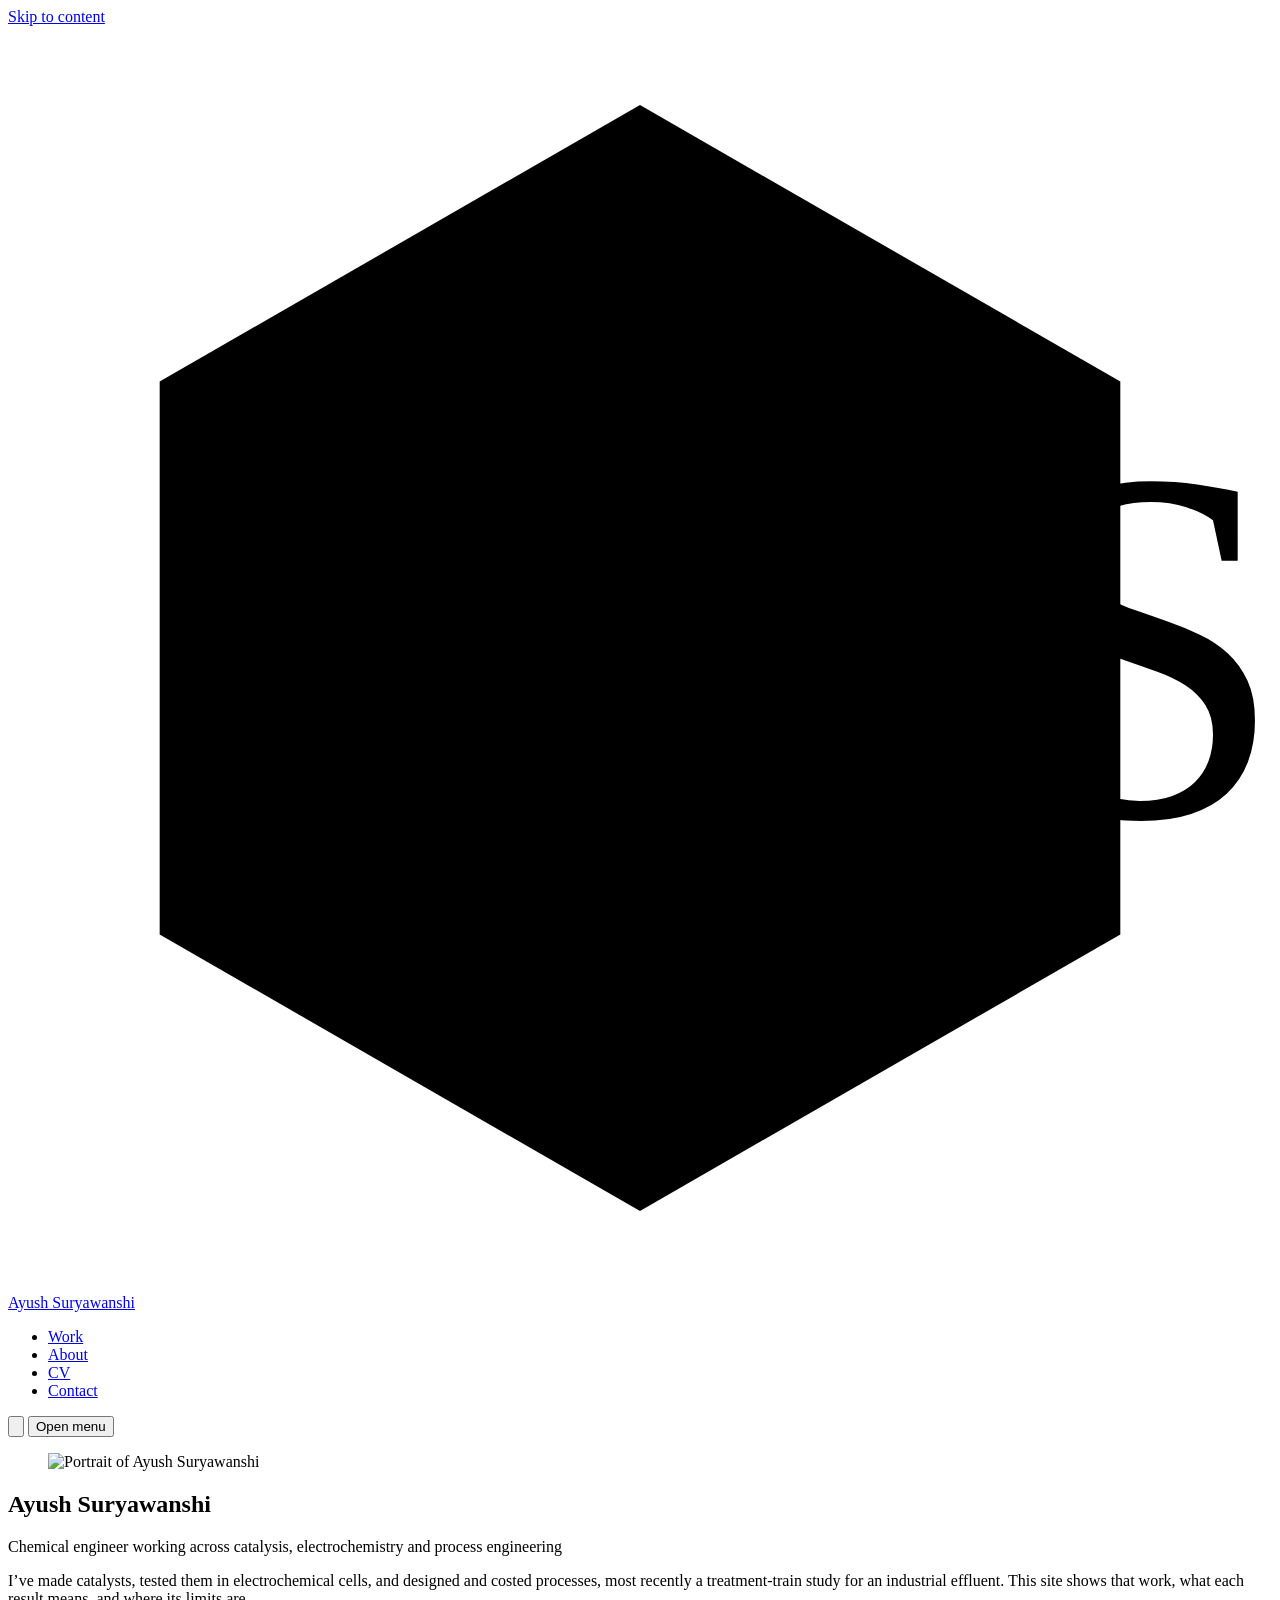
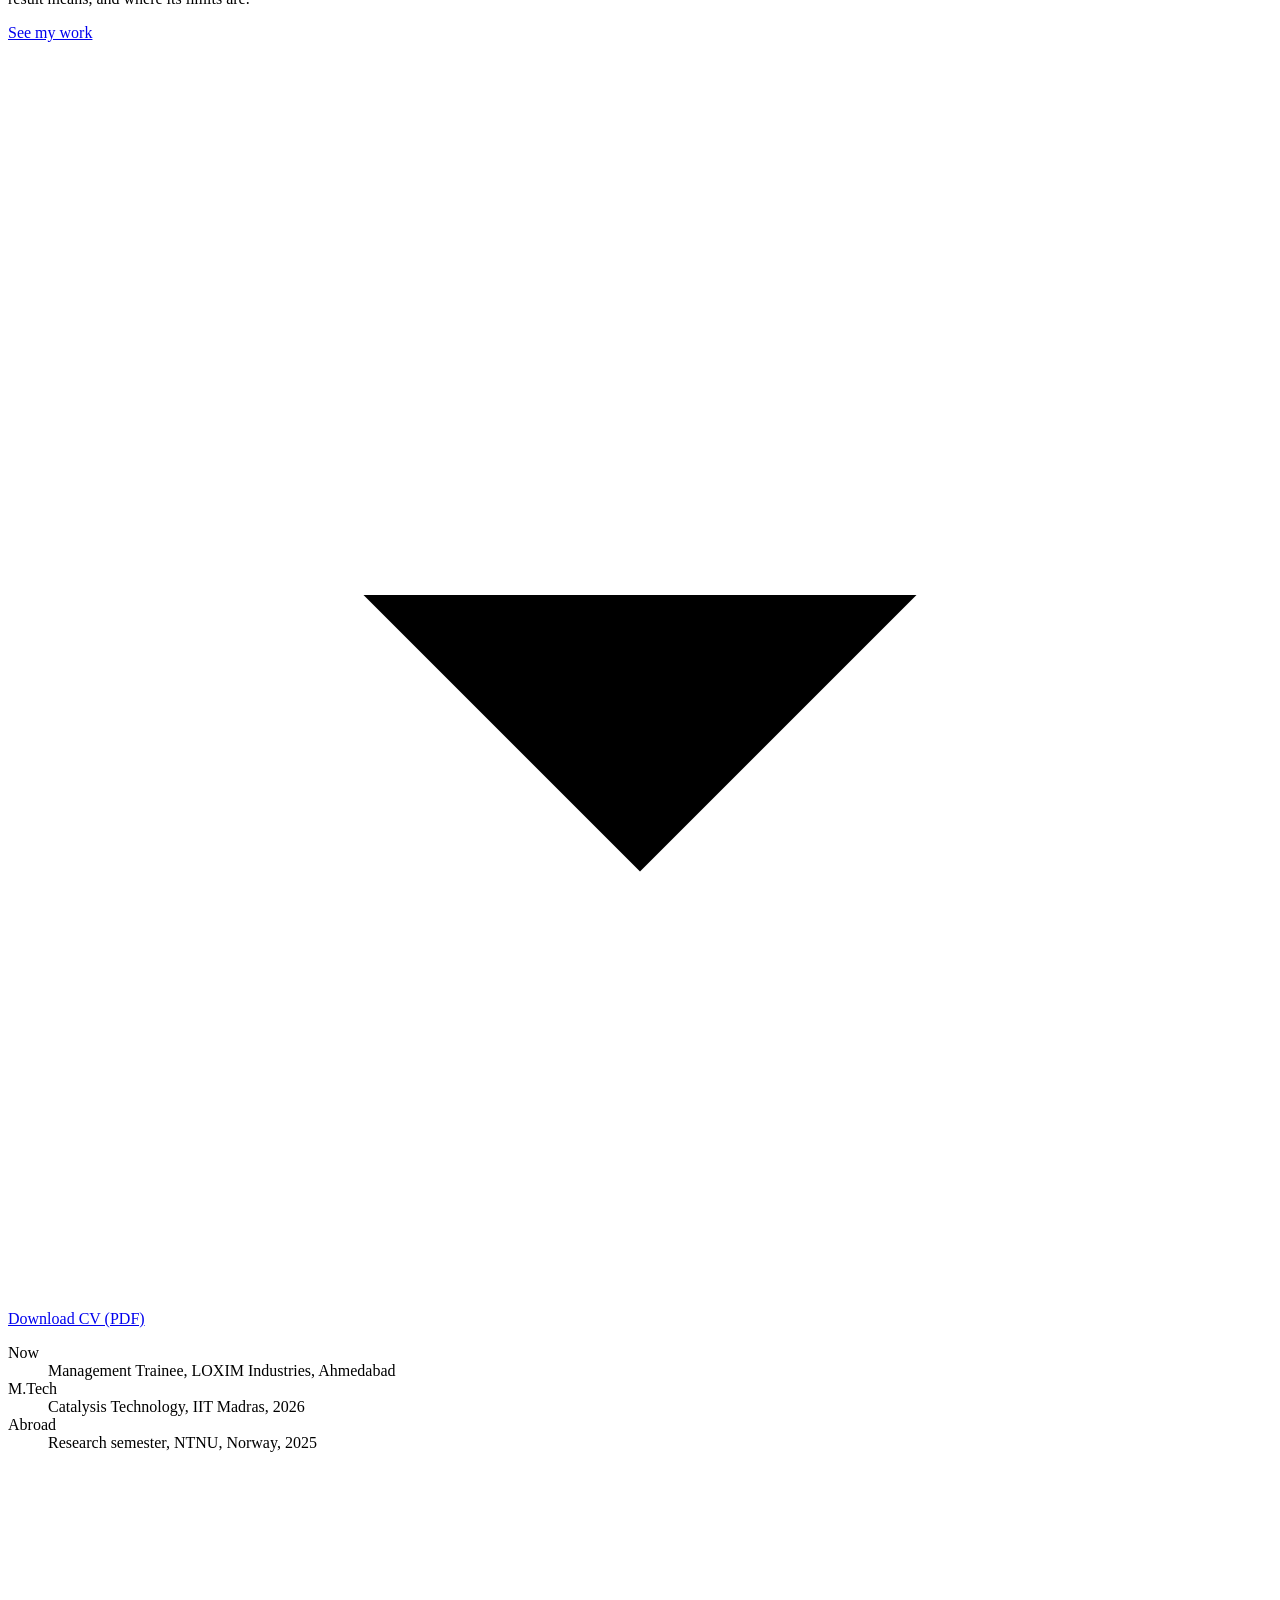
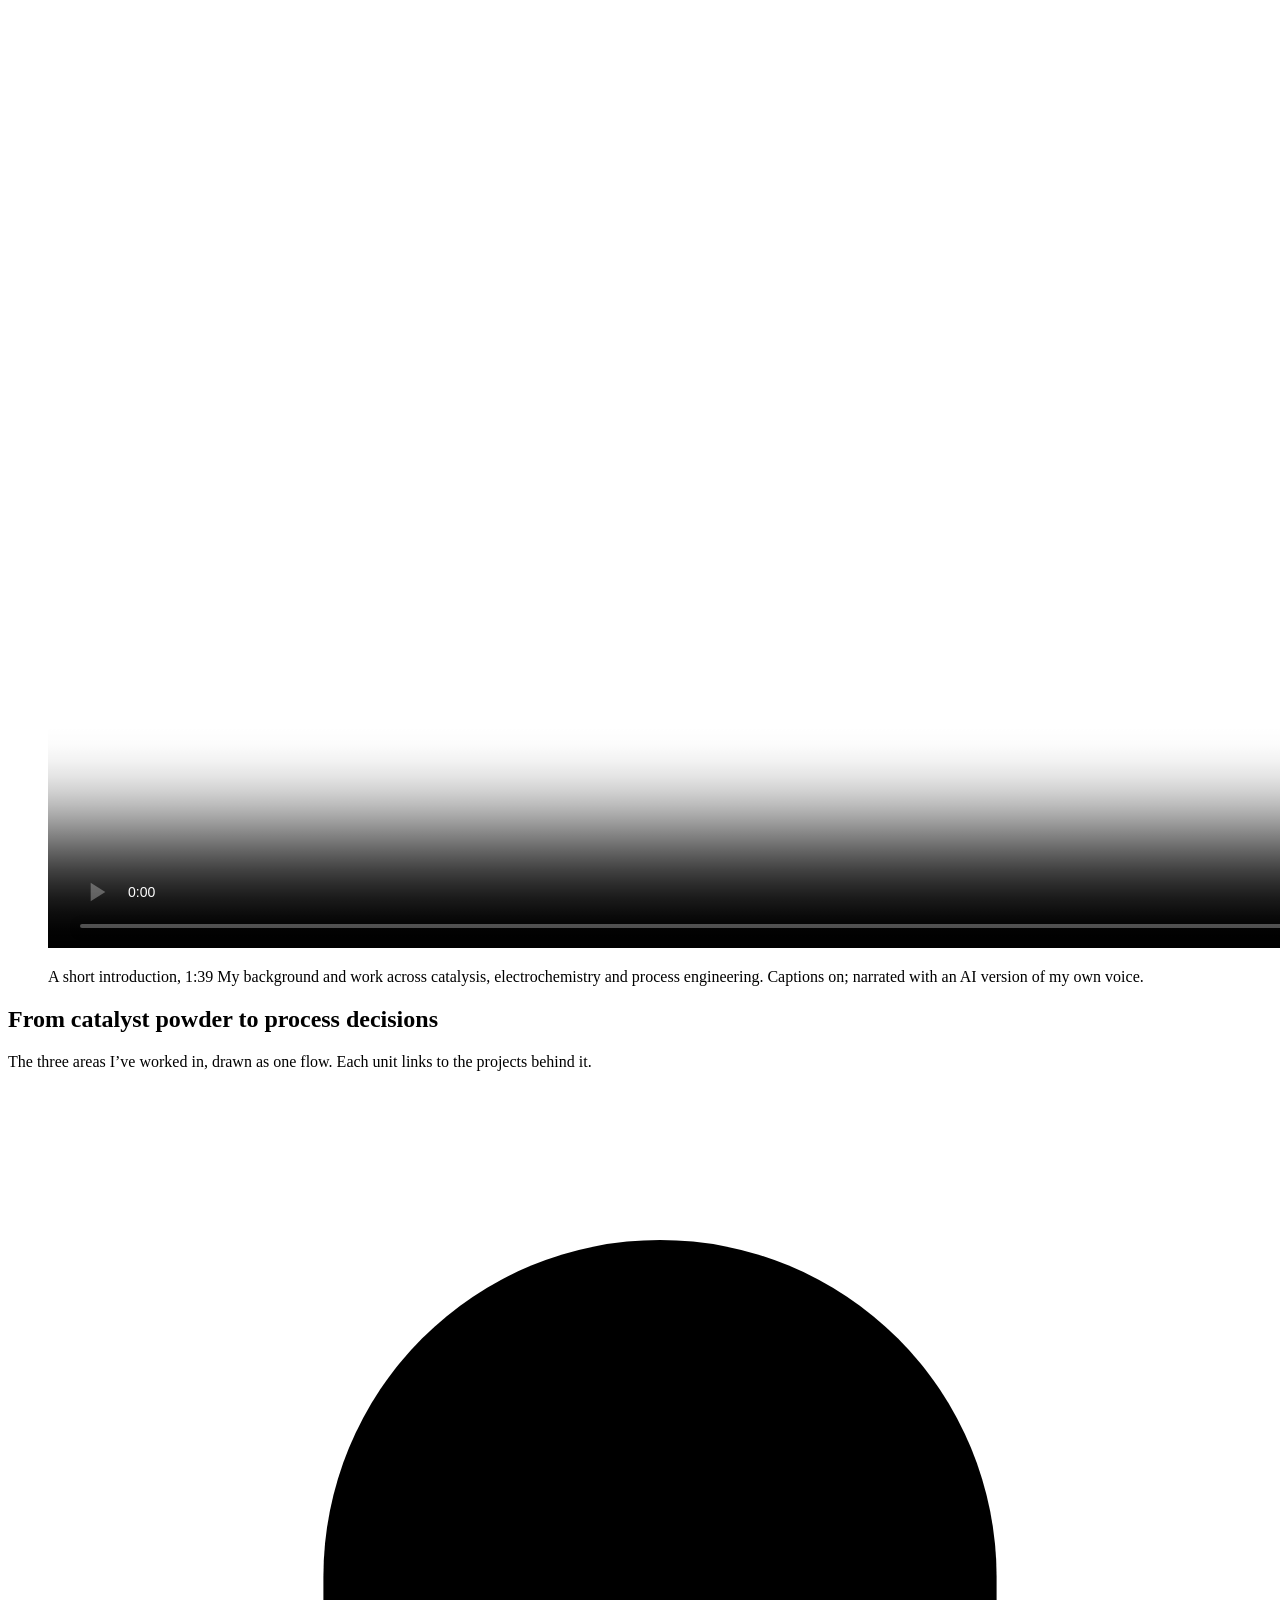
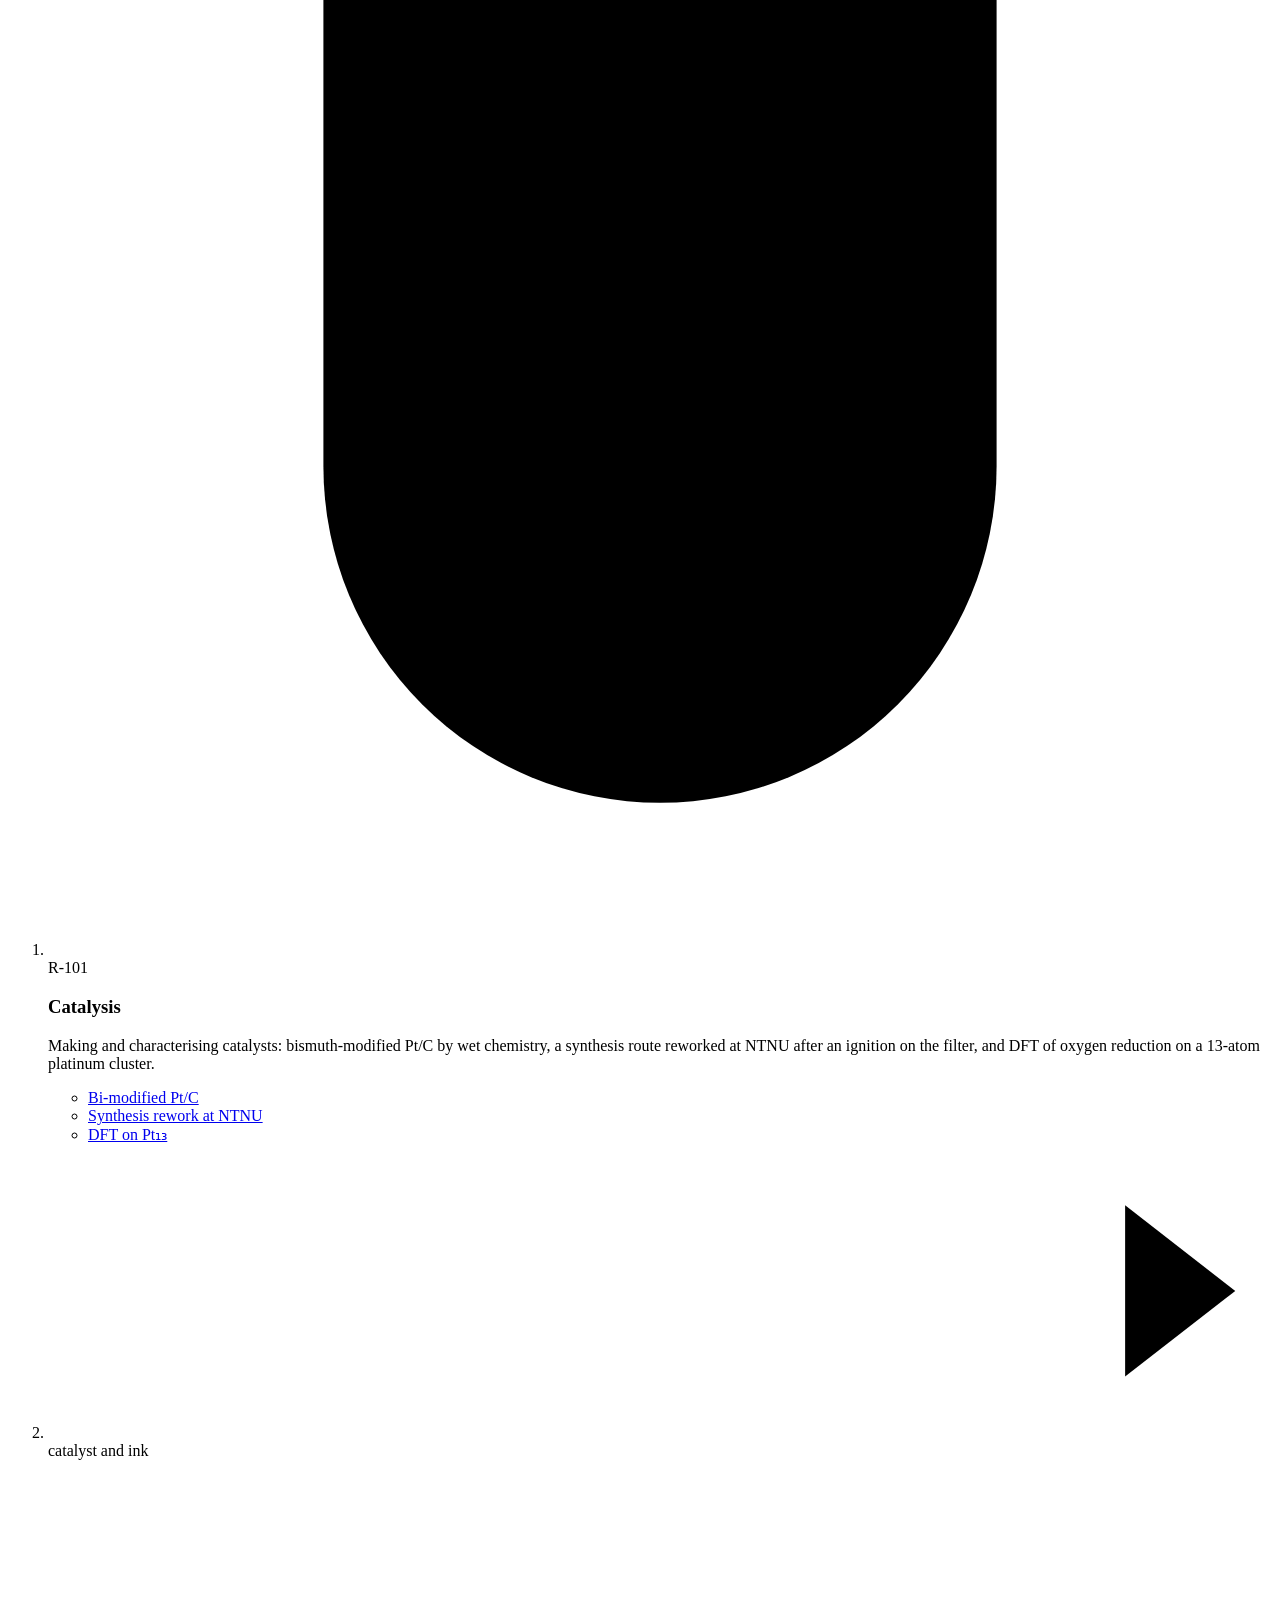
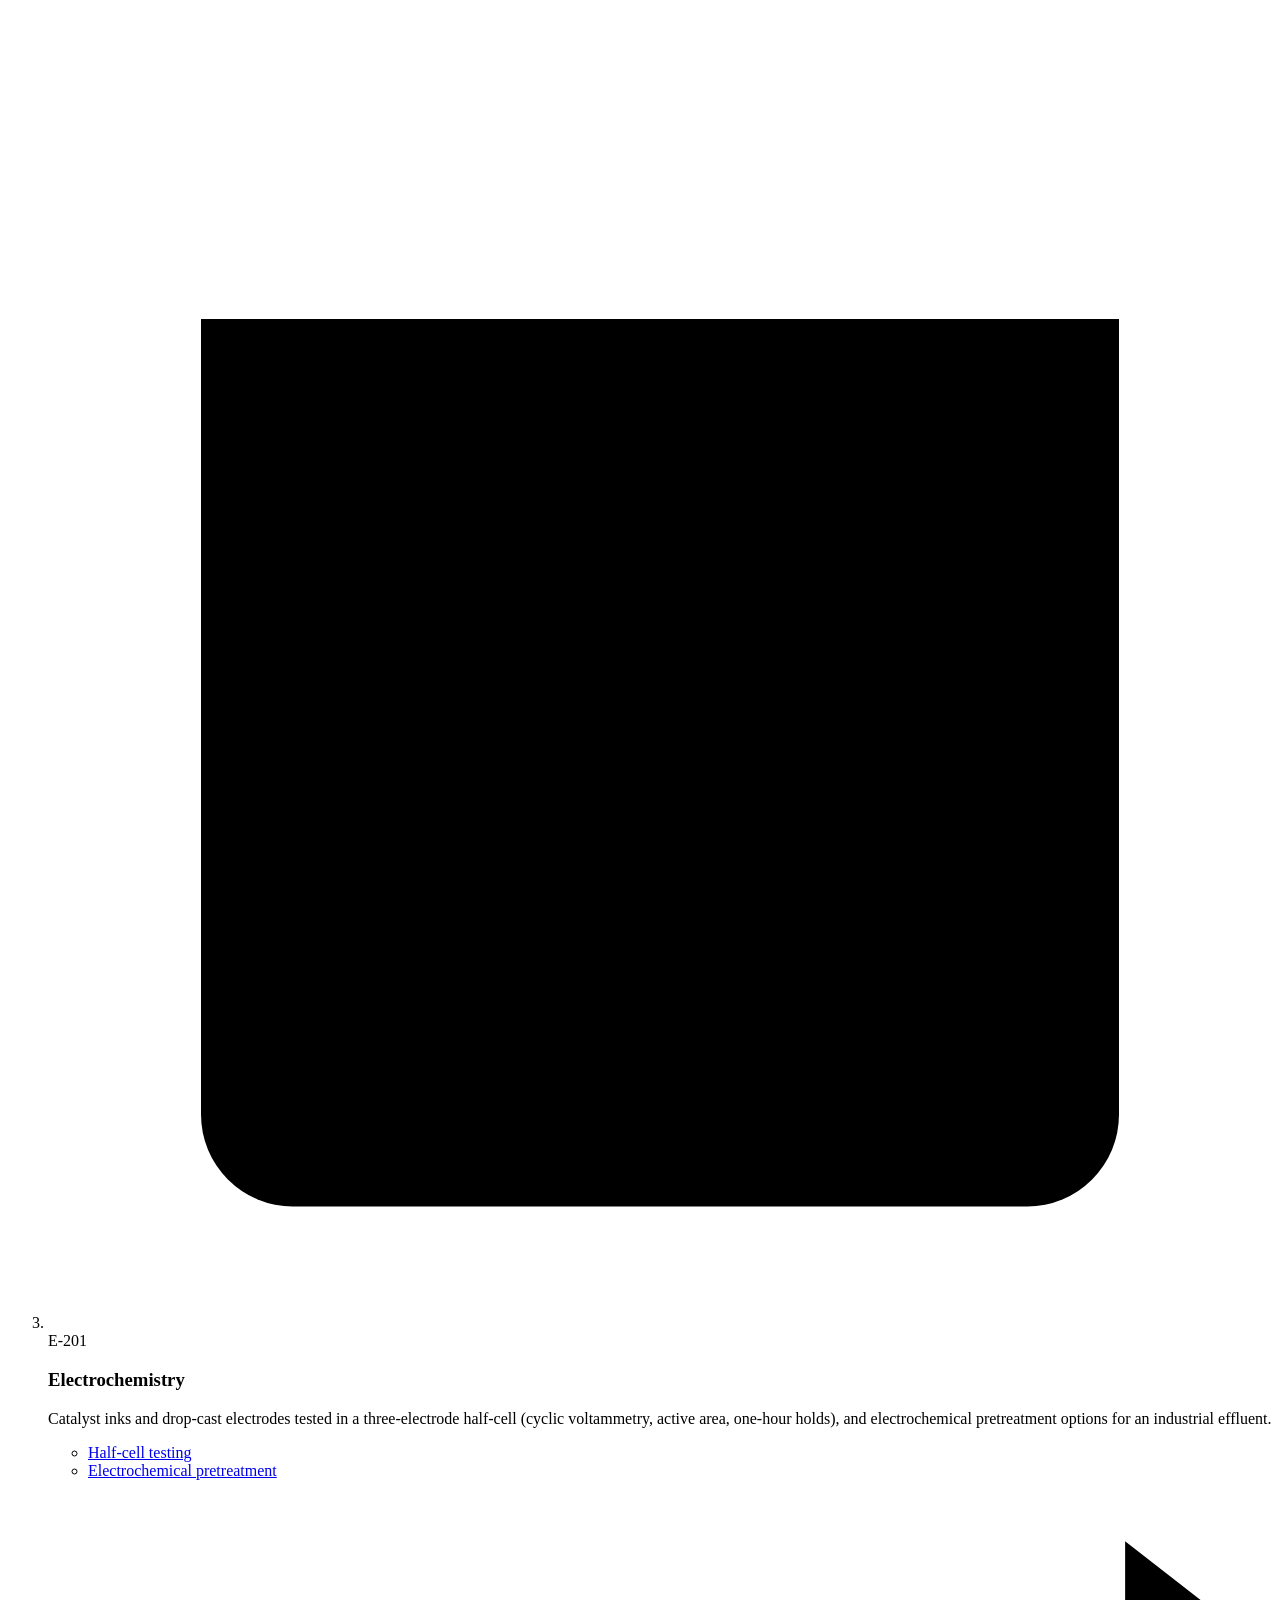
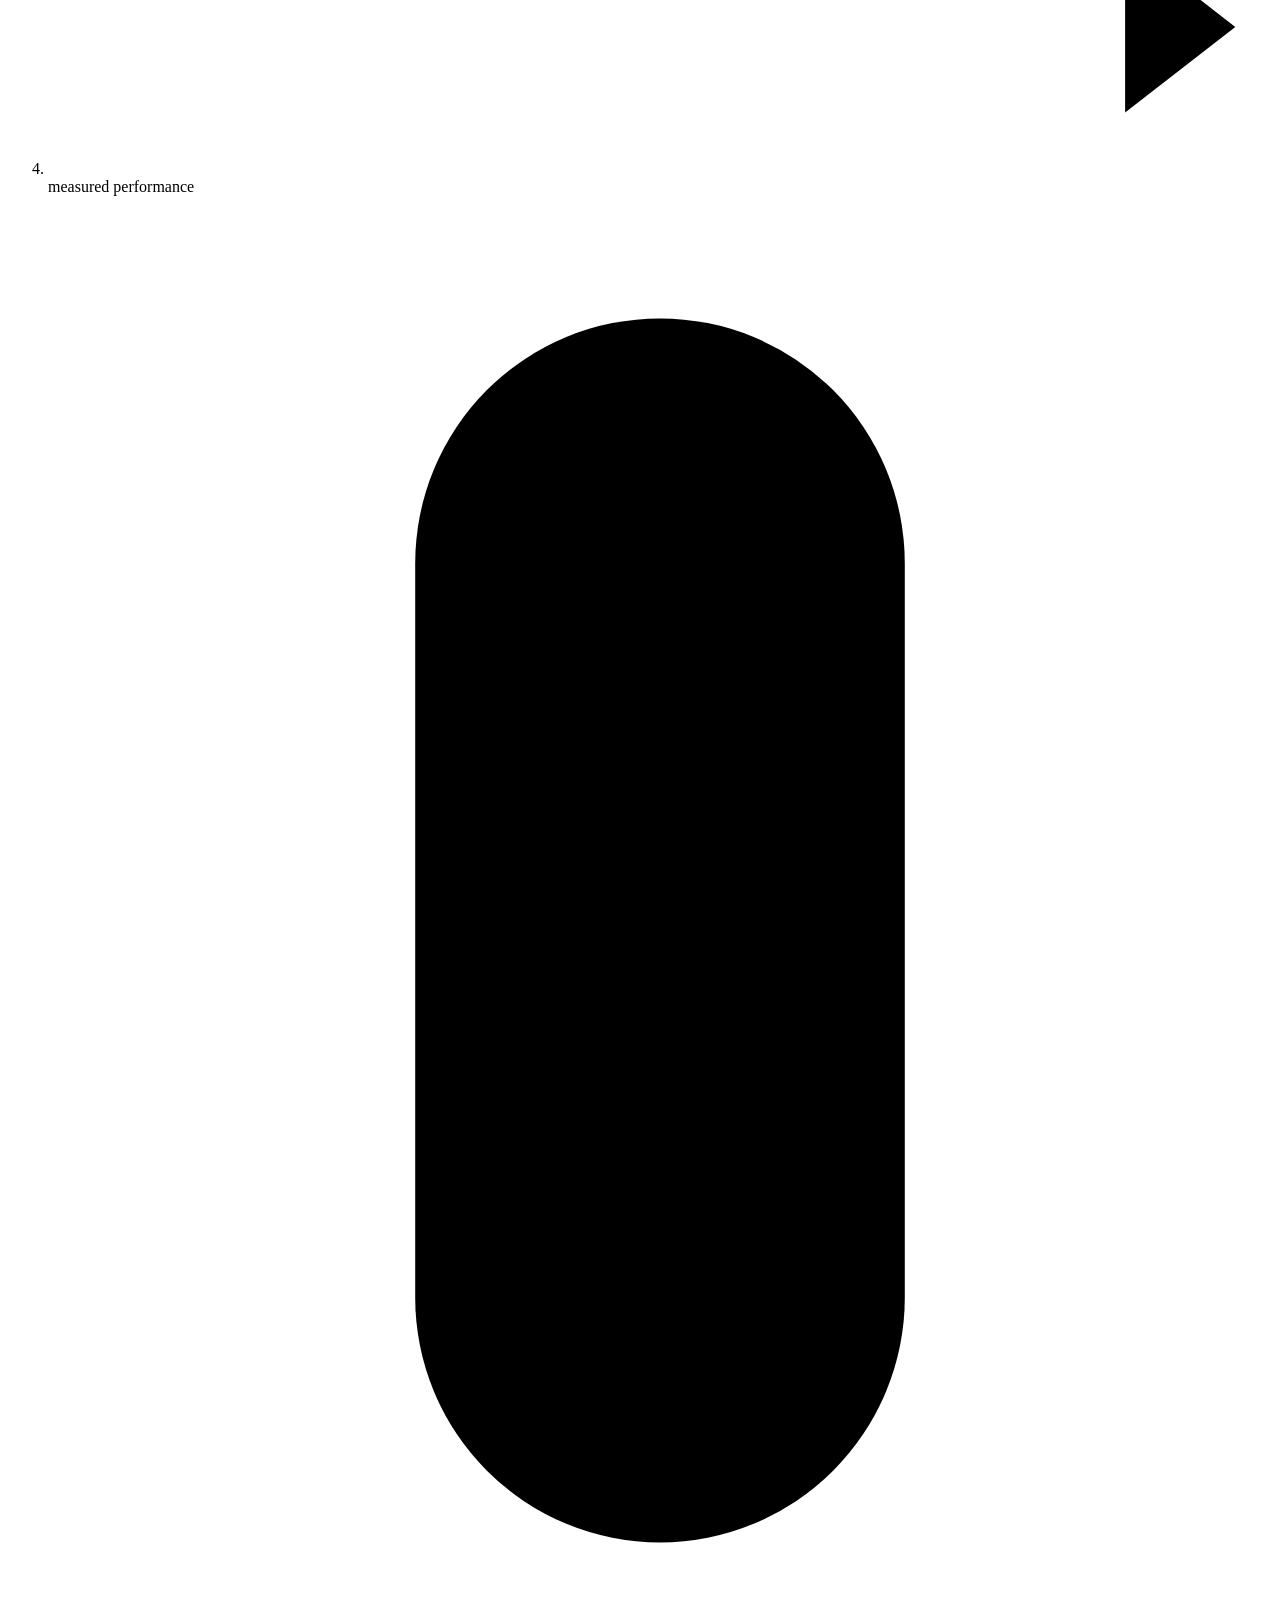
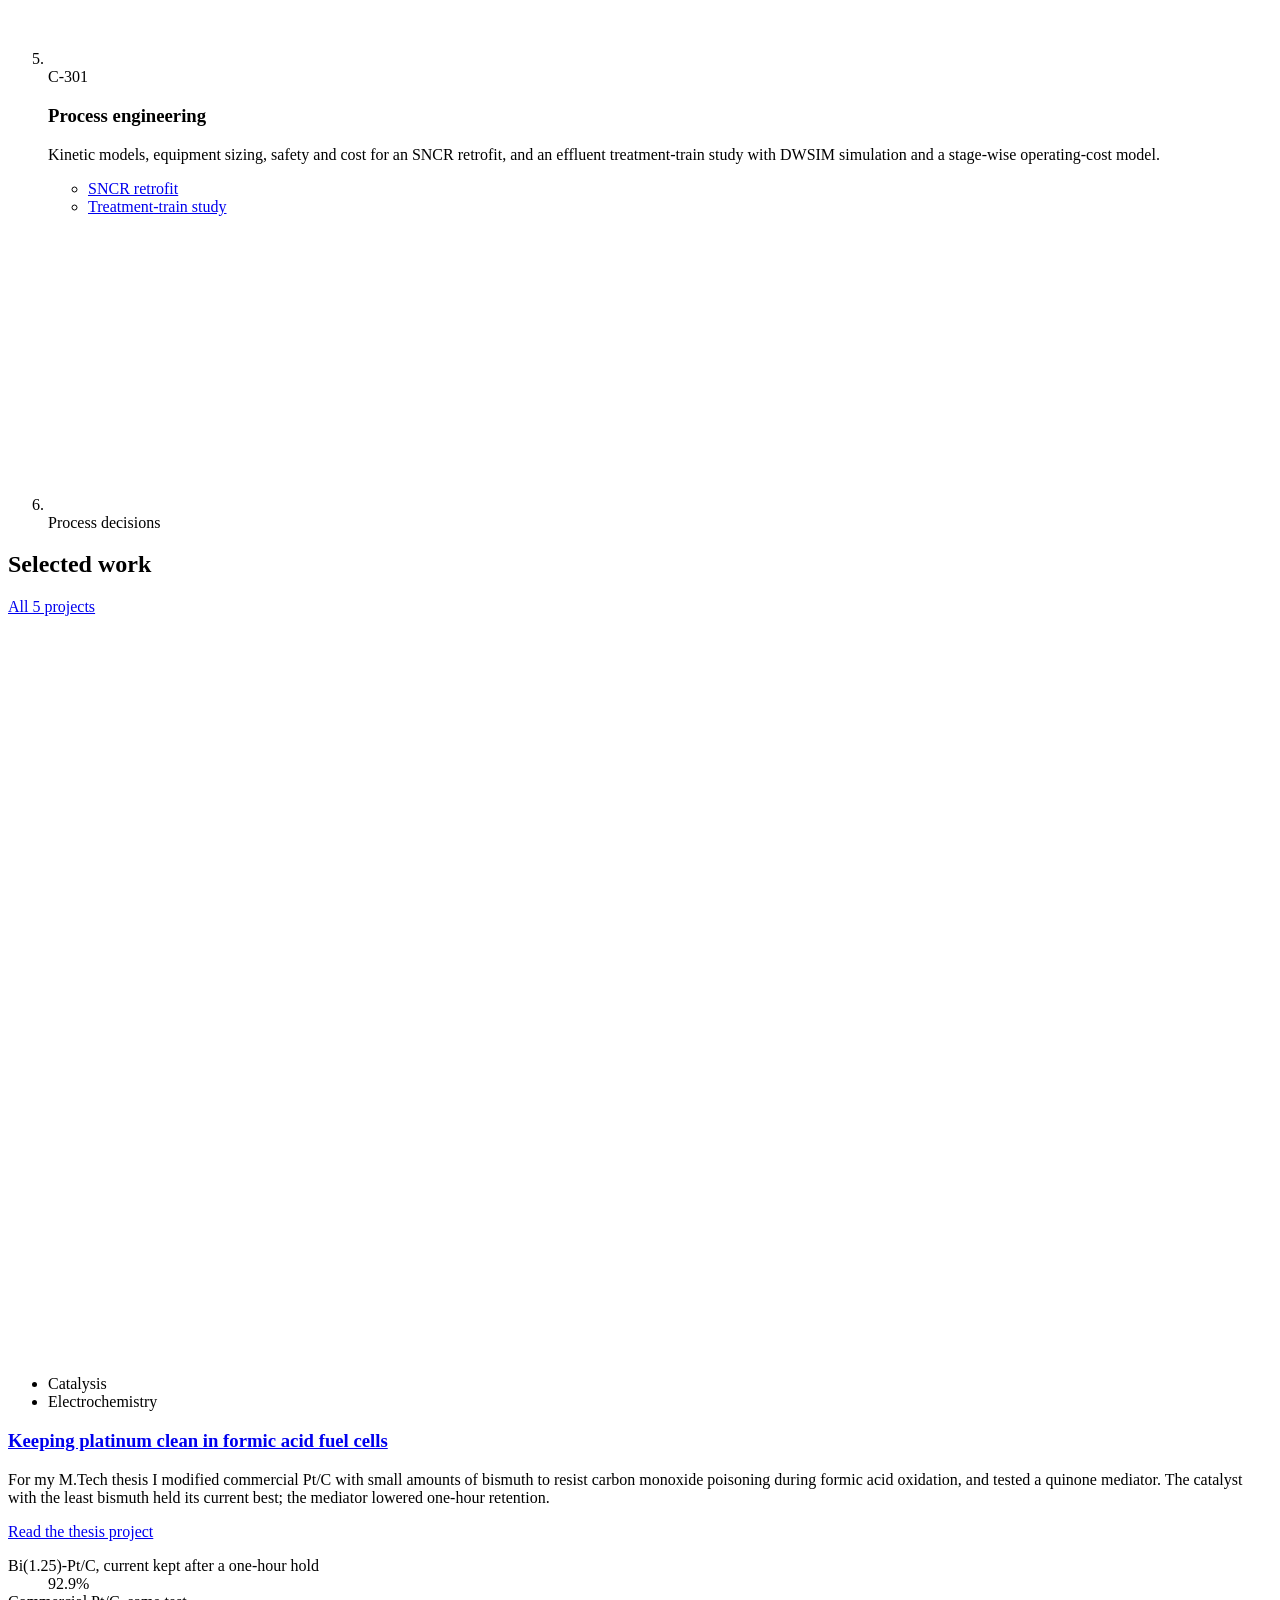
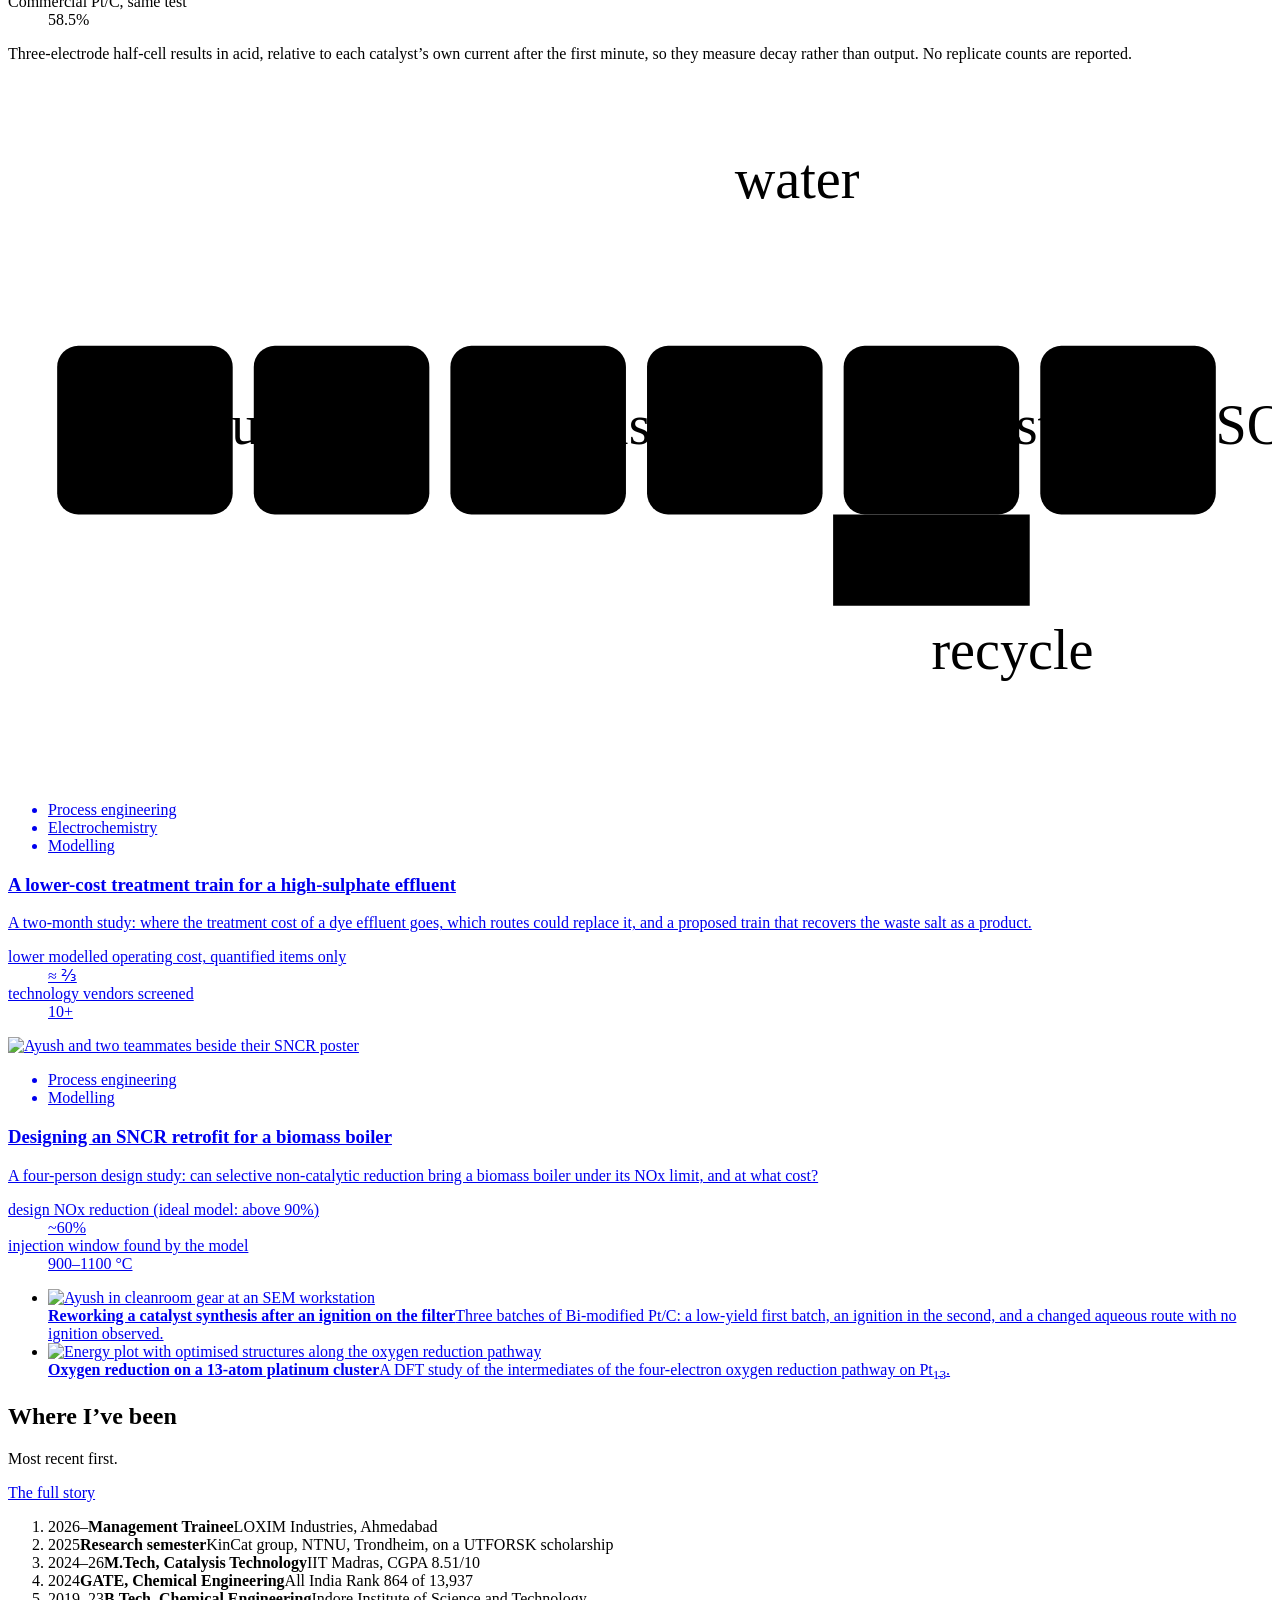
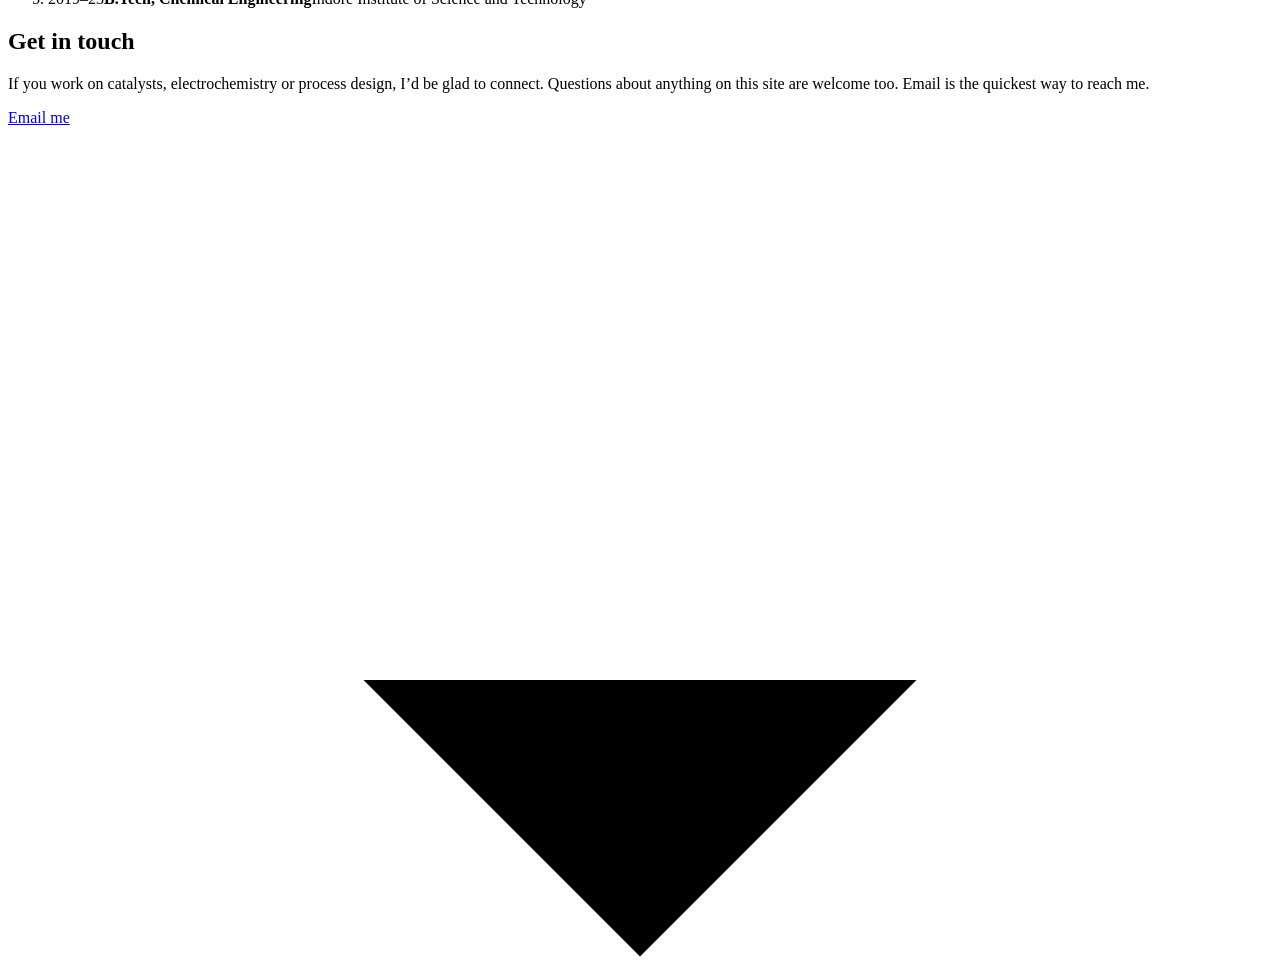
==== index.html @ 1eebc433 "Previous colours and IBM Plex type; SNCR page without partner figures; fix stretched hero Theme - Ba" ====
<!DOCTYPE html>
<html lang="en">
<head>
<meta charset="utf-8">
<meta name="viewport" content="width=device-width, initial-scale=1">
<script>(function(){var d=document.documentElement,t=null;try{t=localStorage.getItem('theme')}catch(e){}if(t==='light'||t==='dark')d.setAttribute('data-theme',t);d.classList.add('js');if(window.matchMedia&&!matchMedia('(prefers-reduced-motion: reduce)').matches)d.classList.add('motion');})();</script>
<title>Ayush Suryawanshi – Chemical Engineer | Catalysis, Electrochemistry, Process Engineering</title>
<meta name="description" content="Ayush Suryawanshi is a chemical engineer (M.Tech Catalysis Technology, IIT Madras) working across catalyst synthesis, electrochemical testing, modelling and process engineering, now at LOXIM Industries.">
<meta name="author" content="Ayush Suryawanshi">
<meta name="robots" content="noindex, nofollow"><!-- STAGING COPY: kept out of search. The live build uses index, follow. -->
<link rel="canonical" href="https://suryawanshi-ayush.github.io/">
<meta name="color-scheme" content="light dark">
<meta name="theme-color" content="#F7F6F2" media="(prefers-color-scheme: light)">
<meta name="theme-color" content="#111419" media="(prefers-color-scheme: dark)">
<link rel="icon" href="data:image/svg+xml,%3Csvg%20xmlns%3D%22http%3A%2F%2Fwww.w3.org%2F2000%2Fsvg%22%20viewBox%3D%220%200%2064%2064%22%3E%3Cpath%20d%3D%22M32%203%2057%2017.5v29L32%2061%207%2046.5v-29z%22%20fill%3D%22%2315191F%22%2F%3E%3Ctext%20x%3D%2232%22%20y%3D%2240%22%20font-family%3D%22Georgia%2Cserif%22%20font-size%3D%2222%22%20fill%3D%22%23F7F6F2%22%20text-anchor%3D%22middle%22%3EAS%3C%2Ftext%3E%3C%2Fsvg%3E">
<meta property="og:type" content="profile">
<meta property="og:site_name" content="Ayush Suryawanshi">
<meta property="og:title" content="Ayush Suryawanshi – Chemical Engineer | Catalysis, Electrochemistry, Process Engineering">
<meta property="og:description" content="Ayush Suryawanshi is a chemical engineer (M.Tech Catalysis Technology, IIT Madras) working across catalyst synthesis, electrochemical testing, modelling and process engineering, now at LOXIM Industries.">
<meta property="og:url" content="https://suryawanshi-ayush.github.io/">
<meta property="og:image" content="https://suryawanshi-ayush.github.io/images/portrait-of-ayush-suryawanshi.jpg">
<meta property="og:locale" content="en_IN">
<meta name="twitter:card" content="summary_large_image">
<meta name="twitter:title" content="Ayush Suryawanshi – Chemical Engineer | Catalysis, Electrochemistry, Process Engineering">
<meta name="twitter:description" content="Ayush Suryawanshi is a chemical engineer (M.Tech Catalysis Technology, IIT Madras) working across catalyst synthesis, electrochemical testing, modelling and process engineering, now at LOXIM Industries.">
<meta name="twitter:image" content="https://suryawanshi-ayush.github.io/images/portrait-of-ayush-suryawanshi.jpg">
<link rel="preload" href="/portfolio-staging/fonts/ibm-plex-sans-latin-400.woff2" as="font" type="font/woff2" crossorigin>
<link rel="preload" href="/portfolio-staging/fonts/ibm-plex-serif-latin-400.woff2" as="font" type="font/woff2" crossorigin>
<link rel="stylesheet" href="/portfolio-staging/assets/site.45726d25.css">
<script src="/portfolio-staging/assets/site.2f133d79.js" defer></script>
<script>(function(){var h=location.hash;if(h.indexOf('#/')!==0)return;var p=h.slice(2),m={'':'','projects':'projects/','journey':'about/','cv':'cv/'};var t=p.indexOf('project/')===0?'projects/'+p.slice(8)+'/':m[p];if(t!==undefined)location.replace('/portfolio-staging/'+t);})();</script><script type="application/ld+json">{"@context":"https://schema.org","@graph":[{"@type":"Person","@id":"https://suryawanshi-ayush.github.io/#person","name":"Ayush Suryawanshi","givenName":"Ayush","familyName":"Suryawanshi","url":"https://suryawanshi-ayush.github.io/","image":"https://suryawanshi-ayush.github.io/images/portrait-of-ayush-suryawanshi.jpg","email":"mailto:ayush.suryawanshi0803@gmail.com","jobTitle":"Management Trainee","description":"Chemical engineer working across catalysis, electrochemistry and process engineering. M.Tech in Catalysis Technology, IIT Madras (2026), with a research semester at NTNU, Norway (2025).","worksFor":{"@type":"Organization","name":"LOXIM Industries Ltd.","address":{"@type":"PostalAddress","addressLocality":"Ahmedabad","addressCountry":"IN"}},"alumniOf":[{"@type":"CollegeOrUniversity","name":"Indian Institute of Technology Madras","alternateName":"IIT Madras","sameAs":"https://www.iitm.ac.in/"},{"@type":"CollegeOrUniversity","name":"Norwegian University of Science and Technology","alternateName":"NTNU","sameAs":"https://www.ntnu.edu/"},{"@type":"CollegeOrUniversity","name":"Indore Institute of Science and Technology","alternateName":"IIST Indore"}],"hasCredential":[{"@type":"EducationalOccupationalCredential","credentialCategory":"degree","name":"M.Tech, Catalysis Technology, IIT Madras (2026)"},{"@type":"EducationalOccupationalCredential","credentialCategory":"degree","name":"B.Tech, Chemical Engineering, Indore Institute of Science and Technology (2023)"}],"award":["GATE 2024 Chemical Engineering, All India Rank 864 of 13,937","UTFORSK mobility scholarship, NTNU (2025)"],"knowsAbout":["Chemical engineering","Catalysis","Catalyst synthesis","Bi-modified Pt/C catalysts","Electrochemistry","Electrocatalysis","Formic acid oxidation","Cyclic voltammetry","Chronoamperometry","Electrochemical surface area","Catalyst inks and electrodes","SEM-EDX","XRD","DFT (Gaussian 16)","Oxygen reduction reaction","Process design","Process economics","Process safety","SNCR NOx reduction","Reaction kinetics (Cantera)","Process simulation (DWSIM)","Effluent treatment","Electrocoagulation"],"knowsLanguage":["English","Hindi"],"sameAs":["https://www.linkedin.com/in/ayush-suryawanshi","https://github.com/suryawanshi-ayush"]},{"@type":"WebSite","@id":"https://suryawanshi-ayush.github.io/#website","url":"https://suryawanshi-ayush.github.io/","name":"Ayush Suryawanshi","inLanguage":"en","publisher":{"@id":"https://suryawanshi-ayush.github.io/#person"}},{"@type":"ProfilePage","@id":"https://suryawanshi-ayush.github.io/#profile","url":"https://suryawanshi-ayush.github.io/","name":"Ayush Suryawanshi – Chemical Engineer | Catalysis, Electrochemistry, Process Engineering","dateModified":"2026-10-26","isPartOf":{"@id":"https://suryawanshi-ayush.github.io/#website"},"mainEntity":{"@id":"https://suryawanshi-ayush.github.io/#person"}},{"@type":"VideoObject","@id":"https://suryawanshi-ayush.github.io/#intro-video","name":"Ayush Suryawanshi – a short introduction","description":"A short introduction: education, catalyst synthesis, electrochemical testing, process design and effluent-treatment work, in Ayush’s own words.","thumbnailUrl":"https://suryawanshi-ayush.github.io/media/intro-poster.jpg","contentUrl":"https://suryawanshi-ayush.github.io/media/intro-1080p.mp4","uploadDate":"2026-10-26","duration":"PT1M39S","inLanguage":"en","creator":{"@id":"https://suryawanshi-ayush.github.io/#person"}}]}</script>
</head>
<body class="home">
<a class="skip" href="#main">Skip to content</a>
<header class="site-head">
  <div class="wrap head-row">
    <a class="brand" href="/portfolio-staging/"><svg class="mark" viewBox="0 0 40 40" aria-hidden="true"><path d="M20 2.5 35.2 11.25v17.5L20 37.5 4.8 28.75v-17.5z"/><text x="20" y="25">AS</text></svg><span class="brand-name">Ayush Suryawanshi</span></a>
    <nav class="site-nav" id="site-nav" aria-label="Main">
      <ul><li><a href="/portfolio-staging/projects/">Work</a></li><li><a href="/portfolio-staging/about/">About</a></li><li><a href="/portfolio-staging/cv/">CV</a></li><li><a href="#contact">Contact</a></li></ul>
    </nav>
    <button class="theme-btn" type="button" aria-label="Switch colour theme"><svg class="i-moon" viewBox="0 0 24 24" aria-hidden="true"><path d="M20.5 14.2A8.5 8.5 0 1 1 9.8 3.5a6.6 6.6 0 0 0 10.7 10.7z"/></svg><svg class="i-sun" viewBox="0 0 24 24" aria-hidden="true"><circle cx="12" cy="12" r="4.2"/><path d="M12 2.5v2.2M12 19.3v2.2M2.5 12h2.2M19.3 12h2.2M5.3 5.3l1.6 1.6M17.1 17.1l1.6 1.6M5.3 18.7l1.6-1.6M17.1 6.9l1.6-1.6"/></svg></button>
    <button class="menu-btn" type="button" aria-expanded="false" aria-controls="site-nav"><span class="sr-only">Open menu</span><span class="burger" aria-hidden="true"></span></button>
  </div>
</header>
<main id="main">

<section class="hero sheet" aria-labelledby="hero-name">
  <div class="wrap hero-grid">
    <div class="hero-id">
      <figure class="hero-photo"><img src="/portfolio-staging/images/w/portrait-of-ayush-suryawanshi-640.webp" srcset="/portfolio-staging/images/w/portrait-of-ayush-suryawanshi-640.webp 640w, /portfolio-staging/images/w/portrait-of-ayush-suryawanshi-800.webp 800w" sizes="(min-width: 768px) 112px, 84px" width="800" height="1000" alt="Portrait of Ayush Suryawanshi" fetchpriority="high" decoding="async" style="object-position:50% 22%"></figure>
      <div>
        <h1 class="hero-name" id="hero-name">Ayush Suryawanshi</h1>
        <p class="hero-role">Chemical engineer working across catalysis, electrochemistry and process engineering</p>
      </div>
    </div>
    <div class="hero-text">
      <p class="hero-lede">I’ve made catalysts, tested them in electrochemical cells, and designed and costed processes, most recently a treatment-train study for an industrial effluent. This site shows that work, what each result means, and where its limits are.</p>
      <div class="cta">
        <a class="btn btn-solid" href="/portfolio-staging/projects/">See my work</a>
        <a class="btn btn-line" href="/portfolio-staging/Ayush_CV_revised.pdf" download="Ayush_CV.pdf"><svg class="ic" viewBox="0 0 16 16" aria-hidden="true"><path d="M8 2.5v8M4.5 7 8 10.5 11.5 7M3 13.5h10"/></svg>Download CV (PDF)</a>
      </div>
      <dl class="facts">
        <div><dt>Now</dt><dd>Management Trainee, LOXIM Industries, Ahmedabad</dd></div>
        <div><dt>M.Tech</dt><dd>Catalysis Technology, IIT Madras, 2026</dd></div>
        <div><dt>Abroad</dt><dd>Research semester, NTNU, Norway, 2025</dd></div>
      </dl>
    </div>
    <figure class="intro-video" aria-labelledby="iv-title">
      <div class="iv-frame" data-state="idle">
        <video class="iv-video" muted playsinline preload="metadata" controls width="1920" height="1080"
          poster="/portfolio-staging/media/intro-poster.webp" aria-describedby="iv-desc">
          <source src="/portfolio-staging/media/intro-720p.mp4" type="video/mp4" media="(max-width: 767px)">
          <source src="/portfolio-staging/media/intro-1080p.mp4" type="video/mp4">
          <track kind="captions" src="/portfolio-staging/media/intro.en.vtt" srclang="en" label="English" default>
        </video>
        <p class="iv-caption" aria-hidden="true"></p>
        <button class="iv-sound" type="button" hidden><span class="iv-sound-ic"><svg viewBox="0 0 24 24" aria-hidden="true"><path d="M4 9.5h3.5L12 5.5v13l-4.5-4H4z"/><path class="i-on" d="M15.5 9a4 4 0 0 1 0 6M18 6.5a7.5 7.5 0 0 1 0 11"/><path class="i-off" d="m15.5 9.5 5 5m0-5-5 5"/></svg></span><span>Watch with sound</span></button>
        <button class="iv-big" type="button" aria-label="Play the introduction" hidden><svg viewBox="0 0 24 24" aria-hidden="true"><path class="i-play" d="M8 5.5v13l10.5-6.5z"/><path class="i-pause" d="M7 5h3.6v14H7zM13.4 5H17v14h-3.6z"/></svg></button>
        <div class="iv-bar" hidden>
          <button class="iv-btn iv-toggle" type="button" aria-label="Pause"><svg viewBox="0 0 24 24" aria-hidden="true"><path class="i-play" d="M8 5.5v13l10.5-6.5z"/><path class="i-pause" d="M7 5h3.6v14H7zM13.4 5H17v14h-3.6z"/></svg></button>
          <input class="iv-seek" type="range" min="0" max="1000" value="0" step="1" aria-label="Seek">
          <span class="iv-time" aria-hidden="true">0:00 / 1:39</span>
          <button class="iv-btn iv-cc" type="button" aria-label="Hide captions" aria-pressed="true"><svg viewBox="0 0 24 24" aria-hidden="true"><rect x="3" y="5.5" width="18" height="13" rx="2.5"/><path d="M10.5 10.3a2.3 2.3 0 1 0 0 3.4M17 10.3a2.3 2.3 0 1 0 0 3.4"/></svg></button>
          <button class="iv-btn iv-mute" type="button" aria-label="Turn sound on"><svg viewBox="0 0 24 24" aria-hidden="true"><path d="M4 9.5h3.5L12 5.5v13l-4.5-4H4z"/><path class="i-on" d="M15.5 9a4 4 0 0 1 0 6M18 6.5a7.5 7.5 0 0 1 0 11"/><path class="i-off" d="m15.5 9.5 5 5m0-5-5 5"/></svg></button>
          <button class="iv-btn iv-fs" type="button" aria-label="Full screen"><svg viewBox="0 0 24 24" aria-hidden="true"><path d="M4 9V4h5M20 9V4h-5M4 15v5h5M20 15v5h-5"/></svg></button>
        </div>
      </div>
      <figcaption class="iv-meta">
        <span id="iv-title">A short introduction, 1:39</span>
        <span id="iv-desc">My background and work across catalysis, electrochemistry and process engineering. Captions on; narrated with an AI version of my own voice.</span>
      </figcaption>
    </figure>
  </div>
</section>

<section class="pfd sheet" aria-labelledby="pfd-h">
  <div class="wrap">
    <div class="section-head">
      <h2 id="pfd-h">From catalyst powder to process decisions</h2>
      <p class="lede">The three areas I’ve worked in, drawn as one flow. Each unit links to the projects behind it.</p>
    </div>
    <ol class="flowline">
      <li class="unit catalysis">
        <div class="unit-sym"><svg class="sym" viewBox="0 0 80 96" aria-hidden="true"><path d="M40 2v8"/><rect x="18" y="10" width="44" height="76" rx="22"/><path d="M18 36h44M18 62h44"/><path class="fill" d="M22 40l8 8m-8 4 12 12M30 40l16 16m-4-16 16 16M42 40l16 16m-8 2 4 4M26 56l2 2" /><path d="M40 86v8"/></svg><span class="unit-tag">R-101</span></div>
        <h3>Catalysis</h3>
        <p>Making and characterising catalysts: bismuth-modified Pt/C by wet chemistry, a synthesis route reworked at NTNU after an ignition on the filter, and DFT of oxygen reduction on a 13-atom platinum cluster.</p>
        <ul class="unit-links"><li><a href="/portfolio-staging/projects/thesis-bi-pt-formic-acid/">Bi-modified Pt/C</a></li><li><a href="/portfolio-staging/projects/ntnu-synthesis-scale-up/">Synthesis rework at NTNU</a></li><li><a href="/portfolio-staging/projects/dft-orr-pt13/">DFT on Pt₁₃</a></li></ul>
      </li><li class="stream" aria-hidden="true"><svg viewBox="0 0 100 24" preserveAspectRatio="none"><path class="flow" d="M0 12H96"/><path d="M88 5l9 7-9 7"/></svg><span>catalyst and ink</span></li>
      <li class="unit electrochemistry">
        <div class="unit-sym"><svg class="sym" viewBox="0 0 80 96" aria-hidden="true"><path d="M10 30v52a6 6 0 0 0 6 6h48a6 6 0 0 0 6-6V30"/><path d="M14 50c6-3 10 3 16 0s10 3 16 0 10 3 16 0 6 2 8 0"/><path d="M28 14v58M52 14v58"/><rect x="24" y="44" width="8" height="30" rx="1"/><rect x="48" y="44" width="8" height="30" rx="1"/><path d="M24 8h8M28 4v8M48 8h8"/></svg><span class="unit-tag">E-201</span></div>
        <h3>Electrochemistry</h3>
        <p>Catalyst inks and drop-cast electrodes tested in a three-electrode half-cell (cyclic voltammetry, active area, one-hour holds), and electrochemical pretreatment options for an industrial effluent.</p>
        <ul class="unit-links"><li><a href="/portfolio-staging/projects/thesis-bi-pt-formic-acid/">Half-cell testing</a></li><li><a href="/portfolio-staging/projects/loxim-effluent-treatment-study/">Electrochemical pretreatment</a></li></ul>
      </li><li class="stream" aria-hidden="true"><svg viewBox="0 0 100 24" preserveAspectRatio="none"><path class="flow" d="M0 12H96"/><path d="M88 5l9 7-9 7"/></svg><span>measured performance</span></li>
      <li class="unit process">
        <div class="unit-sym"><svg class="sym" viewBox="0 0 80 96" aria-hidden="true"><path d="M40 2v6"/><rect x="24" y="8" width="32" height="80" rx="16"/><path d="M24 30h22M34 42h22M24 54h22M34 66h22"/><path d="M8 48h16M56 22h16M40 88v6"/></svg><span class="unit-tag">C-301</span></div>
        <h3>Process engineering</h3>
        <p>Kinetic models, equipment sizing, safety and cost for an SNCR retrofit, and an effluent treatment-train study with DWSIM simulation and a stage-wise operating-cost model.</p>
        <ul class="unit-links"><li><a href="/portfolio-staging/projects/sncr-biomass-boiler/">SNCR retrofit</a></li><li><a href="/portfolio-staging/projects/loxim-effluent-treatment-study/">Treatment-train study</a></li></ul>
      </li><li class="stream out" aria-hidden="true"><svg viewBox="0 0 100 24" preserveAspectRatio="none"><path class="flow" d="M0 12H70"/></svg><span class="offpage">Process decisions</span></li>
    </ol>
  </div>
</section>

<section class="section" aria-labelledby="work-h">
  <div class="wrap">
    <div class="section-head split">
      <h2 id="work-h">Selected work</h2>
      <a class="more-link" href="/portfolio-staging/projects/">All 5 projects</a>
    </div>

    <article class="feature">
      <a class="feature-media" href="/portfolio-staging/projects/thesis-bi-pt-formic-acid/" tabindex="-1" aria-hidden="true"><img src="/portfolio-staging/images/w/half-cell-electrodes-close-up-640.webp" srcset="/portfolio-staging/images/w/half-cell-electrodes-close-up-640.webp 640w, /portfolio-staging/images/w/half-cell-electrodes-close-up-1280.webp 1280w" sizes="(min-width: 1200px) 1180px, 100vw" width="1600" height="739" alt="Close-up of a glass three-electrode cell: a coiled platinum wire, an Ag/AgCl reference electrode and a catalyst-coated glassy carbon working electrode" loading="lazy" decoding="async" style="object-position:60% 50%"></a>
      <div class="feature-body">
        <div class="fb-text">
          <ul class="tags "><li class="tag catalysis">Catalysis</li><li class="tag electrochemistry">Electrochemistry</li></ul>
          <h3><a href="/portfolio-staging/projects/thesis-bi-pt-formic-acid/">Keeping platinum clean in formic acid fuel cells</a></h3>
          <p>For my M.Tech thesis I modified commercial Pt/C with small amounts of bismuth to resist carbon monoxide poisoning during formic acid oxidation, and tested a quinone mediator. The catalyst with the least bismuth held its current best; the mediator lowered one-hour retention.</p>
          <a class="btn btn-line" href="/portfolio-staging/projects/thesis-bi-pt-formic-acid/">Read the thesis project</a>
        </div>
        <div class="fb-data">
          <dl class="readings">
            <div><dt>Bi(1.25)-Pt/C, current kept after a one-hour hold</dt><dd>92.9%</dd></div>
            <div><dt>Commercial Pt/C, same test</dt><dd>58.5%</dd></div>
          </dl>
          <p class="note">Three-electrode half-cell results in acid, relative to each catalyst’s own current after the first minute, so they measure decay rather than output. No replicate counts are reported.</p>
        </div>
      </div>
    </article>

    <div class="pair">
      <article class="tile">
        <a class="tile-link" href="/portfolio-staging/projects/loxim-effluent-treatment-study/">
          <div class="media art-media"><svg class="art" viewBox="0 0 360 200" role="img" aria-label="Block diagram: effluent, electrochemical pretreatment, polishing, reverse osmosis, crystalliser, salt product">
  <g class="art-line"><path d="M18 100h324"/><path d="M332 94l10 6-10 6"/></g>
  <g class="art-u u0" transform="translate(14 76)"><rect width="50" height="48" rx="6"/><text x="25" y="28">Effluent</text></g><g class="art-u u1" transform="translate(70 76)"><rect width="50" height="48" rx="6"/><text x="25" y="28">EC</text></g><g class="art-u u2" transform="translate(126 76)"><rect width="50" height="48" rx="6"/><text x="25" y="28">Polish</text></g><g class="art-u u3" transform="translate(182 76)"><rect width="50" height="48" rx="6"/><text x="25" y="28">RO</text></g><g class="art-u u4" transform="translate(238 76)"><rect width="50" height="48" rx="6"/><text x="25" y="28">Cryst.</text></g><g class="art-u u5" transform="translate(294 76)"><rect width="50" height="48" rx="6"/><text x="25" y="28">Na₂SO₄</text></g>
  <path class="art-rec" d="M291 124v26h-56v-26"/><text class="art-small" x="263" y="168">recycle</text>
  <path class="art-rec" d="M207 76V44"/><text class="art-small" x="207" y="34">water</text>
</svg></div>
          <div class="tile-body">
            <ul class="tags "><li class="tag process">Process engineering</li><li class="tag electrochemistry">Electrochemistry</li><li class="tag modelling">Modelling</li></ul>
            <h3>A lower-cost treatment train for a high-sulphate effluent</h3>
            <p>A two-month study: where the treatment cost of a dye effluent goes, which routes could replace it, and a proposed train that recovers the waste salt as a product.</p>
            <dl class="mini-stats"><div><dt>lower modelled operating cost, quantified items only</dt><dd>≈ ⅔</dd></div><div><dt>technology vendors screened</dt><dd>10+</dd></div></dl>
          </div>
        </a>
      </article>
      <article class="tile">
        <a class="tile-link" href="/portfolio-staging/projects/sncr-biomass-boiler/">
          <div class="media"><img src="/portfolio-staging/images/w/sncr-team-poster-treforedlingsforum-oslo-640.webp" srcset="/portfolio-staging/images/w/sncr-team-poster-treforedlingsforum-oslo-640.webp 640w, /portfolio-staging/images/w/sncr-team-poster-treforedlingsforum-oslo-1280.webp 1280w" sizes="(min-width: 1000px) 540px, 100vw" width="1280" height="960" alt="Ayush and two teammates beside their SNCR poster" loading="lazy" decoding="async" style="object-position:50% 8%"></div>
          <div class="tile-body">
            <ul class="tags "><li class="tag process">Process engineering</li><li class="tag modelling">Modelling</li></ul>
            <h3>Designing an SNCR retrofit for a biomass boiler</h3>
            <p>A four-person design study: can selective non-catalytic reduction bring a biomass boiler under its NOx limit, and at what cost?</p>
            <dl class="mini-stats"><div><dt>design NOx reduction (ideal model: above 90%)</dt><dd>~60%</dd></div><div><dt>injection window found by the model</dt><dd>900–1100 °C</dd></div></dl>
          </div>
        </a>
      </article>
    </div>

    <ul class="also">
      <li><a href="/portfolio-staging/projects/ntnu-synthesis-scale-up/"><div class="media"><img src="/portfolio-staging/images/w/ayush-sem-workstation-ntnu-cleanroom-640.webp" srcset="/portfolio-staging/images/w/ayush-sem-workstation-ntnu-cleanroom-640.webp 640w, /portfolio-staging/images/w/ayush-sem-workstation-ntnu-cleanroom-1280.webp 1280w" sizes="120px" width="1600" height="739" alt="Ayush in cleanroom gear at an SEM workstation" loading="lazy" decoding="async"></div><span><strong>Reworking a catalyst synthesis after an ignition on the filter</strong><span>Three batches of Bi-modified Pt/C: a low-yield first batch, an ignition in the second, and a changed aqueous route with no ignition observed.</span></span></a></li>
      <li><a href="/portfolio-staging/projects/dft-orr-pt13/"><div class="media contain"><img src="/portfolio-staging/images/w/dft-orr-pt13-step-energies-figure-640.webp" srcset="/portfolio-staging/images/w/dft-orr-pt13-step-energies-figure-640.webp 640w, /portfolio-staging/images/w/dft-orr-pt13-step-energies-figure-1280.webp 1280w" sizes="120px" width="1900" height="1163" alt="Energy plot with optimised structures along the oxygen reduction pathway" loading="lazy" decoding="async"></div><span><strong>Oxygen reduction on a 13-atom platinum cluster</strong><span>A DFT study of the intermediates of the four-electron oxygen reduction pathway on Pt<sub>13</sub>.</span></span></a></li>
    </ul>
  </div>
</section>

<section class="section path-sec" aria-labelledby="path-h">
  <div class="wrap">
    <div class="section-head split">
      <div><h2 id="path-h">Where I’ve been</h2><p class="lede">Most recent first.</p></div>
      <a class="more-link" href="/portfolio-staging/about/">The full story</a>
    </div>
    <ol class="path">
      <li><span class="yr">2026–</span><strong>Management Trainee</strong><span>LOXIM Industries, Ahmedabad</span></li>
      <li><span class="yr">2025</span><strong>Research semester</strong><span>KinCat group, NTNU, Trondheim, on a UTFORSK scholarship</span></li>
      <li><span class="yr">2024–26</span><strong>M.Tech, Catalysis Technology</strong><span>IIT Madras, CGPA 8.51/10</span></li>
      <li><span class="yr">2024</span><strong>GATE, Chemical Engineering</strong><span>All India Rank 864 of 13,937</span></li>
      <li><span class="yr">2019–23</span><strong>B.Tech, Chemical Engineering</strong><span>Indore Institute of Science and Technology</span></li>
    </ol>
  </div>
</section>
</main>
<footer class="site-foot" id="contact">
  <div class="wrap">
    <div class="titleblock">
      <div class="tb-main">
        <h2 class="tb-title">Get in touch</h2>
        <p>If you work on catalysts, electrochemistry or process design, I’d be glad to connect. Questions about anything on this site are welcome too. Email is the quickest way to reach me.</p>
        <div class="tb-actions">
          <a class="btn btn-solid" href="mailto:ayush.suryawanshi0803@gmail.com">Email me</a>
          <a class="btn btn-line" href="/portfolio-staging/Ayush_CV_revised.pdf" download="Ayush_CV.pdf"><svg class="ic" viewBox="0 0 16 16" aria-hidden="true"><path d="M8 2.5v8M4.5 7 8 10.5 11.5 7M3 13.5h10"/></svg>Download CV (PDF)</a>
        </div>
      </div>
      <dl class="tb-cells">
        <div><dt>Email</dt><dd><a href="mailto:ayush.suryawanshi0803@gmail.com">ayush.suryawanshi0803@gmail.com</a></dd></div>
        <div><dt>LinkedIn</dt><dd><a href="https://www.linkedin.com/in/ayush-suryawanshi" rel="me noopener" target="_blank">linkedin.com/in/ayush-suryawanshi</a></dd></div>
        <div><dt>Based in</dt><dd>Ahmedabad, India</dd></div>
        <div><dt>Sheet</dt><dd>Home</dd></div>
        <div><dt>Drawn by</dt><dd>Ayush Suryawanshi</dd></div>
        <div><dt>Revised</dt><dd><time datetime="2026-10-26">October 2026</time></dd></div>
      </dl>
    </div>
    <p class="foot-note">© 2026 Ayush Suryawanshi. <a href="/portfolio-staging/">Home</a> <a href="/portfolio-staging/projects/">Work</a> <a href="/portfolio-staging/about/">About</a> <a href="/portfolio-staging/cv/">CV</a></p>
  </div>
</footer>
<dialog class="lightbox" aria-label="Enlarged image">
  <form method="dialog"><button class="lb-close" type="submit" aria-label="Close">Close <kbd>Esc</kbd></button></form>
  <img src="[data-uri]" alt="">
  <p class="lb-cap"></p>
  <a class="lb-full" href="#" target="_blank" rel="noopener">Open full size in a new tab</a>
  <div class="lb-nav"><button type="button" data-step="-1" aria-label="Previous image">‹</button><button type="button" data-step="1" aria-label="Next image">›</button></div>
</dialog>
</body>
</html>
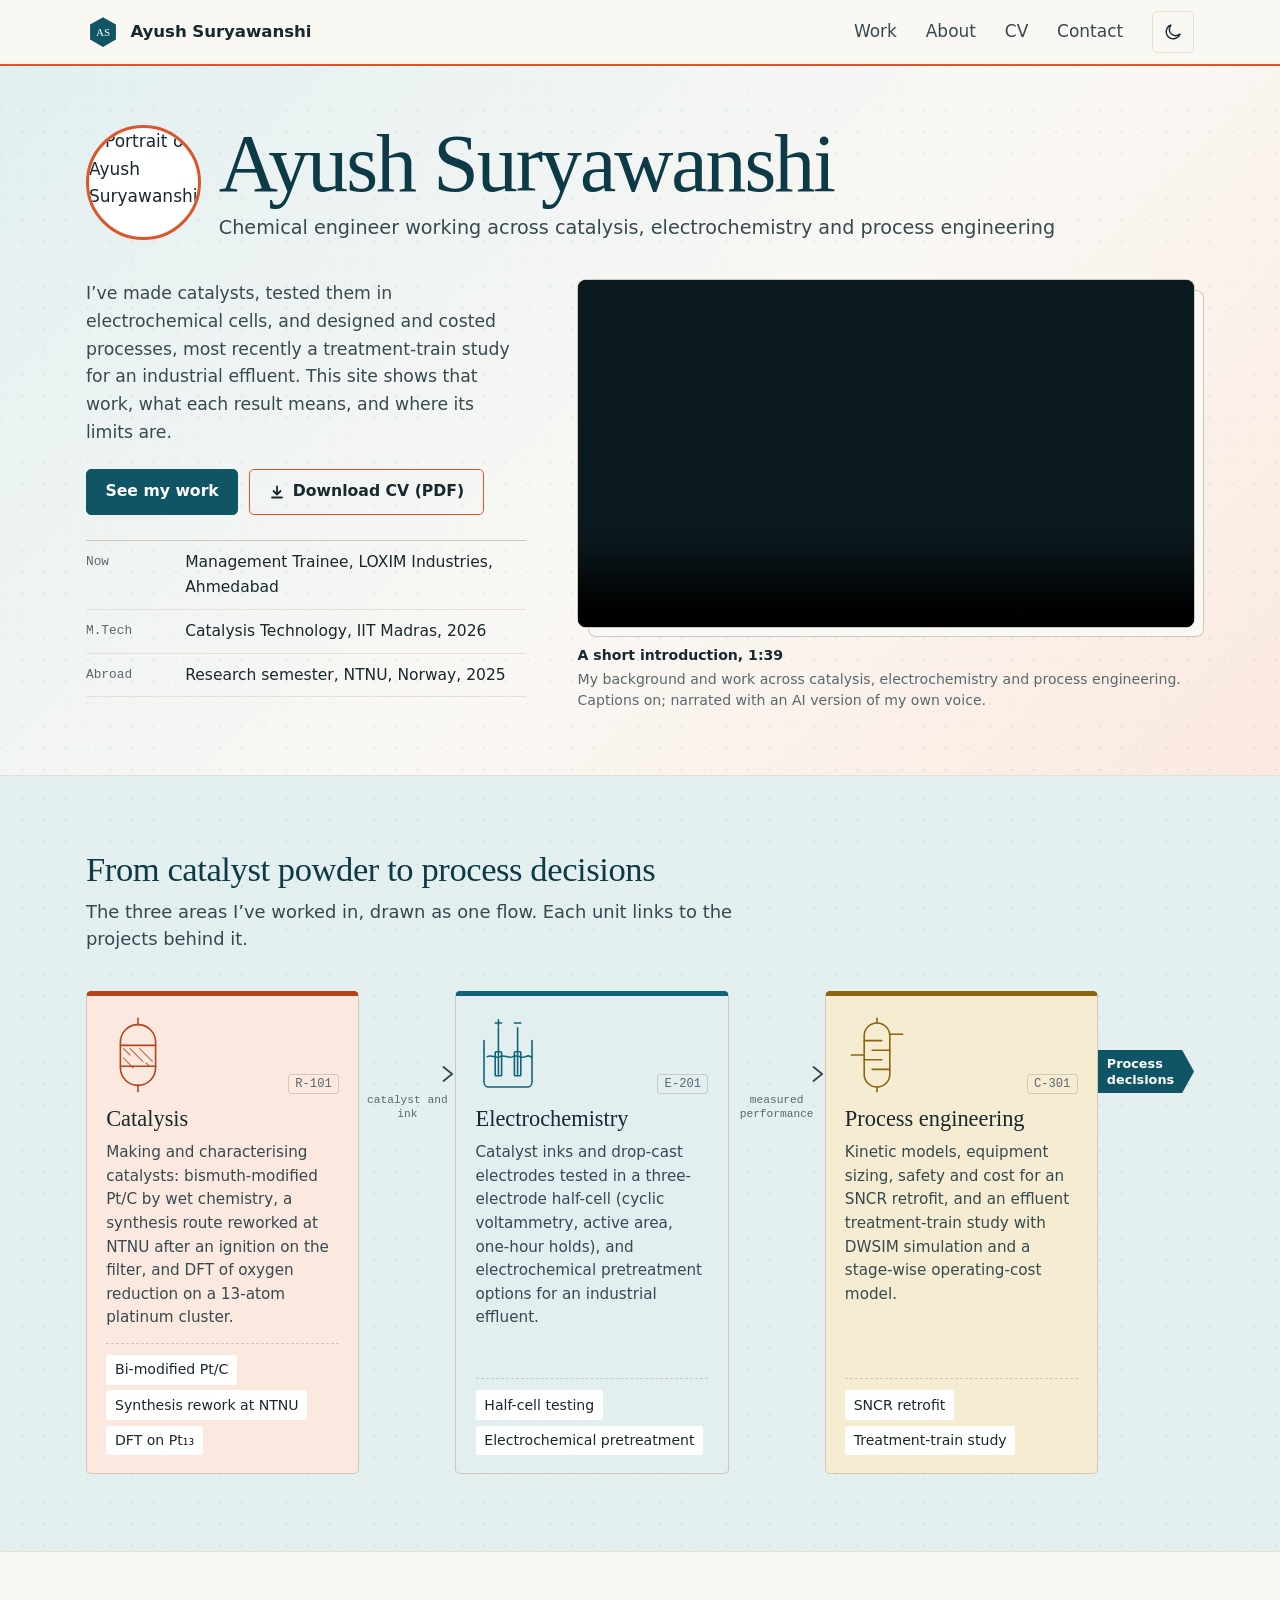
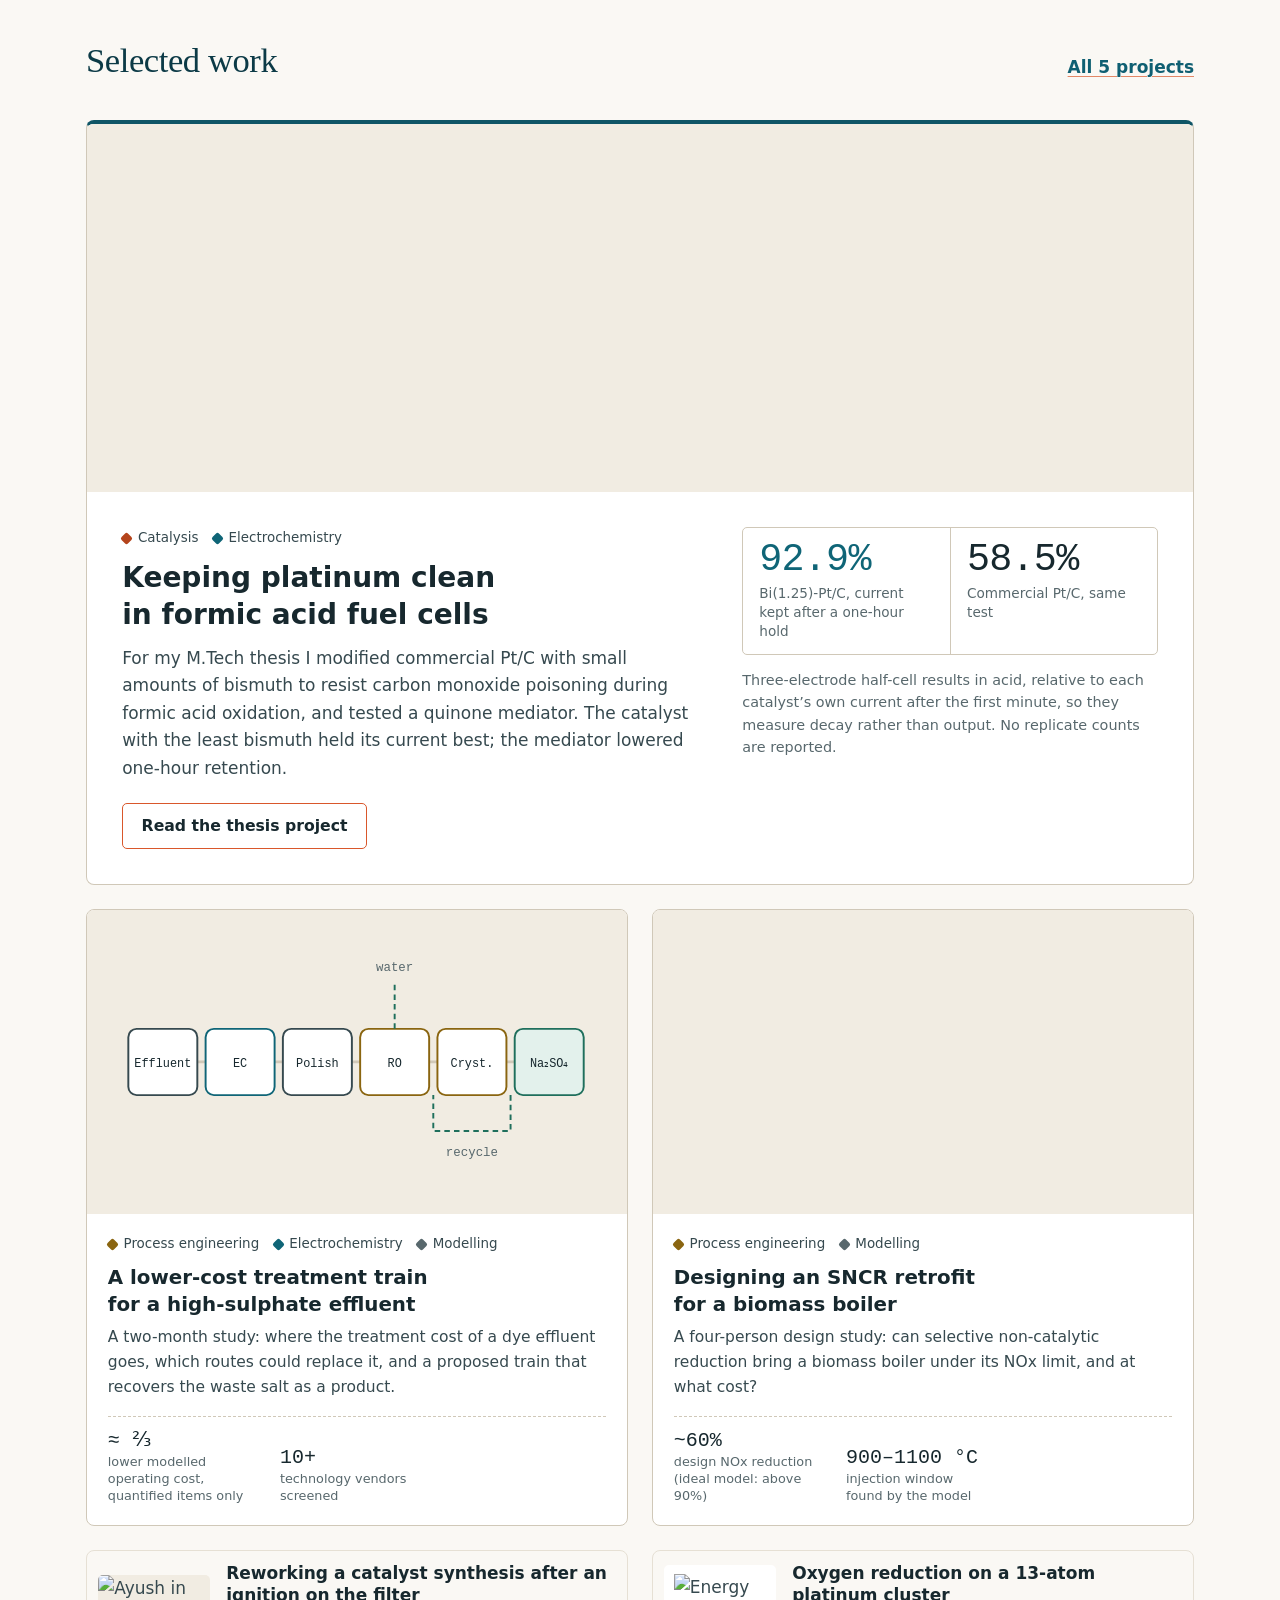
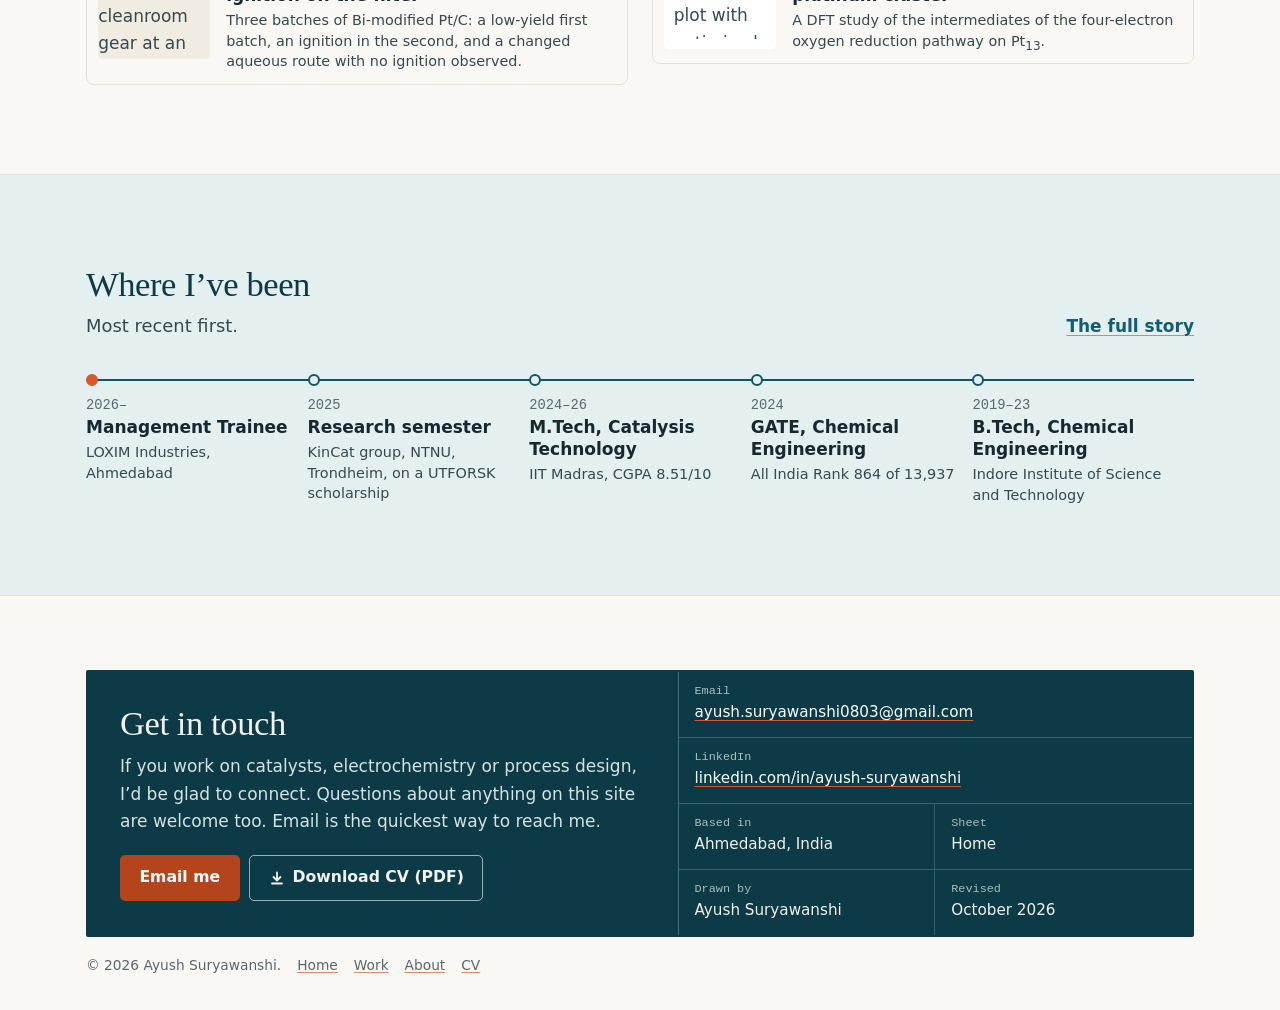
==== commit 48ce60de: "PageSpeed fixes: inline styles, lighter video and images, llms.txt links - Styles minified and place" ====
--- a/index.html
+++ b/index.html
@@ -10,9 +10,9 @@
 <meta name="robots" content="noindex, nofollow"><!-- STAGING COPY: kept out of search. The live build uses index, follow. -->
 <link rel="canonical" href="https://suryawanshi-ayush.github.io/">
 <meta name="color-scheme" content="light dark">
-<meta name="theme-color" content="#F7F6F2" media="(prefers-color-scheme: light)">
-<meta name="theme-color" content="#111419" media="(prefers-color-scheme: dark)">
-<link rel="icon" href="data:image/svg+xml,%3Csvg%20xmlns%3D%22http%3A%2F%2Fwww.w3.org%2F2000%2Fsvg%22%20viewBox%3D%220%200%2064%2064%22%3E%3Cpath%20d%3D%22M32%203%2057%2017.5v29L32%2061%207%2046.5v-29z%22%20fill%3D%22%2315191F%22%2F%3E%3Ctext%20x%3D%2232%22%20y%3D%2240%22%20font-family%3D%22Georgia%2Cserif%22%20font-size%3D%2222%22%20fill%3D%22%23F7F6F2%22%20text-anchor%3D%22middle%22%3EAS%3C%2Ftext%3E%3C%2Fsvg%3E">
+<meta name="theme-color" content="#FAF8F4" media="(prefers-color-scheme: light)">
+<meta name="theme-color" content="#0E1B20" media="(prefers-color-scheme: dark)">
+<link rel="icon" href="data:image/svg+xml,%3Csvg%20xmlns%3D%22http%3A%2F%2Fwww.w3.org%2F2000%2Fsvg%22%20viewBox%3D%220%200%2064%2064%22%3E%3Cpath%20d%3D%22M32%203%2057%2017.5v29L32%2061%207%2046.5v-29z%22%20fill%3D%22%230F5566%22%2F%3E%3Ctext%20x%3D%2232%22%20y%3D%2240%22%20font-family%3D%22Georgia%2Cserif%22%20font-size%3D%2222%22%20fill%3D%22%23FFFFFF%22%20text-anchor%3D%22middle%22%3EAS%3C%2Ftext%3E%3C%2Fsvg%3E">
 <meta property="og:type" content="profile">
 <meta property="og:site_name" content="Ayush Suryawanshi">
 <meta property="og:title" content="Ayush Suryawanshi – Chemical Engineer | Catalysis, Electrochemistry, Process Engineering">
@@ -26,8 +26,8 @@
 <meta name="twitter:image" content="https://suryawanshi-ayush.github.io/images/portrait-of-ayush-suryawanshi.jpg">
 <link rel="preload" href="/portfolio-staging/fonts/ibm-plex-sans-latin-400.woff2" as="font" type="font/woff2" crossorigin>
 <link rel="preload" href="/portfolio-staging/fonts/ibm-plex-serif-latin-400.woff2" as="font" type="font/woff2" crossorigin>
-<link rel="stylesheet" href="/portfolio-staging/assets/site.45726d25.css">
-<script src="/portfolio-staging/assets/site.2f133d79.js" defer></script>
+<style>@font-face{font-family: "Plex Serif";src: url("/portfolio-staging/fonts/ibm-plex-serif-latin-400.woff2") format("woff2");font-weight: 400;font-display: swap}@font-face{font-family: "Plex Serif";src: url("/portfolio-staging/fonts/ibm-plex-serif-latin-500.woff2") format("woff2");font-weight: 500;font-display: swap}@font-face{font-family: "Plex Sans";src: url("/portfolio-staging/fonts/ibm-plex-sans-latin-400.woff2") format("woff2");font-weight: 400;font-display: swap}@font-face{font-family: "Plex Sans";src: url("/portfolio-staging/fonts/ibm-plex-sans-latin-400-italic.woff2") format("woff2");font-weight: 400;font-style: italic;font-display: swap}@font-face{font-family: "Plex Sans";src: url("/portfolio-staging/fonts/ibm-plex-sans-latin-500.woff2") format("woff2");font-weight: 500;font-display: swap}@font-face{font-family: "Plex Sans";src: url("/portfolio-staging/fonts/ibm-plex-sans-latin-600.woff2") format("woff2");font-weight: 600;font-display: swap}@font-face{font-family: "Plex Mono";src: url("/portfolio-staging/fonts/ibm-plex-mono-latin-400.woff2") format("woff2");font-weight: 400;font-display: swap}@font-face{font-family: "Plex Mono";src: url("/portfolio-staging/fonts/ibm-plex-mono-latin-500.woff2") format("woff2");font-weight: 500;font-display: swap}:root{--serif: "Plex Serif",Georgia,"Times New Roman",serif;--sans: "Plex Sans",system-ui,-apple-system,"Segoe UI",Roboto,sans-serif;--mono: "Plex Mono",ui-monospace,"SFMono-Regular",Menlo,monospace;--paper: #faf8f4;--sheet: #ffffff;--sheet-2: #f1ece2;--ink: #17282e;--ink-2: #36494f;--muted: #58686d;--line: #e6e0d4;--line-2: #d0c8b8;--dot: rgba(15,85,102,0.08);--link: #0f5f72;--solid: #0f5566;--on-solid: #ffffff;--focus: #d9572b;--primary: #0f5566;--deep: #0c3a46;--head: #0c3a46;--accent: #d9572b;--accent-text: #b4441c;--on-accent: #ffffff;--third: #c99a2e;--band: #e4eff0;--hero-bg: linear-gradient(135deg,#e2eff1 0%,#faf8f4 55%,#fbe9df 100%);--cat: #b4441c;--cat-soft: #fbe9df;--ec: #0f6577;--ec-soft: #e2eff1;--pr: #8a6510;--pr-soft: #f6ecd2;--ok: #1f6f5c;--ok-soft: #e3f1ec;--s1: #0f5566;--s2: #d9572b;--pt: #b9c1c4;--pt-edge: #86929a;--bi: #c4532a;--co: #c99a2e;--support: #2a3a40;--maxw: 1180px;--gutter: clamp(16px,4vw,36px);--r: 8px;--r-s: 5px;--ease: cubic-bezier(0.2,0.7,0.2,1);color-scheme: light}:root[data-theme="dark"]{--paper: #0e1b20;--sheet: #13262d;--sheet-2: #183039;--ink: #e9f0ef;--ink-2: #c4d1d1;--muted: #93a7aa;--line: #1f3740;--line-2: #2d4b55;--dot: rgba(233,240,239,0.06);--link: #7fd0dc;--solid: #5fbccb;--on-solid: #0e1b20;--focus: #f08a5d;--primary: #5fbccb;--deep: #0a2c35;--head: #e9f0ef;--accent: #f08a5d;--accent-text: #f39c78;--on-accent: #0e1b20;--third: #e6bc5c;--band: #112830;--hero-bg: linear-gradient(135deg,#11303a 0%,#0e1b20 55%,#2a1c16 100%);--cat: #f39c78;--cat-soft: #33221b;--ec: #6fcad8;--ec-soft: #12303a;--pr: #e6bc5c;--pr-soft: #2e2714;--ok: #86d3b6;--ok-soft: #15302a;--s1: #4fb8c9;--s2: #f08a5d;--pt: #6f8589;--pt-edge: #9fb3b6;--bi: #f39c78;--co: #e6bc5c;--support: #24363c;color-scheme: dark}@media (prefers-color-scheme: dark){:root:not([data-theme="light"]){--paper: #0e1b20;--sheet: #13262d;--sheet-2: #183039;--ink: #e9f0ef;--ink-2: #c4d1d1;--muted: #93a7aa;--line: #1f3740;--line-2: #2d4b55;--dot: rgba(233,240,239,0.06);--link: #7fd0dc;--solid: #5fbccb;--on-solid: #0e1b20;--focus: #f08a5d;--primary: #5fbccb;--deep: #0a2c35;--head: #e9f0ef;--accent: #f08a5d;--accent-text: #f39c78;--on-accent: #0e1b20;--third: #e6bc5c;--band: #112830;--hero-bg: linear-gradient(135deg,#11303a 0%,#0e1b20 55%,#2a1c16 100%);--cat: #f39c78;--cat-soft: #33221b;--ec: #6fcad8;--ec-soft: #12303a;--pr: #e6bc5c;--pr-soft: #2e2714;--ok: #86d3b6;--ok-soft: #15302a;--s1: #4fb8c9;--s2: #f08a5d;--pt: #6f8589;--pt-edge: #9fb3b6;--bi: #f39c78;--co: #e6bc5c;--support: #24363c;color-scheme: dark}}*,*::before,*::after{box-sizing: border-box}html{-webkit-text-size-adjust: 100%;text-size-adjust: 100%}@media (prefers-reduced-motion: no-preference){html{scroll-behavior: smooth}}body{margin: 0;background: var(--paper);color: var(--ink);font: 400 1.0625rem/1.62 var(--sans);font-synthesis: none;-webkit-font-smoothing: antialiased;text-rendering: optimizeLegibility}img,svg,video{max-width: 100%}img{height: auto}h1,h2,h3,h4{margin: 0;color: var(--ink);text-wrap: balance}h1{font: 400 clamp(2.3rem,5vw,3.7rem)/1.06 var(--serif);letter-spacing: -0.02em}h2{font: 400 clamp(1.6rem,2.7vw,2.2rem)/1.15 var(--serif);letter-spacing: -0.012em}h3{font-weight: 600;font-size: 1.12rem;line-height: 1.32}p{margin: 0 0 1rem}a{color: var(--link);text-decoration-thickness: 1px;text-underline-offset: 0.18em}a:hover{text-decoration-thickness: 2px}:focus-visible{outline: 2px solid var(--focus);outline-offset: 3px;border-radius: 2px}sub,sup{line-height: 0}strong,b{font-weight: 600}code{font: 0.86em var(--mono);background: var(--sheet-2);padding: 0.1em 0.35em;border-radius: 3px;overflow-wrap: anywhere}kbd{font: 0.8em var(--mono)}.sr-only{position: absolute;width: 1px;height: 1px;padding: 0;margin: -1px;overflow: hidden;clip: rect(0 0 0 0);white-space: nowrap;border: 0}.skip{position: absolute;left: -999px;top: 0.5rem;z-index: 100;background: var(--solid);color: var(--on-solid);padding: 0.6rem 1rem;border-radius: var(--r-s)}.skip:focus{left: 0.5rem}.wrap{max-width: var(--maxw);margin: 0 auto;padding: 0 var(--gutter)}.wrap.narrow{max-width: calc(46rem + 2 * var(--gutter))}.lede{font-size: clamp(1.06rem,1.4vw,1.2rem);line-height: 1.55;color: var(--ink-2);max-width: 62ch;margin: 0.8rem 0 0}.note{font-size: 0.9rem;line-height: 1.55;color: var(--muted);max-width: 70ch}.muted{color: var(--muted)}.sheet{background-color: var(--paper);background-image: radial-gradient(var(--dot) 1.1px,transparent 1.2px);background-size: 22px 22px;background-position: -11px -11px}.btn{display: inline-flex;align-items: center;justify-content: center;gap: 0.5rem;min-height: 46px;padding: 0.62rem 1.15rem;border-radius: var(--r-s);font: 600 0.98rem/1.2 var(--sans);text-decoration: none;white-space: nowrap;border: 1.5px solid var(--solid);cursor: pointer;transition: background-color 0.15s,color 0.15s}.btn-solid{background: var(--solid);color: var(--on-solid)}.btn-solid:hover{background: color-mix(in srgb,var(--solid) 86%,var(--ec))}.btn-line{background: transparent;color: var(--ink)}.btn-line:hover{background: var(--sheet)}.ic{width: 1rem;height: 1rem;fill: none;stroke: currentColor;stroke-width: 1.8;stroke-linecap: round;stroke-linejoin: round;flex: 0 0 auto}.cta{display: flex;flex-wrap: wrap;gap: 0.7rem;margin-top: 1.4rem}.site-head{position: sticky;top: 0;z-index: 30;background: color-mix(in srgb,var(--paper) 92%,transparent);backdrop-filter: saturate(1.4) blur(10px);border-bottom: 1px solid var(--line);view-transition-name: site-head}.head-row{display: flex;align-items: center;gap: 1rem;min-height: 64px}.brand{display: inline-flex;align-items: center;gap: 0.65rem;text-decoration: none;color: var(--ink);margin-right: auto}.mark{width: 34px;height: 34px;flex: 0 0 auto}.mark path{fill: var(--solid)}.mark text{fill: var(--on-solid);font: 500 13px var(--serif);text-anchor: middle}.brand-name{font-weight: 600;font-size: 1.04rem;letter-spacing: -0.005em}.site-nav ul{list-style: none;display: flex;gap: 0.2rem;margin: 0;padding: 0}.site-nav a{display: block;padding: 0.5rem 0.8rem;border-radius: var(--r-s);color: var(--ink-2);text-decoration: none;font-weight: 500}.site-nav a:hover{color: var(--ink);background: var(--sheet)}.site-nav a[aria-current="page"]{color: var(--ink);box-shadow: inset 0 -2px 0 var(--ink);border-radius: 0}.theme-btn,.menu-btn{width: 42px;height: 42px;display: grid;place-items: center;padding: 0;border: 1px solid var(--line);border-radius: var(--r-s);background: transparent;color: var(--ink);cursor: pointer}.theme-btn:hover,.menu-btn:hover{background: var(--sheet)}.theme-btn svg{width: 20px;height: 20px;fill: none;stroke: currentColor;stroke-width: 1.7;stroke-linecap: round}.theme-btn .i-sun{display: none}:root[data-theme="dark"] .theme-btn .i-sun{display: block}:root[data-theme="dark"] .theme-btn .i-moon{display: none}@media (prefers-color-scheme: dark){:root:not([data-theme="light"]) .theme-btn .i-sun{display: block}:root:not([data-theme="light"]) .theme-btn .i-moon{display: none}}.menu-btn{display: none}.burger,.burger::before,.burger::after{display: block;width: 18px;height: 1.8px;background: currentColor;border-radius: 1px;position: relative;transition: transform 0.2s var(--ease)}.burger::before,.burger::after{content: "";position: absolute;left: 0}.burger::before{top: -6px}.burger::after{top: 6px}.menu-btn[aria-expanded="true"] .burger{background: transparent}.menu-btn[aria-expanded="true"] .burger::before{transform: translateY(6px) rotate(45deg)}.menu-btn[aria-expanded="true"] .burger::after{transform: translateY(-6px) rotate(-45deg)}@media (max-width: 720px){.brand-name{font-size: 0.98rem}html.js .menu-btn{display: grid}html.js .site-nav{position: absolute;left: 0;right: 0;top: 100%;background: var(--paper);border-bottom: 1px solid var(--line);display: none}html.js .site-nav.open{display: block}html.js .site-nav ul{flex-direction: column;padding: 0.4rem var(--gutter) 1rem}html.js .site-nav a{padding: 0.8rem 0.4rem;font-size: 1.08rem;border-bottom: 1px solid var(--line);border-radius: 0}html.js .site-nav a[aria-current="page"]{box-shadow: inset 3px 0 0 var(--ink);padding-left: 0.8rem}html:not(.js) .head-row{flex-wrap: wrap;padding-bottom: 0.4rem}html:not(.js) .site-nav{order: 3;width: 100%}}.section{padding: clamp(3.2rem,7vw,5.6rem) 0;border-top: 1px solid var(--line)}.section.tight{padding-top: clamp(1.6rem,3vw,2.4rem);border-top: 0}.section-head{margin-bottom: clamp(1.6rem,3vw,2.4rem)}.section-head.split{display: flex;align-items: end;justify-content: space-between;gap: 1rem 2rem;flex-wrap: wrap}.section-head .lede{margin-top: 0.5rem}.more-link{font-weight: 600;white-space: nowrap}.hero{padding: clamp(1.8rem,4.5vw,3.6rem) 0 clamp(2.6rem,5vw,4rem)}.hero-grid{display: grid;grid-template-columns: minmax(0,5fr) minmax(0,7fr);grid-template-areas: "id id" "text video";column-gap: clamp(1.6rem,4vw,3.6rem);row-gap: clamp(1.4rem,3vw,2.4rem);align-items: start}.hero-id{grid-area: id;display: flex;gap: 1.1rem;align-items: center}.hero-photo{margin: 0;flex: 0 0 auto;width: clamp(84px,9vw,124px);aspect-ratio: 1;border-radius: 50%;overflow: hidden;border: 1px solid var(--line-2);background: var(--sheet)}.hero-photo img{width: 100%;height: 100%;object-fit: cover;display: block}.hero-name{font: 400 clamp(2.5rem,6.4vw,5.4rem)/0.98 var(--serif);letter-spacing: -0.025em}.hero-role{margin: 0.7rem 0 0;color: var(--ink-2);font-size: clamp(1rem,1.5vw,1.2rem);line-height: 1.4}.hero-text{grid-area: text}.hero-lede{font-size: clamp(1.06rem,1.35vw,1.17rem);line-height: 1.6;color: var(--ink-2);margin: 0;max-width: 46ch}.facts{margin: 1.6rem 0 0;display: grid;gap: 0;border-top: 1px solid var(--line-2);max-width: 30rem}.facts div{display: grid;grid-template-columns: 5.4rem 1fr;gap: 0.8rem;padding: 0.55rem 0;border-bottom: 1px solid var(--line)}.facts dt{font: 500 0.8rem/1.9 var(--mono);color: var(--muted)}.facts dd{margin: 0;font-size: 0.97rem;color: var(--ink)}.intro-video{grid-area: video;margin: 0;align-self: start}.iv-frame{position: relative;width: 100%;aspect-ratio: 16 / 9;border-radius: var(--r);background: #0b1a1f;box-shadow: 0 0 0 1px var(--line-2),10px 10px 0 -1px var(--paper),10px 10px 0 0 var(--line-2);isolation: isolate}.iv-video{display: block;width: 100%;height: 100%;border-radius: var(--r);background: #0b1a1f;object-fit: cover}.iv-frame:fullscreen{width: 100%;height: 100%;border-radius: 0;display: grid;place-items: center;background: #000;box-shadow: none}.iv-frame:fullscreen .iv-video{height: auto;max-height: 100%;aspect-ratio: 16 / 9;border-radius: 0;object-fit: contain}.iv-caption{position: absolute;left: 50%;bottom: 6%;transform: translateX(-50%);width: max-content;max-width: 88%;margin: 0;text-align: center;text-wrap: balance;font: 500 clamp(13px,1.25vw,19px)/1.35 var(--sans);color: #f4f6f8;background: rgba(8,12,20,0.8);padding: 0.28em 0.7em 0.32em;border-radius: 5px;pointer-events: none;transition: bottom 0.25s var(--ease),opacity 0.2s}.iv-caption:empty,.iv-frame[data-cc="off"] .iv-caption{opacity: 0}.iv-frame[data-ui="show"] .iv-caption{bottom: calc(6% + 44px)}.iv-frame button{font: inherit;cursor: pointer}.iv-frame [hidden]{display: none !important}.iv-sound{position: absolute;left: 12px;top: 12px;display: inline-flex;align-items: center;gap: 0.5rem;padding: 0.45rem 0.9rem 0.45rem 0.65rem;border-radius: 999px;border: 1px solid rgba(255,255,255,0.3);background: rgba(10,16,28,0.75);color: #fff;font-size: 0.88rem;font-weight: 500;backdrop-filter: blur(6px)}.iv-sound:hover,.iv-sound:focus-visible{background: rgba(10,16,28,0.92);border-color: rgba(255,255,255,0.6)}.iv-sound-ic{display: inline-grid;width: 1.1rem;height: 1.1rem}.iv-big{position: absolute;left: 50%;top: 50%;width: clamp(56px,7vw,80px);height: clamp(56px,7vw,80px);transform: translate(-50%,-50%);border-radius: 50%;border: 1px solid rgba(255,255,255,0.45);background: rgba(10,16,28,0.65);color: #fff;padding: 0;display: grid;place-items: center;backdrop-filter: blur(6px)}.iv-big svg{width: 42%;height: 42%;margin-left: 6%}.iv-big:hover,.iv-big:focus-visible{background: rgba(10,16,28,0.88)}.iv-bar{position: absolute;left: 0;right: 0;bottom: 0;display: flex;align-items: center;gap: 0.3rem;padding: 28px 10px 8px;border-radius: 0 0 var(--r) var(--r);background: linear-gradient(180deg,rgba(0,0,0,0),rgba(0,0,0,0.72));color: #fff;opacity: 0;transition: opacity 0.25s}.iv-frame[data-ui="show"] .iv-bar{opacity: 1}.iv-btn{width: 36px;height: 36px;flex: 0 0 auto;display: grid;place-items: center;padding: 0;border: 0;border-radius: 6px;background: transparent;color: #fff}.iv-btn:hover,.iv-btn:focus-visible{background: rgba(255,255,255,0.16)}.iv-btn svg,.iv-big svg,.iv-sound svg{fill: none;stroke: currentColor;stroke-width: 1.8;stroke-linecap: round;stroke-linejoin: round}.iv-btn svg{width: 20px;height: 20px}.iv-toggle svg path,.iv-big svg path{fill: currentColor;stroke: none}.iv-frame[data-state="playing"] .iv-toggle .i-play,.iv-frame:not([data-state="playing"]) .iv-toggle .i-pause,.iv-big .i-pause{display: none}.iv-mute .i-on,.iv-sound .i-on{display: none}.iv-frame[data-sound="on"] .iv-mute .i-on{display: inline}.iv-frame[data-sound="on"] .iv-mute .i-off{display: none}.iv-frame[data-cc="off"] .iv-cc{opacity: 0.55}.iv-seek{flex: 1 1 auto;min-width: 60px;margin: 0 0.4rem;accent-color: var(--accent);cursor: pointer}.iv-time{font: 0.74rem var(--mono);white-space: nowrap;opacity: 0.92;margin-right: 0.2rem}.iv-meta{margin: 1.1rem 0 0;color: var(--muted);font-size: 0.88rem;line-height: 1.5;display: flex;flex-wrap: wrap;gap: 0.2rem 0.8rem}.iv-meta #iv-title{color: var(--ink);font-weight: 600}html.js .iv-frame:focus-visible{outline: 2px solid var(--focus);outline-offset: 4px}@media (max-width: 980px){.hero-grid{grid-template-columns: minmax(0,1fr);grid-template-areas: "id" "video" "text"}.hero-lede{max-width: 60ch}}@media (max-width: 600px){.hero{padding-top: 1.2rem}.hero-grid{row-gap: 1.1rem}.hero-id{gap: 0.9rem}.hero-photo{width: 84px}.hero-name{font-size: clamp(2rem,9vw,2.6rem)}.hero-role{font-size: 0.94rem;margin-top: 0.35rem}h1{font-size: clamp(2rem,8.4vw,2.5rem)}.hero-name{font-size: clamp(2rem,9vw,2.6rem)}.lede{font-size: 1.02rem}.iv-frame{box-shadow: 0 0 0 1px var(--line-2)}.iv-sound{left: 8px;top: 8px;font-size: 0.76rem;padding: 0.3rem 0.65rem 0.3rem 0.5rem}.iv-bar{padding: 22px 4px 4px;gap: 0}.iv-btn{width: 34px;height: 34px}.iv-time{display: none}.iv-frame[data-ui="show"] .iv-caption{bottom: calc(5% + 38px)}.iv-meta{font-size: 0.82rem;margin-top: 0.7rem}.cta{margin-top: 1.1rem}.cta .btn{flex: 1 1 100%}.facts div{grid-template-columns: 4.6rem 1fr}}.pfd{padding: clamp(3rem,6vw,4.6rem) 0 clamp(3rem,6vw,4.8rem);border-top: 1px solid var(--line)}.flowline{list-style: none;margin: 0;padding: 0;display: grid;grid-template-columns: minmax(0,1fr) 96px minmax(0,1fr) 96px minmax(0,1fr) 96px;align-items: stretch}.unit{display: flex;flex-direction: column}.unit .unit-links{margin-top: auto}.unit{--c: var(--ink);--soft: var(--sheet);background: var(--sheet);border: 1px solid var(--line-2);border-top: 3px solid var(--c);border-radius: var(--r-s);padding: 1.2rem 1.2rem 1.1rem;position: relative}.unit.catalysis{--c: var(--cat);--soft: var(--cat-soft)}.unit.electrochemistry{--c: var(--ec);--soft: var(--ec-soft)}.unit.process{--c: var(--pr);--soft: var(--pr-soft)}.unit-sym{display: flex;align-items: end;justify-content: space-between;margin-bottom: 0.8rem;color: var(--c)}.sym{width: 64px;height: 78px;fill: none;stroke: currentColor;stroke-width: 2;stroke-linecap: round;stroke-linejoin: round}.sym .fill{stroke-width: 1.4;opacity: 0.8}.unit-tag{font: 500 0.76rem var(--mono);color: var(--muted);border: 1px solid var(--line-2);border-radius: 3px;padding: 0.1rem 0.4rem}.unit h3{font: 400 1.4rem/1.2 var(--serif);color: var(--ink)}.unit p{font-size: 0.95rem;line-height: 1.55;color: var(--ink-2);margin: 0.5rem 0 0.8rem}.unit-links{list-style: none;margin: 0;padding: 0.7rem 0 0;border-top: 1px dashed var(--line-2);display: flex;flex-wrap: wrap;gap: 0.35rem 0.5rem}.unit-links a{display: inline-block;font-size: 0.88rem;font-weight: 500;color: var(--ink);text-decoration: none;background: var(--soft);border-radius: 3px;padding: 0.22rem 0.55rem}.unit-links a:hover{text-decoration: underline}.stream{position: relative;display: flex;flex-direction: column;justify-content: flex-start;align-items: center;color: var(--line-2);padding-top: 4.4rem}.stream svg{width: 100%;height: 24px;overflow: visible;fill: none;stroke: var(--ink-2);stroke-width: 2;stroke-linecap: round;stroke-linejoin: round}.stream span{font: 500 0.7rem/1.25 var(--mono);color: var(--muted);text-align: center;margin-top: 0.45rem;padding: 0 0.2rem}.stream.out{align-items: stretch}.stream .offpage{position: relative;align-self: flex-end;margin: -2.25rem 0 0;padding: 0.4rem 1.25rem 0.4rem 0.55rem;width: 100%;font: 600 0.8rem/1.2 var(--sans);color: var(--on-solid);background: var(--solid);text-align: left;clip-path: polygon(0 0,calc(100% - 12px) 0,100% 50%,calc(100% - 12px) 100%,0 100%)}.stream.out svg{width: 30%}html.motion .pfd .flow{stroke-dasharray: 100;stroke-dashoffset: 100}html.motion .pfd.in .flow{stroke-dashoffset: 0;transition: stroke-dashoffset 0.7s var(--ease)}html.motion .pfd.in .stream:nth-child(4) .flow{transition-delay: 0.55s}html.motion .pfd.in .stream:nth-child(6) .flow{transition-delay: 1.1s}@media (max-width: 980px){.flowline{grid-template-columns: minmax(0,1fr)}.stream{flex-direction: row;justify-content: flex-start;align-items: center;padding: 0 0 0 2.6rem;height: 58px}.stream svg{display: none}.stream::before{content: "";position: absolute;left: 1.4rem;top: 0;bottom: 8px;border-left: 2px solid var(--ink-2)}.stream::after{content: "";position: absolute;left: calc(1.4rem - 5px);bottom: 0;border: 6px solid transparent;border-top: 9px solid var(--ink-2);border-bottom: 0}.stream span{margin: 0;text-align: left}.stream.out{height: auto;padding: 1.4rem 0 0 0}.stream.out::before{bottom: auto;height: 1.4rem}.stream.out::after{display: none}.stream .offpage{margin: 0;width: auto;align-self: flex-start}}.tags{list-style: none;margin: 0 0 0.65rem;padding: 0;display: flex;flex-wrap: wrap;gap: 0.3rem 0.9rem}.tag{display: inline-flex;align-items: center;gap: 0.42rem;font-size: 0.84rem;font-weight: 500;color: var(--ink-2)}.tag::before{content: "";width: 9px;height: 9px;border-radius: 2px;background: var(--c,var(--muted));transform: rotate(45deg)}.tag.catalysis{--c: var(--cat)}.tag.electrochemistry{--c: var(--ec)}.tag.process{--c: var(--pr)}.tag.modelling{--c: var(--muted)}.feature{border: 1px solid var(--line-2);border-radius: var(--r);background: var(--sheet);overflow: hidden}.feature-media{display: block;background: var(--sheet-2);aspect-ratio: 3 / 1;overflow: hidden}.feature-media img{width: 100%;height: 100%;object-fit: cover;display: block}.feature-body{display: grid;grid-template-columns: minmax(0,7fr) minmax(0,5fr);gap: clamp(1.2rem,3vw,2.6rem);padding: clamp(1.3rem,3vw,2.2rem)}.feature-body h3{font-size: clamp(1.35rem,2.2vw,1.75rem);margin-bottom: 0.7rem}.feature-body h3 a{color: var(--ink);text-decoration: none}.feature-body h3 a:hover{text-decoration: underline}.fb-text>p{color: var(--ink-2);max-width: 60ch;margin-bottom: 1.3rem}.readings{display: grid;grid-template-columns: 1fr 1fr;gap: 0;margin: 0 0 0.9rem;border: 1px solid var(--line-2);border-radius: var(--r-s)}.readings div{padding: 0.8rem 1rem;display: flex;flex-direction: column-reverse;justify-content: flex-end;gap: 0.25rem}.readings div + div{border-left: 1px solid var(--line-2)}.readings dd{margin: 0;font: 500 clamp(1.8rem,3.2vw,2.4rem)/1 var(--mono);color: var(--ink);letter-spacing: -0.02em}.readings div:first-child dd{color: var(--ec)}.readings dt{font-size: 0.85rem;line-height: 1.4;color: var(--muted)}.feature .note{margin: 0}.pair{display: grid;grid-template-columns: 1fr 1fr;gap: clamp(1rem,2vw,1.5rem);margin-top: clamp(1rem,2vw,1.5rem)}.tile{border: 1px solid var(--line-2);border-radius: var(--r);background: var(--sheet);overflow: hidden}.tile-link{display: grid;grid-template-rows: auto 1fr;height: 100%;color: inherit;text-decoration: none}.tile-link:hover h3,.tile-link:focus-visible h3{text-decoration: underline;text-underline-offset: 0.16em}.tile .media{aspect-ratio: 16 / 9}.tile-body{padding: 1.2rem 1.3rem 1.3rem;display: flex;flex-direction: column}.tile-body h3{font-size: 1.24rem;margin-bottom: 0.45rem}.tile-body p{color: var(--ink-2);font-size: 0.97rem}.mini-stats{display: flex;gap: 1.6rem;margin: auto 0 0;padding-top: 0.7rem;border-top: 1px dashed var(--line-2)}.mini-stats div{display: flex;flex-direction: column-reverse}.mini-stats dd{margin: 0;font: 500 1.25rem/1.2 var(--mono);color: var(--ink)}.mini-stats dt{font-size: 0.8rem;line-height: 1.35;color: var(--muted);max-width: 18ch}.media{position: relative;overflow: hidden;background: var(--sheet-2)}.media img{width: 100%;height: 100%;object-fit: cover;display: block}.media.contain{background: #fff}.media.contain img{object-fit: contain;padding: 0.6rem}.art-media{display: grid;place-items: center;background: var(--sheet-2)}.art{width: 92%;height: auto}.art text{font: 500 8.6px var(--mono);fill: var(--ink);text-anchor: middle}.art .art-small{font-size: 9px;fill: var(--muted)}.art .art-line path{fill: none;stroke: var(--line-2);stroke-width: 2}.art-u rect{fill: var(--sheet);stroke: var(--ink-2);stroke-width: 1.4}.art-u.u1 rect{stroke: var(--ec)}.art-u.u3 rect,.art-u.u4 rect{stroke: var(--pr)}.art-u.u5 rect{stroke: var(--ok);fill: var(--ok-soft)}.art .art-rec{fill: none;stroke: var(--ok);stroke-width: 1.4;stroke-dasharray: 4 3}.also{list-style: none;margin: clamp(1rem,2vw,1.5rem) 0 0;padding: 0;display: grid;grid-template-columns: 1fr 1fr;gap: clamp(1rem,2vw,1.5rem)}.also a{display: grid;grid-template-columns: 112px 1fr;gap: 1rem;align-items: center;padding: 0.7rem;border: 1px solid var(--line);border-radius: var(--r);color: var(--ink-2);text-decoration: none;background: var(--paper)}.also a:hover{background: var(--sheet)}.also a:hover strong{text-decoration: underline}.also .media{aspect-ratio: 4 / 3;border-radius: var(--r-s)}.also strong{display: block;color: var(--ink);margin-bottom: 0.2rem;line-height: 1.3}.also span span{display: block;font-size: 0.9rem;line-height: 1.45}@media (max-width: 860px){.feature-body{grid-template-columns: minmax(0,1fr)}.feature-media{aspect-ratio: 2 / 1}.pair,.also{grid-template-columns: minmax(0,1fr)}}@media (max-width: 480px){.readings{grid-template-columns: 1fr}.readings div + div{border-left: 0;border-top: 1px solid var(--line-2)}.also a{grid-template-columns: 84px 1fr}}.path{list-style: none;margin: 0;padding: 0;display: grid;grid-template-columns: repeat(5,minmax(0,1fr));border-top: 2px solid var(--ink)}.path li{position: relative;padding: 1.1rem 1rem 0 0;display: flex;flex-direction: column;gap: 0.2rem}.path li::before{content: "";position: absolute;top: -7px;left: 0;width: 12px;height: 12px;background: var(--paper);border: 2px solid var(--ink);border-radius: 50%}.path li:first-child::before{background: var(--ink)}.path .yr{font: 500 0.86rem var(--mono);color: var(--muted)}.path strong{line-height: 1.3}.path span:last-child{font-size: 0.9rem;color: var(--ink-2);line-height: 1.45}@media (max-width: 860px){.path{grid-template-columns: 1fr;border-top: 0;border-left: 2px solid var(--ink);margin-left: 6px}.path li{padding: 0 0 1.3rem 1.3rem}.path li::before{top: 0.2rem;left: -7px}}.site-foot{padding: clamp(3rem,6vw,4.6rem) 0 2rem;border-top: 1px solid var(--line)}.titleblock{display: grid;grid-template-columns: minmax(0,1.15fr) minmax(0,1fr);border: 2px solid var(--ink);border-radius: 2px;background: var(--sheet)}.tb-main{padding: clamp(1.3rem,3vw,2rem);border-right: 1px solid var(--ink)}.tb-title{margin-bottom: 0.6rem}.tb-main p{color: var(--ink-2);max-width: 54ch}.tb-actions{display: flex;flex-wrap: wrap;gap: 0.6rem;margin-top: 1.2rem}.tb-cells{margin: 0;display: grid;grid-template-columns: 1fr 1fr}.tb-cells div{padding: 0.75rem 1rem;border-bottom: 1px solid var(--line-2);min-width: 0}.tb-cells div:nth-child(-n + 2){grid-column: 1 / -1}.tb-cells div:nth-child(n + 3):nth-child(odd){border-right: 1px solid var(--line-2)}.tb-cells div:nth-last-child(-n + 2){border-bottom: 0}.tb-cells dt{font: 500 0.74rem var(--mono);color: var(--muted);margin-bottom: 0.15rem}.tb-cells dd{margin: 0;font-size: 0.95rem;overflow-wrap: anywhere}.foot-note{margin: 1.1rem 0 0;font-size: 0.86rem;color: var(--muted);display: flex;flex-wrap: wrap;gap: 0.3rem 1rem}.foot-note a{color: var(--muted)}@media (max-width: 860px){.titleblock{grid-template-columns: minmax(0,1fr)}.tb-main{border-right: 0;border-bottom: 1px solid var(--ink)}}@media (max-width: 480px){.tb-cells{grid-template-columns: minmax(0,1fr)}.tb-cells div:nth-child(n + 3):nth-child(odd){border-right: 0}.tb-cells div:nth-last-child(2){border-bottom: 1px solid var(--line-2)}.tb-actions .btn{flex: 1 1 auto}}.page-head{padding: clamp(2.2rem,5vw,3.8rem) 0 clamp(2rem,4vw,3rem);border-bottom: 1px solid var(--line)}.page-head .tags{margin-bottom: 0.8rem}.crumbs{display: flex;gap: 0.5rem;align-items: center;font-size: 0.9rem;color: var(--muted);margin-bottom: 1.1rem;flex-wrap: wrap}.crumbs a{color: var(--muted)}.crumbs [aria-current]{color: var(--ink-2)}.filters{display: flex;flex-wrap: wrap;gap: 0.45rem;margin-top: 1.6rem}.filters button{font: 500 0.92rem var(--sans);color: var(--ink-2);background: var(--sheet);border: 1px solid var(--line-2);border-radius: 999px;padding: 0.45rem 0.9rem;cursor: pointer;display: inline-flex;gap: 0.45rem;align-items: center}.filters button .n{font: 500 0.76rem var(--mono);color: var(--muted)}.filters button:hover{border-color: var(--ink-2)}.filters button[aria-pressed="true"]{background: var(--solid);border-color: var(--solid);color: var(--on-solid)}.filters button[aria-pressed="true"] .n{color: inherit;opacity: 0.75}.worklist{list-style: none;margin: 0;padding: 0;display: grid;gap: 1.1rem}.work-row[hidden]{display: none}.work-link{display: grid;grid-template-columns: 260px minmax(0,1fr) 200px;gap: clamp(1rem,2.4vw,1.8rem);padding: 1rem;border: 1px solid var(--line-2);border-radius: var(--r);background: var(--sheet);color: inherit;text-decoration: none;align-items: start}.work-link:hover{border-color: var(--ink-2)}.work-link:hover h2{text-decoration: underline;text-underline-offset: 0.16em}.work-link .media{aspect-ratio: 4 / 3;border-radius: var(--r-s)}.work-body h2{font-size: clamp(1.2rem,2vw,1.42rem);margin-bottom: 0.45rem}.work-body p{color: var(--ink-2);margin-bottom: 0.6rem}.work-meta{display: flex;flex-wrap: wrap;gap: 0.2rem 1.2rem;font-size: 0.86rem;color: var(--muted) !important;margin: 0 !important}.work-stats{margin: 0;display: grid;gap: 0.8rem;padding-left: 1.2rem;border-left: 1px dashed var(--line-2);align-self: stretch;align-content: center}.work-stats div{display: flex;flex-direction: column-reverse}.work-stats dd{margin: 0;font: 500 1.3rem/1.2 var(--mono)}.work-stats dt{font-size: 0.8rem;line-height: 1.35;color: var(--muted)}.earlier{margin: 1.8rem 0 0;color: var(--ink-2);font-size: 0.95rem}@media (max-width: 960px){.work-link{grid-template-columns: 200px minmax(0,1fr)}.work-stats{grid-column: 2;padding-left: 0;border-left: 0;border-top: 1px dashed var(--line-2);padding-top: 0.7rem;display: flex;gap: 1.6rem}}@media (max-width: 620px){.work-link{grid-template-columns: minmax(0,1fr)}.work-link .media{aspect-ratio: 16 / 9}.work-stats{grid-column: auto}}.proj-head h1{max-width: 22ch}.datasheet{margin: 1.8rem 0 0;display: grid;grid-template-columns: repeat(auto-fill,minmax(min(100%,15rem),1fr));border-top: 2px solid var(--ink)}.datasheet div{padding: 0.7rem 0.9rem;border-right: 1px solid var(--line-2);border-bottom: 1px solid var(--line-2);border-left: 1px solid var(--line-2);margin-left: -1px;background: var(--sheet)}.datasheet dt{font: 500 0.74rem var(--mono);color: var(--muted);margin-bottom: 0.15rem}.datasheet dd{margin: 0;font-size: 0.94rem;line-height: 1.45;color: var(--ink)}.proj-hero{margin: clamp(1.6rem,3vw,2.4rem) 0 0}.fig.proj-hero img{width: auto;height: auto;max-width: 100%;max-height: 560px;border-radius: var(--r);display: block;margin: 0 auto}.fig.proj-hero.natural img{max-height: 640px}.proj-hero figcaption{text-align: center;margin-left: auto;margin-right: auto}.proj-hero figcaption{margin-top: 0.6rem;font-size: 0.88rem;color: var(--muted);max-width: 80ch}.proj-layout{display: grid;grid-template-columns: 220px minmax(0,1fr);gap: clamp(1.6rem,4vw,3.6rem);padding-top: clamp(2rem,4vw,3rem);padding-bottom: clamp(3rem,6vw,4.5rem)}.toc{position: sticky;top: 88px;align-self: start;font-size: 0.92rem}.toc-h{font-weight: 600;margin-bottom: 0.6rem}.toc ol{list-style: none;margin: 0;padding: 0;border-left: 1px solid var(--line-2)}.toc a{display: block;padding: 0.32rem 0 0.32rem 0.9rem;margin-left: -1px;border-left: 2px solid transparent;color: var(--muted);text-decoration: none;line-height: 1.35}.toc a:hover{color: var(--ink)}.toc a.active{color: var(--ink);border-left-color: var(--ink);font-weight: 500}.prose{max-width: 46rem;min-width: 0}.prose>section{scroll-margin-top: 84px;padding-bottom: 1.8rem}.prose>section + section{border-top: 1px solid var(--line);padding-top: 2.2rem}.prose h2{font-size: clamp(1.4rem,2.2vw,1.75rem);margin-bottom: 1rem}.prose h3{margin: 1.6rem 0 0.6rem}.prose p,.prose li{color: var(--ink-2)}.prose ul,.prose ol{padding-left: 1.2rem}.prose li{margin-bottom: 0.45rem}.prose li::marker{color: var(--muted)}.tight li{margin-bottom: 0.55rem}.glance dl{margin: 0;display: grid;grid-template-columns: 1fr 1fr;border: 1px solid var(--line-2);border-radius: var(--r);background: var(--sheet)}.glance dl div{padding: 1rem 1.1rem;border-bottom: 1px solid var(--line)}.glance dl div:nth-child(odd){border-right: 1px solid var(--line)}.glance dl div:nth-last-child(-n + 2){border-bottom: 0}.glance dt{font-weight: 600;color: var(--ink);margin-bottom: 0.3rem}.glance dd{margin: 0;color: var(--ink-2);font-size: 0.96rem;line-height: 1.55}@media (max-width: 640px){.glance dl{grid-template-columns: minmax(0,1fr)}.glance dl div:nth-child(odd){border-right: 0}.glance dl div:nth-last-child(2){border-bottom: 1px solid var(--line)}}.takeaway{background: var(--sheet);border-left: 3px solid var(--ink);padding: 1rem 1.2rem;border-radius: 0 var(--r-s) var(--r-s) 0;margin-top: 1.4rem}.steps{list-style: none;padding: 0 !important;margin: 1.2rem 0;counter-reset: s}.steps li{counter-increment: s;position: relative;padding: 0 0 1.2rem 3rem;margin: 0}.steps li::before{content: counter(s);position: absolute;left: 0;top: 0;width: 32px;height: 32px;display: grid;place-items: center;border: 1.5px solid var(--ink);border-radius: 50%;font: 500 0.85rem var(--mono);color: var(--ink);background: var(--paper)}.steps li:not(:last-child)::after{content: "";position: absolute;left: 15.5px;top: 34px;bottom: 4px;width: 1px;background: var(--line-2)}.steps h3{margin: 0.2rem 0 0.25rem;font-size: 1.04rem}.steps p{margin: 0}details.more{margin: 1.4rem 0;border: 1px solid var(--line-2);border-radius: var(--r);background: var(--sheet)}details.more>summary{cursor: pointer;list-style: none;padding: 0.85rem 1.1rem;font-weight: 600;display: flex;gap: 0.7rem;align-items: center;color: var(--ink)}details.more>summary::-webkit-details-marker{display: none}details.more>summary::before{content: "+";font: 500 1.1rem/1 var(--mono);width: 1.1rem;color: var(--ink-2)}details.more[open]>summary::before{content: "−"}details.more[open]>summary{border-bottom: 1px solid var(--line)}details.more>:not(summary){margin-left: 1.1rem;margin-right: 1.1rem}details.more[open]{padding-bottom: 1.1rem}details.more>:nth-child(2){margin-top: 1rem}.table-wrap{overflow-x: auto;margin: 1.2rem 0 0.6rem;-webkit-overflow-scrolling: touch}.table-wrap:focus-visible{outline: 2px solid var(--focus);outline-offset: 2px}.table-wrap.cols-4 table,.table-wrap.cols-5 table,.table-wrap.cols-6 table{min-width: 34rem}.table-wrap + .note{margin: 0.2rem 0 1.4rem}table{width: 100%;border-collapse: collapse;font-size: 0.93rem;background: var(--sheet)}caption{text-align: left;font-weight: 600;color: var(--ink);padding: 0 0 0.6rem}th,td{text-align: left;vertical-align: top;padding: 0.6rem 0.75rem;border-bottom: 1px solid var(--line)}thead th{font: 500 0.76rem var(--mono);color: var(--muted);border-bottom: 2px solid var(--ink);white-space: nowrap;background: var(--paper)}tbody th{font-weight: 600;color: var(--ink)}td{color: var(--ink-2)}tr.hl th,tr.hl td{background: var(--ec-soft)}dl.defs{display: grid;grid-template-columns: minmax(8rem,12rem) 1fr;margin: 1.1rem 0;border-top: 1px solid var(--line-2)}dl.defs>div{display: contents}dl.defs dt,dl.defs dd{margin: 0;padding: 0.65rem 0;border-bottom: 1px solid var(--line)}dl.defs dt{font-weight: 600;color: var(--ink);padding-right: 1rem}dl.defs dd{color: var(--ink-2)}@media (max-width: 560px){dl.defs{grid-template-columns: 1fr}dl.defs dt{border-bottom: 0;padding-bottom: 0}dl.defs dd{padding-top: 0.15rem}}.details-dl{margin: 0.8rem 0 0}.details-dl div{display: grid;grid-template-columns: 9rem 1fr;gap: 1rem;padding: 0.5rem 0;border-bottom: 1px solid var(--line)}.details-dl dt{font: 500 0.78rem/1.9 var(--mono);color: var(--muted)}.details-dl dd{margin: 0;color: var(--ink-2)}@media (max-width: 560px){.details-dl div{grid-template-columns: 1fr;gap: 0.15rem}}.lead-result{margin: 1.4rem 0 0;padding: 1rem 1.2rem;border: 1px solid var(--line-2);border-left: 3px solid var(--ec);border-radius: var(--r-s);background: var(--sheet);max-width: 48rem}.lead-k{margin: 0 0 0.6rem;font-weight: 600;color: var(--ink)}.lead-grid{display: grid;grid-template-columns: repeat(2,minmax(0,1fr));gap: 0.7rem 1.6rem;margin: 0}.lead-grid>div{margin: 0}.lead-grid dt{font: 500 0.76rem var(--mono);color: var(--muted);margin: 0 0 0.2rem}.lead-grid dd{margin: 0;color: var(--ink-2);font-size: 0.93rem;line-height: 1.4}.lead-grid dd b{display: block;font: 500 1.5rem/1.2 var(--mono);color: var(--ink);letter-spacing: -0.02em}.lead-grid dd b span{font: 400 0.95rem var(--sans);color: var(--muted);letter-spacing: 0}.lead-note{margin: 0.75rem 0 0;font-size: 0.86rem;color: var(--muted)}@media (max-width: 480px){.lead-grid{grid-template-columns: 1fr}}.fig{margin: 1.2rem 0}.fig img{display: block;width: 100%;border-radius: var(--r-s);background: var(--sheet-2)}.fig figcaption{margin-top: 0.55rem;font-size: 0.86rem;line-height: 1.5;color: var(--muted)}.fig .src{display: block;font: 0.76rem var(--mono);margin-top: 0.2rem}.fig-row{display: grid;grid-template-columns: repeat(auto-fit,minmax(min(100%,15rem),1fr));gap: 1rem;align-items: start}.fig-row .fig{margin: 0.6rem 0}.fig.tall img{max-height: 520px;object-fit: contain;background: var(--sheet-2)}.fig-hint{font-size: 0.82rem;color: var(--muted);margin: 0.2rem 0 0.6rem}@media (hover: hover) and (min-width: 900px){.fig-hint{display: none}}[data-zoom]{cursor: zoom-in}.train-fig{margin: 1.2rem 0}.train{list-style: none;margin: 0;padding: 0 !important;display: grid;grid-template-columns: repeat(6,minmax(0,1fr));gap: 0;counter-reset: none}.train .u{position: relative;margin: 0 10px 0 0;padding: 0.7rem 0.6rem;border: 1.5px solid var(--ink-2);border-radius: var(--r-s);background: var(--sheet);display: flex;flex-direction: column;gap: 0.25rem}.train .u:not(:last-child)::after{content: "";position: absolute;right: -11px;top: 50%;width: 10px;border-top: 2px solid var(--ink-2)}.train .u b{font-size: 0.86rem;line-height: 1.25;color: var(--ink)}.train .u span{font-size: 0.78rem;line-height: 1.35;color: var(--muted)}.train .u.ec{border-color: var(--ec)}.train .u.pr{border-color: var(--pr)}.train .u.ok{border-color: var(--ok);background: var(--ok-soft)}.train-fig figcaption{margin-top: 0.7rem;font-size: 0.86rem;color: var(--muted)}@media (max-width: 760px){.train{grid-template-columns: minmax(0,1fr);gap: 12px}.train .u{margin: 0;flex-direction: row;justify-content: space-between;gap: 1rem}.train .u span{text-align: right}.train .u:not(:last-child)::after{right: auto;left: 22px;top: auto;bottom: -13px;width: 0;height: 12px;border-top: 0;border-left: 2px solid var(--ink-2)}}.chart{margin: 1.4rem 0;padding: clamp(1rem,2.4vw,1.4rem);border: 1px solid var(--line-2);border-radius: var(--r);background: var(--sheet)}.chart-title{font-weight: 600;color: var(--ink) !important;margin: 0 0 0.2rem}.chart-sub{font-size: 0.86rem;color: var(--muted) !important;margin: 0 0 1rem}.chart-head .seg{margin-bottom: 0.9rem}.seg{display: inline-flex;flex-wrap: wrap;border: 1px solid var(--line-2);border-radius: var(--r-s);padding: 3px;gap: 3px;background: var(--paper)}.seg button{font: 500 0.86rem var(--sans);color: var(--ink-2);background: transparent;border: 0;border-radius: 3px;padding: 0.38rem 0.75rem;cursor: pointer}.seg button:hover{color: var(--ink)}.seg button[aria-pressed="true"]{background: var(--solid);color: var(--on-solid)}.link-btn{font: 600 0.88rem var(--sans);background: none;border: 0;color: var(--link);cursor: pointer;text-decoration: underline;text-underline-offset: 0.18em;padding: 0.3rem}.legend{list-style: none;padding: 0 !important;margin: 0 0 1rem;display: flex;gap: 1.2rem;flex-wrap: wrap;font-size: 0.85rem;color: var(--ink-2)}.legend li{display: flex;align-items: center;gap: 0.45rem;margin: 0}.sw{width: 12px;height: 12px;border-radius: 2px;display: inline-block}.sw.s1{background: var(--s1)}.sw.s2{background: var(--s2)}.bars{--label: 9.5rem;position: relative}.bars-row{display: grid;grid-template-columns: var(--label) 1fr;align-items: center;gap: 0.8rem;padding: 0.45rem 0}.bars-label{font-size: 0.9rem;color: var(--ink)}.bars-pair{display: grid;gap: 2px;margin-right: 3.6rem;background-image: linear-gradient(90deg,var(--line) 1px,transparent 1px);background-size: 25% 100%;background-position: -1px 0}.bar{position: relative;display: block;height: 14px;width: calc(var(--v) * 1%);border-radius: 0 3px 3px 0;transition: width 0.7s var(--ease),opacity 0.3s}.bar.s1{background: var(--s1)}.bar.s2{background: var(--s2)}.bar-val{position: absolute;left: calc(100% + 6px);top: 50%;transform: translateY(-50%);font: 500 0.78rem var(--mono);color: var(--ink-2);white-space: nowrap}.bars[data-show="fa"] .bar.s2,.bars[data-show="aq"] .bar.s1{display: none}.bars[data-show="fa"] .bar,.bars[data-show="aq"] .bar{height: 18px}html.motion .chart:not(.in) .bar,html.motion .chart:not(.in) .neg-bar,html.motion .chart:not(.in) .cost-bar{width: 0}.bars-axis{display: flex;justify-content: space-between;margin-left: calc(var(--label) + 0.8rem);font: 0.72rem var(--mono);color: var(--muted);padding-top: 0.4rem;border-top: 1px solid var(--line-2);margin-right: 3.6rem}.bars-axis span{width: 0;display: flex;justify-content: center}@media (max-width: 560px){.bars{--label: 100%}.bars-row{grid-template-columns: 1fr;gap: 0.3rem}.bars-axis{margin-left: 0}}.neg{--label: 15rem}.neg-row{display: grid;grid-template-columns: var(--label) 1fr;gap: 0.8rem;align-items: center;padding: 0.5rem 0;border-bottom: 1px solid var(--line)}.neg-label{display: flex;flex-direction: column;font-size: 0.9rem}.neg-label .eq{font-family: var(--mono);font-size: 0.85rem;color: var(--ink)}.neg-label .muted{font-size: 0.82rem}.neg-track{position: relative;height: 26px;display: flex;justify-content: flex-end;align-items: center;gap: 6px;border-right: 1.5px solid var(--ink);background-image: linear-gradient(90deg,var(--line) 1px,transparent 1px);background-size: 20% 100%}.neg-bar{height: 14px;width: calc(var(--v) * 1%);background: var(--s1);border-radius: 3px 0 0 3px;transition: width 0.7s var(--ease)}.neg-val{font: 500 0.78rem var(--mono);color: var(--ink-2);white-space: nowrap}.neg-axis{display: flex;justify-content: space-between;margin-left: calc(var(--label) + 0.8rem);font: 0.72rem var(--mono);color: var(--muted);padding-top: 0.4rem;margin-right: -0.4rem}.neg-axis span{width: 0;display: flex;justify-content: center}@media (max-width: 560px){.neg{--label: 100%}.neg-row{grid-template-columns: 1fr;gap: 0.3rem}.neg-axis{margin-left: 0}}.cost-rows{display: grid;gap: 0.7rem}.cost-row{display: grid;grid-template-columns: 10rem 1fr 3.4rem;gap: 0.8rem;align-items: center}.cost-label{font-size: 0.9rem;color: var(--ink)}.cost-track{height: 22px;background: var(--paper);border: 1px solid var(--line);border-radius: 3px;position: relative;overflow: hidden}.cost-bar{position: absolute;inset: 0 auto 0 0;width: calc(var(--v) * 1%);background: var(--pr);transition: width 0.8s var(--ease)}.cost-bar.base{background: var(--line-2)}.cost-val{font: 500 0.95rem var(--mono);text-align: right;color: var(--ink)}@media (max-width: 520px){.cost-row{grid-template-columns: 1fr 3rem}.cost-label{grid-column: 1 / -1}}.mech{border: 1px solid var(--line-2);border-radius: var(--r);padding: clamp(0.9rem,2vw,1.3rem);background: var(--sheet);margin: 1.8rem 0}.mech-controls{display: flex;align-items: center;justify-content: space-between;gap: 0.6rem;flex-wrap: wrap;margin-bottom: 0.8rem}.mech svg{width: 100%;height: auto;overflow: visible}.mech .support{fill: var(--support)}.mech .support-label{fill: #c9d3e2;font: 500 13px var(--mono)}.mech .pt{fill: var(--pt);stroke: var(--pt-edge);stroke-width: 1.2;transition: opacity 0.4s}.mech .pt.blocked{opacity: 0.45}.mech .bi{fill: var(--bi);stroke: color-mix(in srgb,var(--bi) 70%,black);stroke-width: 1.2}.mech .bi-row .bi{transform-box: fill-box;transform-origin: center;transition: opacity 0.35s,transform 0.35s var(--ease)}.mech[data-mode="pt"] .bi-row .bi{opacity: 0;transform: scale(0.4)}.mech-key text{fill: var(--muted);font: 500 13px var(--mono)}.mol rect{rx: 11px}.mol text{font: 500 13px var(--mono);text-anchor: middle;dominant-baseline: central}.mol.fa rect{fill: var(--sheet);stroke: var(--line-2)}.mol.fa text{fill: var(--ink)}.mol.co2 rect{fill: var(--ec-soft);stroke: var(--ec)}.mol.co2 text{fill: var(--ink)}.mol.co rect{fill: var(--pr-soft);stroke: var(--co);stroke-width: 1.5}.mol.co text{fill: var(--ink)}.mech-readout{display: grid;grid-template-columns: auto 1fr;align-items: center;gap: 0.4rem 1rem;margin-top: 0.8rem}.mech-readout>div:first-child{display: flex;gap: 0.6rem;align-items: baseline}.mech-readout .k{font-size: 0.86rem;color: var(--muted)}.mech-readout .v{font: 500 1rem var(--mono);color: var(--ink)}.meter{height: 6px;background: var(--sheet-2);border-radius: 3px;overflow: hidden}.meter span{display: block;height: 100%;width: 100%;background: var(--ec);border-radius: 3px;transition: width 0.5s var(--ease),background-color 0.3s}.mech[data-low] .meter span{background: var(--co)}.mech-note{grid-column: 1 / -1;margin: 0.3rem 0 0;font-size: 0.92rem;color: var(--ink-2);min-height: 3em}.mech figcaption{margin-top: 0.8rem;padding-top: 0.8rem;border-top: 1px solid var(--line);font-size: 0.85rem;color: var(--muted)}.pager{display: grid;grid-template-columns: 1fr 1fr;gap: 1rem;margin-top: 2.4rem;padding-top: 1.6rem;border-top: 2px solid var(--ink)}.pager a{display: flex;flex-direction: column;gap: 0.2rem;padding: 0.9rem 1rem;border: 1px solid var(--line-2);border-radius: var(--r);text-decoration: none;color: var(--ink);font-weight: 600;line-height: 1.35;background: var(--sheet)}.pager a:hover{border-color: var(--ink-2)}.pager a span{font: 500 0.76rem var(--mono);color: var(--muted)}.pager .next{text-align: right}@media (max-width: 560px){.pager{grid-template-columns: 1fr}.pager .next{text-align: left}}@media (max-width: 900px){.proj-layout{grid-template-columns: minmax(0,1fr)}.toc{position: static;border: 1px solid var(--line-2);border-radius: var(--r);padding: 0.9rem 1rem;background: var(--sheet)}.toc ol{columns: 2;column-gap: 1.2rem;border-left: 0}.toc a{padding-left: 0;border-left: 0;margin-left: 0}.toc a.active{border-left: 0}}@media (max-width: 480px){.toc ol{columns: 1}}.about-head{display: grid;grid-template-columns: minmax(0,1fr) 260px;gap: clamp(1.6rem,4vw,3.6rem);align-items: start}.about-photo{margin: 0;border: 1px solid var(--line-2);border-radius: var(--r);overflow: hidden;background: var(--sheet)}.about-photo img{display: block;width: 100%;aspect-ratio: 4 / 5;object-fit: cover;object-position: 50% 20%}.jump{display: flex;flex-wrap: wrap;gap: 0.45rem;margin-top: 1.6rem}.jump a{font-size: 0.92rem;font-weight: 500;padding: 0.4rem 0.8rem;border: 1px solid var(--line-2);border-radius: 999px;background: var(--sheet);color: var(--ink);text-decoration: none}.jump a:hover{border-color: var(--ink-2)}@media (max-width: 760px){.about-head{grid-template-columns: minmax(0,1fr)}.about-photo{order: -1;width: 160px}}.timeline{list-style: none;margin: 0;padding: 0}.timeline>li{display: grid;grid-template-columns: 11rem minmax(0,1fr) 300px;gap: 0 clamp(1rem,3vw,2.4rem);padding: 1.5rem 0;border-top: 1px solid var(--line);scroll-margin-top: 84px}.timeline>li:first-child{border-top: 2px solid var(--ink)}.timeline>li:not(.has-photo) .tl-body{grid-column: 2 / 4;max-width: 50rem}.tl-when{margin: 0.2rem 0 0;font: 500 0.88rem var(--mono);color: var(--muted)}.tl-body h3{font-size: 1.22rem}.tl-where{color: var(--muted);font-size: 0.93rem;margin: 0.2rem 0 0.6rem}.tl-body p{color: var(--ink-2)}.tl-photo{margin: 0}.tl-photo img{border-radius: var(--r-s)}.tl-blocks{margin: 0.8rem 0 0;display: grid;gap: 0.6rem}.tl-blocks div{padding: 0.8rem 1rem;background: var(--sheet);border: 1px solid var(--line);border-radius: var(--r-s)}.tl-blocks dt{font-weight: 600;margin-bottom: 0.2rem}.tl-blocks dd{margin: 0;color: var(--ink-2);font-size: 0.95rem}@media (max-width: 900px){.timeline>li{grid-template-columns: minmax(0,1fr)}.timeline>li:not(.has-photo) .tl-body{grid-column: auto}.tl-when{margin-bottom: 0.3rem}.tl-photo{margin-top: 0.9rem;max-width: 420px}}.interests{background: var(--sheet)}.interests h2{margin-bottom: 1rem}.interests p:not(.note){font-size: 1.1rem;line-height: 1.6;color: var(--ink-2)}.gallery{columns: 3 300px;column-gap: 1.1rem}.gallery .fig{break-inside: avoid;margin: 0 0 1.1rem;display: inline-block;width: 100%}.gallery .fig img{border-radius: var(--r-s)}.creds{list-style: none;margin: 0 0 1.2rem;padding: 0;border-top: 2px solid var(--ink)}.creds li{display: grid;grid-template-columns: 11rem minmax(0,1fr);gap: 0 clamp(1rem,3vw,2.4rem);padding: 1rem 0;border-bottom: 1px solid var(--line)}.cred-when{margin: 0.15rem 0 0;font: 500 0.84rem var(--mono);color: var(--muted)}.creds h3{font-size: 1.04rem}.cred-meta{color: var(--muted);font-size: 0.92rem;margin: 0.15rem 0 0.3rem}.creds p:last-child{margin: 0;color: var(--ink-2);font-size: 0.95rem}@media (max-width: 600px){.creds li{grid-template-columns: 1fr}}.cv{max-width: 62rem}.cv>section{margin-bottom: clamp(2.2rem,4vw,3rem)}.cv h2{font-size: 1.45rem;padding-bottom: 0.6rem;border-bottom: 2px solid var(--ink);margin-bottom: 0.4rem}.cv-row{display: grid;grid-template-columns: 11rem minmax(0,1fr);gap: 0 clamp(1rem,3vw,2.4rem);padding: 1rem 0;border-bottom: 1px solid var(--line)}.cv-when{margin: 0.15rem 0 0;font: 500 0.84rem var(--mono);color: var(--muted)}.cv-row h3{font-size: 1.06rem}.cv-row h3 a{color: var(--ink)}.cv-org{color: var(--muted);font-size: 0.93rem;margin: 0.15rem 0 0.4rem}.cv-row p,.cv-row li{color: var(--ink-2);font-size: 0.96rem}.cv-row ul{margin: 0.3rem 0 0;padding-left: 1.1rem}.cv-row li{margin-bottom: 0.3rem}.cv-row p:last-child{margin-bottom: 0}.skills-intro{color: var(--ink-2);margin: 1rem 0;max-width: 70ch}.skill-group{margin: 1.4rem 0}.skill-group h3{font-size: 1.08rem}.skill-group .note{margin: 0.2rem 0 0.6rem}dl.skills{margin: 0;border-top: 1px solid var(--line-2)}dl.skills div{display: grid;grid-template-columns: 14rem minmax(0,1fr);gap: 1rem;padding: 0.6rem 0;border-bottom: 1px solid var(--line)}dl.skills dt{font-weight: 600;color: var(--ink)}dl.skills dd{margin: 0;color: var(--ink-2);font-size: 0.96rem}.skill-links{display: flex;flex-wrap: wrap;gap: 0.4rem;margin-top: 0.35rem}.skill-links a{font-size: 0.82rem;font-weight: 500;padding: 0.12rem 0.5rem;border: 1px solid var(--line-2);border-radius: 3px;text-decoration: none}@media (max-width: 640px){.cv-row,dl.skills div{grid-template-columns: 1fr;gap: 0.2rem}}.lightbox{border: 0;padding: 3.2rem 1rem 1.5rem;max-width: 100vw;max-height: 100vh;width: 100vw;height: 100vh;background: rgba(7,22,27,0.95);color: #e8eef6}.lightbox[open]{display: flex;flex-direction: column;align-items: center;justify-content: center}.lightbox::backdrop{background: transparent}.lightbox img{max-width: min(1400px,100%);max-height: 76vh;width: auto;border-radius: var(--r-s);background: #fff}.lb-cap{max-width: 70ch;text-align: center;font-size: 0.95rem;margin: 0.9rem 0 0;color: #c5d1e0}.lb-close{position: absolute;top: 1rem;right: 1rem;background: transparent;color: #fff;border: 1px solid #3f6670;border-radius: var(--r-s);padding: 0.45rem 0.8rem;font: 500 0.9rem var(--sans);cursor: pointer;display: flex;gap: 0.5rem;align-items: center}.lb-full{color: #c5d1e0;font-size: 0.88rem;margin-top: 0.6rem}.lb-full:hover{color: #fff}.lb-nav{display: flex;gap: 0.6rem;margin-top: 1rem}.lb-nav button{width: 46px;height: 40px;background: transparent;color: #fff;border: 1px solid #3f6670;border-radius: var(--r-s);font-size: 1.4rem;line-height: 1;cursor: pointer}.lb-nav[hidden]{display: none}@view-transition{navigation: auto}::view-transition-old(root),::view-transition-new(root){animation-duration: 0.18s}::view-transition-old(site-head),::view-transition-new(site-head){animation: none}@media (prefers-reduced-motion: reduce){*,*::before,*::after{transition: none !important;animation: none !important}::view-transition-old(root),::view-transition-new(root){animation: none}}@media print{:root{--paper: #fff;--sheet: #fff;--ink: #000;--ink-2: #222;--muted: #444;--line: #ccc;--line-2: #999}.sheet{background-image: none}.site-head,.site-foot .tb-actions,.toc,.mech-controls,.filters,.intro-video,.lightbox,.cta,.jump,.theme-btn,.menu-btn{display: none !important}details.more>:not(summary){display: block}a{color: inherit}.section,.page-head{padding: 1rem 0}}h1,h2{color: var(--head)}a{text-decoration-color: color-mix(in srgb,var(--accent) 70%,transparent)}.site-head{border-bottom: 2px solid var(--accent)}.mark path{fill: var(--primary)}.mark text{fill: var(--on-solid)}.site-nav a[aria-current="page"]{box-shadow: inset 0 -3px 0 var(--accent)}.hero.sheet,.proj-head,.page-head{background-color: var(--paper);background-image: radial-gradient(var(--dot) 1.1px,transparent 1.2px),var(--hero-bg);background-size: 22px 22px,auto;background-position: -11px -11px,0 0}.hero-name{color: var(--head)}.hero-photo{border: 3px solid var(--accent)}.btn-line{border-color: var(--accent)}.btn-solid:hover{background: color-mix(in srgb,var(--solid) 84%,var(--accent))}.pfd.sheet{background-color: var(--band)}.unit{background: var(--soft);border-top-width: 5px}.unit-links a{background: var(--sheet)}.section.path-sec{background: var(--band)}.path{border-top-color: var(--primary)}.path li::before{border-color: var(--primary);background: var(--band)}.path li:first-child::before{background: var(--accent);border-color: var(--accent)}.feature{border-top: 4px solid var(--primary)}.filters button[aria-pressed="true"]{background: var(--primary);border-color: var(--primary)}.titleblock{background: var(--deep);border-color: var(--deep);--ink: #f3f1ec;--ink-2: #d6e2e3;--muted: #a9bec1;--line-2: rgba(255,255,255,0.18);--link: #ffffff;--sheet: var(--deep)}.titleblock,.titleblock h2,.titleblock dd{color: #f3f1ec}.titleblock .tb-main{border-right-color: rgba(255,255,255,0.25)}.titleblock .btn-solid{background: var(--accent-text);border-color: var(--accent-text);color: #ffffff}.titleblock .btn-line{color: #f3f1ec;border-color: rgba(255,255,255,0.6)}.titleblock a{text-decoration-color: var(--accent)}:root[data-theme="dark"] .titleblock .btn-solid{background: var(--accent);border-color: var(--accent);color: var(--on-accent)}@media (prefers-color-scheme: dark){:root:not([data-theme="light"]) .titleblock .btn-solid{background: var(--accent);border-color: var(--accent);color: var(--on-accent)}}@media print{.hero.sheet,.proj-head,.page-head,.pfd.sheet,.section.path-sec{background: none}.titleblock{background: none;color: #000}}</style>
+<script src="/portfolio-staging/assets/site.1f8d67dc.js" defer></script>
 <script>(function(){var h=location.hash;if(h.indexOf('#/')!==0)return;var p=h.slice(2),m={'':'','projects':'projects/','journey':'about/','cv':'cv/'};var t=p.indexOf('project/')===0?'projects/'+p.slice(8)+'/':m[p];if(t!==undefined)location.replace('/portfolio-staging/'+t);})();</script><script type="application/ld+json">{"@context":"https://schema.org","@graph":[{"@type":"Person","@id":"https://suryawanshi-ayush.github.io/#person","name":"Ayush Suryawanshi","givenName":"Ayush","familyName":"Suryawanshi","url":"https://suryawanshi-ayush.github.io/","image":"https://suryawanshi-ayush.github.io/images/portrait-of-ayush-suryawanshi.jpg","email":"mailto:ayush.suryawanshi0803@gmail.com","jobTitle":"Management Trainee","description":"Chemical engineer working across catalysis, electrochemistry and process engineering. M.Tech in Catalysis Technology, IIT Madras (2026), with a research semester at NTNU, Norway (2025).","worksFor":{"@type":"Organization","name":"LOXIM Industries Ltd.","address":{"@type":"PostalAddress","addressLocality":"Ahmedabad","addressCountry":"IN"}},"alumniOf":[{"@type":"CollegeOrUniversity","name":"Indian Institute of Technology Madras","alternateName":"IIT Madras","sameAs":"https://www.iitm.ac.in/"},{"@type":"CollegeOrUniversity","name":"Norwegian University of Science and Technology","alternateName":"NTNU","sameAs":"https://www.ntnu.edu/"},{"@type":"CollegeOrUniversity","name":"Indore Institute of Science and Technology","alternateName":"IIST Indore"}],"hasCredential":[{"@type":"EducationalOccupationalCredential","credentialCategory":"degree","name":"M.Tech, Catalysis Technology, IIT Madras (2026)"},{"@type":"EducationalOccupationalCredential","credentialCategory":"degree","name":"B.Tech, Chemical Engineering, Indore Institute of Science and Technology (2023)"}],"award":["GATE 2024 Chemical Engineering, All India Rank 864 of 13,937","UTFORSK mobility scholarship, NTNU (2025)"],"knowsAbout":["Chemical engineering","Catalysis","Catalyst synthesis","Bi-modified Pt/C catalysts","Electrochemistry","Electrocatalysis","Formic acid oxidation","Cyclic voltammetry","Chronoamperometry","Electrochemical surface area","Catalyst inks and electrodes","SEM-EDX","XRD","DFT (Gaussian 16)","Oxygen reduction reaction","Process design","Process economics","Process safety","SNCR NOx reduction","Reaction kinetics (Cantera)","Process simulation (DWSIM)","Effluent treatment","Electrocoagulation"],"knowsLanguage":["English","Hindi"],"sameAs":["https://www.linkedin.com/in/ayush-suryawanshi","https://github.com/suryawanshi-ayush"]},{"@type":"WebSite","@id":"https://suryawanshi-ayush.github.io/#website","url":"https://suryawanshi-ayush.github.io/","name":"Ayush Suryawanshi","inLanguage":"en","publisher":{"@id":"https://suryawanshi-ayush.github.io/#person"}},{"@type":"ProfilePage","@id":"https://suryawanshi-ayush.github.io/#profile","url":"https://suryawanshi-ayush.github.io/","name":"Ayush Suryawanshi – Chemical Engineer | Catalysis, Electrochemistry, Process Engineering","dateModified":"2026-10-26","isPartOf":{"@id":"https://suryawanshi-ayush.github.io/#website"},"mainEntity":{"@id":"https://suryawanshi-ayush.github.io/#person"}},{"@type":"VideoObject","@id":"https://suryawanshi-ayush.github.io/#intro-video","name":"Ayush Suryawanshi – a short introduction","description":"A short introduction: education, catalyst synthesis, electrochemical testing, process design and effluent-treatment work, in Ayush’s own words.","thumbnailUrl":"https://suryawanshi-ayush.github.io/media/intro-poster.jpg","contentUrl":"https://suryawanshi-ayush.github.io/media/intro-1080p.mp4","uploadDate":"2026-10-26","duration":"PT1M39S","inLanguage":"en","creator":{"@id":"https://suryawanshi-ayush.github.io/#person"}}]}</script>
 </head>
 <body class="home">
@@ -47,7 +47,7 @@
 <section class="hero sheet" aria-labelledby="hero-name">
   <div class="wrap hero-grid">
     <div class="hero-id">
-      <figure class="hero-photo"><img src="/portfolio-staging/images/w/portrait-of-ayush-suryawanshi-640.webp" srcset="/portfolio-staging/images/w/portrait-of-ayush-suryawanshi-640.webp 640w, /portfolio-staging/images/w/portrait-of-ayush-suryawanshi-800.webp 800w" sizes="(min-width: 768px) 112px, 84px" width="800" height="1000" alt="Portrait of Ayush Suryawanshi" fetchpriority="high" decoding="async" style="object-position:50% 22%"></figure>
+      <figure class="hero-photo"><img src="/portfolio-staging/images/w/portrait-of-ayush-suryawanshi-240.webp" srcset="/portfolio-staging/images/w/portrait-of-ayush-suryawanshi-240.webp 240w, /portfolio-staging/images/w/portrait-of-ayush-suryawanshi-480.webp 480w, /portfolio-staging/images/w/portrait-of-ayush-suryawanshi-640.webp 640w, /portfolio-staging/images/w/portrait-of-ayush-suryawanshi-800.webp 800w" sizes="(min-width: 768px) 112px, 84px" width="800" height="1000" alt="Portrait of Ayush Suryawanshi" fetchpriority="high" decoding="async" style="object-position:50% 22%"></figure>
       <div>
         <h1 class="hero-name" id="hero-name">Ayush Suryawanshi</h1>
         <p class="hero-role">Chemical engineer working across catalysis, electrochemistry and process engineering</p>
@@ -67,10 +67,9 @@
     </div>
     <figure class="intro-video" aria-labelledby="iv-title">
       <div class="iv-frame" data-state="idle">
-        <video class="iv-video" muted playsinline preload="metadata" controls width="1920" height="1080"
-          poster="/portfolio-staging/media/intro-poster.webp" aria-describedby="iv-desc">
-          <source src="/portfolio-staging/media/intro-720p.mp4" type="video/mp4" media="(max-width: 767px)">
-          <source src="/portfolio-staging/media/intro-1080p.mp4" type="video/mp4">
+        <video class="iv-video" muted playsinline preload="none" controls width="1920" height="1080"
+          poster="/portfolio-staging/media/intro-poster.webp" aria-describedby="iv-desc" data-hd="/portfolio-staging/media/intro-1080p.mp4">
+          <source src="/portfolio-staging/media/intro-720p.mp4" type="video/mp4">
           <track kind="captions" src="/portfolio-staging/media/intro.en.vtt" srclang="en" label="English" default>
         </video>
         <p class="iv-caption" aria-hidden="true"></p>
@@ -130,7 +129,7 @@
     </div>
 
     <article class="feature">
-      <a class="feature-media" href="/portfolio-staging/projects/thesis-bi-pt-formic-acid/" tabindex="-1" aria-hidden="true"><img src="/portfolio-staging/images/w/half-cell-electrodes-close-up-640.webp" srcset="/portfolio-staging/images/w/half-cell-electrodes-close-up-640.webp 640w, /portfolio-staging/images/w/half-cell-electrodes-close-up-1280.webp 1280w" sizes="(min-width: 1200px) 1180px, 100vw" width="1600" height="739" alt="Close-up of a glass three-electrode cell: a coiled platinum wire, an Ag/AgCl reference electrode and a catalyst-coated glassy carbon working electrode" loading="lazy" decoding="async" style="object-position:60% 50%"></a>
+      <a class="feature-media" href="/portfolio-staging/projects/thesis-bi-pt-formic-acid/" tabindex="-1" aria-hidden="true"><img src="/portfolio-staging/images/w/half-cell-electrodes-close-up-240.webp" srcset="/portfolio-staging/images/w/half-cell-electrodes-close-up-240.webp 240w, /portfolio-staging/images/w/half-cell-electrodes-close-up-480.webp 480w, /portfolio-staging/images/w/half-cell-electrodes-close-up-640.webp 640w, /portfolio-staging/images/w/half-cell-electrodes-close-up-1280.webp 1280w" sizes="(min-width: 1200px) 1180px, 100vw" width="1600" height="739" alt="Close-up of a glass three-electrode cell: a coiled platinum wire, an Ag/AgCl reference electrode and a catalyst-coated glassy carbon working electrode" loading="lazy" decoding="async" style="object-position:60% 50%"></a>
       <div class="feature-body">
         <div class="fb-text">
           <ul class="tags "><li class="tag catalysis">Catalysis</li><li class="tag electrochemistry">Electrochemistry</li></ul>
@@ -167,7 +166,7 @@
       </article>
       <article class="tile">
         <a class="tile-link" href="/portfolio-staging/projects/sncr-biomass-boiler/">
-          <div class="media"><img src="/portfolio-staging/images/w/sncr-team-poster-treforedlingsforum-oslo-640.webp" srcset="/portfolio-staging/images/w/sncr-team-poster-treforedlingsforum-oslo-640.webp 640w, /portfolio-staging/images/w/sncr-team-poster-treforedlingsforum-oslo-1280.webp 1280w" sizes="(min-width: 1000px) 540px, 100vw" width="1280" height="960" alt="Ayush and two teammates beside their SNCR poster" loading="lazy" decoding="async" style="object-position:50% 8%"></div>
+          <div class="media"><img src="/portfolio-staging/images/w/sncr-team-poster-treforedlingsforum-oslo-240.webp" srcset="/portfolio-staging/images/w/sncr-team-poster-treforedlingsforum-oslo-240.webp 240w, /portfolio-staging/images/w/sncr-team-poster-treforedlingsforum-oslo-480.webp 480w, /portfolio-staging/images/w/sncr-team-poster-treforedlingsforum-oslo-640.webp 640w, /portfolio-staging/images/w/sncr-team-poster-treforedlingsforum-oslo-1280.webp 1280w" sizes="(min-width: 1000px) 540px, 100vw" width="1280" height="960" alt="Ayush and two teammates beside their SNCR poster" loading="lazy" decoding="async" style="object-position:50% 8%"></div>
           <div class="tile-body">
             <ul class="tags "><li class="tag process">Process engineering</li><li class="tag modelling">Modelling</li></ul>
             <h3>Designing an SNCR retrofit for a biomass boiler</h3>
@@ -179,8 +178,8 @@
     </div>
 
     <ul class="also">
-      <li><a href="/portfolio-staging/projects/ntnu-synthesis-scale-up/"><div class="media"><img src="/portfolio-staging/images/w/ayush-sem-workstation-ntnu-cleanroom-640.webp" srcset="/portfolio-staging/images/w/ayush-sem-workstation-ntnu-cleanroom-640.webp 640w, /portfolio-staging/images/w/ayush-sem-workstation-ntnu-cleanroom-1280.webp 1280w" sizes="120px" width="1600" height="739" alt="Ayush in cleanroom gear at an SEM workstation" loading="lazy" decoding="async"></div><span><strong>Reworking a catalyst synthesis after an ignition on the filter</strong><span>Three batches of Bi-modified Pt/C: a low-yield first batch, an ignition in the second, and a changed aqueous route with no ignition observed.</span></span></a></li>
-      <li><a href="/portfolio-staging/projects/dft-orr-pt13/"><div class="media contain"><img src="/portfolio-staging/images/w/dft-orr-pt13-step-energies-figure-640.webp" srcset="/portfolio-staging/images/w/dft-orr-pt13-step-energies-figure-640.webp 640w, /portfolio-staging/images/w/dft-orr-pt13-step-energies-figure-1280.webp 1280w" sizes="120px" width="1900" height="1163" alt="Energy plot with optimised structures along the oxygen reduction pathway" loading="lazy" decoding="async"></div><span><strong>Oxygen reduction on a 13-atom platinum cluster</strong><span>A DFT study of the intermediates of the four-electron oxygen reduction pathway on Pt<sub>13</sub>.</span></span></a></li>
+      <li><a href="/portfolio-staging/projects/ntnu-synthesis-scale-up/"><div class="media"><img src="/portfolio-staging/images/w/ayush-sem-workstation-ntnu-cleanroom-240.webp" srcset="/portfolio-staging/images/w/ayush-sem-workstation-ntnu-cleanroom-240.webp 240w, /portfolio-staging/images/w/ayush-sem-workstation-ntnu-cleanroom-480.webp 480w, /portfolio-staging/images/w/ayush-sem-workstation-ntnu-cleanroom-640.webp 640w, /portfolio-staging/images/w/ayush-sem-workstation-ntnu-cleanroom-1280.webp 1280w" sizes="120px" width="1600" height="739" alt="Ayush in cleanroom gear at an SEM workstation" loading="lazy" decoding="async"></div><span><strong>Reworking a catalyst synthesis after an ignition on the filter</strong><span>Three batches of Bi-modified Pt/C: a low-yield first batch, an ignition in the second, and a changed aqueous route with no ignition observed.</span></span></a></li>
+      <li><a href="/portfolio-staging/projects/dft-orr-pt13/"><div class="media contain"><img src="/portfolio-staging/images/w/dft-orr-pt13-step-energies-figure-240.webp" srcset="/portfolio-staging/images/w/dft-orr-pt13-step-energies-figure-240.webp 240w, /portfolio-staging/images/w/dft-orr-pt13-step-energies-figure-480.webp 480w, /portfolio-staging/images/w/dft-orr-pt13-step-energies-figure-640.webp 640w, /portfolio-staging/images/w/dft-orr-pt13-step-energies-figure-1280.webp 1280w" sizes="120px" width="1900" height="1163" alt="Energy plot with optimised structures along the oxygen reduction pathway" loading="lazy" decoding="async"></div><span><strong>Oxygen reduction on a 13-atom platinum cluster</strong><span>A DFT study of the intermediates of the four-electron oxygen reduction pathway on Pt<sub>13</sub>.</span></span></a></li>
     </ul>
   </div>
 </section>
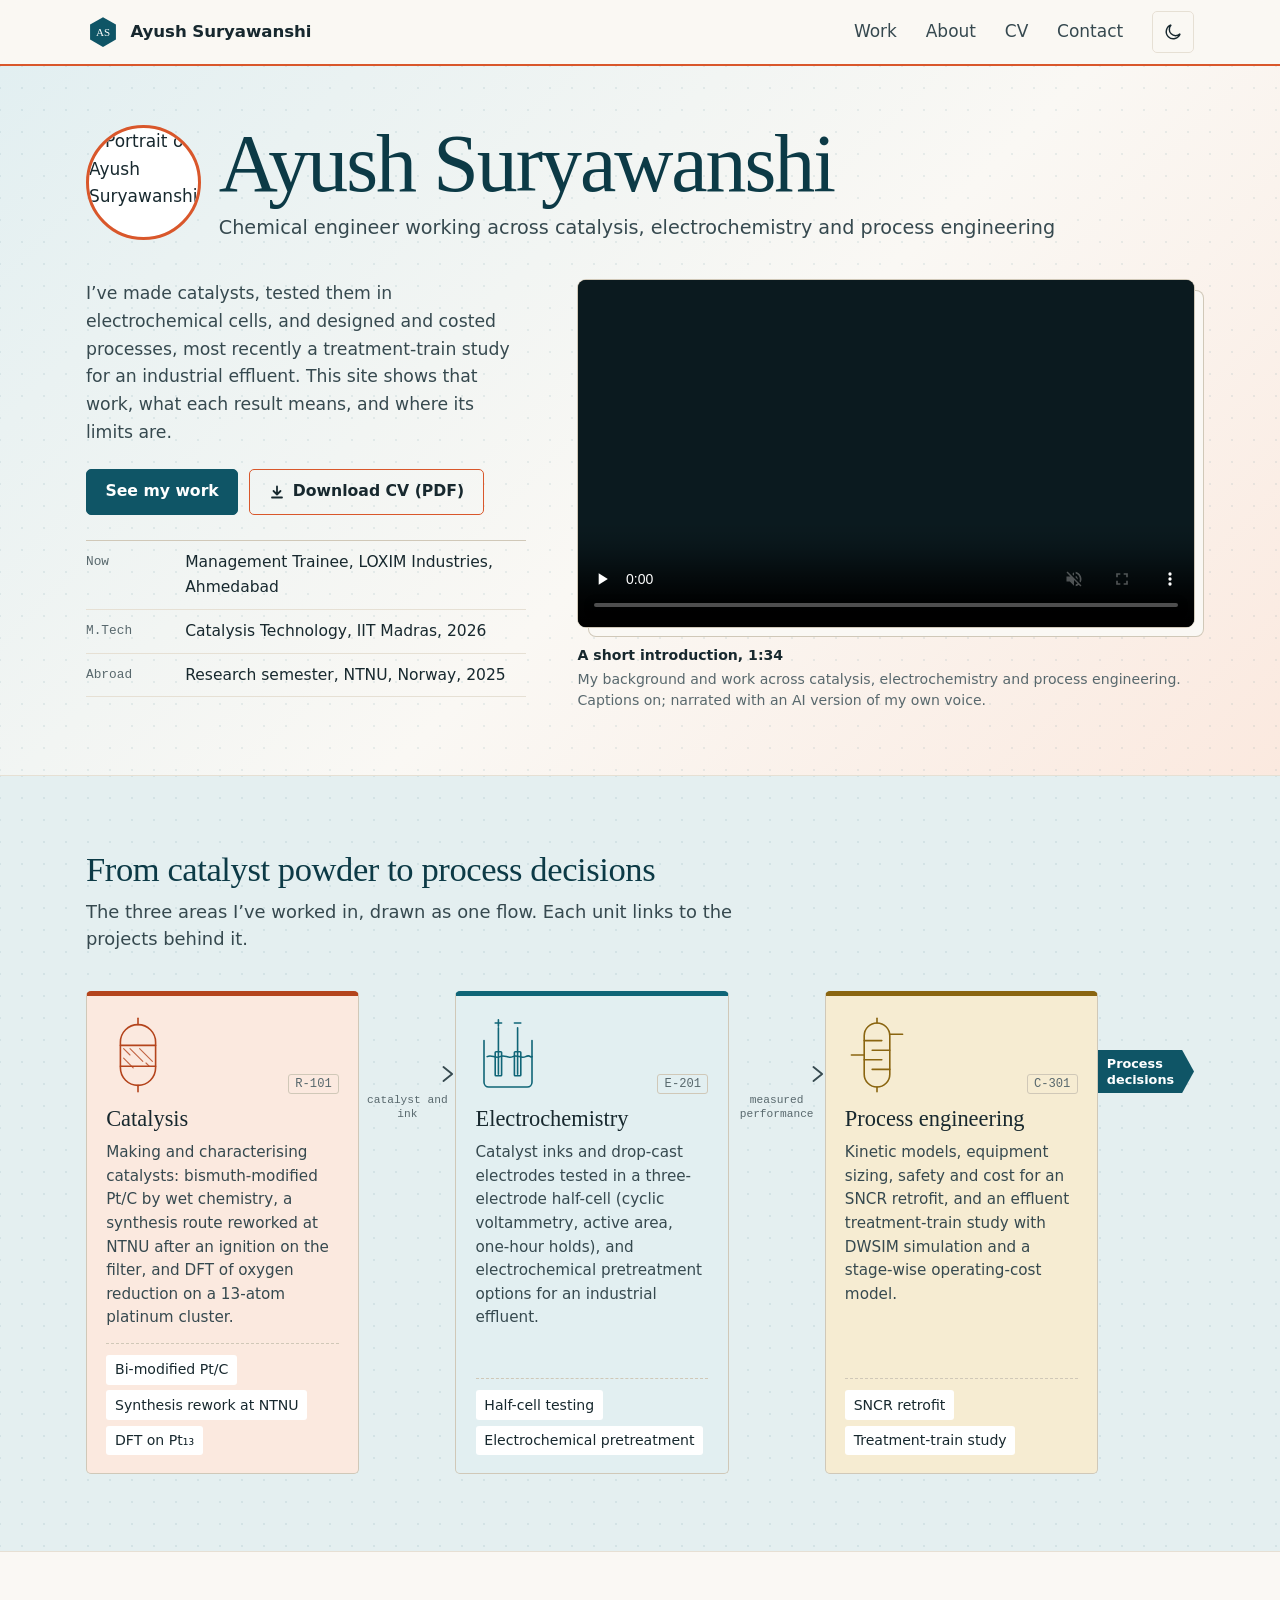
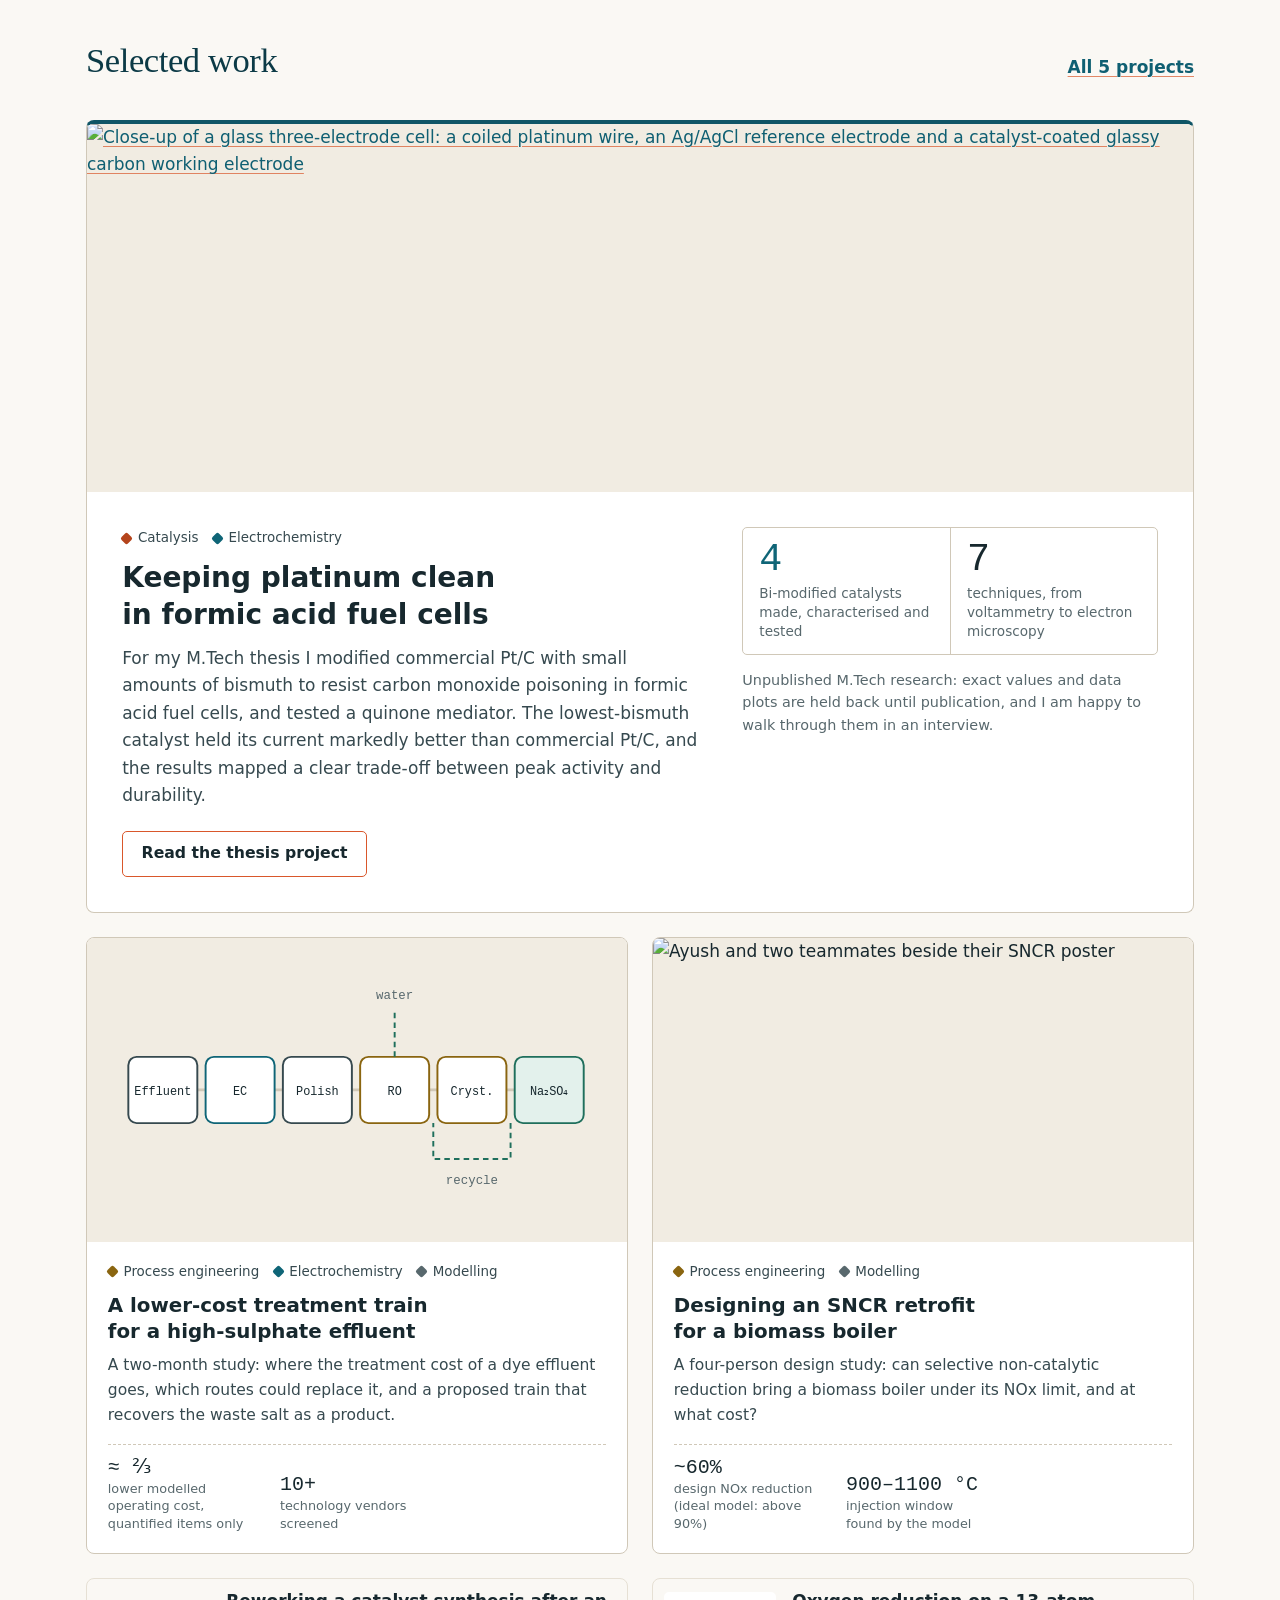
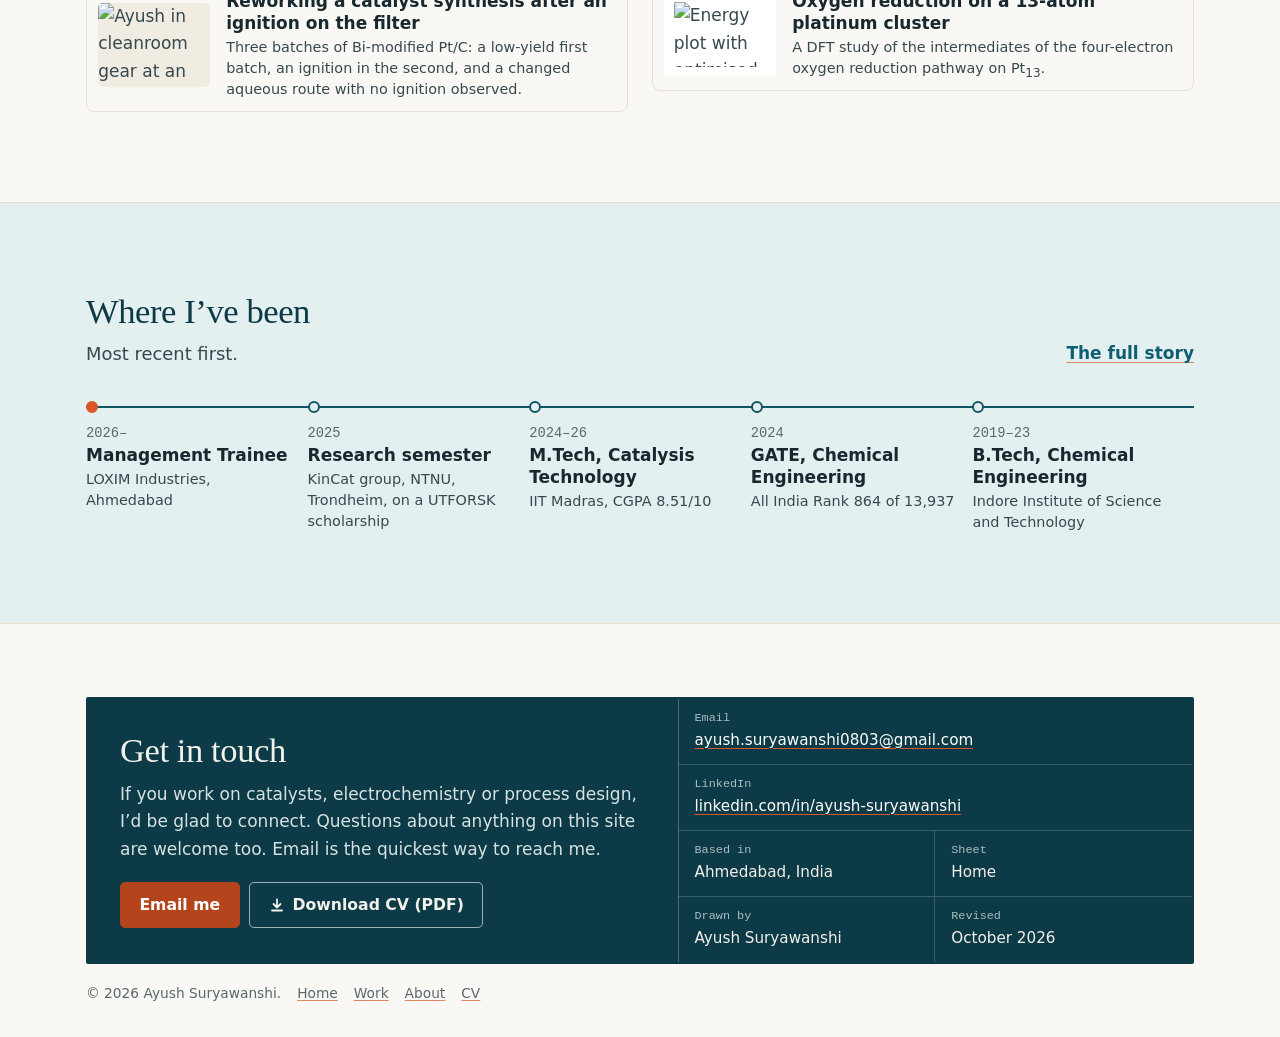
==== commit 0cd1ecef: "Thesis: findings in words until publication (site, CV, llms.txt, video) - Thesis page, home card, wo" ====
--- a/index.html
+++ b/index.html
@@ -26,9 +26,9 @@
 <meta name="twitter:image" content="https://suryawanshi-ayush.github.io/images/portrait-of-ayush-suryawanshi.jpg">
 <link rel="preload" href="/portfolio-staging/fonts/ibm-plex-sans-latin-400.woff2" as="font" type="font/woff2" crossorigin>
 <link rel="preload" href="/portfolio-staging/fonts/ibm-plex-serif-latin-400.woff2" as="font" type="font/woff2" crossorigin>
-<style>@font-face{font-family: "Plex Serif";src: url("/portfolio-staging/fonts/ibm-plex-serif-latin-400.woff2") format("woff2");font-weight: 400;font-display: swap}@font-face{font-family: "Plex Serif";src: url("/portfolio-staging/fonts/ibm-plex-serif-latin-500.woff2") format("woff2");font-weight: 500;font-display: swap}@font-face{font-family: "Plex Sans";src: url("/portfolio-staging/fonts/ibm-plex-sans-latin-400.woff2") format("woff2");font-weight: 400;font-display: swap}@font-face{font-family: "Plex Sans";src: url("/portfolio-staging/fonts/ibm-plex-sans-latin-400-italic.woff2") format("woff2");font-weight: 400;font-style: italic;font-display: swap}@font-face{font-family: "Plex Sans";src: url("/portfolio-staging/fonts/ibm-plex-sans-latin-500.woff2") format("woff2");font-weight: 500;font-display: swap}@font-face{font-family: "Plex Sans";src: url("/portfolio-staging/fonts/ibm-plex-sans-latin-600.woff2") format("woff2");font-weight: 600;font-display: swap}@font-face{font-family: "Plex Mono";src: url("/portfolio-staging/fonts/ibm-plex-mono-latin-400.woff2") format("woff2");font-weight: 400;font-display: swap}@font-face{font-family: "Plex Mono";src: url("/portfolio-staging/fonts/ibm-plex-mono-latin-500.woff2") format("woff2");font-weight: 500;font-display: swap}:root{--serif: "Plex Serif",Georgia,"Times New Roman",serif;--sans: "Plex Sans",system-ui,-apple-system,"Segoe UI",Roboto,sans-serif;--mono: "Plex Mono",ui-monospace,"SFMono-Regular",Menlo,monospace;--paper: #faf8f4;--sheet: #ffffff;--sheet-2: #f1ece2;--ink: #17282e;--ink-2: #36494f;--muted: #58686d;--line: #e6e0d4;--line-2: #d0c8b8;--dot: rgba(15,85,102,0.08);--link: #0f5f72;--solid: #0f5566;--on-solid: #ffffff;--focus: #d9572b;--primary: #0f5566;--deep: #0c3a46;--head: #0c3a46;--accent: #d9572b;--accent-text: #b4441c;--on-accent: #ffffff;--third: #c99a2e;--band: #e4eff0;--hero-bg: linear-gradient(135deg,#e2eff1 0%,#faf8f4 55%,#fbe9df 100%);--cat: #b4441c;--cat-soft: #fbe9df;--ec: #0f6577;--ec-soft: #e2eff1;--pr: #8a6510;--pr-soft: #f6ecd2;--ok: #1f6f5c;--ok-soft: #e3f1ec;--s1: #0f5566;--s2: #d9572b;--pt: #b9c1c4;--pt-edge: #86929a;--bi: #c4532a;--co: #c99a2e;--support: #2a3a40;--maxw: 1180px;--gutter: clamp(16px,4vw,36px);--r: 8px;--r-s: 5px;--ease: cubic-bezier(0.2,0.7,0.2,1);color-scheme: light}:root[data-theme="dark"]{--paper: #0e1b20;--sheet: #13262d;--sheet-2: #183039;--ink: #e9f0ef;--ink-2: #c4d1d1;--muted: #93a7aa;--line: #1f3740;--line-2: #2d4b55;--dot: rgba(233,240,239,0.06);--link: #7fd0dc;--solid: #5fbccb;--on-solid: #0e1b20;--focus: #f08a5d;--primary: #5fbccb;--deep: #0a2c35;--head: #e9f0ef;--accent: #f08a5d;--accent-text: #f39c78;--on-accent: #0e1b20;--third: #e6bc5c;--band: #112830;--hero-bg: linear-gradient(135deg,#11303a 0%,#0e1b20 55%,#2a1c16 100%);--cat: #f39c78;--cat-soft: #33221b;--ec: #6fcad8;--ec-soft: #12303a;--pr: #e6bc5c;--pr-soft: #2e2714;--ok: #86d3b6;--ok-soft: #15302a;--s1: #4fb8c9;--s2: #f08a5d;--pt: #6f8589;--pt-edge: #9fb3b6;--bi: #f39c78;--co: #e6bc5c;--support: #24363c;color-scheme: dark}@media (prefers-color-scheme: dark){:root:not([data-theme="light"]){--paper: #0e1b20;--sheet: #13262d;--sheet-2: #183039;--ink: #e9f0ef;--ink-2: #c4d1d1;--muted: #93a7aa;--line: #1f3740;--line-2: #2d4b55;--dot: rgba(233,240,239,0.06);--link: #7fd0dc;--solid: #5fbccb;--on-solid: #0e1b20;--focus: #f08a5d;--primary: #5fbccb;--deep: #0a2c35;--head: #e9f0ef;--accent: #f08a5d;--accent-text: #f39c78;--on-accent: #0e1b20;--third: #e6bc5c;--band: #112830;--hero-bg: linear-gradient(135deg,#11303a 0%,#0e1b20 55%,#2a1c16 100%);--cat: #f39c78;--cat-soft: #33221b;--ec: #6fcad8;--ec-soft: #12303a;--pr: #e6bc5c;--pr-soft: #2e2714;--ok: #86d3b6;--ok-soft: #15302a;--s1: #4fb8c9;--s2: #f08a5d;--pt: #6f8589;--pt-edge: #9fb3b6;--bi: #f39c78;--co: #e6bc5c;--support: #24363c;color-scheme: dark}}*,*::before,*::after{box-sizing: border-box}html{-webkit-text-size-adjust: 100%;text-size-adjust: 100%}@media (prefers-reduced-motion: no-preference){html{scroll-behavior: smooth}}body{margin: 0;background: var(--paper);color: var(--ink);font: 400 1.0625rem/1.62 var(--sans);font-synthesis: none;-webkit-font-smoothing: antialiased;text-rendering: optimizeLegibility}img,svg,video{max-width: 100%}img{height: auto}h1,h2,h3,h4{margin: 0;color: var(--ink);text-wrap: balance}h1{font: 400 clamp(2.3rem,5vw,3.7rem)/1.06 var(--serif);letter-spacing: -0.02em}h2{font: 400 clamp(1.6rem,2.7vw,2.2rem)/1.15 var(--serif);letter-spacing: -0.012em}h3{font-weight: 600;font-size: 1.12rem;line-height: 1.32}p{margin: 0 0 1rem}a{color: var(--link);text-decoration-thickness: 1px;text-underline-offset: 0.18em}a:hover{text-decoration-thickness: 2px}:focus-visible{outline: 2px solid var(--focus);outline-offset: 3px;border-radius: 2px}sub,sup{line-height: 0}strong,b{font-weight: 600}code{font: 0.86em var(--mono);background: var(--sheet-2);padding: 0.1em 0.35em;border-radius: 3px;overflow-wrap: anywhere}kbd{font: 0.8em var(--mono)}.sr-only{position: absolute;width: 1px;height: 1px;padding: 0;margin: -1px;overflow: hidden;clip: rect(0 0 0 0);white-space: nowrap;border: 0}.skip{position: absolute;left: -999px;top: 0.5rem;z-index: 100;background: var(--solid);color: var(--on-solid);padding: 0.6rem 1rem;border-radius: var(--r-s)}.skip:focus{left: 0.5rem}.wrap{max-width: var(--maxw);margin: 0 auto;padding: 0 var(--gutter)}.wrap.narrow{max-width: calc(46rem + 2 * var(--gutter))}.lede{font-size: clamp(1.06rem,1.4vw,1.2rem);line-height: 1.55;color: var(--ink-2);max-width: 62ch;margin: 0.8rem 0 0}.note{font-size: 0.9rem;line-height: 1.55;color: var(--muted);max-width: 70ch}.muted{color: var(--muted)}.sheet{background-color: var(--paper);background-image: radial-gradient(var(--dot) 1.1px,transparent 1.2px);background-size: 22px 22px;background-position: -11px -11px}.btn{display: inline-flex;align-items: center;justify-content: center;gap: 0.5rem;min-height: 46px;padding: 0.62rem 1.15rem;border-radius: var(--r-s);font: 600 0.98rem/1.2 var(--sans);text-decoration: none;white-space: nowrap;border: 1.5px solid var(--solid);cursor: pointer;transition: background-color 0.15s,color 0.15s}.btn-solid{background: var(--solid);color: var(--on-solid)}.btn-solid:hover{background: color-mix(in srgb,var(--solid) 86%,var(--ec))}.btn-line{background: transparent;color: var(--ink)}.btn-line:hover{background: var(--sheet)}.ic{width: 1rem;height: 1rem;fill: none;stroke: currentColor;stroke-width: 1.8;stroke-linecap: round;stroke-linejoin: round;flex: 0 0 auto}.cta{display: flex;flex-wrap: wrap;gap: 0.7rem;margin-top: 1.4rem}.site-head{position: sticky;top: 0;z-index: 30;background: color-mix(in srgb,var(--paper) 92%,transparent);backdrop-filter: saturate(1.4) blur(10px);border-bottom: 1px solid var(--line);view-transition-name: site-head}.head-row{display: flex;align-items: center;gap: 1rem;min-height: 64px}.brand{display: inline-flex;align-items: center;gap: 0.65rem;text-decoration: none;color: var(--ink);margin-right: auto}.mark{width: 34px;height: 34px;flex: 0 0 auto}.mark path{fill: var(--solid)}.mark text{fill: var(--on-solid);font: 500 13px var(--serif);text-anchor: middle}.brand-name{font-weight: 600;font-size: 1.04rem;letter-spacing: -0.005em}.site-nav ul{list-style: none;display: flex;gap: 0.2rem;margin: 0;padding: 0}.site-nav a{display: block;padding: 0.5rem 0.8rem;border-radius: var(--r-s);color: var(--ink-2);text-decoration: none;font-weight: 500}.site-nav a:hover{color: var(--ink);background: var(--sheet)}.site-nav a[aria-current="page"]{color: var(--ink);box-shadow: inset 0 -2px 0 var(--ink);border-radius: 0}.theme-btn,.menu-btn{width: 42px;height: 42px;display: grid;place-items: center;padding: 0;border: 1px solid var(--line);border-radius: var(--r-s);background: transparent;color: var(--ink);cursor: pointer}.theme-btn:hover,.menu-btn:hover{background: var(--sheet)}.theme-btn svg{width: 20px;height: 20px;fill: none;stroke: currentColor;stroke-width: 1.7;stroke-linecap: round}.theme-btn .i-sun{display: none}:root[data-theme="dark"] .theme-btn .i-sun{display: block}:root[data-theme="dark"] .theme-btn .i-moon{display: none}@media (prefers-color-scheme: dark){:root:not([data-theme="light"]) .theme-btn .i-sun{display: block}:root:not([data-theme="light"]) .theme-btn .i-moon{display: none}}.menu-btn{display: none}.burger,.burger::before,.burger::after{display: block;width: 18px;height: 1.8px;background: currentColor;border-radius: 1px;position: relative;transition: transform 0.2s var(--ease)}.burger::before,.burger::after{content: "";position: absolute;left: 0}.burger::before{top: -6px}.burger::after{top: 6px}.menu-btn[aria-expanded="true"] .burger{background: transparent}.menu-btn[aria-expanded="true"] .burger::before{transform: translateY(6px) rotate(45deg)}.menu-btn[aria-expanded="true"] .burger::after{transform: translateY(-6px) rotate(-45deg)}@media (max-width: 720px){.brand-name{font-size: 0.98rem}html.js .menu-btn{display: grid}html.js .site-nav{position: absolute;left: 0;right: 0;top: 100%;background: var(--paper);border-bottom: 1px solid var(--line);display: none}html.js .site-nav.open{display: block}html.js .site-nav ul{flex-direction: column;padding: 0.4rem var(--gutter) 1rem}html.js .site-nav a{padding: 0.8rem 0.4rem;font-size: 1.08rem;border-bottom: 1px solid var(--line);border-radius: 0}html.js .site-nav a[aria-current="page"]{box-shadow: inset 3px 0 0 var(--ink);padding-left: 0.8rem}html:not(.js) .head-row{flex-wrap: wrap;padding-bottom: 0.4rem}html:not(.js) .site-nav{order: 3;width: 100%}}.section{padding: clamp(3.2rem,7vw,5.6rem) 0;border-top: 1px solid var(--line)}.section.tight{padding-top: clamp(1.6rem,3vw,2.4rem);border-top: 0}.section-head{margin-bottom: clamp(1.6rem,3vw,2.4rem)}.section-head.split{display: flex;align-items: end;justify-content: space-between;gap: 1rem 2rem;flex-wrap: wrap}.section-head .lede{margin-top: 0.5rem}.more-link{font-weight: 600;white-space: nowrap}.hero{padding: clamp(1.8rem,4.5vw,3.6rem) 0 clamp(2.6rem,5vw,4rem)}.hero-grid{display: grid;grid-template-columns: minmax(0,5fr) minmax(0,7fr);grid-template-areas: "id id" "text video";column-gap: clamp(1.6rem,4vw,3.6rem);row-gap: clamp(1.4rem,3vw,2.4rem);align-items: start}.hero-id{grid-area: id;display: flex;gap: 1.1rem;align-items: center}.hero-photo{margin: 0;flex: 0 0 auto;width: clamp(84px,9vw,124px);aspect-ratio: 1;border-radius: 50%;overflow: hidden;border: 1px solid var(--line-2);background: var(--sheet)}.hero-photo img{width: 100%;height: 100%;object-fit: cover;display: block}.hero-name{font: 400 clamp(2.5rem,6.4vw,5.4rem)/0.98 var(--serif);letter-spacing: -0.025em}.hero-role{margin: 0.7rem 0 0;color: var(--ink-2);font-size: clamp(1rem,1.5vw,1.2rem);line-height: 1.4}.hero-text{grid-area: text}.hero-lede{font-size: clamp(1.06rem,1.35vw,1.17rem);line-height: 1.6;color: var(--ink-2);margin: 0;max-width: 46ch}.facts{margin: 1.6rem 0 0;display: grid;gap: 0;border-top: 1px solid var(--line-2);max-width: 30rem}.facts div{display: grid;grid-template-columns: 5.4rem 1fr;gap: 0.8rem;padding: 0.55rem 0;border-bottom: 1px solid var(--line)}.facts dt{font: 500 0.8rem/1.9 var(--mono);color: var(--muted)}.facts dd{margin: 0;font-size: 0.97rem;color: var(--ink)}.intro-video{grid-area: video;margin: 0;align-self: start}.iv-frame{position: relative;width: 100%;aspect-ratio: 16 / 9;border-radius: var(--r);background: #0b1a1f;box-shadow: 0 0 0 1px var(--line-2),10px 10px 0 -1px var(--paper),10px 10px 0 0 var(--line-2);isolation: isolate}.iv-video{display: block;width: 100%;height: 100%;border-radius: var(--r);background: #0b1a1f;object-fit: cover}.iv-frame:fullscreen{width: 100%;height: 100%;border-radius: 0;display: grid;place-items: center;background: #000;box-shadow: none}.iv-frame:fullscreen .iv-video{height: auto;max-height: 100%;aspect-ratio: 16 / 9;border-radius: 0;object-fit: contain}.iv-caption{position: absolute;left: 50%;bottom: 6%;transform: translateX(-50%);width: max-content;max-width: 88%;margin: 0;text-align: center;text-wrap: balance;font: 500 clamp(13px,1.25vw,19px)/1.35 var(--sans);color: #f4f6f8;background: rgba(8,12,20,0.8);padding: 0.28em 0.7em 0.32em;border-radius: 5px;pointer-events: none;transition: bottom 0.25s var(--ease),opacity 0.2s}.iv-caption:empty,.iv-frame[data-cc="off"] .iv-caption{opacity: 0}.iv-frame[data-ui="show"] .iv-caption{bottom: calc(6% + 44px)}.iv-frame button{font: inherit;cursor: pointer}.iv-frame [hidden]{display: none !important}.iv-sound{position: absolute;left: 12px;top: 12px;display: inline-flex;align-items: center;gap: 0.5rem;padding: 0.45rem 0.9rem 0.45rem 0.65rem;border-radius: 999px;border: 1px solid rgba(255,255,255,0.3);background: rgba(10,16,28,0.75);color: #fff;font-size: 0.88rem;font-weight: 500;backdrop-filter: blur(6px)}.iv-sound:hover,.iv-sound:focus-visible{background: rgba(10,16,28,0.92);border-color: rgba(255,255,255,0.6)}.iv-sound-ic{display: inline-grid;width: 1.1rem;height: 1.1rem}.iv-big{position: absolute;left: 50%;top: 50%;width: clamp(56px,7vw,80px);height: clamp(56px,7vw,80px);transform: translate(-50%,-50%);border-radius: 50%;border: 1px solid rgba(255,255,255,0.45);background: rgba(10,16,28,0.65);color: #fff;padding: 0;display: grid;place-items: center;backdrop-filter: blur(6px)}.iv-big svg{width: 42%;height: 42%;margin-left: 6%}.iv-big:hover,.iv-big:focus-visible{background: rgba(10,16,28,0.88)}.iv-bar{position: absolute;left: 0;right: 0;bottom: 0;display: flex;align-items: center;gap: 0.3rem;padding: 28px 10px 8px;border-radius: 0 0 var(--r) var(--r);background: linear-gradient(180deg,rgba(0,0,0,0),rgba(0,0,0,0.72));color: #fff;opacity: 0;transition: opacity 0.25s}.iv-frame[data-ui="show"] .iv-bar{opacity: 1}.iv-btn{width: 36px;height: 36px;flex: 0 0 auto;display: grid;place-items: center;padding: 0;border: 0;border-radius: 6px;background: transparent;color: #fff}.iv-btn:hover,.iv-btn:focus-visible{background: rgba(255,255,255,0.16)}.iv-btn svg,.iv-big svg,.iv-sound svg{fill: none;stroke: currentColor;stroke-width: 1.8;stroke-linecap: round;stroke-linejoin: round}.iv-btn svg{width: 20px;height: 20px}.iv-toggle svg path,.iv-big svg path{fill: currentColor;stroke: none}.iv-frame[data-state="playing"] .iv-toggle .i-play,.iv-frame:not([data-state="playing"]) .iv-toggle .i-pause,.iv-big .i-pause{display: none}.iv-mute .i-on,.iv-sound .i-on{display: none}.iv-frame[data-sound="on"] .iv-mute .i-on{display: inline}.iv-frame[data-sound="on"] .iv-mute .i-off{display: none}.iv-frame[data-cc="off"] .iv-cc{opacity: 0.55}.iv-seek{flex: 1 1 auto;min-width: 60px;margin: 0 0.4rem;accent-color: var(--accent);cursor: pointer}.iv-time{font: 0.74rem var(--mono);white-space: nowrap;opacity: 0.92;margin-right: 0.2rem}.iv-meta{margin: 1.1rem 0 0;color: var(--muted);font-size: 0.88rem;line-height: 1.5;display: flex;flex-wrap: wrap;gap: 0.2rem 0.8rem}.iv-meta #iv-title{color: var(--ink);font-weight: 600}html.js .iv-frame:focus-visible{outline: 2px solid var(--focus);outline-offset: 4px}@media (max-width: 980px){.hero-grid{grid-template-columns: minmax(0,1fr);grid-template-areas: "id" "video" "text"}.hero-lede{max-width: 60ch}}@media (max-width: 600px){.hero{padding-top: 1.2rem}.hero-grid{row-gap: 1.1rem}.hero-id{gap: 0.9rem}.hero-photo{width: 84px}.hero-name{font-size: clamp(2rem,9vw,2.6rem)}.hero-role{font-size: 0.94rem;margin-top: 0.35rem}h1{font-size: clamp(2rem,8.4vw,2.5rem)}.hero-name{font-size: clamp(2rem,9vw,2.6rem)}.lede{font-size: 1.02rem}.iv-frame{box-shadow: 0 0 0 1px var(--line-2)}.iv-sound{left: 8px;top: 8px;font-size: 0.76rem;padding: 0.3rem 0.65rem 0.3rem 0.5rem}.iv-bar{padding: 22px 4px 4px;gap: 0}.iv-btn{width: 34px;height: 34px}.iv-time{display: none}.iv-frame[data-ui="show"] .iv-caption{bottom: calc(5% + 38px)}.iv-meta{font-size: 0.82rem;margin-top: 0.7rem}.cta{margin-top: 1.1rem}.cta .btn{flex: 1 1 100%}.facts div{grid-template-columns: 4.6rem 1fr}}.pfd{padding: clamp(3rem,6vw,4.6rem) 0 clamp(3rem,6vw,4.8rem);border-top: 1px solid var(--line)}.flowline{list-style: none;margin: 0;padding: 0;display: grid;grid-template-columns: minmax(0,1fr) 96px minmax(0,1fr) 96px minmax(0,1fr) 96px;align-items: stretch}.unit{display: flex;flex-direction: column}.unit .unit-links{margin-top: auto}.unit{--c: var(--ink);--soft: var(--sheet);background: var(--sheet);border: 1px solid var(--line-2);border-top: 3px solid var(--c);border-radius: var(--r-s);padding: 1.2rem 1.2rem 1.1rem;position: relative}.unit.catalysis{--c: var(--cat);--soft: var(--cat-soft)}.unit.electrochemistry{--c: var(--ec);--soft: var(--ec-soft)}.unit.process{--c: var(--pr);--soft: var(--pr-soft)}.unit-sym{display: flex;align-items: end;justify-content: space-between;margin-bottom: 0.8rem;color: var(--c)}.sym{width: 64px;height: 78px;fill: none;stroke: currentColor;stroke-width: 2;stroke-linecap: round;stroke-linejoin: round}.sym .fill{stroke-width: 1.4;opacity: 0.8}.unit-tag{font: 500 0.76rem var(--mono);color: var(--muted);border: 1px solid var(--line-2);border-radius: 3px;padding: 0.1rem 0.4rem}.unit h3{font: 400 1.4rem/1.2 var(--serif);color: var(--ink)}.unit p{font-size: 0.95rem;line-height: 1.55;color: var(--ink-2);margin: 0.5rem 0 0.8rem}.unit-links{list-style: none;margin: 0;padding: 0.7rem 0 0;border-top: 1px dashed var(--line-2);display: flex;flex-wrap: wrap;gap: 0.35rem 0.5rem}.unit-links a{display: inline-block;font-size: 0.88rem;font-weight: 500;color: var(--ink);text-decoration: none;background: var(--soft);border-radius: 3px;padding: 0.22rem 0.55rem}.unit-links a:hover{text-decoration: underline}.stream{position: relative;display: flex;flex-direction: column;justify-content: flex-start;align-items: center;color: var(--line-2);padding-top: 4.4rem}.stream svg{width: 100%;height: 24px;overflow: visible;fill: none;stroke: var(--ink-2);stroke-width: 2;stroke-linecap: round;stroke-linejoin: round}.stream span{font: 500 0.7rem/1.25 var(--mono);color: var(--muted);text-align: center;margin-top: 0.45rem;padding: 0 0.2rem}.stream.out{align-items: stretch}.stream .offpage{position: relative;align-self: flex-end;margin: -2.25rem 0 0;padding: 0.4rem 1.25rem 0.4rem 0.55rem;width: 100%;font: 600 0.8rem/1.2 var(--sans);color: var(--on-solid);background: var(--solid);text-align: left;clip-path: polygon(0 0,calc(100% - 12px) 0,100% 50%,calc(100% - 12px) 100%,0 100%)}.stream.out svg{width: 30%}html.motion .pfd .flow{stroke-dasharray: 100;stroke-dashoffset: 100}html.motion .pfd.in .flow{stroke-dashoffset: 0;transition: stroke-dashoffset 0.7s var(--ease)}html.motion .pfd.in .stream:nth-child(4) .flow{transition-delay: 0.55s}html.motion .pfd.in .stream:nth-child(6) .flow{transition-delay: 1.1s}@media (max-width: 980px){.flowline{grid-template-columns: minmax(0,1fr)}.stream{flex-direction: row;justify-content: flex-start;align-items: center;padding: 0 0 0 2.6rem;height: 58px}.stream svg{display: none}.stream::before{content: "";position: absolute;left: 1.4rem;top: 0;bottom: 8px;border-left: 2px solid var(--ink-2)}.stream::after{content: "";position: absolute;left: calc(1.4rem - 5px);bottom: 0;border: 6px solid transparent;border-top: 9px solid var(--ink-2);border-bottom: 0}.stream span{margin: 0;text-align: left}.stream.out{height: auto;padding: 1.4rem 0 0 0}.stream.out::before{bottom: auto;height: 1.4rem}.stream.out::after{display: none}.stream .offpage{margin: 0;width: auto;align-self: flex-start}}.tags{list-style: none;margin: 0 0 0.65rem;padding: 0;display: flex;flex-wrap: wrap;gap: 0.3rem 0.9rem}.tag{display: inline-flex;align-items: center;gap: 0.42rem;font-size: 0.84rem;font-weight: 500;color: var(--ink-2)}.tag::before{content: "";width: 9px;height: 9px;border-radius: 2px;background: var(--c,var(--muted));transform: rotate(45deg)}.tag.catalysis{--c: var(--cat)}.tag.electrochemistry{--c: var(--ec)}.tag.process{--c: var(--pr)}.tag.modelling{--c: var(--muted)}.feature{border: 1px solid var(--line-2);border-radius: var(--r);background: var(--sheet);overflow: hidden}.feature-media{display: block;background: var(--sheet-2);aspect-ratio: 3 / 1;overflow: hidden}.feature-media img{width: 100%;height: 100%;object-fit: cover;display: block}.feature-body{display: grid;grid-template-columns: minmax(0,7fr) minmax(0,5fr);gap: clamp(1.2rem,3vw,2.6rem);padding: clamp(1.3rem,3vw,2.2rem)}.feature-body h3{font-size: clamp(1.35rem,2.2vw,1.75rem);margin-bottom: 0.7rem}.feature-body h3 a{color: var(--ink);text-decoration: none}.feature-body h3 a:hover{text-decoration: underline}.fb-text>p{color: var(--ink-2);max-width: 60ch;margin-bottom: 1.3rem}.readings{display: grid;grid-template-columns: 1fr 1fr;gap: 0;margin: 0 0 0.9rem;border: 1px solid var(--line-2);border-radius: var(--r-s)}.readings div{padding: 0.8rem 1rem;display: flex;flex-direction: column-reverse;justify-content: flex-end;gap: 0.25rem}.readings div + div{border-left: 1px solid var(--line-2)}.readings dd{margin: 0;font: 500 clamp(1.8rem,3.2vw,2.4rem)/1 var(--mono);color: var(--ink);letter-spacing: -0.02em}.readings div:first-child dd{color: var(--ec)}.readings dt{font-size: 0.85rem;line-height: 1.4;color: var(--muted)}.feature .note{margin: 0}.pair{display: grid;grid-template-columns: 1fr 1fr;gap: clamp(1rem,2vw,1.5rem);margin-top: clamp(1rem,2vw,1.5rem)}.tile{border: 1px solid var(--line-2);border-radius: var(--r);background: var(--sheet);overflow: hidden}.tile-link{display: grid;grid-template-rows: auto 1fr;height: 100%;color: inherit;text-decoration: none}.tile-link:hover h3,.tile-link:focus-visible h3{text-decoration: underline;text-underline-offset: 0.16em}.tile .media{aspect-ratio: 16 / 9}.tile-body{padding: 1.2rem 1.3rem 1.3rem;display: flex;flex-direction: column}.tile-body h3{font-size: 1.24rem;margin-bottom: 0.45rem}.tile-body p{color: var(--ink-2);font-size: 0.97rem}.mini-stats{display: flex;gap: 1.6rem;margin: auto 0 0;padding-top: 0.7rem;border-top: 1px dashed var(--line-2)}.mini-stats div{display: flex;flex-direction: column-reverse}.mini-stats dd{margin: 0;font: 500 1.25rem/1.2 var(--mono);color: var(--ink)}.mini-stats dt{font-size: 0.8rem;line-height: 1.35;color: var(--muted);max-width: 18ch}.media{position: relative;overflow: hidden;background: var(--sheet-2)}.media img{width: 100%;height: 100%;object-fit: cover;display: block}.media.contain{background: #fff}.media.contain img{object-fit: contain;padding: 0.6rem}.art-media{display: grid;place-items: center;background: var(--sheet-2)}.art{width: 92%;height: auto}.art text{font: 500 8.6px var(--mono);fill: var(--ink);text-anchor: middle}.art .art-small{font-size: 9px;fill: var(--muted)}.art .art-line path{fill: none;stroke: var(--line-2);stroke-width: 2}.art-u rect{fill: var(--sheet);stroke: var(--ink-2);stroke-width: 1.4}.art-u.u1 rect{stroke: var(--ec)}.art-u.u3 rect,.art-u.u4 rect{stroke: var(--pr)}.art-u.u5 rect{stroke: var(--ok);fill: var(--ok-soft)}.art .art-rec{fill: none;stroke: var(--ok);stroke-width: 1.4;stroke-dasharray: 4 3}.also{list-style: none;margin: clamp(1rem,2vw,1.5rem) 0 0;padding: 0;display: grid;grid-template-columns: 1fr 1fr;gap: clamp(1rem,2vw,1.5rem)}.also a{display: grid;grid-template-columns: 112px 1fr;gap: 1rem;align-items: center;padding: 0.7rem;border: 1px solid var(--line);border-radius: var(--r);color: var(--ink-2);text-decoration: none;background: var(--paper)}.also a:hover{background: var(--sheet)}.also a:hover strong{text-decoration: underline}.also .media{aspect-ratio: 4 / 3;border-radius: var(--r-s)}.also strong{display: block;color: var(--ink);margin-bottom: 0.2rem;line-height: 1.3}.also span span{display: block;font-size: 0.9rem;line-height: 1.45}@media (max-width: 860px){.feature-body{grid-template-columns: minmax(0,1fr)}.feature-media{aspect-ratio: 2 / 1}.pair,.also{grid-template-columns: minmax(0,1fr)}}@media (max-width: 480px){.readings{grid-template-columns: 1fr}.readings div + div{border-left: 0;border-top: 1px solid var(--line-2)}.also a{grid-template-columns: 84px 1fr}}.path{list-style: none;margin: 0;padding: 0;display: grid;grid-template-columns: repeat(5,minmax(0,1fr));border-top: 2px solid var(--ink)}.path li{position: relative;padding: 1.1rem 1rem 0 0;display: flex;flex-direction: column;gap: 0.2rem}.path li::before{content: "";position: absolute;top: -7px;left: 0;width: 12px;height: 12px;background: var(--paper);border: 2px solid var(--ink);border-radius: 50%}.path li:first-child::before{background: var(--ink)}.path .yr{font: 500 0.86rem var(--mono);color: var(--muted)}.path strong{line-height: 1.3}.path span:last-child{font-size: 0.9rem;color: var(--ink-2);line-height: 1.45}@media (max-width: 860px){.path{grid-template-columns: 1fr;border-top: 0;border-left: 2px solid var(--ink);margin-left: 6px}.path li{padding: 0 0 1.3rem 1.3rem}.path li::before{top: 0.2rem;left: -7px}}.site-foot{padding: clamp(3rem,6vw,4.6rem) 0 2rem;border-top: 1px solid var(--line)}.titleblock{display: grid;grid-template-columns: minmax(0,1.15fr) minmax(0,1fr);border: 2px solid var(--ink);border-radius: 2px;background: var(--sheet)}.tb-main{padding: clamp(1.3rem,3vw,2rem);border-right: 1px solid var(--ink)}.tb-title{margin-bottom: 0.6rem}.tb-main p{color: var(--ink-2);max-width: 54ch}.tb-actions{display: flex;flex-wrap: wrap;gap: 0.6rem;margin-top: 1.2rem}.tb-cells{margin: 0;display: grid;grid-template-columns: 1fr 1fr}.tb-cells div{padding: 0.75rem 1rem;border-bottom: 1px solid var(--line-2);min-width: 0}.tb-cells div:nth-child(-n + 2){grid-column: 1 / -1}.tb-cells div:nth-child(n + 3):nth-child(odd){border-right: 1px solid var(--line-2)}.tb-cells div:nth-last-child(-n + 2){border-bottom: 0}.tb-cells dt{font: 500 0.74rem var(--mono);color: var(--muted);margin-bottom: 0.15rem}.tb-cells dd{margin: 0;font-size: 0.95rem;overflow-wrap: anywhere}.foot-note{margin: 1.1rem 0 0;font-size: 0.86rem;color: var(--muted);display: flex;flex-wrap: wrap;gap: 0.3rem 1rem}.foot-note a{color: var(--muted)}@media (max-width: 860px){.titleblock{grid-template-columns: minmax(0,1fr)}.tb-main{border-right: 0;border-bottom: 1px solid var(--ink)}}@media (max-width: 480px){.tb-cells{grid-template-columns: minmax(0,1fr)}.tb-cells div:nth-child(n + 3):nth-child(odd){border-right: 0}.tb-cells div:nth-last-child(2){border-bottom: 1px solid var(--line-2)}.tb-actions .btn{flex: 1 1 auto}}.page-head{padding: clamp(2.2rem,5vw,3.8rem) 0 clamp(2rem,4vw,3rem);border-bottom: 1px solid var(--line)}.page-head .tags{margin-bottom: 0.8rem}.crumbs{display: flex;gap: 0.5rem;align-items: center;font-size: 0.9rem;color: var(--muted);margin-bottom: 1.1rem;flex-wrap: wrap}.crumbs a{color: var(--muted)}.crumbs [aria-current]{color: var(--ink-2)}.filters{display: flex;flex-wrap: wrap;gap: 0.45rem;margin-top: 1.6rem}.filters button{font: 500 0.92rem var(--sans);color: var(--ink-2);background: var(--sheet);border: 1px solid var(--line-2);border-radius: 999px;padding: 0.45rem 0.9rem;cursor: pointer;display: inline-flex;gap: 0.45rem;align-items: center}.filters button .n{font: 500 0.76rem var(--mono);color: var(--muted)}.filters button:hover{border-color: var(--ink-2)}.filters button[aria-pressed="true"]{background: var(--solid);border-color: var(--solid);color: var(--on-solid)}.filters button[aria-pressed="true"] .n{color: inherit;opacity: 0.75}.worklist{list-style: none;margin: 0;padding: 0;display: grid;gap: 1.1rem}.work-row[hidden]{display: none}.work-link{display: grid;grid-template-columns: 260px minmax(0,1fr) 200px;gap: clamp(1rem,2.4vw,1.8rem);padding: 1rem;border: 1px solid var(--line-2);border-radius: var(--r);background: var(--sheet);color: inherit;text-decoration: none;align-items: start}.work-link:hover{border-color: var(--ink-2)}.work-link:hover h2{text-decoration: underline;text-underline-offset: 0.16em}.work-link .media{aspect-ratio: 4 / 3;border-radius: var(--r-s)}.work-body h2{font-size: clamp(1.2rem,2vw,1.42rem);margin-bottom: 0.45rem}.work-body p{color: var(--ink-2);margin-bottom: 0.6rem}.work-meta{display: flex;flex-wrap: wrap;gap: 0.2rem 1.2rem;font-size: 0.86rem;color: var(--muted) !important;margin: 0 !important}.work-stats{margin: 0;display: grid;gap: 0.8rem;padding-left: 1.2rem;border-left: 1px dashed var(--line-2);align-self: stretch;align-content: center}.work-stats div{display: flex;flex-direction: column-reverse}.work-stats dd{margin: 0;font: 500 1.3rem/1.2 var(--mono)}.work-stats dt{font-size: 0.8rem;line-height: 1.35;color: var(--muted)}.earlier{margin: 1.8rem 0 0;color: var(--ink-2);font-size: 0.95rem}@media (max-width: 960px){.work-link{grid-template-columns: 200px minmax(0,1fr)}.work-stats{grid-column: 2;padding-left: 0;border-left: 0;border-top: 1px dashed var(--line-2);padding-top: 0.7rem;display: flex;gap: 1.6rem}}@media (max-width: 620px){.work-link{grid-template-columns: minmax(0,1fr)}.work-link .media{aspect-ratio: 16 / 9}.work-stats{grid-column: auto}}.proj-head h1{max-width: 22ch}.datasheet{margin: 1.8rem 0 0;display: grid;grid-template-columns: repeat(auto-fill,minmax(min(100%,15rem),1fr));border-top: 2px solid var(--ink)}.datasheet div{padding: 0.7rem 0.9rem;border-right: 1px solid var(--line-2);border-bottom: 1px solid var(--line-2);border-left: 1px solid var(--line-2);margin-left: -1px;background: var(--sheet)}.datasheet dt{font: 500 0.74rem var(--mono);color: var(--muted);margin-bottom: 0.15rem}.datasheet dd{margin: 0;font-size: 0.94rem;line-height: 1.45;color: var(--ink)}.proj-hero{margin: clamp(1.6rem,3vw,2.4rem) 0 0}.fig.proj-hero img{width: auto;height: auto;max-width: 100%;max-height: 560px;border-radius: var(--r);display: block;margin: 0 auto}.fig.proj-hero.natural img{max-height: 640px}.proj-hero figcaption{text-align: center;margin-left: auto;margin-right: auto}.proj-hero figcaption{margin-top: 0.6rem;font-size: 0.88rem;color: var(--muted);max-width: 80ch}.proj-layout{display: grid;grid-template-columns: 220px minmax(0,1fr);gap: clamp(1.6rem,4vw,3.6rem);padding-top: clamp(2rem,4vw,3rem);padding-bottom: clamp(3rem,6vw,4.5rem)}.toc{position: sticky;top: 88px;align-self: start;font-size: 0.92rem}.toc-h{font-weight: 600;margin-bottom: 0.6rem}.toc ol{list-style: none;margin: 0;padding: 0;border-left: 1px solid var(--line-2)}.toc a{display: block;padding: 0.32rem 0 0.32rem 0.9rem;margin-left: -1px;border-left: 2px solid transparent;color: var(--muted);text-decoration: none;line-height: 1.35}.toc a:hover{color: var(--ink)}.toc a.active{color: var(--ink);border-left-color: var(--ink);font-weight: 500}.prose{max-width: 46rem;min-width: 0}.prose>section{scroll-margin-top: 84px;padding-bottom: 1.8rem}.prose>section + section{border-top: 1px solid var(--line);padding-top: 2.2rem}.prose h2{font-size: clamp(1.4rem,2.2vw,1.75rem);margin-bottom: 1rem}.prose h3{margin: 1.6rem 0 0.6rem}.prose p,.prose li{color: var(--ink-2)}.prose ul,.prose ol{padding-left: 1.2rem}.prose li{margin-bottom: 0.45rem}.prose li::marker{color: var(--muted)}.tight li{margin-bottom: 0.55rem}.glance dl{margin: 0;display: grid;grid-template-columns: 1fr 1fr;border: 1px solid var(--line-2);border-radius: var(--r);background: var(--sheet)}.glance dl div{padding: 1rem 1.1rem;border-bottom: 1px solid var(--line)}.glance dl div:nth-child(odd){border-right: 1px solid var(--line)}.glance dl div:nth-last-child(-n + 2){border-bottom: 0}.glance dt{font-weight: 600;color: var(--ink);margin-bottom: 0.3rem}.glance dd{margin: 0;color: var(--ink-2);font-size: 0.96rem;line-height: 1.55}@media (max-width: 640px){.glance dl{grid-template-columns: minmax(0,1fr)}.glance dl div:nth-child(odd){border-right: 0}.glance dl div:nth-last-child(2){border-bottom: 1px solid var(--line)}}.takeaway{background: var(--sheet);border-left: 3px solid var(--ink);padding: 1rem 1.2rem;border-radius: 0 var(--r-s) var(--r-s) 0;margin-top: 1.4rem}.steps{list-style: none;padding: 0 !important;margin: 1.2rem 0;counter-reset: s}.steps li{counter-increment: s;position: relative;padding: 0 0 1.2rem 3rem;margin: 0}.steps li::before{content: counter(s);position: absolute;left: 0;top: 0;width: 32px;height: 32px;display: grid;place-items: center;border: 1.5px solid var(--ink);border-radius: 50%;font: 500 0.85rem var(--mono);color: var(--ink);background: var(--paper)}.steps li:not(:last-child)::after{content: "";position: absolute;left: 15.5px;top: 34px;bottom: 4px;width: 1px;background: var(--line-2)}.steps h3{margin: 0.2rem 0 0.25rem;font-size: 1.04rem}.steps p{margin: 0}details.more{margin: 1.4rem 0;border: 1px solid var(--line-2);border-radius: var(--r);background: var(--sheet)}details.more>summary{cursor: pointer;list-style: none;padding: 0.85rem 1.1rem;font-weight: 600;display: flex;gap: 0.7rem;align-items: center;color: var(--ink)}details.more>summary::-webkit-details-marker{display: none}details.more>summary::before{content: "+";font: 500 1.1rem/1 var(--mono);width: 1.1rem;color: var(--ink-2)}details.more[open]>summary::before{content: "−"}details.more[open]>summary{border-bottom: 1px solid var(--line)}details.more>:not(summary){margin-left: 1.1rem;margin-right: 1.1rem}details.more[open]{padding-bottom: 1.1rem}details.more>:nth-child(2){margin-top: 1rem}.table-wrap{overflow-x: auto;margin: 1.2rem 0 0.6rem;-webkit-overflow-scrolling: touch}.table-wrap:focus-visible{outline: 2px solid var(--focus);outline-offset: 2px}.table-wrap.cols-4 table,.table-wrap.cols-5 table,.table-wrap.cols-6 table{min-width: 34rem}.table-wrap + .note{margin: 0.2rem 0 1.4rem}table{width: 100%;border-collapse: collapse;font-size: 0.93rem;background: var(--sheet)}caption{text-align: left;font-weight: 600;color: var(--ink);padding: 0 0 0.6rem}th,td{text-align: left;vertical-align: top;padding: 0.6rem 0.75rem;border-bottom: 1px solid var(--line)}thead th{font: 500 0.76rem var(--mono);color: var(--muted);border-bottom: 2px solid var(--ink);white-space: nowrap;background: var(--paper)}tbody th{font-weight: 600;color: var(--ink)}td{color: var(--ink-2)}tr.hl th,tr.hl td{background: var(--ec-soft)}dl.defs{display: grid;grid-template-columns: minmax(8rem,12rem) 1fr;margin: 1.1rem 0;border-top: 1px solid var(--line-2)}dl.defs>div{display: contents}dl.defs dt,dl.defs dd{margin: 0;padding: 0.65rem 0;border-bottom: 1px solid var(--line)}dl.defs dt{font-weight: 600;color: var(--ink);padding-right: 1rem}dl.defs dd{color: var(--ink-2)}@media (max-width: 560px){dl.defs{grid-template-columns: 1fr}dl.defs dt{border-bottom: 0;padding-bottom: 0}dl.defs dd{padding-top: 0.15rem}}.details-dl{margin: 0.8rem 0 0}.details-dl div{display: grid;grid-template-columns: 9rem 1fr;gap: 1rem;padding: 0.5rem 0;border-bottom: 1px solid var(--line)}.details-dl dt{font: 500 0.78rem/1.9 var(--mono);color: var(--muted)}.details-dl dd{margin: 0;color: var(--ink-2)}@media (max-width: 560px){.details-dl div{grid-template-columns: 1fr;gap: 0.15rem}}.lead-result{margin: 1.4rem 0 0;padding: 1rem 1.2rem;border: 1px solid var(--line-2);border-left: 3px solid var(--ec);border-radius: var(--r-s);background: var(--sheet);max-width: 48rem}.lead-k{margin: 0 0 0.6rem;font-weight: 600;color: var(--ink)}.lead-grid{display: grid;grid-template-columns: repeat(2,minmax(0,1fr));gap: 0.7rem 1.6rem;margin: 0}.lead-grid>div{margin: 0}.lead-grid dt{font: 500 0.76rem var(--mono);color: var(--muted);margin: 0 0 0.2rem}.lead-grid dd{margin: 0;color: var(--ink-2);font-size: 0.93rem;line-height: 1.4}.lead-grid dd b{display: block;font: 500 1.5rem/1.2 var(--mono);color: var(--ink);letter-spacing: -0.02em}.lead-grid dd b span{font: 400 0.95rem var(--sans);color: var(--muted);letter-spacing: 0}.lead-note{margin: 0.75rem 0 0;font-size: 0.86rem;color: var(--muted)}@media (max-width: 480px){.lead-grid{grid-template-columns: 1fr}}.fig{margin: 1.2rem 0}.fig img{display: block;width: 100%;border-radius: var(--r-s);background: var(--sheet-2)}.fig figcaption{margin-top: 0.55rem;font-size: 0.86rem;line-height: 1.5;color: var(--muted)}.fig .src{display: block;font: 0.76rem var(--mono);margin-top: 0.2rem}.fig-row{display: grid;grid-template-columns: repeat(auto-fit,minmax(min(100%,15rem),1fr));gap: 1rem;align-items: start}.fig-row .fig{margin: 0.6rem 0}.fig.tall img{max-height: 520px;object-fit: contain;background: var(--sheet-2)}.fig-hint{font-size: 0.82rem;color: var(--muted);margin: 0.2rem 0 0.6rem}@media (hover: hover) and (min-width: 900px){.fig-hint{display: none}}[data-zoom]{cursor: zoom-in}.train-fig{margin: 1.2rem 0}.train{list-style: none;margin: 0;padding: 0 !important;display: grid;grid-template-columns: repeat(6,minmax(0,1fr));gap: 0;counter-reset: none}.train .u{position: relative;margin: 0 10px 0 0;padding: 0.7rem 0.6rem;border: 1.5px solid var(--ink-2);border-radius: var(--r-s);background: var(--sheet);display: flex;flex-direction: column;gap: 0.25rem}.train .u:not(:last-child)::after{content: "";position: absolute;right: -11px;top: 50%;width: 10px;border-top: 2px solid var(--ink-2)}.train .u b{font-size: 0.86rem;line-height: 1.25;color: var(--ink)}.train .u span{font-size: 0.78rem;line-height: 1.35;color: var(--muted)}.train .u.ec{border-color: var(--ec)}.train .u.pr{border-color: var(--pr)}.train .u.ok{border-color: var(--ok);background: var(--ok-soft)}.train-fig figcaption{margin-top: 0.7rem;font-size: 0.86rem;color: var(--muted)}@media (max-width: 760px){.train{grid-template-columns: minmax(0,1fr);gap: 12px}.train .u{margin: 0;flex-direction: row;justify-content: space-between;gap: 1rem}.train .u span{text-align: right}.train .u:not(:last-child)::after{right: auto;left: 22px;top: auto;bottom: -13px;width: 0;height: 12px;border-top: 0;border-left: 2px solid var(--ink-2)}}.chart{margin: 1.4rem 0;padding: clamp(1rem,2.4vw,1.4rem);border: 1px solid var(--line-2);border-radius: var(--r);background: var(--sheet)}.chart-title{font-weight: 600;color: var(--ink) !important;margin: 0 0 0.2rem}.chart-sub{font-size: 0.86rem;color: var(--muted) !important;margin: 0 0 1rem}.chart-head .seg{margin-bottom: 0.9rem}.seg{display: inline-flex;flex-wrap: wrap;border: 1px solid var(--line-2);border-radius: var(--r-s);padding: 3px;gap: 3px;background: var(--paper)}.seg button{font: 500 0.86rem var(--sans);color: var(--ink-2);background: transparent;border: 0;border-radius: 3px;padding: 0.38rem 0.75rem;cursor: pointer}.seg button:hover{color: var(--ink)}.seg button[aria-pressed="true"]{background: var(--solid);color: var(--on-solid)}.link-btn{font: 600 0.88rem var(--sans);background: none;border: 0;color: var(--link);cursor: pointer;text-decoration: underline;text-underline-offset: 0.18em;padding: 0.3rem}.legend{list-style: none;padding: 0 !important;margin: 0 0 1rem;display: flex;gap: 1.2rem;flex-wrap: wrap;font-size: 0.85rem;color: var(--ink-2)}.legend li{display: flex;align-items: center;gap: 0.45rem;margin: 0}.sw{width: 12px;height: 12px;border-radius: 2px;display: inline-block}.sw.s1{background: var(--s1)}.sw.s2{background: var(--s2)}.bars{--label: 9.5rem;position: relative}.bars-row{display: grid;grid-template-columns: var(--label) 1fr;align-items: center;gap: 0.8rem;padding: 0.45rem 0}.bars-label{font-size: 0.9rem;color: var(--ink)}.bars-pair{display: grid;gap: 2px;margin-right: 3.6rem;background-image: linear-gradient(90deg,var(--line) 1px,transparent 1px);background-size: 25% 100%;background-position: -1px 0}.bar{position: relative;display: block;height: 14px;width: calc(var(--v) * 1%);border-radius: 0 3px 3px 0;transition: width 0.7s var(--ease),opacity 0.3s}.bar.s1{background: var(--s1)}.bar.s2{background: var(--s2)}.bar-val{position: absolute;left: calc(100% + 6px);top: 50%;transform: translateY(-50%);font: 500 0.78rem var(--mono);color: var(--ink-2);white-space: nowrap}.bars[data-show="fa"] .bar.s2,.bars[data-show="aq"] .bar.s1{display: none}.bars[data-show="fa"] .bar,.bars[data-show="aq"] .bar{height: 18px}html.motion .chart:not(.in) .bar,html.motion .chart:not(.in) .neg-bar,html.motion .chart:not(.in) .cost-bar{width: 0}.bars-axis{display: flex;justify-content: space-between;margin-left: calc(var(--label) + 0.8rem);font: 0.72rem var(--mono);color: var(--muted);padding-top: 0.4rem;border-top: 1px solid var(--line-2);margin-right: 3.6rem}.bars-axis span{width: 0;display: flex;justify-content: center}@media (max-width: 560px){.bars{--label: 100%}.bars-row{grid-template-columns: 1fr;gap: 0.3rem}.bars-axis{margin-left: 0}}.neg{--label: 15rem}.neg-row{display: grid;grid-template-columns: var(--label) 1fr;gap: 0.8rem;align-items: center;padding: 0.5rem 0;border-bottom: 1px solid var(--line)}.neg-label{display: flex;flex-direction: column;font-size: 0.9rem}.neg-label .eq{font-family: var(--mono);font-size: 0.85rem;color: var(--ink)}.neg-label .muted{font-size: 0.82rem}.neg-track{position: relative;height: 26px;display: flex;justify-content: flex-end;align-items: center;gap: 6px;border-right: 1.5px solid var(--ink);background-image: linear-gradient(90deg,var(--line) 1px,transparent 1px);background-size: 20% 100%}.neg-bar{height: 14px;width: calc(var(--v) * 1%);background: var(--s1);border-radius: 3px 0 0 3px;transition: width 0.7s var(--ease)}.neg-val{font: 500 0.78rem var(--mono);color: var(--ink-2);white-space: nowrap}.neg-axis{display: flex;justify-content: space-between;margin-left: calc(var(--label) + 0.8rem);font: 0.72rem var(--mono);color: var(--muted);padding-top: 0.4rem;margin-right: -0.4rem}.neg-axis span{width: 0;display: flex;justify-content: center}@media (max-width: 560px){.neg{--label: 100%}.neg-row{grid-template-columns: 1fr;gap: 0.3rem}.neg-axis{margin-left: 0}}.cost-rows{display: grid;gap: 0.7rem}.cost-row{display: grid;grid-template-columns: 10rem 1fr 3.4rem;gap: 0.8rem;align-items: center}.cost-label{font-size: 0.9rem;color: var(--ink)}.cost-track{height: 22px;background: var(--paper);border: 1px solid var(--line);border-radius: 3px;position: relative;overflow: hidden}.cost-bar{position: absolute;inset: 0 auto 0 0;width: calc(var(--v) * 1%);background: var(--pr);transition: width 0.8s var(--ease)}.cost-bar.base{background: var(--line-2)}.cost-val{font: 500 0.95rem var(--mono);text-align: right;color: var(--ink)}@media (max-width: 520px){.cost-row{grid-template-columns: 1fr 3rem}.cost-label{grid-column: 1 / -1}}.mech{border: 1px solid var(--line-2);border-radius: var(--r);padding: clamp(0.9rem,2vw,1.3rem);background: var(--sheet);margin: 1.8rem 0}.mech-controls{display: flex;align-items: center;justify-content: space-between;gap: 0.6rem;flex-wrap: wrap;margin-bottom: 0.8rem}.mech svg{width: 100%;height: auto;overflow: visible}.mech .support{fill: var(--support)}.mech .support-label{fill: #c9d3e2;font: 500 13px var(--mono)}.mech .pt{fill: var(--pt);stroke: var(--pt-edge);stroke-width: 1.2;transition: opacity 0.4s}.mech .pt.blocked{opacity: 0.45}.mech .bi{fill: var(--bi);stroke: color-mix(in srgb,var(--bi) 70%,black);stroke-width: 1.2}.mech .bi-row .bi{transform-box: fill-box;transform-origin: center;transition: opacity 0.35s,transform 0.35s var(--ease)}.mech[data-mode="pt"] .bi-row .bi{opacity: 0;transform: scale(0.4)}.mech-key text{fill: var(--muted);font: 500 13px var(--mono)}.mol rect{rx: 11px}.mol text{font: 500 13px var(--mono);text-anchor: middle;dominant-baseline: central}.mol.fa rect{fill: var(--sheet);stroke: var(--line-2)}.mol.fa text{fill: var(--ink)}.mol.co2 rect{fill: var(--ec-soft);stroke: var(--ec)}.mol.co2 text{fill: var(--ink)}.mol.co rect{fill: var(--pr-soft);stroke: var(--co);stroke-width: 1.5}.mol.co text{fill: var(--ink)}.mech-readout{display: grid;grid-template-columns: auto 1fr;align-items: center;gap: 0.4rem 1rem;margin-top: 0.8rem}.mech-readout>div:first-child{display: flex;gap: 0.6rem;align-items: baseline}.mech-readout .k{font-size: 0.86rem;color: var(--muted)}.mech-readout .v{font: 500 1rem var(--mono);color: var(--ink)}.meter{height: 6px;background: var(--sheet-2);border-radius: 3px;overflow: hidden}.meter span{display: block;height: 100%;width: 100%;background: var(--ec);border-radius: 3px;transition: width 0.5s var(--ease),background-color 0.3s}.mech[data-low] .meter span{background: var(--co)}.mech-note{grid-column: 1 / -1;margin: 0.3rem 0 0;font-size: 0.92rem;color: var(--ink-2);min-height: 3em}.mech figcaption{margin-top: 0.8rem;padding-top: 0.8rem;border-top: 1px solid var(--line);font-size: 0.85rem;color: var(--muted)}.pager{display: grid;grid-template-columns: 1fr 1fr;gap: 1rem;margin-top: 2.4rem;padding-top: 1.6rem;border-top: 2px solid var(--ink)}.pager a{display: flex;flex-direction: column;gap: 0.2rem;padding: 0.9rem 1rem;border: 1px solid var(--line-2);border-radius: var(--r);text-decoration: none;color: var(--ink);font-weight: 600;line-height: 1.35;background: var(--sheet)}.pager a:hover{border-color: var(--ink-2)}.pager a span{font: 500 0.76rem var(--mono);color: var(--muted)}.pager .next{text-align: right}@media (max-width: 560px){.pager{grid-template-columns: 1fr}.pager .next{text-align: left}}@media (max-width: 900px){.proj-layout{grid-template-columns: minmax(0,1fr)}.toc{position: static;border: 1px solid var(--line-2);border-radius: var(--r);padding: 0.9rem 1rem;background: var(--sheet)}.toc ol{columns: 2;column-gap: 1.2rem;border-left: 0}.toc a{padding-left: 0;border-left: 0;margin-left: 0}.toc a.active{border-left: 0}}@media (max-width: 480px){.toc ol{columns: 1}}.about-head{display: grid;grid-template-columns: minmax(0,1fr) 260px;gap: clamp(1.6rem,4vw,3.6rem);align-items: start}.about-photo{margin: 0;border: 1px solid var(--line-2);border-radius: var(--r);overflow: hidden;background: var(--sheet)}.about-photo img{display: block;width: 100%;aspect-ratio: 4 / 5;object-fit: cover;object-position: 50% 20%}.jump{display: flex;flex-wrap: wrap;gap: 0.45rem;margin-top: 1.6rem}.jump a{font-size: 0.92rem;font-weight: 500;padding: 0.4rem 0.8rem;border: 1px solid var(--line-2);border-radius: 999px;background: var(--sheet);color: var(--ink);text-decoration: none}.jump a:hover{border-color: var(--ink-2)}@media (max-width: 760px){.about-head{grid-template-columns: minmax(0,1fr)}.about-photo{order: -1;width: 160px}}.timeline{list-style: none;margin: 0;padding: 0}.timeline>li{display: grid;grid-template-columns: 11rem minmax(0,1fr) 300px;gap: 0 clamp(1rem,3vw,2.4rem);padding: 1.5rem 0;border-top: 1px solid var(--line);scroll-margin-top: 84px}.timeline>li:first-child{border-top: 2px solid var(--ink)}.timeline>li:not(.has-photo) .tl-body{grid-column: 2 / 4;max-width: 50rem}.tl-when{margin: 0.2rem 0 0;font: 500 0.88rem var(--mono);color: var(--muted)}.tl-body h3{font-size: 1.22rem}.tl-where{color: var(--muted);font-size: 0.93rem;margin: 0.2rem 0 0.6rem}.tl-body p{color: var(--ink-2)}.tl-photo{margin: 0}.tl-photo img{border-radius: var(--r-s)}.tl-blocks{margin: 0.8rem 0 0;display: grid;gap: 0.6rem}.tl-blocks div{padding: 0.8rem 1rem;background: var(--sheet);border: 1px solid var(--line);border-radius: var(--r-s)}.tl-blocks dt{font-weight: 600;margin-bottom: 0.2rem}.tl-blocks dd{margin: 0;color: var(--ink-2);font-size: 0.95rem}@media (max-width: 900px){.timeline>li{grid-template-columns: minmax(0,1fr)}.timeline>li:not(.has-photo) .tl-body{grid-column: auto}.tl-when{margin-bottom: 0.3rem}.tl-photo{margin-top: 0.9rem;max-width: 420px}}.interests{background: var(--sheet)}.interests h2{margin-bottom: 1rem}.interests p:not(.note){font-size: 1.1rem;line-height: 1.6;color: var(--ink-2)}.gallery{columns: 3 300px;column-gap: 1.1rem}.gallery .fig{break-inside: avoid;margin: 0 0 1.1rem;display: inline-block;width: 100%}.gallery .fig img{border-radius: var(--r-s)}.creds{list-style: none;margin: 0 0 1.2rem;padding: 0;border-top: 2px solid var(--ink)}.creds li{display: grid;grid-template-columns: 11rem minmax(0,1fr);gap: 0 clamp(1rem,3vw,2.4rem);padding: 1rem 0;border-bottom: 1px solid var(--line)}.cred-when{margin: 0.15rem 0 0;font: 500 0.84rem var(--mono);color: var(--muted)}.creds h3{font-size: 1.04rem}.cred-meta{color: var(--muted);font-size: 0.92rem;margin: 0.15rem 0 0.3rem}.creds p:last-child{margin: 0;color: var(--ink-2);font-size: 0.95rem}@media (max-width: 600px){.creds li{grid-template-columns: 1fr}}.cv{max-width: 62rem}.cv>section{margin-bottom: clamp(2.2rem,4vw,3rem)}.cv h2{font-size: 1.45rem;padding-bottom: 0.6rem;border-bottom: 2px solid var(--ink);margin-bottom: 0.4rem}.cv-row{display: grid;grid-template-columns: 11rem minmax(0,1fr);gap: 0 clamp(1rem,3vw,2.4rem);padding: 1rem 0;border-bottom: 1px solid var(--line)}.cv-when{margin: 0.15rem 0 0;font: 500 0.84rem var(--mono);color: var(--muted)}.cv-row h3{font-size: 1.06rem}.cv-row h3 a{color: var(--ink)}.cv-org{color: var(--muted);font-size: 0.93rem;margin: 0.15rem 0 0.4rem}.cv-row p,.cv-row li{color: var(--ink-2);font-size: 0.96rem}.cv-row ul{margin: 0.3rem 0 0;padding-left: 1.1rem}.cv-row li{margin-bottom: 0.3rem}.cv-row p:last-child{margin-bottom: 0}.skills-intro{color: var(--ink-2);margin: 1rem 0;max-width: 70ch}.skill-group{margin: 1.4rem 0}.skill-group h3{font-size: 1.08rem}.skill-group .note{margin: 0.2rem 0 0.6rem}dl.skills{margin: 0;border-top: 1px solid var(--line-2)}dl.skills div{display: grid;grid-template-columns: 14rem minmax(0,1fr);gap: 1rem;padding: 0.6rem 0;border-bottom: 1px solid var(--line)}dl.skills dt{font-weight: 600;color: var(--ink)}dl.skills dd{margin: 0;color: var(--ink-2);font-size: 0.96rem}.skill-links{display: flex;flex-wrap: wrap;gap: 0.4rem;margin-top: 0.35rem}.skill-links a{font-size: 0.82rem;font-weight: 500;padding: 0.12rem 0.5rem;border: 1px solid var(--line-2);border-radius: 3px;text-decoration: none}@media (max-width: 640px){.cv-row,dl.skills div{grid-template-columns: 1fr;gap: 0.2rem}}.lightbox{border: 0;padding: 3.2rem 1rem 1.5rem;max-width: 100vw;max-height: 100vh;width: 100vw;height: 100vh;background: rgba(7,22,27,0.95);color: #e8eef6}.lightbox[open]{display: flex;flex-direction: column;align-items: center;justify-content: center}.lightbox::backdrop{background: transparent}.lightbox img{max-width: min(1400px,100%);max-height: 76vh;width: auto;border-radius: var(--r-s);background: #fff}.lb-cap{max-width: 70ch;text-align: center;font-size: 0.95rem;margin: 0.9rem 0 0;color: #c5d1e0}.lb-close{position: absolute;top: 1rem;right: 1rem;background: transparent;color: #fff;border: 1px solid #3f6670;border-radius: var(--r-s);padding: 0.45rem 0.8rem;font: 500 0.9rem var(--sans);cursor: pointer;display: flex;gap: 0.5rem;align-items: center}.lb-full{color: #c5d1e0;font-size: 0.88rem;margin-top: 0.6rem}.lb-full:hover{color: #fff}.lb-nav{display: flex;gap: 0.6rem;margin-top: 1rem}.lb-nav button{width: 46px;height: 40px;background: transparent;color: #fff;border: 1px solid #3f6670;border-radius: var(--r-s);font-size: 1.4rem;line-height: 1;cursor: pointer}.lb-nav[hidden]{display: none}@view-transition{navigation: auto}::view-transition-old(root),::view-transition-new(root){animation-duration: 0.18s}::view-transition-old(site-head),::view-transition-new(site-head){animation: none}@media (prefers-reduced-motion: reduce){*,*::before,*::after{transition: none !important;animation: none !important}::view-transition-old(root),::view-transition-new(root){animation: none}}@media print{:root{--paper: #fff;--sheet: #fff;--ink: #000;--ink-2: #222;--muted: #444;--line: #ccc;--line-2: #999}.sheet{background-image: none}.site-head,.site-foot .tb-actions,.toc,.mech-controls,.filters,.intro-video,.lightbox,.cta,.jump,.theme-btn,.menu-btn{display: none !important}details.more>:not(summary){display: block}a{color: inherit}.section,.page-head{padding: 1rem 0}}h1,h2{color: var(--head)}a{text-decoration-color: color-mix(in srgb,var(--accent) 70%,transparent)}.site-head{border-bottom: 2px solid var(--accent)}.mark path{fill: var(--primary)}.mark text{fill: var(--on-solid)}.site-nav a[aria-current="page"]{box-shadow: inset 0 -3px 0 var(--accent)}.hero.sheet,.proj-head,.page-head{background-color: var(--paper);background-image: radial-gradient(var(--dot) 1.1px,transparent 1.2px),var(--hero-bg);background-size: 22px 22px,auto;background-position: -11px -11px,0 0}.hero-name{color: var(--head)}.hero-photo{border: 3px solid var(--accent)}.btn-line{border-color: var(--accent)}.btn-solid:hover{background: color-mix(in srgb,var(--solid) 84%,var(--accent))}.pfd.sheet{background-color: var(--band)}.unit{background: var(--soft);border-top-width: 5px}.unit-links a{background: var(--sheet)}.section.path-sec{background: var(--band)}.path{border-top-color: var(--primary)}.path li::before{border-color: var(--primary);background: var(--band)}.path li:first-child::before{background: var(--accent);border-color: var(--accent)}.feature{border-top: 4px solid var(--primary)}.filters button[aria-pressed="true"]{background: var(--primary);border-color: var(--primary)}.titleblock{background: var(--deep);border-color: var(--deep);--ink: #f3f1ec;--ink-2: #d6e2e3;--muted: #a9bec1;--line-2: rgba(255,255,255,0.18);--link: #ffffff;--sheet: var(--deep)}.titleblock,.titleblock h2,.titleblock dd{color: #f3f1ec}.titleblock .tb-main{border-right-color: rgba(255,255,255,0.25)}.titleblock .btn-solid{background: var(--accent-text);border-color: var(--accent-text);color: #ffffff}.titleblock .btn-line{color: #f3f1ec;border-color: rgba(255,255,255,0.6)}.titleblock a{text-decoration-color: var(--accent)}:root[data-theme="dark"] .titleblock .btn-solid{background: var(--accent);border-color: var(--accent);color: var(--on-accent)}@media (prefers-color-scheme: dark){:root:not([data-theme="light"]) .titleblock .btn-solid{background: var(--accent);border-color: var(--accent);color: var(--on-accent)}}@media print{.hero.sheet,.proj-head,.page-head,.pfd.sheet,.section.path-sec{background: none}.titleblock{background: none;color: #000}}</style>
+<style>@font-face{font-family: "Plex Serif";src: url("/portfolio-staging/fonts/ibm-plex-serif-latin-400.woff2") format("woff2");font-weight: 400;font-display: swap}@font-face{font-family: "Plex Serif";src: url("/portfolio-staging/fonts/ibm-plex-serif-latin-500.woff2") format("woff2");font-weight: 500;font-display: swap}@font-face{font-family: "Plex Sans";src: url("/portfolio-staging/fonts/ibm-plex-sans-latin-400.woff2") format("woff2");font-weight: 400;font-display: swap}@font-face{font-family: "Plex Sans";src: url("/portfolio-staging/fonts/ibm-plex-sans-latin-400-italic.woff2") format("woff2");font-weight: 400;font-style: italic;font-display: swap}@font-face{font-family: "Plex Sans";src: url("/portfolio-staging/fonts/ibm-plex-sans-latin-500.woff2") format("woff2");font-weight: 500;font-display: swap}@font-face{font-family: "Plex Sans";src: url("/portfolio-staging/fonts/ibm-plex-sans-latin-600.woff2") format("woff2");font-weight: 600;font-display: swap}@font-face{font-family: "Plex Mono";src: url("/portfolio-staging/fonts/ibm-plex-mono-latin-400.woff2") format("woff2");font-weight: 400;font-display: swap}@font-face{font-family: "Plex Mono";src: url("/portfolio-staging/fonts/ibm-plex-mono-latin-500.woff2") format("woff2");font-weight: 500;font-display: swap}:root{--serif: "Plex Serif",Georgia,"Times New Roman",serif;--sans: "Plex Sans",system-ui,-apple-system,"Segoe UI",Roboto,sans-serif;--mono: "Plex Mono",ui-monospace,"SFMono-Regular",Menlo,monospace;--paper: #faf8f4;--sheet: #ffffff;--sheet-2: #f1ece2;--ink: #17282e;--ink-2: #36494f;--muted: #58686d;--line: #e6e0d4;--line-2: #d0c8b8;--dot: rgba(15,85,102,0.08);--link: #0f5f72;--solid: #0f5566;--on-solid: #ffffff;--focus: #d9572b;--primary: #0f5566;--deep: #0c3a46;--head: #0c3a46;--accent: #d9572b;--accent-text: #b4441c;--on-accent: #ffffff;--third: #c99a2e;--band: #e4eff0;--hero-bg: linear-gradient(135deg,#e2eff1 0%,#faf8f4 55%,#fbe9df 100%);--cat: #b4441c;--cat-soft: #fbe9df;--ec: #0f6577;--ec-soft: #e2eff1;--pr: #8a6510;--pr-soft: #f6ecd2;--ok: #1f6f5c;--ok-soft: #e3f1ec;--s1: #0f5566;--s2: #d9572b;--pt: #b9c1c4;--pt-edge: #86929a;--bi: #c4532a;--co: #c99a2e;--support: #2a3a40;--maxw: 1180px;--gutter: clamp(16px,4vw,36px);--r: 8px;--r-s: 5px;--ease: cubic-bezier(0.2,0.7,0.2,1);color-scheme: light}:root[data-theme="dark"]{--paper: #0e1b20;--sheet: #13262d;--sheet-2: #183039;--ink: #e9f0ef;--ink-2: #c4d1d1;--muted: #93a7aa;--line: #1f3740;--line-2: #2d4b55;--dot: rgba(233,240,239,0.06);--link: #7fd0dc;--solid: #5fbccb;--on-solid: #0e1b20;--focus: #f08a5d;--primary: #5fbccb;--deep: #0a2c35;--head: #e9f0ef;--accent: #f08a5d;--accent-text: #f39c78;--on-accent: #0e1b20;--third: #e6bc5c;--band: #112830;--hero-bg: linear-gradient(135deg,#11303a 0%,#0e1b20 55%,#2a1c16 100%);--cat: #f39c78;--cat-soft: #33221b;--ec: #6fcad8;--ec-soft: #12303a;--pr: #e6bc5c;--pr-soft: #2e2714;--ok: #86d3b6;--ok-soft: #15302a;--s1: #4fb8c9;--s2: #f08a5d;--pt: #6f8589;--pt-edge: #9fb3b6;--bi: #f39c78;--co: #e6bc5c;--support: #24363c;color-scheme: dark}@media (prefers-color-scheme: dark){:root:not([data-theme="light"]){--paper: #0e1b20;--sheet: #13262d;--sheet-2: #183039;--ink: #e9f0ef;--ink-2: #c4d1d1;--muted: #93a7aa;--line: #1f3740;--line-2: #2d4b55;--dot: rgba(233,240,239,0.06);--link: #7fd0dc;--solid: #5fbccb;--on-solid: #0e1b20;--focus: #f08a5d;--primary: #5fbccb;--deep: #0a2c35;--head: #e9f0ef;--accent: #f08a5d;--accent-text: #f39c78;--on-accent: #0e1b20;--third: #e6bc5c;--band: #112830;--hero-bg: linear-gradient(135deg,#11303a 0%,#0e1b20 55%,#2a1c16 100%);--cat: #f39c78;--cat-soft: #33221b;--ec: #6fcad8;--ec-soft: #12303a;--pr: #e6bc5c;--pr-soft: #2e2714;--ok: #86d3b6;--ok-soft: #15302a;--s1: #4fb8c9;--s2: #f08a5d;--pt: #6f8589;--pt-edge: #9fb3b6;--bi: #f39c78;--co: #e6bc5c;--support: #24363c;color-scheme: dark}}*,*::before,*::after{box-sizing: border-box}html{-webkit-text-size-adjust: 100%;text-size-adjust: 100%}@media (prefers-reduced-motion: no-preference){html{scroll-behavior: smooth}}body{margin: 0;background: var(--paper);color: var(--ink);font: 400 1.0625rem/1.62 var(--sans);font-synthesis: none;-webkit-font-smoothing: antialiased;text-rendering: optimizeLegibility}img,svg,video{max-width: 100%}img{height: auto}h1,h2,h3,h4{margin: 0;color: var(--ink);text-wrap: balance}h1{font: 400 clamp(2.3rem,5vw,3.7rem)/1.06 var(--serif);letter-spacing: -0.02em}h2{font: 400 clamp(1.6rem,2.7vw,2.2rem)/1.15 var(--serif);letter-spacing: -0.012em}h3{font-weight: 600;font-size: 1.12rem;line-height: 1.32}p{margin: 0 0 1rem}a{color: var(--link);text-decoration-thickness: 1px;text-underline-offset: 0.18em}a:hover{text-decoration-thickness: 2px}:focus-visible{outline: 2px solid var(--focus);outline-offset: 3px;border-radius: 2px}sub,sup{line-height: 0}strong,b{font-weight: 600}code{font: 0.86em var(--mono);background: var(--sheet-2);padding: 0.1em 0.35em;border-radius: 3px;overflow-wrap: anywhere}kbd{font: 0.8em var(--mono)}.sr-only{position: absolute;width: 1px;height: 1px;padding: 0;margin: -1px;overflow: hidden;clip: rect(0 0 0 0);white-space: nowrap;border: 0}.skip{position: absolute;left: -999px;top: 0.5rem;z-index: 100;background: var(--solid);color: var(--on-solid);padding: 0.6rem 1rem;border-radius: var(--r-s)}.skip:focus{left: 0.5rem}.wrap{max-width: var(--maxw);margin: 0 auto;padding: 0 var(--gutter)}.wrap.narrow{max-width: calc(46rem + 2 * var(--gutter))}.lede{font-size: clamp(1.06rem,1.4vw,1.2rem);line-height: 1.55;color: var(--ink-2);max-width: 62ch;margin: 0.8rem 0 0}.note{font-size: 0.9rem;line-height: 1.55;color: var(--muted);max-width: 70ch}.muted{color: var(--muted)}.sheet{background-color: var(--paper);background-image: radial-gradient(var(--dot) 1.1px,transparent 1.2px);background-size: 22px 22px;background-position: -11px -11px}.btn{display: inline-flex;align-items: center;justify-content: center;gap: 0.5rem;min-height: 46px;padding: 0.62rem 1.15rem;border-radius: var(--r-s);font: 600 0.98rem/1.2 var(--sans);text-decoration: none;white-space: nowrap;border: 1.5px solid var(--solid);cursor: pointer;transition: background-color 0.15s,color 0.15s}.btn-solid{background: var(--solid);color: var(--on-solid)}.btn-solid:hover{background: color-mix(in srgb,var(--solid) 86%,var(--ec))}.btn-line{background: transparent;color: var(--ink)}.btn-line:hover{background: var(--sheet)}.ic{width: 1rem;height: 1rem;fill: none;stroke: currentColor;stroke-width: 1.8;stroke-linecap: round;stroke-linejoin: round;flex: 0 0 auto}.cta{display: flex;flex-wrap: wrap;gap: 0.7rem;margin-top: 1.4rem}.site-head{position: sticky;top: 0;z-index: 30;background: color-mix(in srgb,var(--paper) 92%,transparent);backdrop-filter: saturate(1.4) blur(10px);border-bottom: 1px solid var(--line);view-transition-name: site-head}.head-row{display: flex;align-items: center;gap: 1rem;min-height: 64px}.brand{display: inline-flex;align-items: center;gap: 0.65rem;text-decoration: none;color: var(--ink);margin-right: auto}.mark{width: 34px;height: 34px;flex: 0 0 auto}.mark path{fill: var(--solid)}.mark text{fill: var(--on-solid);font: 500 13px var(--serif);text-anchor: middle}.brand-name{font-weight: 600;font-size: 1.04rem;letter-spacing: -0.005em}.site-nav ul{list-style: none;display: flex;gap: 0.2rem;margin: 0;padding: 0}.site-nav a{display: block;padding: 0.5rem 0.8rem;border-radius: var(--r-s);color: var(--ink-2);text-decoration: none;font-weight: 500}.site-nav a:hover{color: var(--ink);background: var(--sheet)}.site-nav a[aria-current="page"]{color: var(--ink);box-shadow: inset 0 -2px 0 var(--ink);border-radius: 0}.theme-btn,.menu-btn{width: 42px;height: 42px;display: grid;place-items: center;padding: 0;border: 1px solid var(--line);border-radius: var(--r-s);background: transparent;color: var(--ink);cursor: pointer}.theme-btn:hover,.menu-btn:hover{background: var(--sheet)}.theme-btn svg{width: 20px;height: 20px;fill: none;stroke: currentColor;stroke-width: 1.7;stroke-linecap: round}.theme-btn .i-sun{display: none}:root[data-theme="dark"] .theme-btn .i-sun{display: block}:root[data-theme="dark"] .theme-btn .i-moon{display: none}@media (prefers-color-scheme: dark){:root:not([data-theme="light"]) .theme-btn .i-sun{display: block}:root:not([data-theme="light"]) .theme-btn .i-moon{display: none}}.menu-btn{display: none}.burger,.burger::before,.burger::after{display: block;width: 18px;height: 1.8px;background: currentColor;border-radius: 1px;position: relative;transition: transform 0.2s var(--ease)}.burger::before,.burger::after{content: "";position: absolute;left: 0}.burger::before{top: -6px}.burger::after{top: 6px}.menu-btn[aria-expanded="true"] .burger{background: transparent}.menu-btn[aria-expanded="true"] .burger::before{transform: translateY(6px) rotate(45deg)}.menu-btn[aria-expanded="true"] .burger::after{transform: translateY(-6px) rotate(-45deg)}@media (max-width: 720px){.brand-name{font-size: 0.98rem}html.js .menu-btn{display: grid}html.js .site-nav{position: absolute;left: 0;right: 0;top: 100%;background: var(--paper);border-bottom: 1px solid var(--line);display: none}html.js .site-nav.open{display: block}html.js .site-nav ul{flex-direction: column;padding: 0.4rem var(--gutter) 1rem}html.js .site-nav a{padding: 0.8rem 0.4rem;font-size: 1.08rem;border-bottom: 1px solid var(--line);border-radius: 0}html.js .site-nav a[aria-current="page"]{box-shadow: inset 3px 0 0 var(--ink);padding-left: 0.8rem}html:not(.js) .head-row{flex-wrap: wrap;padding-bottom: 0.4rem}html:not(.js) .site-nav{order: 3;width: 100%}}.section{padding: clamp(3.2rem,7vw,5.6rem) 0;border-top: 1px solid var(--line)}.section.tight{padding-top: clamp(1.6rem,3vw,2.4rem);border-top: 0}.section-head{margin-bottom: clamp(1.6rem,3vw,2.4rem)}.section-head.split{display: flex;align-items: end;justify-content: space-between;gap: 1rem 2rem;flex-wrap: wrap}.section-head .lede{margin-top: 0.5rem}.more-link{font-weight: 600;white-space: nowrap}.hero{padding: clamp(1.8rem,4.5vw,3.6rem) 0 clamp(2.6rem,5vw,4rem)}.hero-grid{display: grid;grid-template-columns: minmax(0,5fr) minmax(0,7fr);grid-template-areas: "id id" "text video";column-gap: clamp(1.6rem,4vw,3.6rem);row-gap: clamp(1.4rem,3vw,2.4rem);align-items: start}.hero-id{grid-area: id;display: flex;gap: 1.1rem;align-items: center}.hero-photo{margin: 0;flex: 0 0 auto;width: clamp(84px,9vw,124px);aspect-ratio: 1;border-radius: 50%;overflow: hidden;border: 1px solid var(--line-2);background: var(--sheet)}.hero-photo img{width: 100%;height: 100%;object-fit: cover;display: block}.hero-name{font: 400 clamp(2.5rem,6.4vw,5.4rem)/0.98 var(--serif);letter-spacing: -0.025em}.hero-role{margin: 0.7rem 0 0;color: var(--ink-2);font-size: clamp(1rem,1.5vw,1.2rem);line-height: 1.4}.hero-text{grid-area: text}.hero-lede{font-size: clamp(1.06rem,1.35vw,1.17rem);line-height: 1.6;color: var(--ink-2);margin: 0;max-width: 46ch}.facts{margin: 1.6rem 0 0;display: grid;gap: 0;border-top: 1px solid var(--line-2);max-width: 30rem}.facts div{display: grid;grid-template-columns: 5.4rem 1fr;gap: 0.8rem;padding: 0.55rem 0;border-bottom: 1px solid var(--line)}.facts dt{font: 500 0.8rem/1.9 var(--mono);color: var(--muted)}.facts dd{margin: 0;font-size: 0.97rem;color: var(--ink)}.intro-video{grid-area: video;margin: 0;align-self: start}.iv-frame{position: relative;width: 100%;aspect-ratio: 16 / 9;border-radius: var(--r);background: #0b1a1f;box-shadow: 0 0 0 1px var(--line-2),10px 10px 0 -1px var(--paper),10px 10px 0 0 var(--line-2);isolation: isolate}.iv-video{display: block;width: 100%;height: 100%;border-radius: var(--r);background: #0b1a1f;object-fit: cover}.iv-frame:fullscreen{width: 100%;height: 100%;border-radius: 0;display: grid;place-items: center;background: #000;box-shadow: none}.iv-frame:fullscreen .iv-video{height: auto;max-height: 100%;aspect-ratio: 16 / 9;border-radius: 0;object-fit: contain}.iv-caption{position: absolute;left: 50%;bottom: 6%;transform: translateX(-50%);width: max-content;max-width: 88%;margin: 0;text-align: center;text-wrap: balance;font: 500 clamp(13px,1.25vw,19px)/1.35 var(--sans);color: #f4f6f8;background: rgba(8,12,20,0.8);padding: 0.28em 0.7em 0.32em;border-radius: 5px;pointer-events: none;transition: bottom 0.25s var(--ease),opacity 0.2s}.iv-caption:empty,.iv-frame[data-cc="off"] .iv-caption{opacity: 0}.iv-frame[data-ui="show"] .iv-caption{bottom: calc(6% + 44px)}.iv-frame button{font: inherit;cursor: pointer}.iv-frame [hidden]{display: none !important}.iv-sound{position: absolute;left: 12px;top: 12px;display: inline-flex;align-items: center;gap: 0.5rem;padding: 0.45rem 0.9rem 0.45rem 0.65rem;border-radius: 999px;border: 1px solid rgba(255,255,255,0.3);background: rgba(10,16,28,0.75);color: #fff;font-size: 0.88rem;font-weight: 500;backdrop-filter: blur(6px)}.iv-sound:hover,.iv-sound:focus-visible{background: rgba(10,16,28,0.92);border-color: rgba(255,255,255,0.6)}.iv-sound-ic{display: inline-grid;width: 1.1rem;height: 1.1rem}.iv-big{position: absolute;left: 50%;top: 50%;width: clamp(56px,7vw,80px);height: clamp(56px,7vw,80px);transform: translate(-50%,-50%);border-radius: 50%;border: 1px solid rgba(255,255,255,0.45);background: rgba(10,16,28,0.65);color: #fff;padding: 0;display: grid;place-items: center;backdrop-filter: blur(6px)}.iv-big svg{width: 42%;height: 42%;margin-left: 6%}.iv-big:hover,.iv-big:focus-visible{background: rgba(10,16,28,0.88)}.iv-bar{position: absolute;left: 0;right: 0;bottom: 0;display: flex;align-items: center;gap: 0.3rem;padding: 28px 10px 8px;border-radius: 0 0 var(--r) var(--r);background: linear-gradient(180deg,rgba(0,0,0,0),rgba(0,0,0,0.72));color: #fff;opacity: 0;transition: opacity 0.25s}.iv-frame[data-ui="show"] .iv-bar{opacity: 1}.iv-btn{width: 36px;height: 36px;flex: 0 0 auto;display: grid;place-items: center;padding: 0;border: 0;border-radius: 6px;background: transparent;color: #fff}.iv-btn:hover,.iv-btn:focus-visible{background: rgba(255,255,255,0.16)}.iv-btn svg,.iv-big svg,.iv-sound svg{fill: none;stroke: currentColor;stroke-width: 1.8;stroke-linecap: round;stroke-linejoin: round}.iv-btn svg{width: 20px;height: 20px}.iv-toggle svg path,.iv-big svg path{fill: currentColor;stroke: none}.iv-frame[data-state="playing"] .iv-toggle .i-play,.iv-frame:not([data-state="playing"]) .iv-toggle .i-pause,.iv-big .i-pause{display: none}.iv-mute .i-on,.iv-sound .i-on{display: none}.iv-frame[data-sound="on"] .iv-mute .i-on{display: inline}.iv-frame[data-sound="on"] .iv-mute .i-off{display: none}.iv-frame[data-cc="off"] .iv-cc{opacity: 0.55}.iv-seek{flex: 1 1 auto;min-width: 60px;margin: 0 0.4rem;accent-color: var(--accent);cursor: pointer}.iv-time{font: 0.74rem var(--mono);white-space: nowrap;opacity: 0.92;margin-right: 0.2rem}.iv-meta{margin: 1.1rem 0 0;color: var(--muted);font-size: 0.88rem;line-height: 1.5;display: flex;flex-wrap: wrap;gap: 0.2rem 0.8rem}.iv-meta #iv-title{color: var(--ink);font-weight: 600}html.js .iv-frame:focus-visible{outline: 2px solid var(--focus);outline-offset: 4px}@media (max-width: 980px){.hero-grid{grid-template-columns: minmax(0,1fr);grid-template-areas: "id" "video" "text"}.hero-lede{max-width: 60ch}}@media (max-width: 600px){.hero{padding-top: 1.2rem}.hero-grid{row-gap: 1.1rem}.hero-id{gap: 0.9rem}.hero-photo{width: 84px}.hero-name{font-size: clamp(2rem,9vw,2.6rem)}.hero-role{font-size: 0.94rem;margin-top: 0.35rem}h1{font-size: clamp(2rem,8.4vw,2.5rem)}.hero-name{font-size: clamp(2rem,9vw,2.6rem)}.lede{font-size: 1.02rem}.iv-frame{box-shadow: 0 0 0 1px var(--line-2)}.iv-sound{left: 8px;top: 8px;font-size: 0.76rem;padding: 0.3rem 0.65rem 0.3rem 0.5rem}.iv-bar{padding: 22px 4px 4px;gap: 0}.iv-btn{width: 34px;height: 34px}.iv-time{display: none}.iv-frame[data-ui="show"] .iv-caption{bottom: calc(5% + 38px)}.iv-meta{font-size: 0.82rem;margin-top: 0.7rem}.cta{margin-top: 1.1rem}.cta .btn{flex: 1 1 100%}.facts div{grid-template-columns: 4.6rem 1fr}}.pfd{padding: clamp(3rem,6vw,4.6rem) 0 clamp(3rem,6vw,4.8rem);border-top: 1px solid var(--line)}.flowline{list-style: none;margin: 0;padding: 0;display: grid;grid-template-columns: minmax(0,1fr) 96px minmax(0,1fr) 96px minmax(0,1fr) 96px;align-items: stretch}.unit{display: flex;flex-direction: column}.unit .unit-links{margin-top: auto}.unit{--c: var(--ink);--soft: var(--sheet);background: var(--sheet);border: 1px solid var(--line-2);border-top: 3px solid var(--c);border-radius: var(--r-s);padding: 1.2rem 1.2rem 1.1rem;position: relative}.unit.catalysis{--c: var(--cat);--soft: var(--cat-soft)}.unit.electrochemistry{--c: var(--ec);--soft: var(--ec-soft)}.unit.process{--c: var(--pr);--soft: var(--pr-soft)}.unit-sym{display: flex;align-items: end;justify-content: space-between;margin-bottom: 0.8rem;color: var(--c)}.sym{width: 64px;height: 78px;fill: none;stroke: currentColor;stroke-width: 2;stroke-linecap: round;stroke-linejoin: round}.sym .fill{stroke-width: 1.4;opacity: 0.8}.unit-tag{font: 500 0.76rem var(--mono);color: var(--muted);border: 1px solid var(--line-2);border-radius: 3px;padding: 0.1rem 0.4rem}.unit h3{font: 400 1.4rem/1.2 var(--serif);color: var(--ink)}.unit p{font-size: 0.95rem;line-height: 1.55;color: var(--ink-2);margin: 0.5rem 0 0.8rem}.unit-links{list-style: none;margin: 0;padding: 0.7rem 0 0;border-top: 1px dashed var(--line-2);display: flex;flex-wrap: wrap;gap: 0.35rem 0.5rem}.unit-links a{display: inline-block;font-size: 0.88rem;font-weight: 500;color: var(--ink);text-decoration: none;background: var(--soft);border-radius: 3px;padding: 0.22rem 0.55rem}.unit-links a:hover{text-decoration: underline}.stream{position: relative;display: flex;flex-direction: column;justify-content: flex-start;align-items: center;color: var(--line-2);padding-top: 4.4rem}.stream svg{width: 100%;height: 24px;overflow: visible;fill: none;stroke: var(--ink-2);stroke-width: 2;stroke-linecap: round;stroke-linejoin: round}.stream span{font: 500 0.7rem/1.25 var(--mono);color: var(--muted);text-align: center;margin-top: 0.45rem;padding: 0 0.2rem}.stream.out{align-items: stretch}.stream .offpage{position: relative;align-self: flex-end;margin: -2.25rem 0 0;padding: 0.4rem 1.25rem 0.4rem 0.55rem;width: 100%;font: 600 0.8rem/1.2 var(--sans);color: var(--on-solid);background: var(--solid);text-align: left;clip-path: polygon(0 0,calc(100% - 12px) 0,100% 50%,calc(100% - 12px) 100%,0 100%)}.stream.out svg{width: 30%}html.motion .pfd .flow{stroke-dasharray: 100;stroke-dashoffset: 100}html.motion .pfd.in .flow{stroke-dashoffset: 0;transition: stroke-dashoffset 0.7s var(--ease)}html.motion .pfd.in .stream:nth-child(4) .flow{transition-delay: 0.55s}html.motion .pfd.in .stream:nth-child(6) .flow{transition-delay: 1.1s}@media (max-width: 980px){.flowline{grid-template-columns: minmax(0,1fr)}.stream{flex-direction: row;justify-content: flex-start;align-items: center;padding: 0 0 0 2.6rem;height: 58px}.stream svg{display: none}.stream::before{content: "";position: absolute;left: 1.4rem;top: 0;bottom: 8px;border-left: 2px solid var(--ink-2)}.stream::after{content: "";position: absolute;left: calc(1.4rem - 5px);bottom: 0;border: 6px solid transparent;border-top: 9px solid var(--ink-2);border-bottom: 0}.stream span{margin: 0;text-align: left}.stream.out{height: auto;padding: 1.4rem 0 0 0}.stream.out::before{bottom: auto;height: 1.4rem}.stream.out::after{display: none}.stream .offpage{margin: 0;width: auto;align-self: flex-start}}.tags{list-style: none;margin: 0 0 0.65rem;padding: 0;display: flex;flex-wrap: wrap;gap: 0.3rem 0.9rem}.tag{display: inline-flex;align-items: center;gap: 0.42rem;font-size: 0.84rem;font-weight: 500;color: var(--ink-2)}.tag::before{content: "";width: 9px;height: 9px;border-radius: 2px;background: var(--c,var(--muted));transform: rotate(45deg)}.tag.catalysis{--c: var(--cat)}.tag.electrochemistry{--c: var(--ec)}.tag.process{--c: var(--pr)}.tag.modelling{--c: var(--muted)}.feature{border: 1px solid var(--line-2);border-radius: var(--r);background: var(--sheet);overflow: hidden}.feature-media{display: block;background: var(--sheet-2);aspect-ratio: 3 / 1;overflow: hidden}.feature-media img{width: 100%;height: 100%;object-fit: cover;display: block}.feature-body{display: grid;grid-template-columns: minmax(0,7fr) minmax(0,5fr);gap: clamp(1.2rem,3vw,2.6rem);padding: clamp(1.3rem,3vw,2.2rem)}.feature-body h3{font-size: clamp(1.35rem,2.2vw,1.75rem);margin-bottom: 0.7rem}.feature-body h3 a{color: var(--ink);text-decoration: none}.feature-body h3 a:hover{text-decoration: underline}.fb-text>p{color: var(--ink-2);max-width: 60ch;margin-bottom: 1.3rem}.readings{display: grid;grid-template-columns: 1fr 1fr;gap: 0;margin: 0 0 0.9rem;border: 1px solid var(--line-2);border-radius: var(--r-s)}.readings div{padding: 0.8rem 1rem;display: flex;flex-direction: column-reverse;justify-content: flex-end;gap: 0.25rem}.readings div + div{border-left: 1px solid var(--line-2)}.readings dd{margin: 0;font: 500 clamp(1.8rem,3.2vw,2.4rem)/1 var(--mono);color: var(--ink);letter-spacing: -0.02em}.readings div:first-child dd{color: var(--ec)}.readings dt{font-size: 0.85rem;line-height: 1.4;color: var(--muted)}.feature .note{margin: 0}.pair{display: grid;grid-template-columns: 1fr 1fr;gap: clamp(1rem,2vw,1.5rem);margin-top: clamp(1rem,2vw,1.5rem)}.tile{border: 1px solid var(--line-2);border-radius: var(--r);background: var(--sheet);overflow: hidden}.tile-link{display: grid;grid-template-rows: auto 1fr;height: 100%;color: inherit;text-decoration: none}.tile-link:hover h3,.tile-link:focus-visible h3{text-decoration: underline;text-underline-offset: 0.16em}.tile .media{aspect-ratio: 16 / 9}.tile-body{padding: 1.2rem 1.3rem 1.3rem;display: flex;flex-direction: column}.tile-body h3{font-size: 1.24rem;margin-bottom: 0.45rem}.tile-body p{color: var(--ink-2);font-size: 0.97rem}.mini-stats{display: flex;gap: 1.6rem;margin: auto 0 0;padding-top: 0.7rem;border-top: 1px dashed var(--line-2)}.mini-stats div{display: flex;flex-direction: column-reverse}.mini-stats dd{margin: 0;font: 500 1.25rem/1.2 var(--mono);color: var(--ink)}.mini-stats dt{font-size: 0.8rem;line-height: 1.35;color: var(--muted);max-width: 18ch}.media{position: relative;overflow: hidden;background: var(--sheet-2)}.media img{width: 100%;height: 100%;object-fit: cover;display: block}.media.contain{background: #fff}.media.contain img{object-fit: contain;padding: 0.6rem}.art-media{display: grid;place-items: center;background: var(--sheet-2)}.art{width: 92%;height: auto}.art text{font: 500 8.6px var(--mono);fill: var(--ink);text-anchor: middle}.art .art-small{font-size: 9px;fill: var(--muted)}.art .art-line path{fill: none;stroke: var(--line-2);stroke-width: 2}.art-u rect{fill: var(--sheet);stroke: var(--ink-2);stroke-width: 1.4}.art-u.u1 rect{stroke: var(--ec)}.art-u.u3 rect,.art-u.u4 rect{stroke: var(--pr)}.art-u.u5 rect{stroke: var(--ok);fill: var(--ok-soft)}.art .art-rec{fill: none;stroke: var(--ok);stroke-width: 1.4;stroke-dasharray: 4 3}.also{list-style: none;margin: clamp(1rem,2vw,1.5rem) 0 0;padding: 0;display: grid;grid-template-columns: 1fr 1fr;gap: clamp(1rem,2vw,1.5rem)}.also a{display: grid;grid-template-columns: 112px 1fr;gap: 1rem;align-items: center;padding: 0.7rem;border: 1px solid var(--line);border-radius: var(--r);color: var(--ink-2);text-decoration: none;background: var(--paper)}.also a:hover{background: var(--sheet)}.also a:hover strong{text-decoration: underline}.also .media{aspect-ratio: 4 / 3;border-radius: var(--r-s)}.also strong{display: block;color: var(--ink);margin-bottom: 0.2rem;line-height: 1.3}.also span span{display: block;font-size: 0.9rem;line-height: 1.45}@media (max-width: 860px){.feature-body{grid-template-columns: minmax(0,1fr)}.feature-media{aspect-ratio: 2 / 1}.pair,.also{grid-template-columns: minmax(0,1fr)}}@media (max-width: 480px){.readings{grid-template-columns: 1fr}.readings div + div{border-left: 0;border-top: 1px solid var(--line-2)}.also a{grid-template-columns: 84px 1fr}}.path{list-style: none;margin: 0;padding: 0;display: grid;grid-template-columns: repeat(5,minmax(0,1fr));border-top: 2px solid var(--ink)}.path li{position: relative;padding: 1.1rem 1rem 0 0;display: flex;flex-direction: column;gap: 0.2rem}.path li::before{content: "";position: absolute;top: -7px;left: 0;width: 12px;height: 12px;background: var(--paper);border: 2px solid var(--ink);border-radius: 50%}.path li:first-child::before{background: var(--ink)}.path .yr{font: 500 0.86rem var(--mono);color: var(--muted)}.path strong{line-height: 1.3}.path span:last-child{font-size: 0.9rem;color: var(--ink-2);line-height: 1.45}@media (max-width: 860px){.path{grid-template-columns: 1fr;border-top: 0;border-left: 2px solid var(--ink);margin-left: 6px}.path li{padding: 0 0 1.3rem 1.3rem}.path li::before{top: 0.2rem;left: -7px}}.site-foot{padding: clamp(3rem,6vw,4.6rem) 0 2rem;border-top: 1px solid var(--line)}.titleblock{display: grid;grid-template-columns: minmax(0,1.15fr) minmax(0,1fr);border: 2px solid var(--ink);border-radius: 2px;background: var(--sheet)}.tb-main{padding: clamp(1.3rem,3vw,2rem);border-right: 1px solid var(--ink)}.tb-title{margin-bottom: 0.6rem}.tb-main p{color: var(--ink-2);max-width: 54ch}.tb-actions{display: flex;flex-wrap: wrap;gap: 0.6rem;margin-top: 1.2rem}.tb-cells{margin: 0;display: grid;grid-template-columns: 1fr 1fr}.tb-cells div{padding: 0.75rem 1rem;border-bottom: 1px solid var(--line-2);min-width: 0}.tb-cells div:nth-child(-n + 2){grid-column: 1 / -1}.tb-cells div:nth-child(n + 3):nth-child(odd){border-right: 1px solid var(--line-2)}.tb-cells div:nth-last-child(-n + 2){border-bottom: 0}.tb-cells dt{font: 500 0.74rem var(--mono);color: var(--muted);margin-bottom: 0.15rem}.tb-cells dd{margin: 0;font-size: 0.95rem;overflow-wrap: anywhere}.foot-note{margin: 1.1rem 0 0;font-size: 0.86rem;color: var(--muted);display: flex;flex-wrap: wrap;gap: 0.3rem 1rem}.foot-note a{color: var(--muted)}@media (max-width: 860px){.titleblock{grid-template-columns: minmax(0,1fr)}.tb-main{border-right: 0;border-bottom: 1px solid var(--ink)}}@media (max-width: 480px){.tb-cells{grid-template-columns: minmax(0,1fr)}.tb-cells div:nth-child(n + 3):nth-child(odd){border-right: 0}.tb-cells div:nth-last-child(2){border-bottom: 1px solid var(--line-2)}.tb-actions .btn{flex: 1 1 auto}}.page-head{padding: clamp(2.2rem,5vw,3.8rem) 0 clamp(2rem,4vw,3rem);border-bottom: 1px solid var(--line)}.page-head .tags{margin-bottom: 0.8rem}.crumbs{display: flex;gap: 0.5rem;align-items: center;font-size: 0.9rem;color: var(--muted);margin-bottom: 1.1rem;flex-wrap: wrap}.crumbs a{color: var(--muted)}.crumbs [aria-current]{color: var(--ink-2)}.filters{display: flex;flex-wrap: wrap;gap: 0.45rem;margin-top: 1.6rem}.filters button{font: 500 0.92rem var(--sans);color: var(--ink-2);background: var(--sheet);border: 1px solid var(--line-2);border-radius: 999px;padding: 0.45rem 0.9rem;cursor: pointer;display: inline-flex;gap: 0.45rem;align-items: center}.filters button .n{font: 500 0.76rem var(--mono);color: var(--muted)}.filters button:hover{border-color: var(--ink-2)}.filters button[aria-pressed="true"]{background: var(--solid);border-color: var(--solid);color: var(--on-solid)}.filters button[aria-pressed="true"] .n{color: inherit;opacity: 0.75}.worklist{list-style: none;margin: 0;padding: 0;display: grid;gap: 1.1rem}.work-row[hidden]{display: none}.work-link{display: grid;grid-template-columns: 260px minmax(0,1fr) 200px;gap: clamp(1rem,2.4vw,1.8rem);padding: 1rem;border: 1px solid var(--line-2);border-radius: var(--r);background: var(--sheet);color: inherit;text-decoration: none;align-items: start}.work-link:hover{border-color: var(--ink-2)}.work-link:hover h2{text-decoration: underline;text-underline-offset: 0.16em}.work-link .media{aspect-ratio: 4 / 3;border-radius: var(--r-s)}.work-body h2{font-size: clamp(1.2rem,2vw,1.42rem);margin-bottom: 0.45rem}.work-body p{color: var(--ink-2);margin-bottom: 0.6rem}.work-meta{display: flex;flex-wrap: wrap;gap: 0.2rem 1.2rem;font-size: 0.86rem;color: var(--muted) !important;margin: 0 !important}.work-stats{margin: 0;display: grid;gap: 0.8rem;padding-left: 1.2rem;border-left: 1px dashed var(--line-2);align-self: stretch;align-content: center}.work-stats div{display: flex;flex-direction: column-reverse}.work-stats dd{margin: 0;font: 500 1.3rem/1.2 var(--mono)}.work-stats dt{font-size: 0.8rem;line-height: 1.35;color: var(--muted)}.earlier{margin: 1.8rem 0 0;color: var(--ink-2);font-size: 0.95rem}@media (max-width: 960px){.work-link{grid-template-columns: 200px minmax(0,1fr)}.work-stats{grid-column: 2;padding-left: 0;border-left: 0;border-top: 1px dashed var(--line-2);padding-top: 0.7rem;display: flex;gap: 1.6rem}}@media (max-width: 620px){.work-link{grid-template-columns: minmax(0,1fr)}.work-link .media{aspect-ratio: 16 / 9}.work-stats{grid-column: auto}}.proj-head h1{max-width: 22ch}.datasheet{margin: 1.8rem 0 0;display: grid;grid-template-columns: repeat(auto-fill,minmax(min(100%,15rem),1fr));border-top: 2px solid var(--ink)}.datasheet div{padding: 0.7rem 0.9rem;border-right: 1px solid var(--line-2);border-bottom: 1px solid var(--line-2);border-left: 1px solid var(--line-2);margin-left: -1px;background: var(--sheet)}.datasheet dt{font: 500 0.74rem var(--mono);color: var(--muted);margin-bottom: 0.15rem}.datasheet dd{margin: 0;font-size: 0.94rem;line-height: 1.45;color: var(--ink)}.proj-hero{margin: clamp(1.6rem,3vw,2.4rem) 0 0}.fig.proj-hero img{width: auto;height: auto;max-width: 100%;max-height: 560px;border-radius: var(--r);display: block;margin: 0 auto}.fig.proj-hero.natural img{max-height: 640px}.proj-hero figcaption{text-align: center;margin-left: auto;margin-right: auto}.proj-hero figcaption{margin-top: 0.6rem;font-size: 0.88rem;color: var(--muted);max-width: 80ch}.proj-layout{display: grid;grid-template-columns: 220px minmax(0,1fr);gap: clamp(1.6rem,4vw,3.6rem);padding-top: clamp(2rem,4vw,3rem);padding-bottom: clamp(3rem,6vw,4.5rem)}.toc{position: sticky;top: 88px;align-self: start;font-size: 0.92rem}.toc-h{font-weight: 600;margin-bottom: 0.6rem}.toc ol{list-style: none;margin: 0;padding: 0;border-left: 1px solid var(--line-2)}.toc a{display: block;padding: 0.32rem 0 0.32rem 0.9rem;margin-left: -1px;border-left: 2px solid transparent;color: var(--muted);text-decoration: none;line-height: 1.35}.toc a:hover{color: var(--ink)}.toc a.active{color: var(--ink);border-left-color: var(--ink);font-weight: 500}.prose{max-width: 46rem;min-width: 0}.prose>section{scroll-margin-top: 84px;padding-bottom: 1.8rem}.prose>section + section{border-top: 1px solid var(--line);padding-top: 2.2rem}.prose h2{font-size: clamp(1.4rem,2.2vw,1.75rem);margin-bottom: 1rem}.prose h3{margin: 1.6rem 0 0.6rem}.prose p,.prose li{color: var(--ink-2)}.prose ul,.prose ol{padding-left: 1.2rem}.prose li{margin-bottom: 0.45rem}.prose li::marker{color: var(--muted)}.tight li{margin-bottom: 0.55rem}.glance dl{margin: 0;display: grid;grid-template-columns: 1fr 1fr;border: 1px solid var(--line-2);border-radius: var(--r);background: var(--sheet)}.glance dl div{padding: 1rem 1.1rem;border-bottom: 1px solid var(--line)}.glance dl div:nth-child(odd){border-right: 1px solid var(--line)}.glance dl div:nth-last-child(-n + 2){border-bottom: 0}.glance dt{font-weight: 600;color: var(--ink);margin-bottom: 0.3rem}.glance dd{margin: 0;color: var(--ink-2);font-size: 0.96rem;line-height: 1.55}@media (max-width: 640px){.glance dl{grid-template-columns: minmax(0,1fr)}.glance dl div:nth-child(odd){border-right: 0}.glance dl div:nth-last-child(2){border-bottom: 1px solid var(--line)}}.takeaway{background: var(--sheet);border-left: 3px solid var(--ink);padding: 1rem 1.2rem;border-radius: 0 var(--r-s) var(--r-s) 0;margin-top: 1.4rem}.steps{list-style: none;padding: 0 !important;margin: 1.2rem 0;counter-reset: s}.steps li{counter-increment: s;position: relative;padding: 0 0 1.2rem 3rem;margin: 0}.steps li::before{content: counter(s);position: absolute;left: 0;top: 0;width: 32px;height: 32px;display: grid;place-items: center;border: 1.5px solid var(--ink);border-radius: 50%;font: 500 0.85rem var(--mono);color: var(--ink);background: var(--paper)}.steps li:not(:last-child)::after{content: "";position: absolute;left: 15.5px;top: 34px;bottom: 4px;width: 1px;background: var(--line-2)}.steps h3{margin: 0.2rem 0 0.25rem;font-size: 1.04rem}.steps p{margin: 0}details.more{margin: 1.4rem 0;border: 1px solid var(--line-2);border-radius: var(--r);background: var(--sheet)}details.more>summary{cursor: pointer;list-style: none;padding: 0.85rem 1.1rem;font-weight: 600;display: flex;gap: 0.7rem;align-items: center;color: var(--ink)}details.more>summary::-webkit-details-marker{display: none}details.more>summary::before{content: "+";font: 500 1.1rem/1 var(--mono);width: 1.1rem;color: var(--ink-2)}details.more[open]>summary::before{content: "−"}details.more[open]>summary{border-bottom: 1px solid var(--line)}details.more>:not(summary){margin-left: 1.1rem;margin-right: 1.1rem}details.more[open]{padding-bottom: 1.1rem}details.more>:nth-child(2){margin-top: 1rem}.table-wrap{overflow-x: auto;margin: 1.2rem 0 0.6rem;-webkit-overflow-scrolling: touch}.table-wrap:focus-visible{outline: 2px solid var(--focus);outline-offset: 2px}.table-wrap.cols-4 table,.table-wrap.cols-5 table,.table-wrap.cols-6 table{min-width: 34rem}.table-wrap + .note{margin: 0.2rem 0 1.4rem}table{width: 100%;border-collapse: collapse;font-size: 0.93rem;background: var(--sheet)}caption{text-align: left;font-weight: 600;color: var(--ink);padding: 0 0 0.6rem}th,td{text-align: left;vertical-align: top;padding: 0.6rem 0.75rem;border-bottom: 1px solid var(--line)}thead th{font: 500 0.76rem var(--mono);color: var(--muted);border-bottom: 2px solid var(--ink);white-space: nowrap;background: var(--paper)}tbody th{font-weight: 600;color: var(--ink)}td{color: var(--ink-2)}tr.hl th,tr.hl td{background: var(--ec-soft)}dl.defs{display: grid;grid-template-columns: minmax(8rem,12rem) 1fr;margin: 1.1rem 0;border-top: 1px solid var(--line-2)}dl.defs>div{display: contents}dl.defs dt,dl.defs dd{margin: 0;padding: 0.65rem 0;border-bottom: 1px solid var(--line)}dl.defs dt{font-weight: 600;color: var(--ink);padding-right: 1rem}dl.defs dd{color: var(--ink-2)}@media (max-width: 560px){dl.defs{grid-template-columns: 1fr}dl.defs dt{border-bottom: 0;padding-bottom: 0}dl.defs dd{padding-top: 0.15rem}}.details-dl{margin: 0.8rem 0 0}.details-dl div{display: grid;grid-template-columns: 9rem 1fr;gap: 1rem;padding: 0.5rem 0;border-bottom: 1px solid var(--line)}.details-dl dt{font: 500 0.78rem/1.9 var(--mono);color: var(--muted)}.details-dl dd{margin: 0;color: var(--ink-2)}@media (max-width: 560px){.details-dl div{grid-template-columns: 1fr;gap: 0.15rem}}.lead-result{margin: 1.4rem 0 0;padding: 1rem 1.2rem;border: 1px solid var(--line-2);border-left: 3px solid var(--ec);border-radius: var(--r-s);background: var(--sheet);max-width: 48rem}.lead-k{margin: 0 0 0.6rem;font-weight: 600;color: var(--ink)}.lead-grid{display: grid;grid-template-columns: repeat(2,minmax(0,1fr));gap: 0.7rem 1.6rem;margin: 0}.lead-grid>div{margin: 0}.lead-grid dt{font: 500 0.76rem var(--mono);color: var(--muted);margin: 0 0 0.2rem}.lead-grid dd{margin: 0;color: var(--ink-2);font-size: 0.93rem;line-height: 1.4}.lead-grid dd b{display: block;font: 500 1.5rem/1.2 var(--mono);color: var(--ink);letter-spacing: -0.02em}.lead-grid dd b span{font: 400 0.95rem var(--sans);color: var(--muted);letter-spacing: 0}.lead-note{margin: 0.75rem 0 0;font-size: 0.86rem;color: var(--muted)}.lead-grid dd b.w{font: 400 1.4rem/1.2 var(--serif);letter-spacing: -0.01em;color: var(--head);margin-bottom: 0.15rem}.data-held{margin: 1.6rem 0 0.4rem;padding: 1rem 1.2rem;border: 1px dashed var(--accent);border-radius: var(--r-s);background: var(--sheet)}.data-held-k{margin: 0 0 0.35rem;font: 500 0.78rem var(--mono);letter-spacing: 0.06em;text-transform: uppercase;color: var(--accent-text)}.data-held p:last-child{margin: 0}@media (max-width: 480px){.lead-grid{grid-template-columns: 1fr}}.fig{margin: 1.2rem 0}.fig img{display: block;width: 100%;border-radius: var(--r-s);background: var(--sheet-2)}.fig figcaption{margin-top: 0.55rem;font-size: 0.86rem;line-height: 1.5;color: var(--muted)}.fig .src{display: block;font: 0.76rem var(--mono);margin-top: 0.2rem}.fig-row{display: grid;grid-template-columns: repeat(auto-fit,minmax(min(100%,15rem),1fr));gap: 1rem;align-items: start}.fig-row .fig{margin: 0.6rem 0}.fig.tall img{max-height: 520px;object-fit: contain;background: var(--sheet-2)}.fig-hint{font-size: 0.82rem;color: var(--muted);margin: 0.2rem 0 0.6rem}@media (hover: hover) and (min-width: 900px){.fig-hint{display: none}}[data-zoom]{cursor: zoom-in}.train-fig{margin: 1.2rem 0}.train{list-style: none;margin: 0;padding: 0 !important;display: grid;grid-template-columns: repeat(6,minmax(0,1fr));gap: 0;counter-reset: none}.train .u{position: relative;margin: 0 10px 0 0;padding: 0.7rem 0.6rem;border: 1.5px solid var(--ink-2);border-radius: var(--r-s);background: var(--sheet);display: flex;flex-direction: column;gap: 0.25rem}.train .u:not(:last-child)::after{content: "";position: absolute;right: -11px;top: 50%;width: 10px;border-top: 2px solid var(--ink-2)}.train .u b{font-size: 0.86rem;line-height: 1.25;color: var(--ink)}.train .u span{font-size: 0.78rem;line-height: 1.35;color: var(--muted)}.train .u.ec{border-color: var(--ec)}.train .u.pr{border-color: var(--pr)}.train .u.ok{border-color: var(--ok);background: var(--ok-soft)}.train-fig figcaption{margin-top: 0.7rem;font-size: 0.86rem;color: var(--muted)}@media (max-width: 760px){.train{grid-template-columns: minmax(0,1fr);gap: 12px}.train .u{margin: 0;flex-direction: row;justify-content: space-between;gap: 1rem}.train .u span{text-align: right}.train .u:not(:last-child)::after{right: auto;left: 22px;top: auto;bottom: -13px;width: 0;height: 12px;border-top: 0;border-left: 2px solid var(--ink-2)}}.chart{margin: 1.4rem 0;padding: clamp(1rem,2.4vw,1.4rem);border: 1px solid var(--line-2);border-radius: var(--r);background: var(--sheet)}.chart-title{font-weight: 600;color: var(--ink) !important;margin: 0 0 0.2rem}.chart-sub{font-size: 0.86rem;color: var(--muted) !important;margin: 0 0 1rem}.chart-head .seg{margin-bottom: 0.9rem}.seg{display: inline-flex;flex-wrap: wrap;border: 1px solid var(--line-2);border-radius: var(--r-s);padding: 3px;gap: 3px;background: var(--paper)}.seg button{font: 500 0.86rem var(--sans);color: var(--ink-2);background: transparent;border: 0;border-radius: 3px;padding: 0.38rem 0.75rem;cursor: pointer}.seg button:hover{color: var(--ink)}.seg button[aria-pressed="true"]{background: var(--solid);color: var(--on-solid)}.link-btn{font: 600 0.88rem var(--sans);background: none;border: 0;color: var(--link);cursor: pointer;text-decoration: underline;text-underline-offset: 0.18em;padding: 0.3rem}.legend{list-style: none;padding: 0 !important;margin: 0 0 1rem;display: flex;gap: 1.2rem;flex-wrap: wrap;font-size: 0.85rem;color: var(--ink-2)}.legend li{display: flex;align-items: center;gap: 0.45rem;margin: 0}.sw{width: 12px;height: 12px;border-radius: 2px;display: inline-block}.sw.s1{background: var(--s1)}.sw.s2{background: var(--s2)}.bars{--label: 9.5rem;position: relative}.bars-row{display: grid;grid-template-columns: var(--label) 1fr;align-items: center;gap: 0.8rem;padding: 0.45rem 0}.bars-label{font-size: 0.9rem;color: var(--ink)}.bars-pair{display: grid;gap: 2px;margin-right: 3.6rem;background-image: linear-gradient(90deg,var(--line) 1px,transparent 1px);background-size: 25% 100%;background-position: -1px 0}.bar{position: relative;display: block;height: 14px;width: calc(var(--v) * 1%);border-radius: 0 3px 3px 0;transition: width 0.7s var(--ease),opacity 0.3s}.bar.s1{background: var(--s1)}.bar.s2{background: var(--s2)}.bar-val{position: absolute;left: calc(100% + 6px);top: 50%;transform: translateY(-50%);font: 500 0.78rem var(--mono);color: var(--ink-2);white-space: nowrap}.bars[data-show="fa"] .bar.s2,.bars[data-show="aq"] .bar.s1{display: none}.bars[data-show="fa"] .bar,.bars[data-show="aq"] .bar{height: 18px}html.motion .chart:not(.in) .bar,html.motion .chart:not(.in) .neg-bar,html.motion .chart:not(.in) .cost-bar{width: 0}.bars-axis{display: flex;justify-content: space-between;margin-left: calc(var(--label) + 0.8rem);font: 0.72rem var(--mono);color: var(--muted);padding-top: 0.4rem;border-top: 1px solid var(--line-2);margin-right: 3.6rem}.bars-axis span{width: 0;display: flex;justify-content: center}@media (max-width: 560px){.bars{--label: 100%}.bars-row{grid-template-columns: 1fr;gap: 0.3rem}.bars-axis{margin-left: 0}}.neg{--label: 15rem}.neg-row{display: grid;grid-template-columns: var(--label) 1fr;gap: 0.8rem;align-items: center;padding: 0.5rem 0;border-bottom: 1px solid var(--line)}.neg-label{display: flex;flex-direction: column;font-size: 0.9rem}.neg-label .eq{font-family: var(--mono);font-size: 0.85rem;color: var(--ink)}.neg-label .muted{font-size: 0.82rem}.neg-track{position: relative;height: 26px;display: flex;justify-content: flex-end;align-items: center;gap: 6px;border-right: 1.5px solid var(--ink);background-image: linear-gradient(90deg,var(--line) 1px,transparent 1px);background-size: 20% 100%}.neg-bar{height: 14px;width: calc(var(--v) * 1%);background: var(--s1);border-radius: 3px 0 0 3px;transition: width 0.7s var(--ease)}.neg-val{font: 500 0.78rem var(--mono);color: var(--ink-2);white-space: nowrap}.neg-axis{display: flex;justify-content: space-between;margin-left: calc(var(--label) + 0.8rem);font: 0.72rem var(--mono);color: var(--muted);padding-top: 0.4rem;margin-right: -0.4rem}.neg-axis span{width: 0;display: flex;justify-content: center}@media (max-width: 560px){.neg{--label: 100%}.neg-row{grid-template-columns: 1fr;gap: 0.3rem}.neg-axis{margin-left: 0}}.cost-rows{display: grid;gap: 0.7rem}.cost-row{display: grid;grid-template-columns: 10rem 1fr 3.4rem;gap: 0.8rem;align-items: center}.cost-label{font-size: 0.9rem;color: var(--ink)}.cost-track{height: 22px;background: var(--paper);border: 1px solid var(--line);border-radius: 3px;position: relative;overflow: hidden}.cost-bar{position: absolute;inset: 0 auto 0 0;width: calc(var(--v) * 1%);background: var(--pr);transition: width 0.8s var(--ease)}.cost-bar.base{background: var(--line-2)}.cost-val{font: 500 0.95rem var(--mono);text-align: right;color: var(--ink)}@media (max-width: 520px){.cost-row{grid-template-columns: 1fr 3rem}.cost-label{grid-column: 1 / -1}}.mech{border: 1px solid var(--line-2);border-radius: var(--r);padding: clamp(0.9rem,2vw,1.3rem);background: var(--sheet);margin: 1.8rem 0}.mech-controls{display: flex;align-items: center;justify-content: space-between;gap: 0.6rem;flex-wrap: wrap;margin-bottom: 0.8rem}.mech svg{width: 100%;height: auto;overflow: visible}.mech .support{fill: var(--support)}.mech .support-label{fill: #c9d3e2;font: 500 13px var(--mono)}.mech .pt{fill: var(--pt);stroke: var(--pt-edge);stroke-width: 1.2;transition: opacity 0.4s}.mech .pt.blocked{opacity: 0.45}.mech .bi{fill: var(--bi);stroke: color-mix(in srgb,var(--bi) 70%,black);stroke-width: 1.2}.mech .bi-row .bi{transform-box: fill-box;transform-origin: center;transition: opacity 0.35s,transform 0.35s var(--ease)}.mech[data-mode="pt"] .bi-row .bi{opacity: 0;transform: scale(0.4)}.mech-key text{fill: var(--muted);font: 500 13px var(--mono)}.mol rect{rx: 11px}.mol text{font: 500 13px var(--mono);text-anchor: middle;dominant-baseline: central}.mol.fa rect{fill: var(--sheet);stroke: var(--line-2)}.mol.fa text{fill: var(--ink)}.mol.co2 rect{fill: var(--ec-soft);stroke: var(--ec)}.mol.co2 text{fill: var(--ink)}.mol.co rect{fill: var(--pr-soft);stroke: var(--co);stroke-width: 1.5}.mol.co text{fill: var(--ink)}.mech-readout{display: grid;grid-template-columns: auto 1fr;align-items: center;gap: 0.4rem 1rem;margin-top: 0.8rem}.mech-readout>div:first-child{display: flex;gap: 0.6rem;align-items: baseline}.mech-readout .k{font-size: 0.86rem;color: var(--muted)}.mech-readout .v{font: 500 1rem var(--mono);color: var(--ink)}.meter{height: 6px;background: var(--sheet-2);border-radius: 3px;overflow: hidden}.meter span{display: block;height: 100%;width: 100%;background: var(--ec);border-radius: 3px;transition: width 0.5s var(--ease),background-color 0.3s}.mech[data-low] .meter span{background: var(--co)}.mech-note{grid-column: 1 / -1;margin: 0.3rem 0 0;font-size: 0.92rem;color: var(--ink-2);min-height: 3em}.mech figcaption{margin-top: 0.8rem;padding-top: 0.8rem;border-top: 1px solid var(--line);font-size: 0.85rem;color: var(--muted)}.pager{display: grid;grid-template-columns: 1fr 1fr;gap: 1rem;margin-top: 2.4rem;padding-top: 1.6rem;border-top: 2px solid var(--ink)}.pager a{display: flex;flex-direction: column;gap: 0.2rem;padding: 0.9rem 1rem;border: 1px solid var(--line-2);border-radius: var(--r);text-decoration: none;color: var(--ink);font-weight: 600;line-height: 1.35;background: var(--sheet)}.pager a:hover{border-color: var(--ink-2)}.pager a span{font: 500 0.76rem var(--mono);color: var(--muted)}.pager .next{text-align: right}@media (max-width: 560px){.pager{grid-template-columns: 1fr}.pager .next{text-align: left}}@media (max-width: 900px){.proj-layout{grid-template-columns: minmax(0,1fr)}.toc{position: static;border: 1px solid var(--line-2);border-radius: var(--r);padding: 0.9rem 1rem;background: var(--sheet)}.toc ol{columns: 2;column-gap: 1.2rem;border-left: 0}.toc a{padding-left: 0;border-left: 0;margin-left: 0}.toc a.active{border-left: 0}}@media (max-width: 480px){.toc ol{columns: 1}}.about-head{display: grid;grid-template-columns: minmax(0,1fr) 260px;gap: clamp(1.6rem,4vw,3.6rem);align-items: start}.about-photo{margin: 0;border: 1px solid var(--line-2);border-radius: var(--r);overflow: hidden;background: var(--sheet)}.about-photo img{display: block;width: 100%;aspect-ratio: 4 / 5;object-fit: cover;object-position: 50% 20%}.jump{display: flex;flex-wrap: wrap;gap: 0.45rem;margin-top: 1.6rem}.jump a{font-size: 0.92rem;font-weight: 500;padding: 0.4rem 0.8rem;border: 1px solid var(--line-2);border-radius: 999px;background: var(--sheet);color: var(--ink);text-decoration: none}.jump a:hover{border-color: var(--ink-2)}@media (max-width: 760px){.about-head{grid-template-columns: minmax(0,1fr)}.about-photo{order: -1;width: 160px}}.timeline{list-style: none;margin: 0;padding: 0}.timeline>li{display: grid;grid-template-columns: 11rem minmax(0,1fr) 300px;gap: 0 clamp(1rem,3vw,2.4rem);padding: 1.5rem 0;border-top: 1px solid var(--line);scroll-margin-top: 84px}.timeline>li:first-child{border-top: 2px solid var(--ink)}.timeline>li:not(.has-photo) .tl-body{grid-column: 2 / 4;max-width: 50rem}.tl-when{margin: 0.2rem 0 0;font: 500 0.88rem var(--mono);color: var(--muted)}.tl-body h3{font-size: 1.22rem}.tl-where{color: var(--muted);font-size: 0.93rem;margin: 0.2rem 0 0.6rem}.tl-body p{color: var(--ink-2)}.tl-photo{margin: 0}.tl-photo img{border-radius: var(--r-s)}.tl-blocks{margin: 0.8rem 0 0;display: grid;gap: 0.6rem}.tl-blocks div{padding: 0.8rem 1rem;background: var(--sheet);border: 1px solid var(--line);border-radius: var(--r-s)}.tl-blocks dt{font-weight: 600;margin-bottom: 0.2rem}.tl-blocks dd{margin: 0;color: var(--ink-2);font-size: 0.95rem}@media (max-width: 900px){.timeline>li{grid-template-columns: minmax(0,1fr)}.timeline>li:not(.has-photo) .tl-body{grid-column: auto}.tl-when{margin-bottom: 0.3rem}.tl-photo{margin-top: 0.9rem;max-width: 420px}}.interests{background: var(--sheet)}.interests h2{margin-bottom: 1rem}.interests p:not(.note){font-size: 1.1rem;line-height: 1.6;color: var(--ink-2)}.gallery{columns: 3 300px;column-gap: 1.1rem}.gallery .fig{break-inside: avoid;margin: 0 0 1.1rem;display: inline-block;width: 100%}.gallery .fig img{border-radius: var(--r-s)}.creds{list-style: none;margin: 0 0 1.2rem;padding: 0;border-top: 2px solid var(--ink)}.creds li{display: grid;grid-template-columns: 11rem minmax(0,1fr);gap: 0 clamp(1rem,3vw,2.4rem);padding: 1rem 0;border-bottom: 1px solid var(--line)}.cred-when{margin: 0.15rem 0 0;font: 500 0.84rem var(--mono);color: var(--muted)}.creds h3{font-size: 1.04rem}.cred-meta{color: var(--muted);font-size: 0.92rem;margin: 0.15rem 0 0.3rem}.creds p:last-child{margin: 0;color: var(--ink-2);font-size: 0.95rem}@media (max-width: 600px){.creds li{grid-template-columns: 1fr}}.cv{max-width: 62rem}.cv>section{margin-bottom: clamp(2.2rem,4vw,3rem)}.cv h2{font-size: 1.45rem;padding-bottom: 0.6rem;border-bottom: 2px solid var(--ink);margin-bottom: 0.4rem}.cv-row{display: grid;grid-template-columns: 11rem minmax(0,1fr);gap: 0 clamp(1rem,3vw,2.4rem);padding: 1rem 0;border-bottom: 1px solid var(--line)}.cv-when{margin: 0.15rem 0 0;font: 500 0.84rem var(--mono);color: var(--muted)}.cv-row h3{font-size: 1.06rem}.cv-row h3 a{color: var(--ink)}.cv-org{color: var(--muted);font-size: 0.93rem;margin: 0.15rem 0 0.4rem}.cv-row p,.cv-row li{color: var(--ink-2);font-size: 0.96rem}.cv-row ul{margin: 0.3rem 0 0;padding-left: 1.1rem}.cv-row li{margin-bottom: 0.3rem}.cv-row p:last-child{margin-bottom: 0}.skills-intro{color: var(--ink-2);margin: 1rem 0;max-width: 70ch}.skill-group{margin: 1.4rem 0}.skill-group h3{font-size: 1.08rem}.skill-group .note{margin: 0.2rem 0 0.6rem}dl.skills{margin: 0;border-top: 1px solid var(--line-2)}dl.skills div{display: grid;grid-template-columns: 14rem minmax(0,1fr);gap: 1rem;padding: 0.6rem 0;border-bottom: 1px solid var(--line)}dl.skills dt{font-weight: 600;color: var(--ink)}dl.skills dd{margin: 0;color: var(--ink-2);font-size: 0.96rem}.skill-links{display: flex;flex-wrap: wrap;gap: 0.4rem;margin-top: 0.35rem}.skill-links a{font-size: 0.82rem;font-weight: 500;padding: 0.12rem 0.5rem;border: 1px solid var(--line-2);border-radius: 3px;text-decoration: none}@media (max-width: 640px){.cv-row,dl.skills div{grid-template-columns: 1fr;gap: 0.2rem}}.lightbox{border: 0;padding: 3.2rem 1rem 1.5rem;max-width: 100vw;max-height: 100vh;width: 100vw;height: 100vh;background: rgba(7,22,27,0.95);color: #e8eef6}.lightbox[open]{display: flex;flex-direction: column;align-items: center;justify-content: center}.lightbox::backdrop{background: transparent}.lightbox img{max-width: min(1400px,100%);max-height: 76vh;width: auto;border-radius: var(--r-s);background: #fff}.lb-cap{max-width: 70ch;text-align: center;font-size: 0.95rem;margin: 0.9rem 0 0;color: #c5d1e0}.lb-close{position: absolute;top: 1rem;right: 1rem;background: transparent;color: #fff;border: 1px solid #3f6670;border-radius: var(--r-s);padding: 0.45rem 0.8rem;font: 500 0.9rem var(--sans);cursor: pointer;display: flex;gap: 0.5rem;align-items: center}.lb-full{color: #c5d1e0;font-size: 0.88rem;margin-top: 0.6rem}.lb-full:hover{color: #fff}.lb-nav{display: flex;gap: 0.6rem;margin-top: 1rem}.lb-nav button{width: 46px;height: 40px;background: transparent;color: #fff;border: 1px solid #3f6670;border-radius: var(--r-s);font-size: 1.4rem;line-height: 1;cursor: pointer}.lb-nav[hidden]{display: none}@view-transition{navigation: auto}::view-transition-old(root),::view-transition-new(root){animation-duration: 0.18s}::view-transition-old(site-head),::view-transition-new(site-head){animation: none}@media (prefers-reduced-motion: reduce){*,*::before,*::after{transition: none !important;animation: none !important}::view-transition-old(root),::view-transition-new(root){animation: none}}@media print{:root{--paper: #fff;--sheet: #fff;--ink: #000;--ink-2: #222;--muted: #444;--line: #ccc;--line-2: #999}.sheet{background-image: none}.site-head,.site-foot .tb-actions,.toc,.mech-controls,.filters,.intro-video,.lightbox,.cta,.jump,.theme-btn,.menu-btn{display: none !important}details.more>:not(summary){display: block}a{color: inherit}.section,.page-head{padding: 1rem 0}}h1,h2{color: var(--head)}a{text-decoration-color: color-mix(in srgb,var(--accent) 70%,transparent)}.site-head{border-bottom: 2px solid var(--accent)}.mark path{fill: var(--primary)}.mark text{fill: var(--on-solid)}.site-nav a[aria-current="page"]{box-shadow: inset 0 -3px 0 var(--accent)}.hero.sheet,.proj-head,.page-head{background-color: var(--paper);background-image: radial-gradient(var(--dot) 1.1px,transparent 1.2px),var(--hero-bg);background-size: 22px 22px,auto;background-position: -11px -11px,0 0}.hero-name{color: var(--head)}.hero-photo{border: 3px solid var(--accent)}.btn-line{border-color: var(--accent)}.btn-solid:hover{background: color-mix(in srgb,var(--solid) 84%,var(--accent))}.pfd.sheet{background-color: var(--band)}.unit{background: var(--soft);border-top-width: 5px}.unit-links a{background: var(--sheet)}.section.path-sec{background: var(--band)}.path{border-top-color: var(--primary)}.path li::before{border-color: var(--primary);background: var(--band)}.path li:first-child::before{background: var(--accent);border-color: var(--accent)}.feature{border-top: 4px solid var(--primary)}.filters button[aria-pressed="true"]{background: var(--primary);border-color: var(--primary)}.titleblock{background: var(--deep);border-color: var(--deep);--ink: #f3f1ec;--ink-2: #d6e2e3;--muted: #a9bec1;--line-2: rgba(255,255,255,0.18);--link: #ffffff;--sheet: var(--deep)}.titleblock,.titleblock h2,.titleblock dd{color: #f3f1ec}.titleblock .tb-main{border-right-color: rgba(255,255,255,0.25)}.titleblock .btn-solid{background: var(--accent-text);border-color: var(--accent-text);color: #ffffff}.titleblock .btn-line{color: #f3f1ec;border-color: rgba(255,255,255,0.6)}.titleblock a{text-decoration-color: var(--accent)}:root[data-theme="dark"] .titleblock .btn-solid{background: var(--accent);border-color: var(--accent);color: var(--on-accent)}@media (prefers-color-scheme: dark){:root:not([data-theme="light"]) .titleblock .btn-solid{background: var(--accent);border-color: var(--accent);color: var(--on-accent)}}@media print{.hero.sheet,.proj-head,.page-head,.pfd.sheet,.section.path-sec{background: none}.titleblock{background: none;color: #000}}</style>
 <script src="/portfolio-staging/assets/site.1f8d67dc.js" defer></script>
-<script>(function(){var h=location.hash;if(h.indexOf('#/')!==0)return;var p=h.slice(2),m={'':'','projects':'projects/','journey':'about/','cv':'cv/'};var t=p.indexOf('project/')===0?'projects/'+p.slice(8)+'/':m[p];if(t!==undefined)location.replace('/portfolio-staging/'+t);})();</script><script type="application/ld+json">{"@context":"https://schema.org","@graph":[{"@type":"Person","@id":"https://suryawanshi-ayush.github.io/#person","name":"Ayush Suryawanshi","givenName":"Ayush","familyName":"Suryawanshi","url":"https://suryawanshi-ayush.github.io/","image":"https://suryawanshi-ayush.github.io/images/portrait-of-ayush-suryawanshi.jpg","email":"mailto:ayush.suryawanshi0803@gmail.com","jobTitle":"Management Trainee","description":"Chemical engineer working across catalysis, electrochemistry and process engineering. M.Tech in Catalysis Technology, IIT Madras (2026), with a research semester at NTNU, Norway (2025).","worksFor":{"@type":"Organization","name":"LOXIM Industries Ltd.","address":{"@type":"PostalAddress","addressLocality":"Ahmedabad","addressCountry":"IN"}},"alumniOf":[{"@type":"CollegeOrUniversity","name":"Indian Institute of Technology Madras","alternateName":"IIT Madras","sameAs":"https://www.iitm.ac.in/"},{"@type":"CollegeOrUniversity","name":"Norwegian University of Science and Technology","alternateName":"NTNU","sameAs":"https://www.ntnu.edu/"},{"@type":"CollegeOrUniversity","name":"Indore Institute of Science and Technology","alternateName":"IIST Indore"}],"hasCredential":[{"@type":"EducationalOccupationalCredential","credentialCategory":"degree","name":"M.Tech, Catalysis Technology, IIT Madras (2026)"},{"@type":"EducationalOccupationalCredential","credentialCategory":"degree","name":"B.Tech, Chemical Engineering, Indore Institute of Science and Technology (2023)"}],"award":["GATE 2024 Chemical Engineering, All India Rank 864 of 13,937","UTFORSK mobility scholarship, NTNU (2025)"],"knowsAbout":["Chemical engineering","Catalysis","Catalyst synthesis","Bi-modified Pt/C catalysts","Electrochemistry","Electrocatalysis","Formic acid oxidation","Cyclic voltammetry","Chronoamperometry","Electrochemical surface area","Catalyst inks and electrodes","SEM-EDX","XRD","DFT (Gaussian 16)","Oxygen reduction reaction","Process design","Process economics","Process safety","SNCR NOx reduction","Reaction kinetics (Cantera)","Process simulation (DWSIM)","Effluent treatment","Electrocoagulation"],"knowsLanguage":["English","Hindi"],"sameAs":["https://www.linkedin.com/in/ayush-suryawanshi","https://github.com/suryawanshi-ayush"]},{"@type":"WebSite","@id":"https://suryawanshi-ayush.github.io/#website","url":"https://suryawanshi-ayush.github.io/","name":"Ayush Suryawanshi","inLanguage":"en","publisher":{"@id":"https://suryawanshi-ayush.github.io/#person"}},{"@type":"ProfilePage","@id":"https://suryawanshi-ayush.github.io/#profile","url":"https://suryawanshi-ayush.github.io/","name":"Ayush Suryawanshi – Chemical Engineer | Catalysis, Electrochemistry, Process Engineering","dateModified":"2026-10-26","isPartOf":{"@id":"https://suryawanshi-ayush.github.io/#website"},"mainEntity":{"@id":"https://suryawanshi-ayush.github.io/#person"}},{"@type":"VideoObject","@id":"https://suryawanshi-ayush.github.io/#intro-video","name":"Ayush Suryawanshi – a short introduction","description":"A short introduction: education, catalyst synthesis, electrochemical testing, process design and effluent-treatment work, in Ayush’s own words.","thumbnailUrl":"https://suryawanshi-ayush.github.io/media/intro-poster.jpg","contentUrl":"https://suryawanshi-ayush.github.io/media/intro-1080p.mp4","uploadDate":"2026-10-26","duration":"PT1M39S","inLanguage":"en","creator":{"@id":"https://suryawanshi-ayush.github.io/#person"}}]}</script>
+<script>(function(){var h=location.hash;if(h.indexOf('#/')!==0)return;var p=h.slice(2),m={'':'','projects':'projects/','journey':'about/','cv':'cv/'};var t=p.indexOf('project/')===0?'projects/'+p.slice(8)+'/':m[p];if(t!==undefined)location.replace('/portfolio-staging/'+t);})();</script><script type="application/ld+json">{"@context":"https://schema.org","@graph":[{"@type":"Person","@id":"https://suryawanshi-ayush.github.io/#person","name":"Ayush Suryawanshi","givenName":"Ayush","familyName":"Suryawanshi","url":"https://suryawanshi-ayush.github.io/","image":"https://suryawanshi-ayush.github.io/images/portrait-of-ayush-suryawanshi.jpg","email":"mailto:ayush.suryawanshi0803@gmail.com","jobTitle":"Management Trainee","description":"Chemical engineer working across catalysis, electrochemistry and process engineering. M.Tech in Catalysis Technology, IIT Madras (2026), with a research semester at NTNU, Norway (2025).","worksFor":{"@type":"Organization","name":"LOXIM Industries Ltd.","address":{"@type":"PostalAddress","addressLocality":"Ahmedabad","addressCountry":"IN"}},"alumniOf":[{"@type":"CollegeOrUniversity","name":"Indian Institute of Technology Madras","alternateName":"IIT Madras","sameAs":"https://www.iitm.ac.in/"},{"@type":"CollegeOrUniversity","name":"Norwegian University of Science and Technology","alternateName":"NTNU","sameAs":"https://www.ntnu.edu/"},{"@type":"CollegeOrUniversity","name":"Indore Institute of Science and Technology","alternateName":"IIST Indore"}],"hasCredential":[{"@type":"EducationalOccupationalCredential","credentialCategory":"degree","name":"M.Tech, Catalysis Technology, IIT Madras (2026)"},{"@type":"EducationalOccupationalCredential","credentialCategory":"degree","name":"B.Tech, Chemical Engineering, Indore Institute of Science and Technology (2023)"}],"award":["GATE 2024 Chemical Engineering, All India Rank 864 of 13,937","UTFORSK mobility scholarship, NTNU (2025)"],"knowsAbout":["Chemical engineering","Catalysis","Catalyst synthesis","Bi-modified Pt/C catalysts","Electrochemistry","Electrocatalysis","Formic acid oxidation","Cyclic voltammetry","Chronoamperometry","Electrochemical surface area","Catalyst inks and electrodes","SEM-EDX","XRD","DFT (Gaussian 16)","Oxygen reduction reaction","Process design","Process economics","Process safety","SNCR NOx reduction","Reaction kinetics (Cantera)","Process simulation (DWSIM)","Effluent treatment","Electrocoagulation"],"knowsLanguage":["English","Hindi"],"sameAs":["https://www.linkedin.com/in/ayush-suryawanshi","https://github.com/suryawanshi-ayush"]},{"@type":"WebSite","@id":"https://suryawanshi-ayush.github.io/#website","url":"https://suryawanshi-ayush.github.io/","name":"Ayush Suryawanshi","inLanguage":"en","publisher":{"@id":"https://suryawanshi-ayush.github.io/#person"}},{"@type":"ProfilePage","@id":"https://suryawanshi-ayush.github.io/#profile","url":"https://suryawanshi-ayush.github.io/","name":"Ayush Suryawanshi – Chemical Engineer | Catalysis, Electrochemistry, Process Engineering","dateModified":"2026-10-26","isPartOf":{"@id":"https://suryawanshi-ayush.github.io/#website"},"mainEntity":{"@id":"https://suryawanshi-ayush.github.io/#person"}},{"@type":"VideoObject","@id":"https://suryawanshi-ayush.github.io/#intro-video","name":"Ayush Suryawanshi – a short introduction","description":"A short introduction: education, catalyst synthesis, electrochemical testing, process design and effluent-treatment work, in Ayush’s own words.","thumbnailUrl":"https://suryawanshi-ayush.github.io/media/intro-poster.jpg","contentUrl":"https://suryawanshi-ayush.github.io/media/intro-1080p.mp4","uploadDate":"2026-10-29","duration":"PT1M34S","inLanguage":"en","creator":{"@id":"https://suryawanshi-ayush.github.io/#person"}}]}</script>
 </head>
 <body class="home">
 <a class="skip" href="#main">Skip to content</a>
@@ -78,14 +78,14 @@
         <div class="iv-bar" hidden>
           <button class="iv-btn iv-toggle" type="button" aria-label="Pause"><svg viewBox="0 0 24 24" aria-hidden="true"><path class="i-play" d="M8 5.5v13l10.5-6.5z"/><path class="i-pause" d="M7 5h3.6v14H7zM13.4 5H17v14h-3.6z"/></svg></button>
           <input class="iv-seek" type="range" min="0" max="1000" value="0" step="1" aria-label="Seek">
-          <span class="iv-time" aria-hidden="true">0:00 / 1:39</span>
+          <span class="iv-time" aria-hidden="true">0:00 / 1:34</span>
           <button class="iv-btn iv-cc" type="button" aria-label="Hide captions" aria-pressed="true"><svg viewBox="0 0 24 24" aria-hidden="true"><rect x="3" y="5.5" width="18" height="13" rx="2.5"/><path d="M10.5 10.3a2.3 2.3 0 1 0 0 3.4M17 10.3a2.3 2.3 0 1 0 0 3.4"/></svg></button>
           <button class="iv-btn iv-mute" type="button" aria-label="Turn sound on"><svg viewBox="0 0 24 24" aria-hidden="true"><path d="M4 9.5h3.5L12 5.5v13l-4.5-4H4z"/><path class="i-on" d="M15.5 9a4 4 0 0 1 0 6M18 6.5a7.5 7.5 0 0 1 0 11"/><path class="i-off" d="m15.5 9.5 5 5m0-5-5 5"/></svg></button>
           <button class="iv-btn iv-fs" type="button" aria-label="Full screen"><svg viewBox="0 0 24 24" aria-hidden="true"><path d="M4 9V4h5M20 9V4h-5M4 15v5h5M20 15v5h-5"/></svg></button>
         </div>
       </div>
       <figcaption class="iv-meta">
-        <span id="iv-title">A short introduction, 1:39</span>
+        <span id="iv-title">A short introduction, 1:34</span>
         <span id="iv-desc">My background and work across catalysis, electrochemistry and process engineering. Captions on; narrated with an AI version of my own voice.</span>
       </figcaption>
     </figure>
@@ -134,15 +134,15 @@
         <div class="fb-text">
           <ul class="tags "><li class="tag catalysis">Catalysis</li><li class="tag electrochemistry">Electrochemistry</li></ul>
           <h3><a href="/portfolio-staging/projects/thesis-bi-pt-formic-acid/">Keeping platinum clean in formic acid fuel cells</a></h3>
-          <p>For my M.Tech thesis I modified commercial Pt/C with small amounts of bismuth to resist carbon monoxide poisoning during formic acid oxidation, and tested a quinone mediator. The catalyst with the least bismuth held its current best; the mediator lowered one-hour retention.</p>
+          <p>For my M.Tech thesis I modified commercial Pt/C with small amounts of bismuth to resist carbon monoxide poisoning in formic acid fuel cells, and tested a quinone mediator. The lowest-bismuth catalyst held its current markedly better than commercial Pt/C, and the results mapped a clear trade-off between peak activity and durability.</p>
           <a class="btn btn-line" href="/portfolio-staging/projects/thesis-bi-pt-formic-acid/">Read the thesis project</a>
         </div>
         <div class="fb-data">
           <dl class="readings">
-            <div><dt>Bi(1.25)-Pt/C, current kept after a one-hour hold</dt><dd>92.9%</dd></div>
-            <div><dt>Commercial Pt/C, same test</dt><dd>58.5%</dd></div>
+            <div><dt>Bi-modified catalysts made, characterised and tested</dt><dd>4</dd></div>
+            <div><dt>techniques, from voltammetry to electron microscopy</dt><dd>7</dd></div>
           </dl>
-          <p class="note">Three-electrode half-cell results in acid, relative to each catalyst’s own current after the first minute, so they measure decay rather than output. No replicate counts are reported.</p>
+          <p class="note">Unpublished M.Tech research: exact values and data plots are held back until publication, and I am happy to walk through them in an interview.</p>
         </div>
       </div>
     </article>
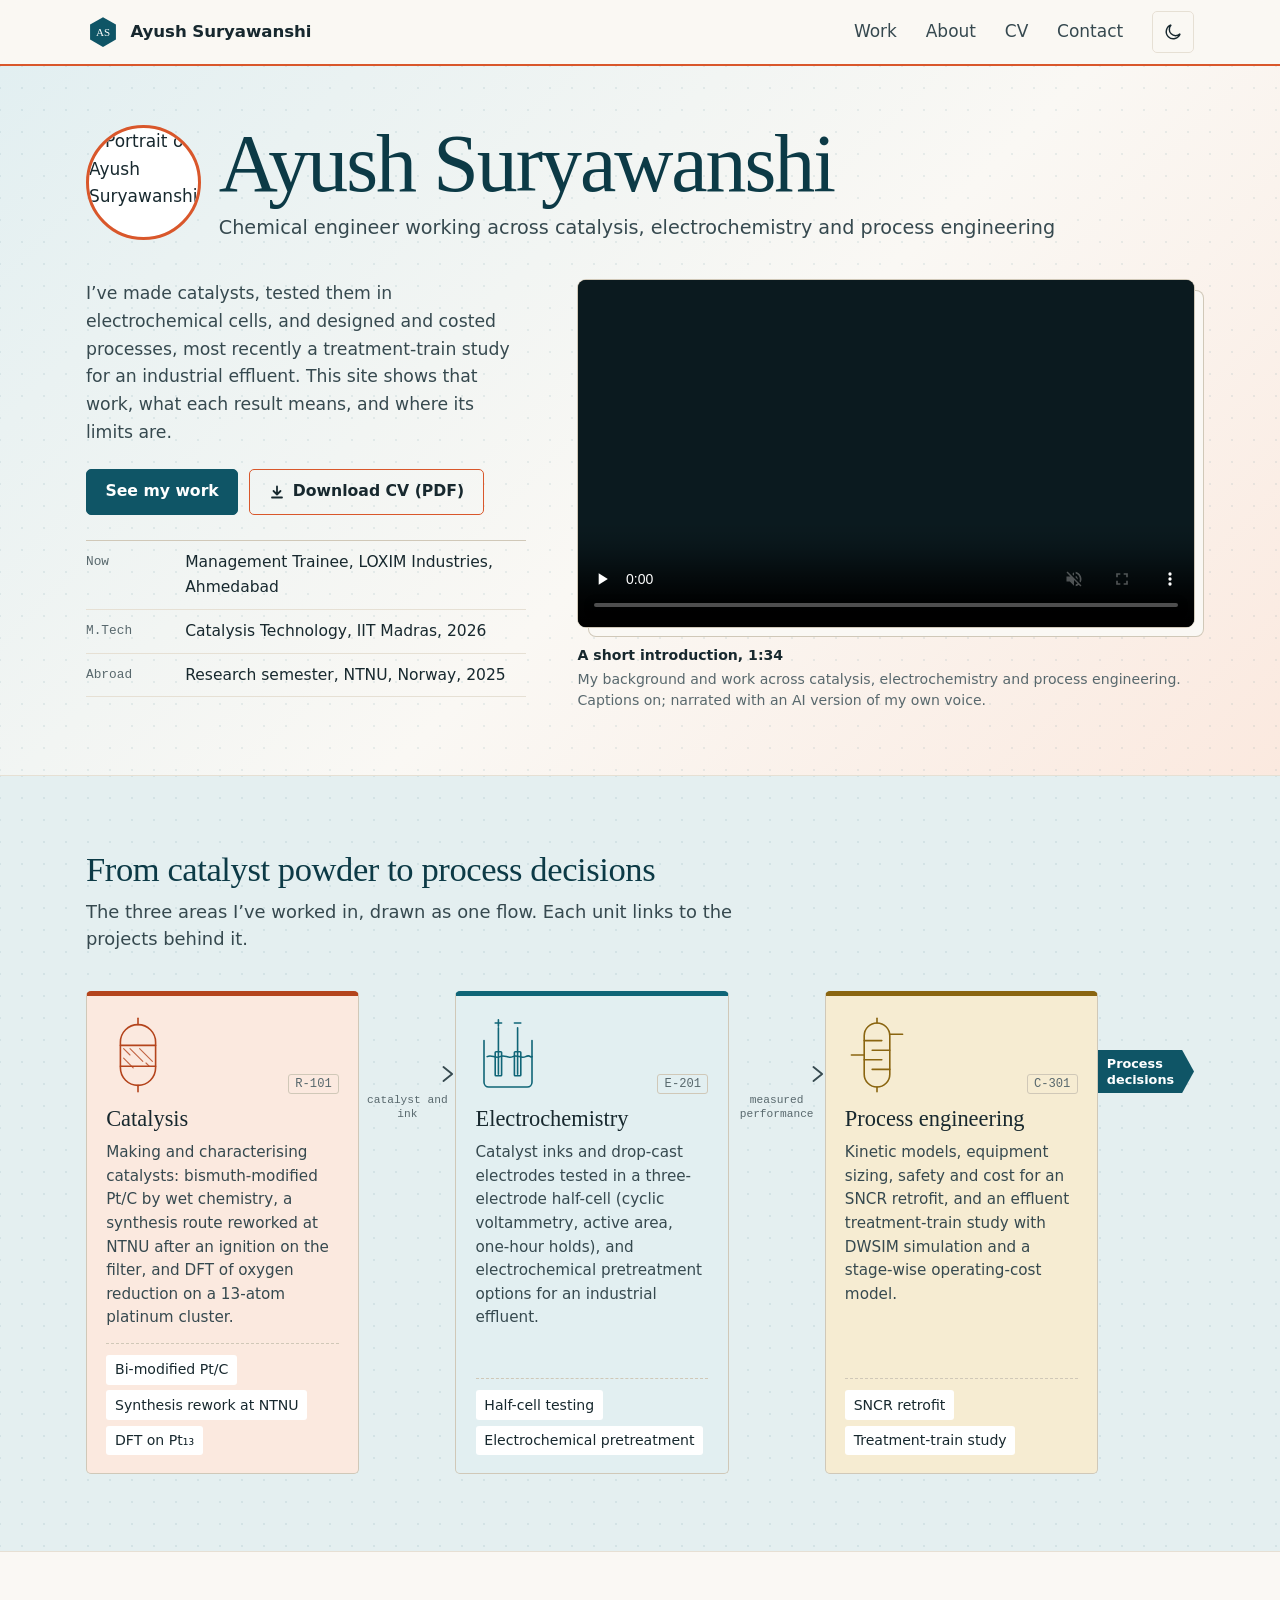
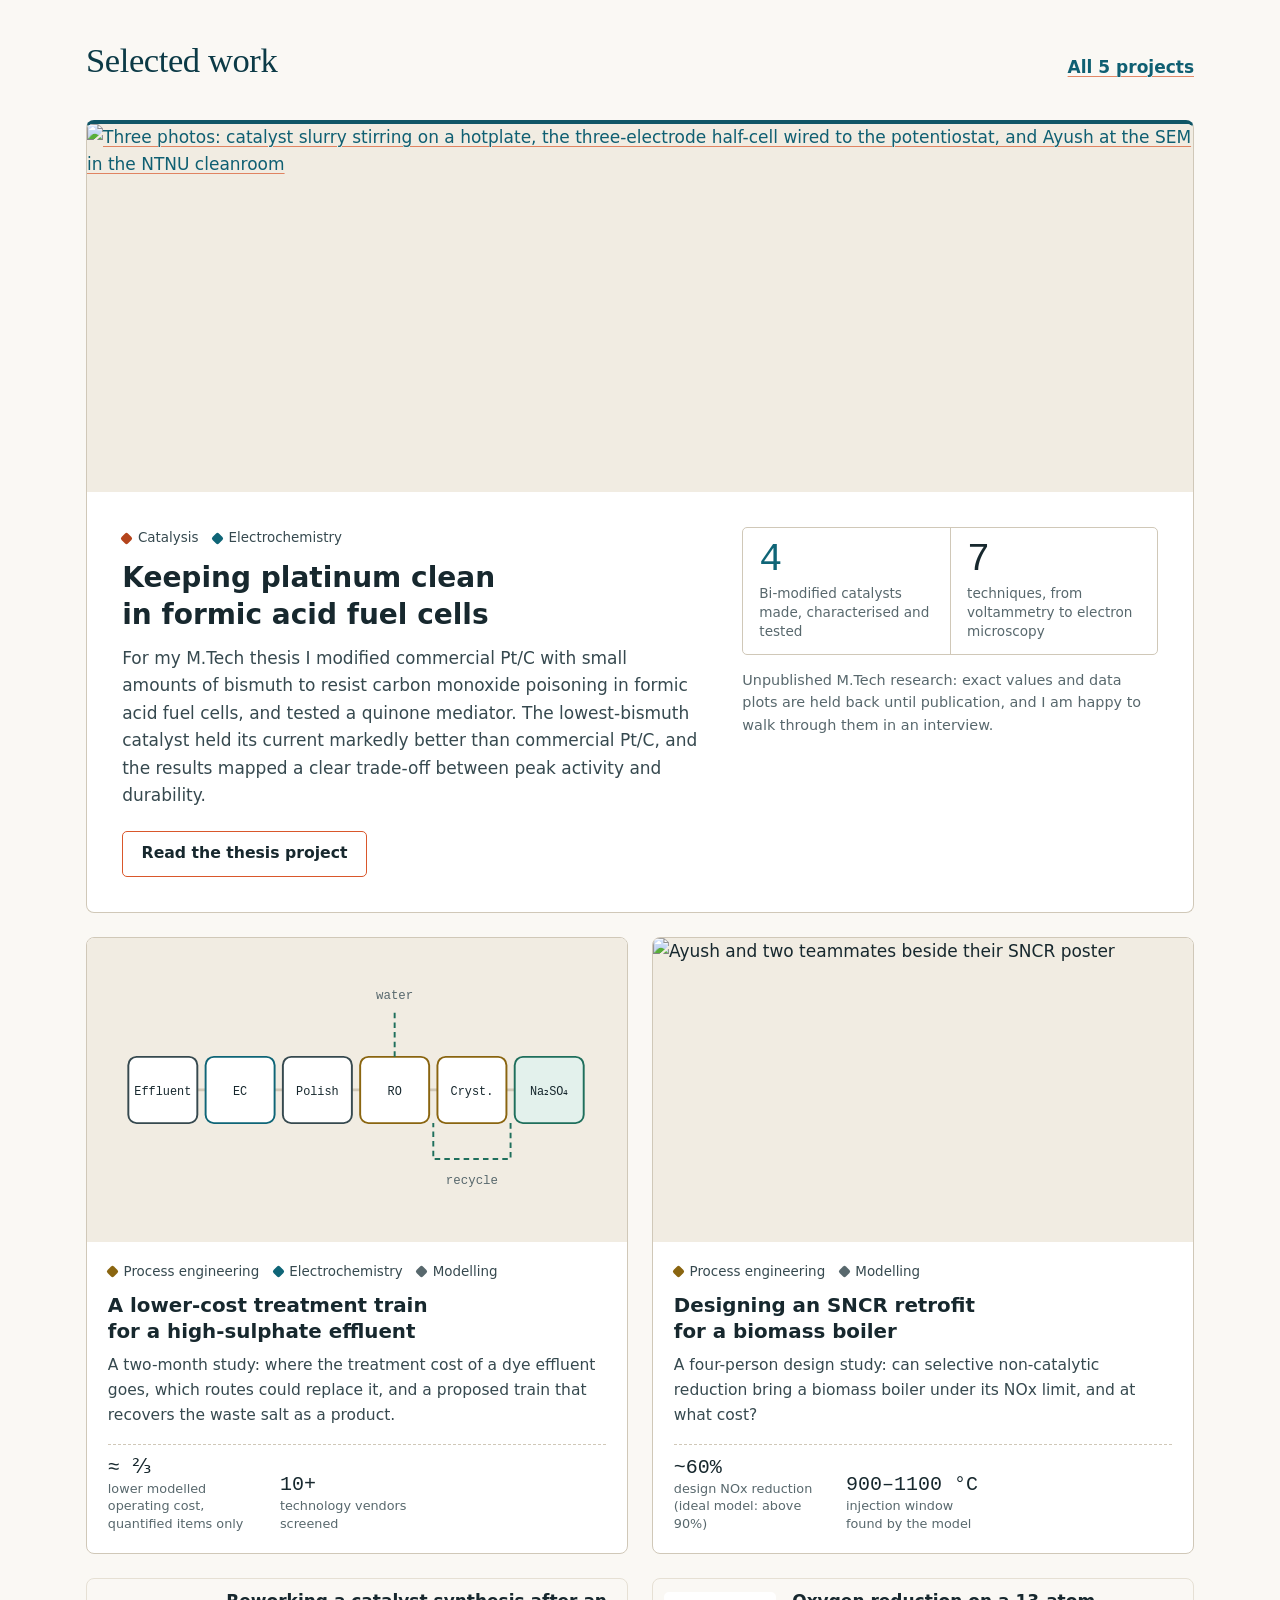
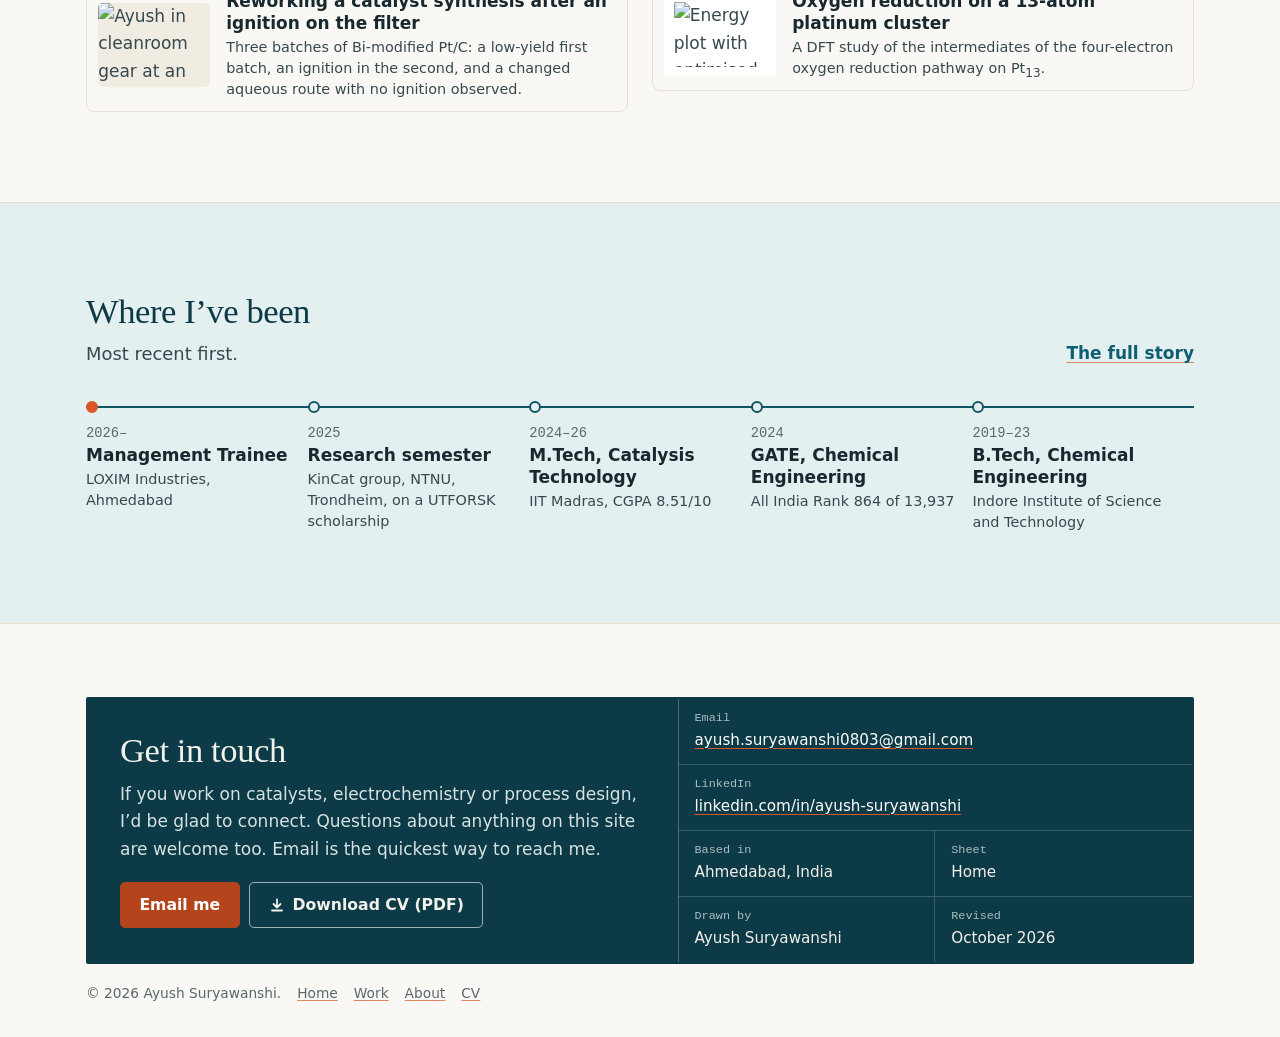
==== commit 1a87279c: "Thesis images: clean setup photo instead of the scaled-electrode close-up - Home feature: new banner" ====
--- a/index.html
+++ b/index.html
@@ -129,7 +129,7 @@
     </div>
 
     <article class="feature">
-      <a class="feature-media" href="/portfolio-staging/projects/thesis-bi-pt-formic-acid/" tabindex="-1" aria-hidden="true"><img src="/portfolio-staging/images/w/half-cell-electrodes-close-up-240.webp" srcset="/portfolio-staging/images/w/half-cell-electrodes-close-up-240.webp 240w, /portfolio-staging/images/w/half-cell-electrodes-close-up-480.webp 480w, /portfolio-staging/images/w/half-cell-electrodes-close-up-640.webp 640w, /portfolio-staging/images/w/half-cell-electrodes-close-up-1280.webp 1280w" sizes="(min-width: 1200px) 1180px, 100vw" width="1600" height="739" alt="Close-up of a glass three-electrode cell: a coiled platinum wire, an Ag/AgCl reference electrode and a catalyst-coated glassy carbon working electrode" loading="lazy" decoding="async" style="object-position:60% 50%"></a>
+      <a class="feature-media" href="/portfolio-staging/projects/thesis-bi-pt-formic-acid/" tabindex="-1" aria-hidden="true"><img src="/portfolio-staging/images/w/thesis-workflow-synthesis-testing-sem-banner-240.webp" srcset="/portfolio-staging/images/w/thesis-workflow-synthesis-testing-sem-banner-240.webp 240w, /portfolio-staging/images/w/thesis-workflow-synthesis-testing-sem-banner-480.webp 480w, /portfolio-staging/images/w/thesis-workflow-synthesis-testing-sem-banner-640.webp 640w, /portfolio-staging/images/w/thesis-workflow-synthesis-testing-sem-banner-1280.webp 1280w, /portfolio-staging/images/w/thesis-workflow-synthesis-testing-sem-banner-2172.webp 2172w" sizes="(min-width: 1200px) 1180px, 100vw" width="2172" height="720" alt="Three photos: catalyst slurry stirring on a hotplate, the three-electrode half-cell wired to the potentiostat, and Ayush at the SEM in the NTNU cleanroom" loading="lazy" decoding="async" style="object-position:50% 50%"></a>
       <div class="feature-body">
         <div class="fb-text">
           <ul class="tags "><li class="tag catalysis">Catalysis</li><li class="tag electrochemistry">Electrochemistry</li></ul>
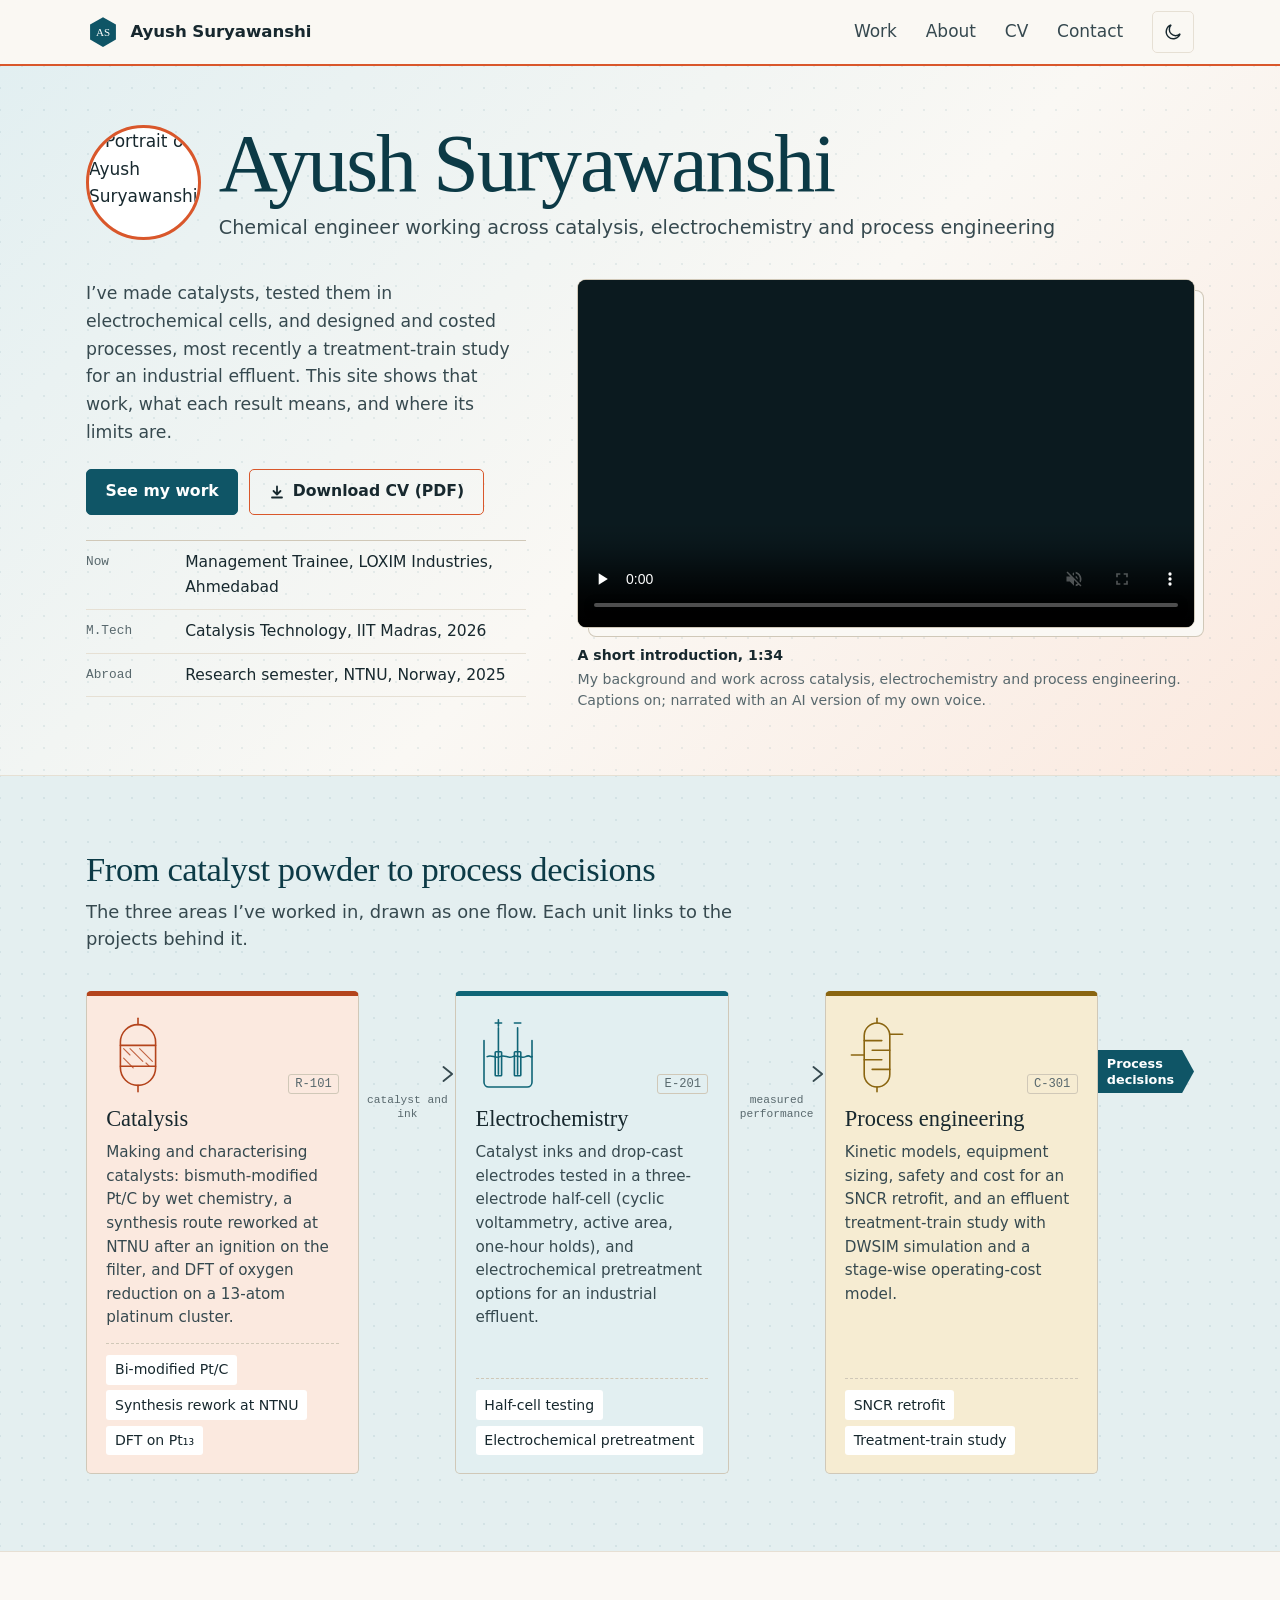
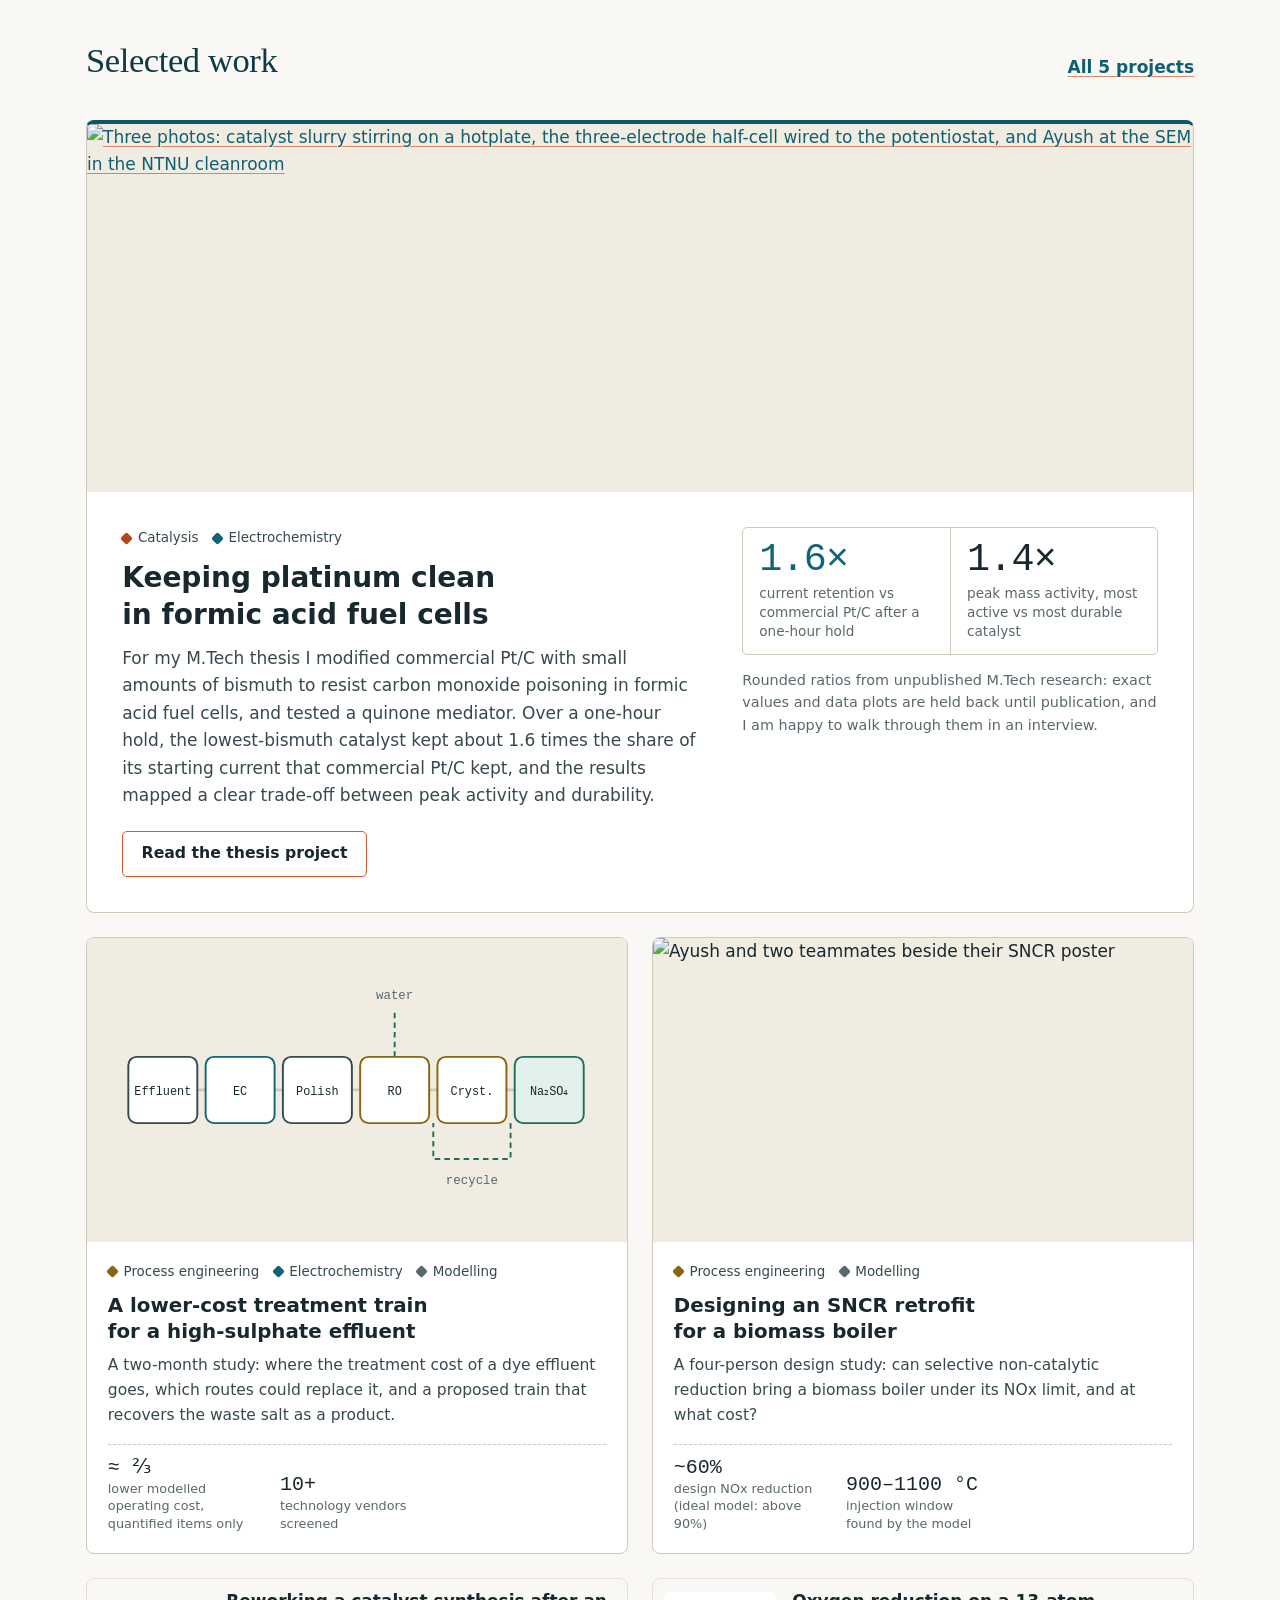
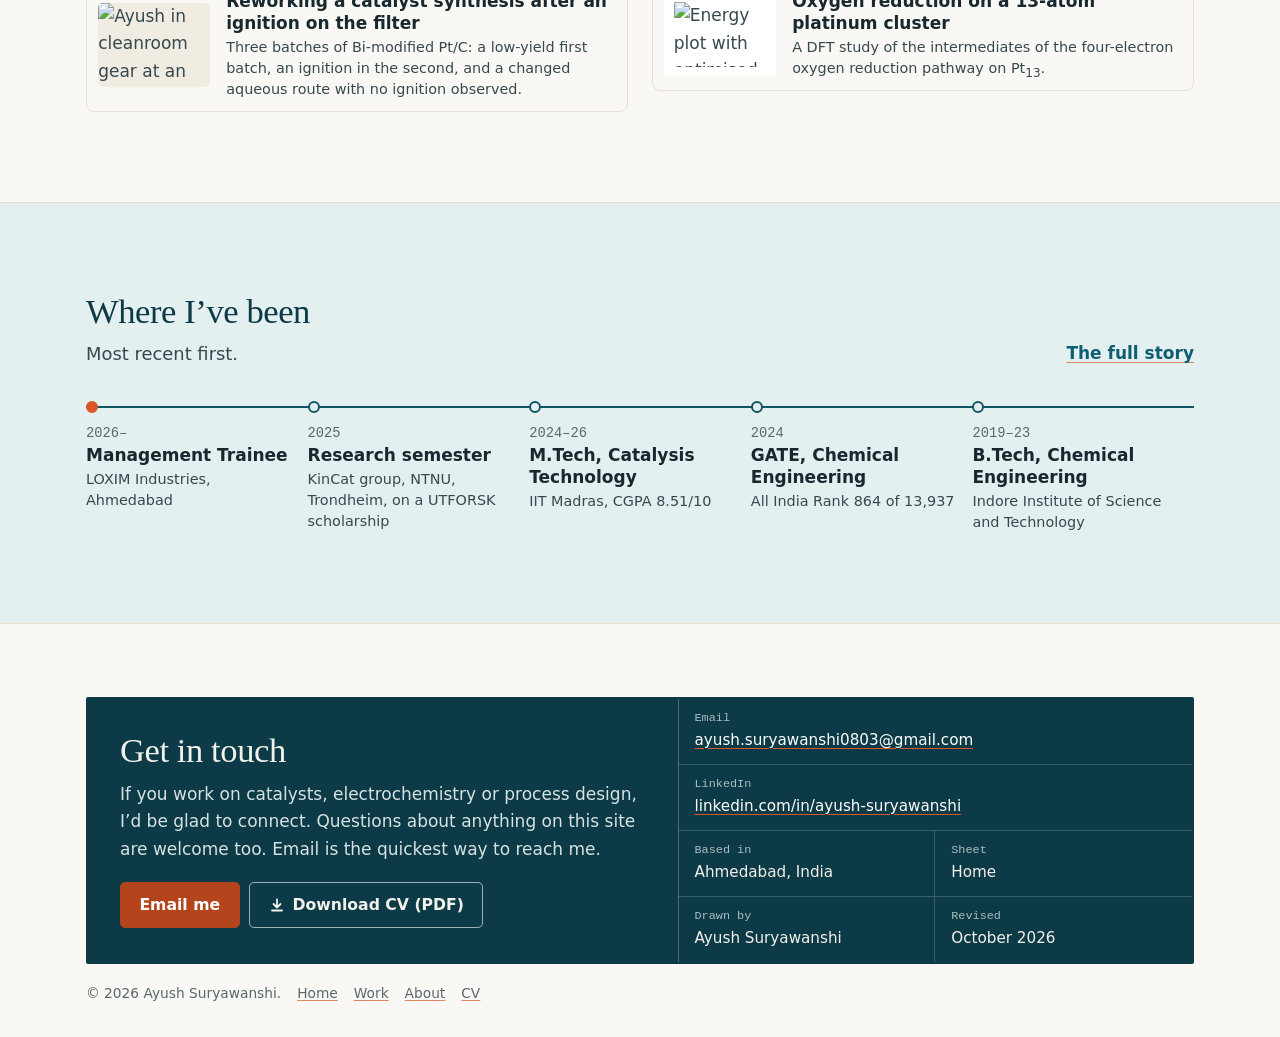
==== commit da3aec94: "Thesis: rounded ratios and the three-photo banner on the project page - Relative figures only: 1.6x " ====
--- a/index.html
+++ b/index.html
@@ -26,7 +26,7 @@
 <meta name="twitter:image" content="https://suryawanshi-ayush.github.io/images/portrait-of-ayush-suryawanshi.jpg">
 <link rel="preload" href="/portfolio-staging/fonts/ibm-plex-sans-latin-400.woff2" as="font" type="font/woff2" crossorigin>
 <link rel="preload" href="/portfolio-staging/fonts/ibm-plex-serif-latin-400.woff2" as="font" type="font/woff2" crossorigin>
-<style>@font-face{font-family: "Plex Serif";src: url("/portfolio-staging/fonts/ibm-plex-serif-latin-400.woff2") format("woff2");font-weight: 400;font-display: swap}@font-face{font-family: "Plex Serif";src: url("/portfolio-staging/fonts/ibm-plex-serif-latin-500.woff2") format("woff2");font-weight: 500;font-display: swap}@font-face{font-family: "Plex Sans";src: url("/portfolio-staging/fonts/ibm-plex-sans-latin-400.woff2") format("woff2");font-weight: 400;font-display: swap}@font-face{font-family: "Plex Sans";src: url("/portfolio-staging/fonts/ibm-plex-sans-latin-400-italic.woff2") format("woff2");font-weight: 400;font-style: italic;font-display: swap}@font-face{font-family: "Plex Sans";src: url("/portfolio-staging/fonts/ibm-plex-sans-latin-500.woff2") format("woff2");font-weight: 500;font-display: swap}@font-face{font-family: "Plex Sans";src: url("/portfolio-staging/fonts/ibm-plex-sans-latin-600.woff2") format("woff2");font-weight: 600;font-display: swap}@font-face{font-family: "Plex Mono";src: url("/portfolio-staging/fonts/ibm-plex-mono-latin-400.woff2") format("woff2");font-weight: 400;font-display: swap}@font-face{font-family: "Plex Mono";src: url("/portfolio-staging/fonts/ibm-plex-mono-latin-500.woff2") format("woff2");font-weight: 500;font-display: swap}:root{--serif: "Plex Serif",Georgia,"Times New Roman",serif;--sans: "Plex Sans",system-ui,-apple-system,"Segoe UI",Roboto,sans-serif;--mono: "Plex Mono",ui-monospace,"SFMono-Regular",Menlo,monospace;--paper: #faf8f4;--sheet: #ffffff;--sheet-2: #f1ece2;--ink: #17282e;--ink-2: #36494f;--muted: #58686d;--line: #e6e0d4;--line-2: #d0c8b8;--dot: rgba(15,85,102,0.08);--link: #0f5f72;--solid: #0f5566;--on-solid: #ffffff;--focus: #d9572b;--primary: #0f5566;--deep: #0c3a46;--head: #0c3a46;--accent: #d9572b;--accent-text: #b4441c;--on-accent: #ffffff;--third: #c99a2e;--band: #e4eff0;--hero-bg: linear-gradient(135deg,#e2eff1 0%,#faf8f4 55%,#fbe9df 100%);--cat: #b4441c;--cat-soft: #fbe9df;--ec: #0f6577;--ec-soft: #e2eff1;--pr: #8a6510;--pr-soft: #f6ecd2;--ok: #1f6f5c;--ok-soft: #e3f1ec;--s1: #0f5566;--s2: #d9572b;--pt: #b9c1c4;--pt-edge: #86929a;--bi: #c4532a;--co: #c99a2e;--support: #2a3a40;--maxw: 1180px;--gutter: clamp(16px,4vw,36px);--r: 8px;--r-s: 5px;--ease: cubic-bezier(0.2,0.7,0.2,1);color-scheme: light}:root[data-theme="dark"]{--paper: #0e1b20;--sheet: #13262d;--sheet-2: #183039;--ink: #e9f0ef;--ink-2: #c4d1d1;--muted: #93a7aa;--line: #1f3740;--line-2: #2d4b55;--dot: rgba(233,240,239,0.06);--link: #7fd0dc;--solid: #5fbccb;--on-solid: #0e1b20;--focus: #f08a5d;--primary: #5fbccb;--deep: #0a2c35;--head: #e9f0ef;--accent: #f08a5d;--accent-text: #f39c78;--on-accent: #0e1b20;--third: #e6bc5c;--band: #112830;--hero-bg: linear-gradient(135deg,#11303a 0%,#0e1b20 55%,#2a1c16 100%);--cat: #f39c78;--cat-soft: #33221b;--ec: #6fcad8;--ec-soft: #12303a;--pr: #e6bc5c;--pr-soft: #2e2714;--ok: #86d3b6;--ok-soft: #15302a;--s1: #4fb8c9;--s2: #f08a5d;--pt: #6f8589;--pt-edge: #9fb3b6;--bi: #f39c78;--co: #e6bc5c;--support: #24363c;color-scheme: dark}@media (prefers-color-scheme: dark){:root:not([data-theme="light"]){--paper: #0e1b20;--sheet: #13262d;--sheet-2: #183039;--ink: #e9f0ef;--ink-2: #c4d1d1;--muted: #93a7aa;--line: #1f3740;--line-2: #2d4b55;--dot: rgba(233,240,239,0.06);--link: #7fd0dc;--solid: #5fbccb;--on-solid: #0e1b20;--focus: #f08a5d;--primary: #5fbccb;--deep: #0a2c35;--head: #e9f0ef;--accent: #f08a5d;--accent-text: #f39c78;--on-accent: #0e1b20;--third: #e6bc5c;--band: #112830;--hero-bg: linear-gradient(135deg,#11303a 0%,#0e1b20 55%,#2a1c16 100%);--cat: #f39c78;--cat-soft: #33221b;--ec: #6fcad8;--ec-soft: #12303a;--pr: #e6bc5c;--pr-soft: #2e2714;--ok: #86d3b6;--ok-soft: #15302a;--s1: #4fb8c9;--s2: #f08a5d;--pt: #6f8589;--pt-edge: #9fb3b6;--bi: #f39c78;--co: #e6bc5c;--support: #24363c;color-scheme: dark}}*,*::before,*::after{box-sizing: border-box}html{-webkit-text-size-adjust: 100%;text-size-adjust: 100%}@media (prefers-reduced-motion: no-preference){html{scroll-behavior: smooth}}body{margin: 0;background: var(--paper);color: var(--ink);font: 400 1.0625rem/1.62 var(--sans);font-synthesis: none;-webkit-font-smoothing: antialiased;text-rendering: optimizeLegibility}img,svg,video{max-width: 100%}img{height: auto}h1,h2,h3,h4{margin: 0;color: var(--ink);text-wrap: balance}h1{font: 400 clamp(2.3rem,5vw,3.7rem)/1.06 var(--serif);letter-spacing: -0.02em}h2{font: 400 clamp(1.6rem,2.7vw,2.2rem)/1.15 var(--serif);letter-spacing: -0.012em}h3{font-weight: 600;font-size: 1.12rem;line-height: 1.32}p{margin: 0 0 1rem}a{color: var(--link);text-decoration-thickness: 1px;text-underline-offset: 0.18em}a:hover{text-decoration-thickness: 2px}:focus-visible{outline: 2px solid var(--focus);outline-offset: 3px;border-radius: 2px}sub,sup{line-height: 0}strong,b{font-weight: 600}code{font: 0.86em var(--mono);background: var(--sheet-2);padding: 0.1em 0.35em;border-radius: 3px;overflow-wrap: anywhere}kbd{font: 0.8em var(--mono)}.sr-only{position: absolute;width: 1px;height: 1px;padding: 0;margin: -1px;overflow: hidden;clip: rect(0 0 0 0);white-space: nowrap;border: 0}.skip{position: absolute;left: -999px;top: 0.5rem;z-index: 100;background: var(--solid);color: var(--on-solid);padding: 0.6rem 1rem;border-radius: var(--r-s)}.skip:focus{left: 0.5rem}.wrap{max-width: var(--maxw);margin: 0 auto;padding: 0 var(--gutter)}.wrap.narrow{max-width: calc(46rem + 2 * var(--gutter))}.lede{font-size: clamp(1.06rem,1.4vw,1.2rem);line-height: 1.55;color: var(--ink-2);max-width: 62ch;margin: 0.8rem 0 0}.note{font-size: 0.9rem;line-height: 1.55;color: var(--muted);max-width: 70ch}.muted{color: var(--muted)}.sheet{background-color: var(--paper);background-image: radial-gradient(var(--dot) 1.1px,transparent 1.2px);background-size: 22px 22px;background-position: -11px -11px}.btn{display: inline-flex;align-items: center;justify-content: center;gap: 0.5rem;min-height: 46px;padding: 0.62rem 1.15rem;border-radius: var(--r-s);font: 600 0.98rem/1.2 var(--sans);text-decoration: none;white-space: nowrap;border: 1.5px solid var(--solid);cursor: pointer;transition: background-color 0.15s,color 0.15s}.btn-solid{background: var(--solid);color: var(--on-solid)}.btn-solid:hover{background: color-mix(in srgb,var(--solid) 86%,var(--ec))}.btn-line{background: transparent;color: var(--ink)}.btn-line:hover{background: var(--sheet)}.ic{width: 1rem;height: 1rem;fill: none;stroke: currentColor;stroke-width: 1.8;stroke-linecap: round;stroke-linejoin: round;flex: 0 0 auto}.cta{display: flex;flex-wrap: wrap;gap: 0.7rem;margin-top: 1.4rem}.site-head{position: sticky;top: 0;z-index: 30;background: color-mix(in srgb,var(--paper) 92%,transparent);backdrop-filter: saturate(1.4) blur(10px);border-bottom: 1px solid var(--line);view-transition-name: site-head}.head-row{display: flex;align-items: center;gap: 1rem;min-height: 64px}.brand{display: inline-flex;align-items: center;gap: 0.65rem;text-decoration: none;color: var(--ink);margin-right: auto}.mark{width: 34px;height: 34px;flex: 0 0 auto}.mark path{fill: var(--solid)}.mark text{fill: var(--on-solid);font: 500 13px var(--serif);text-anchor: middle}.brand-name{font-weight: 600;font-size: 1.04rem;letter-spacing: -0.005em}.site-nav ul{list-style: none;display: flex;gap: 0.2rem;margin: 0;padding: 0}.site-nav a{display: block;padding: 0.5rem 0.8rem;border-radius: var(--r-s);color: var(--ink-2);text-decoration: none;font-weight: 500}.site-nav a:hover{color: var(--ink);background: var(--sheet)}.site-nav a[aria-current="page"]{color: var(--ink);box-shadow: inset 0 -2px 0 var(--ink);border-radius: 0}.theme-btn,.menu-btn{width: 42px;height: 42px;display: grid;place-items: center;padding: 0;border: 1px solid var(--line);border-radius: var(--r-s);background: transparent;color: var(--ink);cursor: pointer}.theme-btn:hover,.menu-btn:hover{background: var(--sheet)}.theme-btn svg{width: 20px;height: 20px;fill: none;stroke: currentColor;stroke-width: 1.7;stroke-linecap: round}.theme-btn .i-sun{display: none}:root[data-theme="dark"] .theme-btn .i-sun{display: block}:root[data-theme="dark"] .theme-btn .i-moon{display: none}@media (prefers-color-scheme: dark){:root:not([data-theme="light"]) .theme-btn .i-sun{display: block}:root:not([data-theme="light"]) .theme-btn .i-moon{display: none}}.menu-btn{display: none}.burger,.burger::before,.burger::after{display: block;width: 18px;height: 1.8px;background: currentColor;border-radius: 1px;position: relative;transition: transform 0.2s var(--ease)}.burger::before,.burger::after{content: "";position: absolute;left: 0}.burger::before{top: -6px}.burger::after{top: 6px}.menu-btn[aria-expanded="true"] .burger{background: transparent}.menu-btn[aria-expanded="true"] .burger::before{transform: translateY(6px) rotate(45deg)}.menu-btn[aria-expanded="true"] .burger::after{transform: translateY(-6px) rotate(-45deg)}@media (max-width: 720px){.brand-name{font-size: 0.98rem}html.js .menu-btn{display: grid}html.js .site-nav{position: absolute;left: 0;right: 0;top: 100%;background: var(--paper);border-bottom: 1px solid var(--line);display: none}html.js .site-nav.open{display: block}html.js .site-nav ul{flex-direction: column;padding: 0.4rem var(--gutter) 1rem}html.js .site-nav a{padding: 0.8rem 0.4rem;font-size: 1.08rem;border-bottom: 1px solid var(--line);border-radius: 0}html.js .site-nav a[aria-current="page"]{box-shadow: inset 3px 0 0 var(--ink);padding-left: 0.8rem}html:not(.js) .head-row{flex-wrap: wrap;padding-bottom: 0.4rem}html:not(.js) .site-nav{order: 3;width: 100%}}.section{padding: clamp(3.2rem,7vw,5.6rem) 0;border-top: 1px solid var(--line)}.section.tight{padding-top: clamp(1.6rem,3vw,2.4rem);border-top: 0}.section-head{margin-bottom: clamp(1.6rem,3vw,2.4rem)}.section-head.split{display: flex;align-items: end;justify-content: space-between;gap: 1rem 2rem;flex-wrap: wrap}.section-head .lede{margin-top: 0.5rem}.more-link{font-weight: 600;white-space: nowrap}.hero{padding: clamp(1.8rem,4.5vw,3.6rem) 0 clamp(2.6rem,5vw,4rem)}.hero-grid{display: grid;grid-template-columns: minmax(0,5fr) minmax(0,7fr);grid-template-areas: "id id" "text video";column-gap: clamp(1.6rem,4vw,3.6rem);row-gap: clamp(1.4rem,3vw,2.4rem);align-items: start}.hero-id{grid-area: id;display: flex;gap: 1.1rem;align-items: center}.hero-photo{margin: 0;flex: 0 0 auto;width: clamp(84px,9vw,124px);aspect-ratio: 1;border-radius: 50%;overflow: hidden;border: 1px solid var(--line-2);background: var(--sheet)}.hero-photo img{width: 100%;height: 100%;object-fit: cover;display: block}.hero-name{font: 400 clamp(2.5rem,6.4vw,5.4rem)/0.98 var(--serif);letter-spacing: -0.025em}.hero-role{margin: 0.7rem 0 0;color: var(--ink-2);font-size: clamp(1rem,1.5vw,1.2rem);line-height: 1.4}.hero-text{grid-area: text}.hero-lede{font-size: clamp(1.06rem,1.35vw,1.17rem);line-height: 1.6;color: var(--ink-2);margin: 0;max-width: 46ch}.facts{margin: 1.6rem 0 0;display: grid;gap: 0;border-top: 1px solid var(--line-2);max-width: 30rem}.facts div{display: grid;grid-template-columns: 5.4rem 1fr;gap: 0.8rem;padding: 0.55rem 0;border-bottom: 1px solid var(--line)}.facts dt{font: 500 0.8rem/1.9 var(--mono);color: var(--muted)}.facts dd{margin: 0;font-size: 0.97rem;color: var(--ink)}.intro-video{grid-area: video;margin: 0;align-self: start}.iv-frame{position: relative;width: 100%;aspect-ratio: 16 / 9;border-radius: var(--r);background: #0b1a1f;box-shadow: 0 0 0 1px var(--line-2),10px 10px 0 -1px var(--paper),10px 10px 0 0 var(--line-2);isolation: isolate}.iv-video{display: block;width: 100%;height: 100%;border-radius: var(--r);background: #0b1a1f;object-fit: cover}.iv-frame:fullscreen{width: 100%;height: 100%;border-radius: 0;display: grid;place-items: center;background: #000;box-shadow: none}.iv-frame:fullscreen .iv-video{height: auto;max-height: 100%;aspect-ratio: 16 / 9;border-radius: 0;object-fit: contain}.iv-caption{position: absolute;left: 50%;bottom: 6%;transform: translateX(-50%);width: max-content;max-width: 88%;margin: 0;text-align: center;text-wrap: balance;font: 500 clamp(13px,1.25vw,19px)/1.35 var(--sans);color: #f4f6f8;background: rgba(8,12,20,0.8);padding: 0.28em 0.7em 0.32em;border-radius: 5px;pointer-events: none;transition: bottom 0.25s var(--ease),opacity 0.2s}.iv-caption:empty,.iv-frame[data-cc="off"] .iv-caption{opacity: 0}.iv-frame[data-ui="show"] .iv-caption{bottom: calc(6% + 44px)}.iv-frame button{font: inherit;cursor: pointer}.iv-frame [hidden]{display: none !important}.iv-sound{position: absolute;left: 12px;top: 12px;display: inline-flex;align-items: center;gap: 0.5rem;padding: 0.45rem 0.9rem 0.45rem 0.65rem;border-radius: 999px;border: 1px solid rgba(255,255,255,0.3);background: rgba(10,16,28,0.75);color: #fff;font-size: 0.88rem;font-weight: 500;backdrop-filter: blur(6px)}.iv-sound:hover,.iv-sound:focus-visible{background: rgba(10,16,28,0.92);border-color: rgba(255,255,255,0.6)}.iv-sound-ic{display: inline-grid;width: 1.1rem;height: 1.1rem}.iv-big{position: absolute;left: 50%;top: 50%;width: clamp(56px,7vw,80px);height: clamp(56px,7vw,80px);transform: translate(-50%,-50%);border-radius: 50%;border: 1px solid rgba(255,255,255,0.45);background: rgba(10,16,28,0.65);color: #fff;padding: 0;display: grid;place-items: center;backdrop-filter: blur(6px)}.iv-big svg{width: 42%;height: 42%;margin-left: 6%}.iv-big:hover,.iv-big:focus-visible{background: rgba(10,16,28,0.88)}.iv-bar{position: absolute;left: 0;right: 0;bottom: 0;display: flex;align-items: center;gap: 0.3rem;padding: 28px 10px 8px;border-radius: 0 0 var(--r) var(--r);background: linear-gradient(180deg,rgba(0,0,0,0),rgba(0,0,0,0.72));color: #fff;opacity: 0;transition: opacity 0.25s}.iv-frame[data-ui="show"] .iv-bar{opacity: 1}.iv-btn{width: 36px;height: 36px;flex: 0 0 auto;display: grid;place-items: center;padding: 0;border: 0;border-radius: 6px;background: transparent;color: #fff}.iv-btn:hover,.iv-btn:focus-visible{background: rgba(255,255,255,0.16)}.iv-btn svg,.iv-big svg,.iv-sound svg{fill: none;stroke: currentColor;stroke-width: 1.8;stroke-linecap: round;stroke-linejoin: round}.iv-btn svg{width: 20px;height: 20px}.iv-toggle svg path,.iv-big svg path{fill: currentColor;stroke: none}.iv-frame[data-state="playing"] .iv-toggle .i-play,.iv-frame:not([data-state="playing"]) .iv-toggle .i-pause,.iv-big .i-pause{display: none}.iv-mute .i-on,.iv-sound .i-on{display: none}.iv-frame[data-sound="on"] .iv-mute .i-on{display: inline}.iv-frame[data-sound="on"] .iv-mute .i-off{display: none}.iv-frame[data-cc="off"] .iv-cc{opacity: 0.55}.iv-seek{flex: 1 1 auto;min-width: 60px;margin: 0 0.4rem;accent-color: var(--accent);cursor: pointer}.iv-time{font: 0.74rem var(--mono);white-space: nowrap;opacity: 0.92;margin-right: 0.2rem}.iv-meta{margin: 1.1rem 0 0;color: var(--muted);font-size: 0.88rem;line-height: 1.5;display: flex;flex-wrap: wrap;gap: 0.2rem 0.8rem}.iv-meta #iv-title{color: var(--ink);font-weight: 600}html.js .iv-frame:focus-visible{outline: 2px solid var(--focus);outline-offset: 4px}@media (max-width: 980px){.hero-grid{grid-template-columns: minmax(0,1fr);grid-template-areas: "id" "video" "text"}.hero-lede{max-width: 60ch}}@media (max-width: 600px){.hero{padding-top: 1.2rem}.hero-grid{row-gap: 1.1rem}.hero-id{gap: 0.9rem}.hero-photo{width: 84px}.hero-name{font-size: clamp(2rem,9vw,2.6rem)}.hero-role{font-size: 0.94rem;margin-top: 0.35rem}h1{font-size: clamp(2rem,8.4vw,2.5rem)}.hero-name{font-size: clamp(2rem,9vw,2.6rem)}.lede{font-size: 1.02rem}.iv-frame{box-shadow: 0 0 0 1px var(--line-2)}.iv-sound{left: 8px;top: 8px;font-size: 0.76rem;padding: 0.3rem 0.65rem 0.3rem 0.5rem}.iv-bar{padding: 22px 4px 4px;gap: 0}.iv-btn{width: 34px;height: 34px}.iv-time{display: none}.iv-frame[data-ui="show"] .iv-caption{bottom: calc(5% + 38px)}.iv-meta{font-size: 0.82rem;margin-top: 0.7rem}.cta{margin-top: 1.1rem}.cta .btn{flex: 1 1 100%}.facts div{grid-template-columns: 4.6rem 1fr}}.pfd{padding: clamp(3rem,6vw,4.6rem) 0 clamp(3rem,6vw,4.8rem);border-top: 1px solid var(--line)}.flowline{list-style: none;margin: 0;padding: 0;display: grid;grid-template-columns: minmax(0,1fr) 96px minmax(0,1fr) 96px minmax(0,1fr) 96px;align-items: stretch}.unit{display: flex;flex-direction: column}.unit .unit-links{margin-top: auto}.unit{--c: var(--ink);--soft: var(--sheet);background: var(--sheet);border: 1px solid var(--line-2);border-top: 3px solid var(--c);border-radius: var(--r-s);padding: 1.2rem 1.2rem 1.1rem;position: relative}.unit.catalysis{--c: var(--cat);--soft: var(--cat-soft)}.unit.electrochemistry{--c: var(--ec);--soft: var(--ec-soft)}.unit.process{--c: var(--pr);--soft: var(--pr-soft)}.unit-sym{display: flex;align-items: end;justify-content: space-between;margin-bottom: 0.8rem;color: var(--c)}.sym{width: 64px;height: 78px;fill: none;stroke: currentColor;stroke-width: 2;stroke-linecap: round;stroke-linejoin: round}.sym .fill{stroke-width: 1.4;opacity: 0.8}.unit-tag{font: 500 0.76rem var(--mono);color: var(--muted);border: 1px solid var(--line-2);border-radius: 3px;padding: 0.1rem 0.4rem}.unit h3{font: 400 1.4rem/1.2 var(--serif);color: var(--ink)}.unit p{font-size: 0.95rem;line-height: 1.55;color: var(--ink-2);margin: 0.5rem 0 0.8rem}.unit-links{list-style: none;margin: 0;padding: 0.7rem 0 0;border-top: 1px dashed var(--line-2);display: flex;flex-wrap: wrap;gap: 0.35rem 0.5rem}.unit-links a{display: inline-block;font-size: 0.88rem;font-weight: 500;color: var(--ink);text-decoration: none;background: var(--soft);border-radius: 3px;padding: 0.22rem 0.55rem}.unit-links a:hover{text-decoration: underline}.stream{position: relative;display: flex;flex-direction: column;justify-content: flex-start;align-items: center;color: var(--line-2);padding-top: 4.4rem}.stream svg{width: 100%;height: 24px;overflow: visible;fill: none;stroke: var(--ink-2);stroke-width: 2;stroke-linecap: round;stroke-linejoin: round}.stream span{font: 500 0.7rem/1.25 var(--mono);color: var(--muted);text-align: center;margin-top: 0.45rem;padding: 0 0.2rem}.stream.out{align-items: stretch}.stream .offpage{position: relative;align-self: flex-end;margin: -2.25rem 0 0;padding: 0.4rem 1.25rem 0.4rem 0.55rem;width: 100%;font: 600 0.8rem/1.2 var(--sans);color: var(--on-solid);background: var(--solid);text-align: left;clip-path: polygon(0 0,calc(100% - 12px) 0,100% 50%,calc(100% - 12px) 100%,0 100%)}.stream.out svg{width: 30%}html.motion .pfd .flow{stroke-dasharray: 100;stroke-dashoffset: 100}html.motion .pfd.in .flow{stroke-dashoffset: 0;transition: stroke-dashoffset 0.7s var(--ease)}html.motion .pfd.in .stream:nth-child(4) .flow{transition-delay: 0.55s}html.motion .pfd.in .stream:nth-child(6) .flow{transition-delay: 1.1s}@media (max-width: 980px){.flowline{grid-template-columns: minmax(0,1fr)}.stream{flex-direction: row;justify-content: flex-start;align-items: center;padding: 0 0 0 2.6rem;height: 58px}.stream svg{display: none}.stream::before{content: "";position: absolute;left: 1.4rem;top: 0;bottom: 8px;border-left: 2px solid var(--ink-2)}.stream::after{content: "";position: absolute;left: calc(1.4rem - 5px);bottom: 0;border: 6px solid transparent;border-top: 9px solid var(--ink-2);border-bottom: 0}.stream span{margin: 0;text-align: left}.stream.out{height: auto;padding: 1.4rem 0 0 0}.stream.out::before{bottom: auto;height: 1.4rem}.stream.out::after{display: none}.stream .offpage{margin: 0;width: auto;align-self: flex-start}}.tags{list-style: none;margin: 0 0 0.65rem;padding: 0;display: flex;flex-wrap: wrap;gap: 0.3rem 0.9rem}.tag{display: inline-flex;align-items: center;gap: 0.42rem;font-size: 0.84rem;font-weight: 500;color: var(--ink-2)}.tag::before{content: "";width: 9px;height: 9px;border-radius: 2px;background: var(--c,var(--muted));transform: rotate(45deg)}.tag.catalysis{--c: var(--cat)}.tag.electrochemistry{--c: var(--ec)}.tag.process{--c: var(--pr)}.tag.modelling{--c: var(--muted)}.feature{border: 1px solid var(--line-2);border-radius: var(--r);background: var(--sheet);overflow: hidden}.feature-media{display: block;background: var(--sheet-2);aspect-ratio: 3 / 1;overflow: hidden}.feature-media img{width: 100%;height: 100%;object-fit: cover;display: block}.feature-body{display: grid;grid-template-columns: minmax(0,7fr) minmax(0,5fr);gap: clamp(1.2rem,3vw,2.6rem);padding: clamp(1.3rem,3vw,2.2rem)}.feature-body h3{font-size: clamp(1.35rem,2.2vw,1.75rem);margin-bottom: 0.7rem}.feature-body h3 a{color: var(--ink);text-decoration: none}.feature-body h3 a:hover{text-decoration: underline}.fb-text>p{color: var(--ink-2);max-width: 60ch;margin-bottom: 1.3rem}.readings{display: grid;grid-template-columns: 1fr 1fr;gap: 0;margin: 0 0 0.9rem;border: 1px solid var(--line-2);border-radius: var(--r-s)}.readings div{padding: 0.8rem 1rem;display: flex;flex-direction: column-reverse;justify-content: flex-end;gap: 0.25rem}.readings div + div{border-left: 1px solid var(--line-2)}.readings dd{margin: 0;font: 500 clamp(1.8rem,3.2vw,2.4rem)/1 var(--mono);color: var(--ink);letter-spacing: -0.02em}.readings div:first-child dd{color: var(--ec)}.readings dt{font-size: 0.85rem;line-height: 1.4;color: var(--muted)}.feature .note{margin: 0}.pair{display: grid;grid-template-columns: 1fr 1fr;gap: clamp(1rem,2vw,1.5rem);margin-top: clamp(1rem,2vw,1.5rem)}.tile{border: 1px solid var(--line-2);border-radius: var(--r);background: var(--sheet);overflow: hidden}.tile-link{display: grid;grid-template-rows: auto 1fr;height: 100%;color: inherit;text-decoration: none}.tile-link:hover h3,.tile-link:focus-visible h3{text-decoration: underline;text-underline-offset: 0.16em}.tile .media{aspect-ratio: 16 / 9}.tile-body{padding: 1.2rem 1.3rem 1.3rem;display: flex;flex-direction: column}.tile-body h3{font-size: 1.24rem;margin-bottom: 0.45rem}.tile-body p{color: var(--ink-2);font-size: 0.97rem}.mini-stats{display: flex;gap: 1.6rem;margin: auto 0 0;padding-top: 0.7rem;border-top: 1px dashed var(--line-2)}.mini-stats div{display: flex;flex-direction: column-reverse}.mini-stats dd{margin: 0;font: 500 1.25rem/1.2 var(--mono);color: var(--ink)}.mini-stats dt{font-size: 0.8rem;line-height: 1.35;color: var(--muted);max-width: 18ch}.media{position: relative;overflow: hidden;background: var(--sheet-2)}.media img{width: 100%;height: 100%;object-fit: cover;display: block}.media.contain{background: #fff}.media.contain img{object-fit: contain;padding: 0.6rem}.art-media{display: grid;place-items: center;background: var(--sheet-2)}.art{width: 92%;height: auto}.art text{font: 500 8.6px var(--mono);fill: var(--ink);text-anchor: middle}.art .art-small{font-size: 9px;fill: var(--muted)}.art .art-line path{fill: none;stroke: var(--line-2);stroke-width: 2}.art-u rect{fill: var(--sheet);stroke: var(--ink-2);stroke-width: 1.4}.art-u.u1 rect{stroke: var(--ec)}.art-u.u3 rect,.art-u.u4 rect{stroke: var(--pr)}.art-u.u5 rect{stroke: var(--ok);fill: var(--ok-soft)}.art .art-rec{fill: none;stroke: var(--ok);stroke-width: 1.4;stroke-dasharray: 4 3}.also{list-style: none;margin: clamp(1rem,2vw,1.5rem) 0 0;padding: 0;display: grid;grid-template-columns: 1fr 1fr;gap: clamp(1rem,2vw,1.5rem)}.also a{display: grid;grid-template-columns: 112px 1fr;gap: 1rem;align-items: center;padding: 0.7rem;border: 1px solid var(--line);border-radius: var(--r);color: var(--ink-2);text-decoration: none;background: var(--paper)}.also a:hover{background: var(--sheet)}.also a:hover strong{text-decoration: underline}.also .media{aspect-ratio: 4 / 3;border-radius: var(--r-s)}.also strong{display: block;color: var(--ink);margin-bottom: 0.2rem;line-height: 1.3}.also span span{display: block;font-size: 0.9rem;line-height: 1.45}@media (max-width: 860px){.feature-body{grid-template-columns: minmax(0,1fr)}.feature-media{aspect-ratio: 2 / 1}.pair,.also{grid-template-columns: minmax(0,1fr)}}@media (max-width: 480px){.readings{grid-template-columns: 1fr}.readings div + div{border-left: 0;border-top: 1px solid var(--line-2)}.also a{grid-template-columns: 84px 1fr}}.path{list-style: none;margin: 0;padding: 0;display: grid;grid-template-columns: repeat(5,minmax(0,1fr));border-top: 2px solid var(--ink)}.path li{position: relative;padding: 1.1rem 1rem 0 0;display: flex;flex-direction: column;gap: 0.2rem}.path li::before{content: "";position: absolute;top: -7px;left: 0;width: 12px;height: 12px;background: var(--paper);border: 2px solid var(--ink);border-radius: 50%}.path li:first-child::before{background: var(--ink)}.path .yr{font: 500 0.86rem var(--mono);color: var(--muted)}.path strong{line-height: 1.3}.path span:last-child{font-size: 0.9rem;color: var(--ink-2);line-height: 1.45}@media (max-width: 860px){.path{grid-template-columns: 1fr;border-top: 0;border-left: 2px solid var(--ink);margin-left: 6px}.path li{padding: 0 0 1.3rem 1.3rem}.path li::before{top: 0.2rem;left: -7px}}.site-foot{padding: clamp(3rem,6vw,4.6rem) 0 2rem;border-top: 1px solid var(--line)}.titleblock{display: grid;grid-template-columns: minmax(0,1.15fr) minmax(0,1fr);border: 2px solid var(--ink);border-radius: 2px;background: var(--sheet)}.tb-main{padding: clamp(1.3rem,3vw,2rem);border-right: 1px solid var(--ink)}.tb-title{margin-bottom: 0.6rem}.tb-main p{color: var(--ink-2);max-width: 54ch}.tb-actions{display: flex;flex-wrap: wrap;gap: 0.6rem;margin-top: 1.2rem}.tb-cells{margin: 0;display: grid;grid-template-columns: 1fr 1fr}.tb-cells div{padding: 0.75rem 1rem;border-bottom: 1px solid var(--line-2);min-width: 0}.tb-cells div:nth-child(-n + 2){grid-column: 1 / -1}.tb-cells div:nth-child(n + 3):nth-child(odd){border-right: 1px solid var(--line-2)}.tb-cells div:nth-last-child(-n + 2){border-bottom: 0}.tb-cells dt{font: 500 0.74rem var(--mono);color: var(--muted);margin-bottom: 0.15rem}.tb-cells dd{margin: 0;font-size: 0.95rem;overflow-wrap: anywhere}.foot-note{margin: 1.1rem 0 0;font-size: 0.86rem;color: var(--muted);display: flex;flex-wrap: wrap;gap: 0.3rem 1rem}.foot-note a{color: var(--muted)}@media (max-width: 860px){.titleblock{grid-template-columns: minmax(0,1fr)}.tb-main{border-right: 0;border-bottom: 1px solid var(--ink)}}@media (max-width: 480px){.tb-cells{grid-template-columns: minmax(0,1fr)}.tb-cells div:nth-child(n + 3):nth-child(odd){border-right: 0}.tb-cells div:nth-last-child(2){border-bottom: 1px solid var(--line-2)}.tb-actions .btn{flex: 1 1 auto}}.page-head{padding: clamp(2.2rem,5vw,3.8rem) 0 clamp(2rem,4vw,3rem);border-bottom: 1px solid var(--line)}.page-head .tags{margin-bottom: 0.8rem}.crumbs{display: flex;gap: 0.5rem;align-items: center;font-size: 0.9rem;color: var(--muted);margin-bottom: 1.1rem;flex-wrap: wrap}.crumbs a{color: var(--muted)}.crumbs [aria-current]{color: var(--ink-2)}.filters{display: flex;flex-wrap: wrap;gap: 0.45rem;margin-top: 1.6rem}.filters button{font: 500 0.92rem var(--sans);color: var(--ink-2);background: var(--sheet);border: 1px solid var(--line-2);border-radius: 999px;padding: 0.45rem 0.9rem;cursor: pointer;display: inline-flex;gap: 0.45rem;align-items: center}.filters button .n{font: 500 0.76rem var(--mono);color: var(--muted)}.filters button:hover{border-color: var(--ink-2)}.filters button[aria-pressed="true"]{background: var(--solid);border-color: var(--solid);color: var(--on-solid)}.filters button[aria-pressed="true"] .n{color: inherit;opacity: 0.75}.worklist{list-style: none;margin: 0;padding: 0;display: grid;gap: 1.1rem}.work-row[hidden]{display: none}.work-link{display: grid;grid-template-columns: 260px minmax(0,1fr) 200px;gap: clamp(1rem,2.4vw,1.8rem);padding: 1rem;border: 1px solid var(--line-2);border-radius: var(--r);background: var(--sheet);color: inherit;text-decoration: none;align-items: start}.work-link:hover{border-color: var(--ink-2)}.work-link:hover h2{text-decoration: underline;text-underline-offset: 0.16em}.work-link .media{aspect-ratio: 4 / 3;border-radius: var(--r-s)}.work-body h2{font-size: clamp(1.2rem,2vw,1.42rem);margin-bottom: 0.45rem}.work-body p{color: var(--ink-2);margin-bottom: 0.6rem}.work-meta{display: flex;flex-wrap: wrap;gap: 0.2rem 1.2rem;font-size: 0.86rem;color: var(--muted) !important;margin: 0 !important}.work-stats{margin: 0;display: grid;gap: 0.8rem;padding-left: 1.2rem;border-left: 1px dashed var(--line-2);align-self: stretch;align-content: center}.work-stats div{display: flex;flex-direction: column-reverse}.work-stats dd{margin: 0;font: 500 1.3rem/1.2 var(--mono)}.work-stats dt{font-size: 0.8rem;line-height: 1.35;color: var(--muted)}.earlier{margin: 1.8rem 0 0;color: var(--ink-2);font-size: 0.95rem}@media (max-width: 960px){.work-link{grid-template-columns: 200px minmax(0,1fr)}.work-stats{grid-column: 2;padding-left: 0;border-left: 0;border-top: 1px dashed var(--line-2);padding-top: 0.7rem;display: flex;gap: 1.6rem}}@media (max-width: 620px){.work-link{grid-template-columns: minmax(0,1fr)}.work-link .media{aspect-ratio: 16 / 9}.work-stats{grid-column: auto}}.proj-head h1{max-width: 22ch}.datasheet{margin: 1.8rem 0 0;display: grid;grid-template-columns: repeat(auto-fill,minmax(min(100%,15rem),1fr));border-top: 2px solid var(--ink)}.datasheet div{padding: 0.7rem 0.9rem;border-right: 1px solid var(--line-2);border-bottom: 1px solid var(--line-2);border-left: 1px solid var(--line-2);margin-left: -1px;background: var(--sheet)}.datasheet dt{font: 500 0.74rem var(--mono);color: var(--muted);margin-bottom: 0.15rem}.datasheet dd{margin: 0;font-size: 0.94rem;line-height: 1.45;color: var(--ink)}.proj-hero{margin: clamp(1.6rem,3vw,2.4rem) 0 0}.fig.proj-hero img{width: auto;height: auto;max-width: 100%;max-height: 560px;border-radius: var(--r);display: block;margin: 0 auto}.fig.proj-hero.natural img{max-height: 640px}.proj-hero figcaption{text-align: center;margin-left: auto;margin-right: auto}.proj-hero figcaption{margin-top: 0.6rem;font-size: 0.88rem;color: var(--muted);max-width: 80ch}.proj-layout{display: grid;grid-template-columns: 220px minmax(0,1fr);gap: clamp(1.6rem,4vw,3.6rem);padding-top: clamp(2rem,4vw,3rem);padding-bottom: clamp(3rem,6vw,4.5rem)}.toc{position: sticky;top: 88px;align-self: start;font-size: 0.92rem}.toc-h{font-weight: 600;margin-bottom: 0.6rem}.toc ol{list-style: none;margin: 0;padding: 0;border-left: 1px solid var(--line-2)}.toc a{display: block;padding: 0.32rem 0 0.32rem 0.9rem;margin-left: -1px;border-left: 2px solid transparent;color: var(--muted);text-decoration: none;line-height: 1.35}.toc a:hover{color: var(--ink)}.toc a.active{color: var(--ink);border-left-color: var(--ink);font-weight: 500}.prose{max-width: 46rem;min-width: 0}.prose>section{scroll-margin-top: 84px;padding-bottom: 1.8rem}.prose>section + section{border-top: 1px solid var(--line);padding-top: 2.2rem}.prose h2{font-size: clamp(1.4rem,2.2vw,1.75rem);margin-bottom: 1rem}.prose h3{margin: 1.6rem 0 0.6rem}.prose p,.prose li{color: var(--ink-2)}.prose ul,.prose ol{padding-left: 1.2rem}.prose li{margin-bottom: 0.45rem}.prose li::marker{color: var(--muted)}.tight li{margin-bottom: 0.55rem}.glance dl{margin: 0;display: grid;grid-template-columns: 1fr 1fr;border: 1px solid var(--line-2);border-radius: var(--r);background: var(--sheet)}.glance dl div{padding: 1rem 1.1rem;border-bottom: 1px solid var(--line)}.glance dl div:nth-child(odd){border-right: 1px solid var(--line)}.glance dl div:nth-last-child(-n + 2){border-bottom: 0}.glance dt{font-weight: 600;color: var(--ink);margin-bottom: 0.3rem}.glance dd{margin: 0;color: var(--ink-2);font-size: 0.96rem;line-height: 1.55}@media (max-width: 640px){.glance dl{grid-template-columns: minmax(0,1fr)}.glance dl div:nth-child(odd){border-right: 0}.glance dl div:nth-last-child(2){border-bottom: 1px solid var(--line)}}.takeaway{background: var(--sheet);border-left: 3px solid var(--ink);padding: 1rem 1.2rem;border-radius: 0 var(--r-s) var(--r-s) 0;margin-top: 1.4rem}.steps{list-style: none;padding: 0 !important;margin: 1.2rem 0;counter-reset: s}.steps li{counter-increment: s;position: relative;padding: 0 0 1.2rem 3rem;margin: 0}.steps li::before{content: counter(s);position: absolute;left: 0;top: 0;width: 32px;height: 32px;display: grid;place-items: center;border: 1.5px solid var(--ink);border-radius: 50%;font: 500 0.85rem var(--mono);color: var(--ink);background: var(--paper)}.steps li:not(:last-child)::after{content: "";position: absolute;left: 15.5px;top: 34px;bottom: 4px;width: 1px;background: var(--line-2)}.steps h3{margin: 0.2rem 0 0.25rem;font-size: 1.04rem}.steps p{margin: 0}details.more{margin: 1.4rem 0;border: 1px solid var(--line-2);border-radius: var(--r);background: var(--sheet)}details.more>summary{cursor: pointer;list-style: none;padding: 0.85rem 1.1rem;font-weight: 600;display: flex;gap: 0.7rem;align-items: center;color: var(--ink)}details.more>summary::-webkit-details-marker{display: none}details.more>summary::before{content: "+";font: 500 1.1rem/1 var(--mono);width: 1.1rem;color: var(--ink-2)}details.more[open]>summary::before{content: "−"}details.more[open]>summary{border-bottom: 1px solid var(--line)}details.more>:not(summary){margin-left: 1.1rem;margin-right: 1.1rem}details.more[open]{padding-bottom: 1.1rem}details.more>:nth-child(2){margin-top: 1rem}.table-wrap{overflow-x: auto;margin: 1.2rem 0 0.6rem;-webkit-overflow-scrolling: touch}.table-wrap:focus-visible{outline: 2px solid var(--focus);outline-offset: 2px}.table-wrap.cols-4 table,.table-wrap.cols-5 table,.table-wrap.cols-6 table{min-width: 34rem}.table-wrap + .note{margin: 0.2rem 0 1.4rem}table{width: 100%;border-collapse: collapse;font-size: 0.93rem;background: var(--sheet)}caption{text-align: left;font-weight: 600;color: var(--ink);padding: 0 0 0.6rem}th,td{text-align: left;vertical-align: top;padding: 0.6rem 0.75rem;border-bottom: 1px solid var(--line)}thead th{font: 500 0.76rem var(--mono);color: var(--muted);border-bottom: 2px solid var(--ink);white-space: nowrap;background: var(--paper)}tbody th{font-weight: 600;color: var(--ink)}td{color: var(--ink-2)}tr.hl th,tr.hl td{background: var(--ec-soft)}dl.defs{display: grid;grid-template-columns: minmax(8rem,12rem) 1fr;margin: 1.1rem 0;border-top: 1px solid var(--line-2)}dl.defs>div{display: contents}dl.defs dt,dl.defs dd{margin: 0;padding: 0.65rem 0;border-bottom: 1px solid var(--line)}dl.defs dt{font-weight: 600;color: var(--ink);padding-right: 1rem}dl.defs dd{color: var(--ink-2)}@media (max-width: 560px){dl.defs{grid-template-columns: 1fr}dl.defs dt{border-bottom: 0;padding-bottom: 0}dl.defs dd{padding-top: 0.15rem}}.details-dl{margin: 0.8rem 0 0}.details-dl div{display: grid;grid-template-columns: 9rem 1fr;gap: 1rem;padding: 0.5rem 0;border-bottom: 1px solid var(--line)}.details-dl dt{font: 500 0.78rem/1.9 var(--mono);color: var(--muted)}.details-dl dd{margin: 0;color: var(--ink-2)}@media (max-width: 560px){.details-dl div{grid-template-columns: 1fr;gap: 0.15rem}}.lead-result{margin: 1.4rem 0 0;padding: 1rem 1.2rem;border: 1px solid var(--line-2);border-left: 3px solid var(--ec);border-radius: var(--r-s);background: var(--sheet);max-width: 48rem}.lead-k{margin: 0 0 0.6rem;font-weight: 600;color: var(--ink)}.lead-grid{display: grid;grid-template-columns: repeat(2,minmax(0,1fr));gap: 0.7rem 1.6rem;margin: 0}.lead-grid>div{margin: 0}.lead-grid dt{font: 500 0.76rem var(--mono);color: var(--muted);margin: 0 0 0.2rem}.lead-grid dd{margin: 0;color: var(--ink-2);font-size: 0.93rem;line-height: 1.4}.lead-grid dd b{display: block;font: 500 1.5rem/1.2 var(--mono);color: var(--ink);letter-spacing: -0.02em}.lead-grid dd b span{font: 400 0.95rem var(--sans);color: var(--muted);letter-spacing: 0}.lead-note{margin: 0.75rem 0 0;font-size: 0.86rem;color: var(--muted)}.lead-grid dd b.w{font: 400 1.4rem/1.2 var(--serif);letter-spacing: -0.01em;color: var(--head);margin-bottom: 0.15rem}.data-held{margin: 1.6rem 0 0.4rem;padding: 1rem 1.2rem;border: 1px dashed var(--accent);border-radius: var(--r-s);background: var(--sheet)}.data-held-k{margin: 0 0 0.35rem;font: 500 0.78rem var(--mono);letter-spacing: 0.06em;text-transform: uppercase;color: var(--accent-text)}.data-held p:last-child{margin: 0}@media (max-width: 480px){.lead-grid{grid-template-columns: 1fr}}.fig{margin: 1.2rem 0}.fig img{display: block;width: 100%;border-radius: var(--r-s);background: var(--sheet-2)}.fig figcaption{margin-top: 0.55rem;font-size: 0.86rem;line-height: 1.5;color: var(--muted)}.fig .src{display: block;font: 0.76rem var(--mono);margin-top: 0.2rem}.fig-row{display: grid;grid-template-columns: repeat(auto-fit,minmax(min(100%,15rem),1fr));gap: 1rem;align-items: start}.fig-row .fig{margin: 0.6rem 0}.fig.tall img{max-height: 520px;object-fit: contain;background: var(--sheet-2)}.fig-hint{font-size: 0.82rem;color: var(--muted);margin: 0.2rem 0 0.6rem}@media (hover: hover) and (min-width: 900px){.fig-hint{display: none}}[data-zoom]{cursor: zoom-in}.train-fig{margin: 1.2rem 0}.train{list-style: none;margin: 0;padding: 0 !important;display: grid;grid-template-columns: repeat(6,minmax(0,1fr));gap: 0;counter-reset: none}.train .u{position: relative;margin: 0 10px 0 0;padding: 0.7rem 0.6rem;border: 1.5px solid var(--ink-2);border-radius: var(--r-s);background: var(--sheet);display: flex;flex-direction: column;gap: 0.25rem}.train .u:not(:last-child)::after{content: "";position: absolute;right: -11px;top: 50%;width: 10px;border-top: 2px solid var(--ink-2)}.train .u b{font-size: 0.86rem;line-height: 1.25;color: var(--ink)}.train .u span{font-size: 0.78rem;line-height: 1.35;color: var(--muted)}.train .u.ec{border-color: var(--ec)}.train .u.pr{border-color: var(--pr)}.train .u.ok{border-color: var(--ok);background: var(--ok-soft)}.train-fig figcaption{margin-top: 0.7rem;font-size: 0.86rem;color: var(--muted)}@media (max-width: 760px){.train{grid-template-columns: minmax(0,1fr);gap: 12px}.train .u{margin: 0;flex-direction: row;justify-content: space-between;gap: 1rem}.train .u span{text-align: right}.train .u:not(:last-child)::after{right: auto;left: 22px;top: auto;bottom: -13px;width: 0;height: 12px;border-top: 0;border-left: 2px solid var(--ink-2)}}.chart{margin: 1.4rem 0;padding: clamp(1rem,2.4vw,1.4rem);border: 1px solid var(--line-2);border-radius: var(--r);background: var(--sheet)}.chart-title{font-weight: 600;color: var(--ink) !important;margin: 0 0 0.2rem}.chart-sub{font-size: 0.86rem;color: var(--muted) !important;margin: 0 0 1rem}.chart-head .seg{margin-bottom: 0.9rem}.seg{display: inline-flex;flex-wrap: wrap;border: 1px solid var(--line-2);border-radius: var(--r-s);padding: 3px;gap: 3px;background: var(--paper)}.seg button{font: 500 0.86rem var(--sans);color: var(--ink-2);background: transparent;border: 0;border-radius: 3px;padding: 0.38rem 0.75rem;cursor: pointer}.seg button:hover{color: var(--ink)}.seg button[aria-pressed="true"]{background: var(--solid);color: var(--on-solid)}.link-btn{font: 600 0.88rem var(--sans);background: none;border: 0;color: var(--link);cursor: pointer;text-decoration: underline;text-underline-offset: 0.18em;padding: 0.3rem}.legend{list-style: none;padding: 0 !important;margin: 0 0 1rem;display: flex;gap: 1.2rem;flex-wrap: wrap;font-size: 0.85rem;color: var(--ink-2)}.legend li{display: flex;align-items: center;gap: 0.45rem;margin: 0}.sw{width: 12px;height: 12px;border-radius: 2px;display: inline-block}.sw.s1{background: var(--s1)}.sw.s2{background: var(--s2)}.bars{--label: 9.5rem;position: relative}.bars-row{display: grid;grid-template-columns: var(--label) 1fr;align-items: center;gap: 0.8rem;padding: 0.45rem 0}.bars-label{font-size: 0.9rem;color: var(--ink)}.bars-pair{display: grid;gap: 2px;margin-right: 3.6rem;background-image: linear-gradient(90deg,var(--line) 1px,transparent 1px);background-size: 25% 100%;background-position: -1px 0}.bar{position: relative;display: block;height: 14px;width: calc(var(--v) * 1%);border-radius: 0 3px 3px 0;transition: width 0.7s var(--ease),opacity 0.3s}.bar.s1{background: var(--s1)}.bar.s2{background: var(--s2)}.bar-val{position: absolute;left: calc(100% + 6px);top: 50%;transform: translateY(-50%);font: 500 0.78rem var(--mono);color: var(--ink-2);white-space: nowrap}.bars[data-show="fa"] .bar.s2,.bars[data-show="aq"] .bar.s1{display: none}.bars[data-show="fa"] .bar,.bars[data-show="aq"] .bar{height: 18px}html.motion .chart:not(.in) .bar,html.motion .chart:not(.in) .neg-bar,html.motion .chart:not(.in) .cost-bar{width: 0}.bars-axis{display: flex;justify-content: space-between;margin-left: calc(var(--label) + 0.8rem);font: 0.72rem var(--mono);color: var(--muted);padding-top: 0.4rem;border-top: 1px solid var(--line-2);margin-right: 3.6rem}.bars-axis span{width: 0;display: flex;justify-content: center}@media (max-width: 560px){.bars{--label: 100%}.bars-row{grid-template-columns: 1fr;gap: 0.3rem}.bars-axis{margin-left: 0}}.neg{--label: 15rem}.neg-row{display: grid;grid-template-columns: var(--label) 1fr;gap: 0.8rem;align-items: center;padding: 0.5rem 0;border-bottom: 1px solid var(--line)}.neg-label{display: flex;flex-direction: column;font-size: 0.9rem}.neg-label .eq{font-family: var(--mono);font-size: 0.85rem;color: var(--ink)}.neg-label .muted{font-size: 0.82rem}.neg-track{position: relative;height: 26px;display: flex;justify-content: flex-end;align-items: center;gap: 6px;border-right: 1.5px solid var(--ink);background-image: linear-gradient(90deg,var(--line) 1px,transparent 1px);background-size: 20% 100%}.neg-bar{height: 14px;width: calc(var(--v) * 1%);background: var(--s1);border-radius: 3px 0 0 3px;transition: width 0.7s var(--ease)}.neg-val{font: 500 0.78rem var(--mono);color: var(--ink-2);white-space: nowrap}.neg-axis{display: flex;justify-content: space-between;margin-left: calc(var(--label) + 0.8rem);font: 0.72rem var(--mono);color: var(--muted);padding-top: 0.4rem;margin-right: -0.4rem}.neg-axis span{width: 0;display: flex;justify-content: center}@media (max-width: 560px){.neg{--label: 100%}.neg-row{grid-template-columns: 1fr;gap: 0.3rem}.neg-axis{margin-left: 0}}.cost-rows{display: grid;gap: 0.7rem}.cost-row{display: grid;grid-template-columns: 10rem 1fr 3.4rem;gap: 0.8rem;align-items: center}.cost-label{font-size: 0.9rem;color: var(--ink)}.cost-track{height: 22px;background: var(--paper);border: 1px solid var(--line);border-radius: 3px;position: relative;overflow: hidden}.cost-bar{position: absolute;inset: 0 auto 0 0;width: calc(var(--v) * 1%);background: var(--pr);transition: width 0.8s var(--ease)}.cost-bar.base{background: var(--line-2)}.cost-val{font: 500 0.95rem var(--mono);text-align: right;color: var(--ink)}@media (max-width: 520px){.cost-row{grid-template-columns: 1fr 3rem}.cost-label{grid-column: 1 / -1}}.mech{border: 1px solid var(--line-2);border-radius: var(--r);padding: clamp(0.9rem,2vw,1.3rem);background: var(--sheet);margin: 1.8rem 0}.mech-controls{display: flex;align-items: center;justify-content: space-between;gap: 0.6rem;flex-wrap: wrap;margin-bottom: 0.8rem}.mech svg{width: 100%;height: auto;overflow: visible}.mech .support{fill: var(--support)}.mech .support-label{fill: #c9d3e2;font: 500 13px var(--mono)}.mech .pt{fill: var(--pt);stroke: var(--pt-edge);stroke-width: 1.2;transition: opacity 0.4s}.mech .pt.blocked{opacity: 0.45}.mech .bi{fill: var(--bi);stroke: color-mix(in srgb,var(--bi) 70%,black);stroke-width: 1.2}.mech .bi-row .bi{transform-box: fill-box;transform-origin: center;transition: opacity 0.35s,transform 0.35s var(--ease)}.mech[data-mode="pt"] .bi-row .bi{opacity: 0;transform: scale(0.4)}.mech-key text{fill: var(--muted);font: 500 13px var(--mono)}.mol rect{rx: 11px}.mol text{font: 500 13px var(--mono);text-anchor: middle;dominant-baseline: central}.mol.fa rect{fill: var(--sheet);stroke: var(--line-2)}.mol.fa text{fill: var(--ink)}.mol.co2 rect{fill: var(--ec-soft);stroke: var(--ec)}.mol.co2 text{fill: var(--ink)}.mol.co rect{fill: var(--pr-soft);stroke: var(--co);stroke-width: 1.5}.mol.co text{fill: var(--ink)}.mech-readout{display: grid;grid-template-columns: auto 1fr;align-items: center;gap: 0.4rem 1rem;margin-top: 0.8rem}.mech-readout>div:first-child{display: flex;gap: 0.6rem;align-items: baseline}.mech-readout .k{font-size: 0.86rem;color: var(--muted)}.mech-readout .v{font: 500 1rem var(--mono);color: var(--ink)}.meter{height: 6px;background: var(--sheet-2);border-radius: 3px;overflow: hidden}.meter span{display: block;height: 100%;width: 100%;background: var(--ec);border-radius: 3px;transition: width 0.5s var(--ease),background-color 0.3s}.mech[data-low] .meter span{background: var(--co)}.mech-note{grid-column: 1 / -1;margin: 0.3rem 0 0;font-size: 0.92rem;color: var(--ink-2);min-height: 3em}.mech figcaption{margin-top: 0.8rem;padding-top: 0.8rem;border-top: 1px solid var(--line);font-size: 0.85rem;color: var(--muted)}.pager{display: grid;grid-template-columns: 1fr 1fr;gap: 1rem;margin-top: 2.4rem;padding-top: 1.6rem;border-top: 2px solid var(--ink)}.pager a{display: flex;flex-direction: column;gap: 0.2rem;padding: 0.9rem 1rem;border: 1px solid var(--line-2);border-radius: var(--r);text-decoration: none;color: var(--ink);font-weight: 600;line-height: 1.35;background: var(--sheet)}.pager a:hover{border-color: var(--ink-2)}.pager a span{font: 500 0.76rem var(--mono);color: var(--muted)}.pager .next{text-align: right}@media (max-width: 560px){.pager{grid-template-columns: 1fr}.pager .next{text-align: left}}@media (max-width: 900px){.proj-layout{grid-template-columns: minmax(0,1fr)}.toc{position: static;border: 1px solid var(--line-2);border-radius: var(--r);padding: 0.9rem 1rem;background: var(--sheet)}.toc ol{columns: 2;column-gap: 1.2rem;border-left: 0}.toc a{padding-left: 0;border-left: 0;margin-left: 0}.toc a.active{border-left: 0}}@media (max-width: 480px){.toc ol{columns: 1}}.about-head{display: grid;grid-template-columns: minmax(0,1fr) 260px;gap: clamp(1.6rem,4vw,3.6rem);align-items: start}.about-photo{margin: 0;border: 1px solid var(--line-2);border-radius: var(--r);overflow: hidden;background: var(--sheet)}.about-photo img{display: block;width: 100%;aspect-ratio: 4 / 5;object-fit: cover;object-position: 50% 20%}.jump{display: flex;flex-wrap: wrap;gap: 0.45rem;margin-top: 1.6rem}.jump a{font-size: 0.92rem;font-weight: 500;padding: 0.4rem 0.8rem;border: 1px solid var(--line-2);border-radius: 999px;background: var(--sheet);color: var(--ink);text-decoration: none}.jump a:hover{border-color: var(--ink-2)}@media (max-width: 760px){.about-head{grid-template-columns: minmax(0,1fr)}.about-photo{order: -1;width: 160px}}.timeline{list-style: none;margin: 0;padding: 0}.timeline>li{display: grid;grid-template-columns: 11rem minmax(0,1fr) 300px;gap: 0 clamp(1rem,3vw,2.4rem);padding: 1.5rem 0;border-top: 1px solid var(--line);scroll-margin-top: 84px}.timeline>li:first-child{border-top: 2px solid var(--ink)}.timeline>li:not(.has-photo) .tl-body{grid-column: 2 / 4;max-width: 50rem}.tl-when{margin: 0.2rem 0 0;font: 500 0.88rem var(--mono);color: var(--muted)}.tl-body h3{font-size: 1.22rem}.tl-where{color: var(--muted);font-size: 0.93rem;margin: 0.2rem 0 0.6rem}.tl-body p{color: var(--ink-2)}.tl-photo{margin: 0}.tl-photo img{border-radius: var(--r-s)}.tl-blocks{margin: 0.8rem 0 0;display: grid;gap: 0.6rem}.tl-blocks div{padding: 0.8rem 1rem;background: var(--sheet);border: 1px solid var(--line);border-radius: var(--r-s)}.tl-blocks dt{font-weight: 600;margin-bottom: 0.2rem}.tl-blocks dd{margin: 0;color: var(--ink-2);font-size: 0.95rem}@media (max-width: 900px){.timeline>li{grid-template-columns: minmax(0,1fr)}.timeline>li:not(.has-photo) .tl-body{grid-column: auto}.tl-when{margin-bottom: 0.3rem}.tl-photo{margin-top: 0.9rem;max-width: 420px}}.interests{background: var(--sheet)}.interests h2{margin-bottom: 1rem}.interests p:not(.note){font-size: 1.1rem;line-height: 1.6;color: var(--ink-2)}.gallery{columns: 3 300px;column-gap: 1.1rem}.gallery .fig{break-inside: avoid;margin: 0 0 1.1rem;display: inline-block;width: 100%}.gallery .fig img{border-radius: var(--r-s)}.creds{list-style: none;margin: 0 0 1.2rem;padding: 0;border-top: 2px solid var(--ink)}.creds li{display: grid;grid-template-columns: 11rem minmax(0,1fr);gap: 0 clamp(1rem,3vw,2.4rem);padding: 1rem 0;border-bottom: 1px solid var(--line)}.cred-when{margin: 0.15rem 0 0;font: 500 0.84rem var(--mono);color: var(--muted)}.creds h3{font-size: 1.04rem}.cred-meta{color: var(--muted);font-size: 0.92rem;margin: 0.15rem 0 0.3rem}.creds p:last-child{margin: 0;color: var(--ink-2);font-size: 0.95rem}@media (max-width: 600px){.creds li{grid-template-columns: 1fr}}.cv{max-width: 62rem}.cv>section{margin-bottom: clamp(2.2rem,4vw,3rem)}.cv h2{font-size: 1.45rem;padding-bottom: 0.6rem;border-bottom: 2px solid var(--ink);margin-bottom: 0.4rem}.cv-row{display: grid;grid-template-columns: 11rem minmax(0,1fr);gap: 0 clamp(1rem,3vw,2.4rem);padding: 1rem 0;border-bottom: 1px solid var(--line)}.cv-when{margin: 0.15rem 0 0;font: 500 0.84rem var(--mono);color: var(--muted)}.cv-row h3{font-size: 1.06rem}.cv-row h3 a{color: var(--ink)}.cv-org{color: var(--muted);font-size: 0.93rem;margin: 0.15rem 0 0.4rem}.cv-row p,.cv-row li{color: var(--ink-2);font-size: 0.96rem}.cv-row ul{margin: 0.3rem 0 0;padding-left: 1.1rem}.cv-row li{margin-bottom: 0.3rem}.cv-row p:last-child{margin-bottom: 0}.skills-intro{color: var(--ink-2);margin: 1rem 0;max-width: 70ch}.skill-group{margin: 1.4rem 0}.skill-group h3{font-size: 1.08rem}.skill-group .note{margin: 0.2rem 0 0.6rem}dl.skills{margin: 0;border-top: 1px solid var(--line-2)}dl.skills div{display: grid;grid-template-columns: 14rem minmax(0,1fr);gap: 1rem;padding: 0.6rem 0;border-bottom: 1px solid var(--line)}dl.skills dt{font-weight: 600;color: var(--ink)}dl.skills dd{margin: 0;color: var(--ink-2);font-size: 0.96rem}.skill-links{display: flex;flex-wrap: wrap;gap: 0.4rem;margin-top: 0.35rem}.skill-links a{font-size: 0.82rem;font-weight: 500;padding: 0.12rem 0.5rem;border: 1px solid var(--line-2);border-radius: 3px;text-decoration: none}@media (max-width: 640px){.cv-row,dl.skills div{grid-template-columns: 1fr;gap: 0.2rem}}.lightbox{border: 0;padding: 3.2rem 1rem 1.5rem;max-width: 100vw;max-height: 100vh;width: 100vw;height: 100vh;background: rgba(7,22,27,0.95);color: #e8eef6}.lightbox[open]{display: flex;flex-direction: column;align-items: center;justify-content: center}.lightbox::backdrop{background: transparent}.lightbox img{max-width: min(1400px,100%);max-height: 76vh;width: auto;border-radius: var(--r-s);background: #fff}.lb-cap{max-width: 70ch;text-align: center;font-size: 0.95rem;margin: 0.9rem 0 0;color: #c5d1e0}.lb-close{position: absolute;top: 1rem;right: 1rem;background: transparent;color: #fff;border: 1px solid #3f6670;border-radius: var(--r-s);padding: 0.45rem 0.8rem;font: 500 0.9rem var(--sans);cursor: pointer;display: flex;gap: 0.5rem;align-items: center}.lb-full{color: #c5d1e0;font-size: 0.88rem;margin-top: 0.6rem}.lb-full:hover{color: #fff}.lb-nav{display: flex;gap: 0.6rem;margin-top: 1rem}.lb-nav button{width: 46px;height: 40px;background: transparent;color: #fff;border: 1px solid #3f6670;border-radius: var(--r-s);font-size: 1.4rem;line-height: 1;cursor: pointer}.lb-nav[hidden]{display: none}@view-transition{navigation: auto}::view-transition-old(root),::view-transition-new(root){animation-duration: 0.18s}::view-transition-old(site-head),::view-transition-new(site-head){animation: none}@media (prefers-reduced-motion: reduce){*,*::before,*::after{transition: none !important;animation: none !important}::view-transition-old(root),::view-transition-new(root){animation: none}}@media print{:root{--paper: #fff;--sheet: #fff;--ink: #000;--ink-2: #222;--muted: #444;--line: #ccc;--line-2: #999}.sheet{background-image: none}.site-head,.site-foot .tb-actions,.toc,.mech-controls,.filters,.intro-video,.lightbox,.cta,.jump,.theme-btn,.menu-btn{display: none !important}details.more>:not(summary){display: block}a{color: inherit}.section,.page-head{padding: 1rem 0}}h1,h2{color: var(--head)}a{text-decoration-color: color-mix(in srgb,var(--accent) 70%,transparent)}.site-head{border-bottom: 2px solid var(--accent)}.mark path{fill: var(--primary)}.mark text{fill: var(--on-solid)}.site-nav a[aria-current="page"]{box-shadow: inset 0 -3px 0 var(--accent)}.hero.sheet,.proj-head,.page-head{background-color: var(--paper);background-image: radial-gradient(var(--dot) 1.1px,transparent 1.2px),var(--hero-bg);background-size: 22px 22px,auto;background-position: -11px -11px,0 0}.hero-name{color: var(--head)}.hero-photo{border: 3px solid var(--accent)}.btn-line{border-color: var(--accent)}.btn-solid:hover{background: color-mix(in srgb,var(--solid) 84%,var(--accent))}.pfd.sheet{background-color: var(--band)}.unit{background: var(--soft);border-top-width: 5px}.unit-links a{background: var(--sheet)}.section.path-sec{background: var(--band)}.path{border-top-color: var(--primary)}.path li::before{border-color: var(--primary);background: var(--band)}.path li:first-child::before{background: var(--accent);border-color: var(--accent)}.feature{border-top: 4px solid var(--primary)}.filters button[aria-pressed="true"]{background: var(--primary);border-color: var(--primary)}.titleblock{background: var(--deep);border-color: var(--deep);--ink: #f3f1ec;--ink-2: #d6e2e3;--muted: #a9bec1;--line-2: rgba(255,255,255,0.18);--link: #ffffff;--sheet: var(--deep)}.titleblock,.titleblock h2,.titleblock dd{color: #f3f1ec}.titleblock .tb-main{border-right-color: rgba(255,255,255,0.25)}.titleblock .btn-solid{background: var(--accent-text);border-color: var(--accent-text);color: #ffffff}.titleblock .btn-line{color: #f3f1ec;border-color: rgba(255,255,255,0.6)}.titleblock a{text-decoration-color: var(--accent)}:root[data-theme="dark"] .titleblock .btn-solid{background: var(--accent);border-color: var(--accent);color: var(--on-accent)}@media (prefers-color-scheme: dark){:root:not([data-theme="light"]) .titleblock .btn-solid{background: var(--accent);border-color: var(--accent);color: var(--on-accent)}}@media print{.hero.sheet,.proj-head,.page-head,.pfd.sheet,.section.path-sec{background: none}.titleblock{background: none;color: #000}}</style>
+<style>@font-face{font-family: "Plex Serif";src: url("/portfolio-staging/fonts/ibm-plex-serif-latin-400.woff2") format("woff2");font-weight: 400;font-display: swap}@font-face{font-family: "Plex Serif";src: url("/portfolio-staging/fonts/ibm-plex-serif-latin-500.woff2") format("woff2");font-weight: 500;font-display: swap}@font-face{font-family: "Plex Sans";src: url("/portfolio-staging/fonts/ibm-plex-sans-latin-400.woff2") format("woff2");font-weight: 400;font-display: swap}@font-face{font-family: "Plex Sans";src: url("/portfolio-staging/fonts/ibm-plex-sans-latin-400-italic.woff2") format("woff2");font-weight: 400;font-style: italic;font-display: swap}@font-face{font-family: "Plex Sans";src: url("/portfolio-staging/fonts/ibm-plex-sans-latin-500.woff2") format("woff2");font-weight: 500;font-display: swap}@font-face{font-family: "Plex Sans";src: url("/portfolio-staging/fonts/ibm-plex-sans-latin-600.woff2") format("woff2");font-weight: 600;font-display: swap}@font-face{font-family: "Plex Mono";src: url("/portfolio-staging/fonts/ibm-plex-mono-latin-400.woff2") format("woff2");font-weight: 400;font-display: swap}@font-face{font-family: "Plex Mono";src: url("/portfolio-staging/fonts/ibm-plex-mono-latin-500.woff2") format("woff2");font-weight: 500;font-display: swap}:root{--serif: "Plex Serif",Georgia,"Times New Roman",serif;--sans: "Plex Sans",system-ui,-apple-system,"Segoe UI",Roboto,sans-serif;--mono: "Plex Mono",ui-monospace,"SFMono-Regular",Menlo,monospace;--paper: #faf8f4;--sheet: #ffffff;--sheet-2: #f1ece2;--ink: #17282e;--ink-2: #36494f;--muted: #58686d;--line: #e6e0d4;--line-2: #d0c8b8;--dot: rgba(15,85,102,0.08);--link: #0f5f72;--solid: #0f5566;--on-solid: #ffffff;--focus: #d9572b;--primary: #0f5566;--deep: #0c3a46;--head: #0c3a46;--accent: #d9572b;--accent-text: #b4441c;--on-accent: #ffffff;--third: #c99a2e;--band: #e4eff0;--hero-bg: linear-gradient(135deg,#e2eff1 0%,#faf8f4 55%,#fbe9df 100%);--cat: #b4441c;--cat-soft: #fbe9df;--ec: #0f6577;--ec-soft: #e2eff1;--pr: #8a6510;--pr-soft: #f6ecd2;--ok: #1f6f5c;--ok-soft: #e3f1ec;--s1: #0f5566;--s2: #d9572b;--pt: #b9c1c4;--pt-edge: #86929a;--bi: #c4532a;--co: #c99a2e;--support: #2a3a40;--maxw: 1180px;--gutter: clamp(16px,4vw,36px);--r: 8px;--r-s: 5px;--ease: cubic-bezier(0.2,0.7,0.2,1);color-scheme: light}:root[data-theme="dark"]{--paper: #0e1b20;--sheet: #13262d;--sheet-2: #183039;--ink: #e9f0ef;--ink-2: #c4d1d1;--muted: #93a7aa;--line: #1f3740;--line-2: #2d4b55;--dot: rgba(233,240,239,0.06);--link: #7fd0dc;--solid: #5fbccb;--on-solid: #0e1b20;--focus: #f08a5d;--primary: #5fbccb;--deep: #0a2c35;--head: #e9f0ef;--accent: #f08a5d;--accent-text: #f39c78;--on-accent: #0e1b20;--third: #e6bc5c;--band: #112830;--hero-bg: linear-gradient(135deg,#11303a 0%,#0e1b20 55%,#2a1c16 100%);--cat: #f39c78;--cat-soft: #33221b;--ec: #6fcad8;--ec-soft: #12303a;--pr: #e6bc5c;--pr-soft: #2e2714;--ok: #86d3b6;--ok-soft: #15302a;--s1: #4fb8c9;--s2: #f08a5d;--pt: #6f8589;--pt-edge: #9fb3b6;--bi: #f39c78;--co: #e6bc5c;--support: #24363c;color-scheme: dark}@media (prefers-color-scheme: dark){:root:not([data-theme="light"]){--paper: #0e1b20;--sheet: #13262d;--sheet-2: #183039;--ink: #e9f0ef;--ink-2: #c4d1d1;--muted: #93a7aa;--line: #1f3740;--line-2: #2d4b55;--dot: rgba(233,240,239,0.06);--link: #7fd0dc;--solid: #5fbccb;--on-solid: #0e1b20;--focus: #f08a5d;--primary: #5fbccb;--deep: #0a2c35;--head: #e9f0ef;--accent: #f08a5d;--accent-text: #f39c78;--on-accent: #0e1b20;--third: #e6bc5c;--band: #112830;--hero-bg: linear-gradient(135deg,#11303a 0%,#0e1b20 55%,#2a1c16 100%);--cat: #f39c78;--cat-soft: #33221b;--ec: #6fcad8;--ec-soft: #12303a;--pr: #e6bc5c;--pr-soft: #2e2714;--ok: #86d3b6;--ok-soft: #15302a;--s1: #4fb8c9;--s2: #f08a5d;--pt: #6f8589;--pt-edge: #9fb3b6;--bi: #f39c78;--co: #e6bc5c;--support: #24363c;color-scheme: dark}}*,*::before,*::after{box-sizing: border-box}html{-webkit-text-size-adjust: 100%;text-size-adjust: 100%}@media (prefers-reduced-motion: no-preference){html{scroll-behavior: smooth}}body{margin: 0;background: var(--paper);color: var(--ink);font: 400 1.0625rem/1.62 var(--sans);font-synthesis: none;-webkit-font-smoothing: antialiased;text-rendering: optimizeLegibility}img,svg,video{max-width: 100%}img{height: auto}h1,h2,h3,h4{margin: 0;color: var(--ink);text-wrap: balance}h1{font: 400 clamp(2.3rem,5vw,3.7rem)/1.06 var(--serif);letter-spacing: -0.02em}h2{font: 400 clamp(1.6rem,2.7vw,2.2rem)/1.15 var(--serif);letter-spacing: -0.012em}h3{font-weight: 600;font-size: 1.12rem;line-height: 1.32}p{margin: 0 0 1rem}a{color: var(--link);text-decoration-thickness: 1px;text-underline-offset: 0.18em}a:hover{text-decoration-thickness: 2px}:focus-visible{outline: 2px solid var(--focus);outline-offset: 3px;border-radius: 2px}sub,sup{line-height: 0}strong,b{font-weight: 600}code{font: 0.86em var(--mono);background: var(--sheet-2);padding: 0.1em 0.35em;border-radius: 3px;overflow-wrap: anywhere}kbd{font: 0.8em var(--mono)}.sr-only{position: absolute;width: 1px;height: 1px;padding: 0;margin: -1px;overflow: hidden;clip: rect(0 0 0 0);white-space: nowrap;border: 0}.skip{position: absolute;left: -999px;top: 0.5rem;z-index: 100;background: var(--solid);color: var(--on-solid);padding: 0.6rem 1rem;border-radius: var(--r-s)}.skip:focus{left: 0.5rem}.wrap{max-width: var(--maxw);margin: 0 auto;padding: 0 var(--gutter)}.wrap.narrow{max-width: calc(46rem + 2 * var(--gutter))}.lede{font-size: clamp(1.06rem,1.4vw,1.2rem);line-height: 1.55;color: var(--ink-2);max-width: 62ch;margin: 0.8rem 0 0}.note{font-size: 0.9rem;line-height: 1.55;color: var(--muted);max-width: 70ch}.muted{color: var(--muted)}.sheet{background-color: var(--paper);background-image: radial-gradient(var(--dot) 1.1px,transparent 1.2px);background-size: 22px 22px;background-position: -11px -11px}.btn{display: inline-flex;align-items: center;justify-content: center;gap: 0.5rem;min-height: 46px;padding: 0.62rem 1.15rem;border-radius: var(--r-s);font: 600 0.98rem/1.2 var(--sans);text-decoration: none;white-space: nowrap;border: 1.5px solid var(--solid);cursor: pointer;transition: background-color 0.15s,color 0.15s}.btn-solid{background: var(--solid);color: var(--on-solid)}.btn-solid:hover{background: color-mix(in srgb,var(--solid) 86%,var(--ec))}.btn-line{background: transparent;color: var(--ink)}.btn-line:hover{background: var(--sheet)}.ic{width: 1rem;height: 1rem;fill: none;stroke: currentColor;stroke-width: 1.8;stroke-linecap: round;stroke-linejoin: round;flex: 0 0 auto}.cta{display: flex;flex-wrap: wrap;gap: 0.7rem;margin-top: 1.4rem}.site-head{position: sticky;top: 0;z-index: 30;background: color-mix(in srgb,var(--paper) 92%,transparent);backdrop-filter: saturate(1.4) blur(10px);border-bottom: 1px solid var(--line);view-transition-name: site-head}.head-row{display: flex;align-items: center;gap: 1rem;min-height: 64px}.brand{display: inline-flex;align-items: center;gap: 0.65rem;text-decoration: none;color: var(--ink);margin-right: auto}.mark{width: 34px;height: 34px;flex: 0 0 auto}.mark path{fill: var(--solid)}.mark text{fill: var(--on-solid);font: 500 13px var(--serif);text-anchor: middle}.brand-name{font-weight: 600;font-size: 1.04rem;letter-spacing: -0.005em}.site-nav ul{list-style: none;display: flex;gap: 0.2rem;margin: 0;padding: 0}.site-nav a{display: block;padding: 0.5rem 0.8rem;border-radius: var(--r-s);color: var(--ink-2);text-decoration: none;font-weight: 500}.site-nav a:hover{color: var(--ink);background: var(--sheet)}.site-nav a[aria-current="page"]{color: var(--ink);box-shadow: inset 0 -2px 0 var(--ink);border-radius: 0}.theme-btn,.menu-btn{width: 42px;height: 42px;display: grid;place-items: center;padding: 0;border: 1px solid var(--line);border-radius: var(--r-s);background: transparent;color: var(--ink);cursor: pointer}.theme-btn:hover,.menu-btn:hover{background: var(--sheet)}.theme-btn svg{width: 20px;height: 20px;fill: none;stroke: currentColor;stroke-width: 1.7;stroke-linecap: round}.theme-btn .i-sun{display: none}:root[data-theme="dark"] .theme-btn .i-sun{display: block}:root[data-theme="dark"] .theme-btn .i-moon{display: none}@media (prefers-color-scheme: dark){:root:not([data-theme="light"]) .theme-btn .i-sun{display: block}:root:not([data-theme="light"]) .theme-btn .i-moon{display: none}}.menu-btn{display: none}.burger,.burger::before,.burger::after{display: block;width: 18px;height: 1.8px;background: currentColor;border-radius: 1px;position: relative;transition: transform 0.2s var(--ease)}.burger::before,.burger::after{content: "";position: absolute;left: 0}.burger::before{top: -6px}.burger::after{top: 6px}.menu-btn[aria-expanded="true"] .burger{background: transparent}.menu-btn[aria-expanded="true"] .burger::before{transform: translateY(6px) rotate(45deg)}.menu-btn[aria-expanded="true"] .burger::after{transform: translateY(-6px) rotate(-45deg)}@media (max-width: 720px){.brand-name{font-size: 0.98rem}html.js .menu-btn{display: grid}html.js .site-nav{position: absolute;left: 0;right: 0;top: 100%;background: var(--paper);border-bottom: 1px solid var(--line);display: none}html.js .site-nav.open{display: block}html.js .site-nav ul{flex-direction: column;padding: 0.4rem var(--gutter) 1rem}html.js .site-nav a{padding: 0.8rem 0.4rem;font-size: 1.08rem;border-bottom: 1px solid var(--line);border-radius: 0}html.js .site-nav a[aria-current="page"]{box-shadow: inset 3px 0 0 var(--ink);padding-left: 0.8rem}html:not(.js) .head-row{flex-wrap: wrap;padding-bottom: 0.4rem}html:not(.js) .site-nav{order: 3;width: 100%}}.section{padding: clamp(3.2rem,7vw,5.6rem) 0;border-top: 1px solid var(--line)}.section.tight{padding-top: clamp(1.6rem,3vw,2.4rem);border-top: 0}.section-head{margin-bottom: clamp(1.6rem,3vw,2.4rem)}.section-head.split{display: flex;align-items: end;justify-content: space-between;gap: 1rem 2rem;flex-wrap: wrap}.section-head .lede{margin-top: 0.5rem}.more-link{font-weight: 600;white-space: nowrap}.hero{padding: clamp(1.8rem,4.5vw,3.6rem) 0 clamp(2.6rem,5vw,4rem)}.hero-grid{display: grid;grid-template-columns: minmax(0,5fr) minmax(0,7fr);grid-template-areas: "id id" "text video";column-gap: clamp(1.6rem,4vw,3.6rem);row-gap: clamp(1.4rem,3vw,2.4rem);align-items: start}.hero-id{grid-area: id;display: flex;gap: 1.1rem;align-items: center}.hero-photo{margin: 0;flex: 0 0 auto;width: clamp(84px,9vw,124px);aspect-ratio: 1;border-radius: 50%;overflow: hidden;border: 1px solid var(--line-2);background: var(--sheet)}.hero-photo img{width: 100%;height: 100%;object-fit: cover;display: block}.hero-name{font: 400 clamp(2.5rem,6.4vw,5.4rem)/0.98 var(--serif);letter-spacing: -0.025em}.hero-role{margin: 0.7rem 0 0;color: var(--ink-2);font-size: clamp(1rem,1.5vw,1.2rem);line-height: 1.4}.hero-text{grid-area: text}.hero-lede{font-size: clamp(1.06rem,1.35vw,1.17rem);line-height: 1.6;color: var(--ink-2);margin: 0;max-width: 46ch}.facts{margin: 1.6rem 0 0;display: grid;gap: 0;border-top: 1px solid var(--line-2);max-width: 30rem}.facts div{display: grid;grid-template-columns: 5.4rem 1fr;gap: 0.8rem;padding: 0.55rem 0;border-bottom: 1px solid var(--line)}.facts dt{font: 500 0.8rem/1.9 var(--mono);color: var(--muted)}.facts dd{margin: 0;font-size: 0.97rem;color: var(--ink)}.intro-video{grid-area: video;margin: 0;align-self: start}.iv-frame{position: relative;width: 100%;aspect-ratio: 16 / 9;border-radius: var(--r);background: #0b1a1f;box-shadow: 0 0 0 1px var(--line-2),10px 10px 0 -1px var(--paper),10px 10px 0 0 var(--line-2);isolation: isolate}.iv-video{display: block;width: 100%;height: 100%;border-radius: var(--r);background: #0b1a1f;object-fit: cover}.iv-frame:fullscreen{width: 100%;height: 100%;border-radius: 0;display: grid;place-items: center;background: #000;box-shadow: none}.iv-frame:fullscreen .iv-video{height: auto;max-height: 100%;aspect-ratio: 16 / 9;border-radius: 0;object-fit: contain}.iv-caption{position: absolute;left: 50%;bottom: 6%;transform: translateX(-50%);width: max-content;max-width: 88%;margin: 0;text-align: center;text-wrap: balance;font: 500 clamp(13px,1.25vw,19px)/1.35 var(--sans);color: #f4f6f8;background: rgba(8,12,20,0.8);padding: 0.28em 0.7em 0.32em;border-radius: 5px;pointer-events: none;transition: bottom 0.25s var(--ease),opacity 0.2s}.iv-caption:empty,.iv-frame[data-cc="off"] .iv-caption{opacity: 0}.iv-frame[data-ui="show"] .iv-caption{bottom: calc(6% + 44px)}.iv-frame button{font: inherit;cursor: pointer}.iv-frame [hidden]{display: none !important}.iv-sound{position: absolute;left: 12px;top: 12px;display: inline-flex;align-items: center;gap: 0.5rem;padding: 0.45rem 0.9rem 0.45rem 0.65rem;border-radius: 999px;border: 1px solid rgba(255,255,255,0.3);background: rgba(10,16,28,0.75);color: #fff;font-size: 0.88rem;font-weight: 500;backdrop-filter: blur(6px)}.iv-sound:hover,.iv-sound:focus-visible{background: rgba(10,16,28,0.92);border-color: rgba(255,255,255,0.6)}.iv-sound-ic{display: inline-grid;width: 1.1rem;height: 1.1rem}.iv-big{position: absolute;left: 50%;top: 50%;width: clamp(56px,7vw,80px);height: clamp(56px,7vw,80px);transform: translate(-50%,-50%);border-radius: 50%;border: 1px solid rgba(255,255,255,0.45);background: rgba(10,16,28,0.65);color: #fff;padding: 0;display: grid;place-items: center;backdrop-filter: blur(6px)}.iv-big svg{width: 42%;height: 42%;margin-left: 6%}.iv-big:hover,.iv-big:focus-visible{background: rgba(10,16,28,0.88)}.iv-bar{position: absolute;left: 0;right: 0;bottom: 0;display: flex;align-items: center;gap: 0.3rem;padding: 28px 10px 8px;border-radius: 0 0 var(--r) var(--r);background: linear-gradient(180deg,rgba(0,0,0,0),rgba(0,0,0,0.72));color: #fff;opacity: 0;transition: opacity 0.25s}.iv-frame[data-ui="show"] .iv-bar{opacity: 1}.iv-btn{width: 36px;height: 36px;flex: 0 0 auto;display: grid;place-items: center;padding: 0;border: 0;border-radius: 6px;background: transparent;color: #fff}.iv-btn:hover,.iv-btn:focus-visible{background: rgba(255,255,255,0.16)}.iv-btn svg,.iv-big svg,.iv-sound svg{fill: none;stroke: currentColor;stroke-width: 1.8;stroke-linecap: round;stroke-linejoin: round}.iv-btn svg{width: 20px;height: 20px}.iv-toggle svg path,.iv-big svg path{fill: currentColor;stroke: none}.iv-frame[data-state="playing"] .iv-toggle .i-play,.iv-frame:not([data-state="playing"]) .iv-toggle .i-pause,.iv-big .i-pause{display: none}.iv-mute .i-on,.iv-sound .i-on{display: none}.iv-frame[data-sound="on"] .iv-mute .i-on{display: inline}.iv-frame[data-sound="on"] .iv-mute .i-off{display: none}.iv-frame[data-cc="off"] .iv-cc{opacity: 0.55}.iv-seek{flex: 1 1 auto;min-width: 60px;margin: 0 0.4rem;accent-color: var(--accent);cursor: pointer}.iv-time{font: 0.74rem var(--mono);white-space: nowrap;opacity: 0.92;margin-right: 0.2rem}.iv-meta{margin: 1.1rem 0 0;color: var(--muted);font-size: 0.88rem;line-height: 1.5;display: flex;flex-wrap: wrap;gap: 0.2rem 0.8rem}.iv-meta #iv-title{color: var(--ink);font-weight: 600}html.js .iv-frame:focus-visible{outline: 2px solid var(--focus);outline-offset: 4px}@media (max-width: 980px){.hero-grid{grid-template-columns: minmax(0,1fr);grid-template-areas: "id" "video" "text"}.hero-lede{max-width: 60ch}}@media (max-width: 600px){.hero{padding-top: 1.2rem}.hero-grid{row-gap: 1.1rem}.hero-id{gap: 0.9rem}.hero-photo{width: 84px}.hero-name{font-size: clamp(2rem,9vw,2.6rem)}.hero-role{font-size: 0.94rem;margin-top: 0.35rem}h1{font-size: clamp(2rem,8.4vw,2.5rem)}.hero-name{font-size: clamp(2rem,9vw,2.6rem)}.lede{font-size: 1.02rem}.iv-frame{box-shadow: 0 0 0 1px var(--line-2)}.iv-sound{left: 8px;top: 8px;font-size: 0.76rem;padding: 0.3rem 0.65rem 0.3rem 0.5rem}.iv-bar{padding: 22px 4px 4px;gap: 0}.iv-btn{width: 34px;height: 34px}.iv-time{display: none}.iv-frame[data-ui="show"] .iv-caption{bottom: calc(5% + 38px)}.iv-meta{font-size: 0.82rem;margin-top: 0.7rem}.cta{margin-top: 1.1rem}.cta .btn{flex: 1 1 100%}.facts div{grid-template-columns: 4.6rem 1fr}}.pfd{padding: clamp(3rem,6vw,4.6rem) 0 clamp(3rem,6vw,4.8rem);border-top: 1px solid var(--line)}.flowline{list-style: none;margin: 0;padding: 0;display: grid;grid-template-columns: minmax(0,1fr) 96px minmax(0,1fr) 96px minmax(0,1fr) 96px;align-items: stretch}.unit{display: flex;flex-direction: column}.unit .unit-links{margin-top: auto}.unit{--c: var(--ink);--soft: var(--sheet);background: var(--sheet);border: 1px solid var(--line-2);border-top: 3px solid var(--c);border-radius: var(--r-s);padding: 1.2rem 1.2rem 1.1rem;position: relative}.unit.catalysis{--c: var(--cat);--soft: var(--cat-soft)}.unit.electrochemistry{--c: var(--ec);--soft: var(--ec-soft)}.unit.process{--c: var(--pr);--soft: var(--pr-soft)}.unit-sym{display: flex;align-items: end;justify-content: space-between;margin-bottom: 0.8rem;color: var(--c)}.sym{width: 64px;height: 78px;fill: none;stroke: currentColor;stroke-width: 2;stroke-linecap: round;stroke-linejoin: round}.sym .fill{stroke-width: 1.4;opacity: 0.8}.unit-tag{font: 500 0.76rem var(--mono);color: var(--muted);border: 1px solid var(--line-2);border-radius: 3px;padding: 0.1rem 0.4rem}.unit h3{font: 400 1.4rem/1.2 var(--serif);color: var(--ink)}.unit p{font-size: 0.95rem;line-height: 1.55;color: var(--ink-2);margin: 0.5rem 0 0.8rem}.unit-links{list-style: none;margin: 0;padding: 0.7rem 0 0;border-top: 1px dashed var(--line-2);display: flex;flex-wrap: wrap;gap: 0.35rem 0.5rem}.unit-links a{display: inline-block;font-size: 0.88rem;font-weight: 500;color: var(--ink);text-decoration: none;background: var(--soft);border-radius: 3px;padding: 0.22rem 0.55rem}.unit-links a:hover{text-decoration: underline}.stream{position: relative;display: flex;flex-direction: column;justify-content: flex-start;align-items: center;color: var(--line-2);padding-top: 4.4rem}.stream svg{width: 100%;height: 24px;overflow: visible;fill: none;stroke: var(--ink-2);stroke-width: 2;stroke-linecap: round;stroke-linejoin: round}.stream span{font: 500 0.7rem/1.25 var(--mono);color: var(--muted);text-align: center;margin-top: 0.45rem;padding: 0 0.2rem}.stream.out{align-items: stretch}.stream .offpage{position: relative;align-self: flex-end;margin: -2.25rem 0 0;padding: 0.4rem 1.25rem 0.4rem 0.55rem;width: 100%;font: 600 0.8rem/1.2 var(--sans);color: var(--on-solid);background: var(--solid);text-align: left;clip-path: polygon(0 0,calc(100% - 12px) 0,100% 50%,calc(100% - 12px) 100%,0 100%)}.stream.out svg{width: 30%}html.motion .pfd .flow{stroke-dasharray: 100;stroke-dashoffset: 100}html.motion .pfd.in .flow{stroke-dashoffset: 0;transition: stroke-dashoffset 0.7s var(--ease)}html.motion .pfd.in .stream:nth-child(4) .flow{transition-delay: 0.55s}html.motion .pfd.in .stream:nth-child(6) .flow{transition-delay: 1.1s}@media (max-width: 980px){.flowline{grid-template-columns: minmax(0,1fr)}.stream{flex-direction: row;justify-content: flex-start;align-items: center;padding: 0 0 0 2.6rem;height: 58px}.stream svg{display: none}.stream::before{content: "";position: absolute;left: 1.4rem;top: 0;bottom: 8px;border-left: 2px solid var(--ink-2)}.stream::after{content: "";position: absolute;left: calc(1.4rem - 5px);bottom: 0;border: 6px solid transparent;border-top: 9px solid var(--ink-2);border-bottom: 0}.stream span{margin: 0;text-align: left}.stream.out{height: auto;padding: 1.4rem 0 0 0}.stream.out::before{bottom: auto;height: 1.4rem}.stream.out::after{display: none}.stream .offpage{margin: 0;width: auto;align-self: flex-start}}.tags{list-style: none;margin: 0 0 0.65rem;padding: 0;display: flex;flex-wrap: wrap;gap: 0.3rem 0.9rem}.tag{display: inline-flex;align-items: center;gap: 0.42rem;font-size: 0.84rem;font-weight: 500;color: var(--ink-2)}.tag::before{content: "";width: 9px;height: 9px;border-radius: 2px;background: var(--c,var(--muted));transform: rotate(45deg)}.tag.catalysis{--c: var(--cat)}.tag.electrochemistry{--c: var(--ec)}.tag.process{--c: var(--pr)}.tag.modelling{--c: var(--muted)}.feature{border: 1px solid var(--line-2);border-radius: var(--r);background: var(--sheet);overflow: hidden}.feature-media{display: block;background: var(--sheet-2);aspect-ratio: 3 / 1;overflow: hidden}.feature-media img{width: 100%;height: 100%;object-fit: cover;display: block}.feature-body{display: grid;grid-template-columns: minmax(0,7fr) minmax(0,5fr);gap: clamp(1.2rem,3vw,2.6rem);padding: clamp(1.3rem,3vw,2.2rem)}.feature-body h3{font-size: clamp(1.35rem,2.2vw,1.75rem);margin-bottom: 0.7rem}.feature-body h3 a{color: var(--ink);text-decoration: none}.feature-body h3 a:hover{text-decoration: underline}.fb-text>p{color: var(--ink-2);max-width: 60ch;margin-bottom: 1.3rem}.readings{display: grid;grid-template-columns: 1fr 1fr;gap: 0;margin: 0 0 0.9rem;border: 1px solid var(--line-2);border-radius: var(--r-s)}.readings div{padding: 0.8rem 1rem;display: flex;flex-direction: column-reverse;justify-content: flex-end;gap: 0.25rem}.readings div + div{border-left: 1px solid var(--line-2)}.readings dd{margin: 0;font: 500 clamp(1.8rem,3.2vw,2.4rem)/1 var(--mono);color: var(--ink);letter-spacing: -0.02em}.readings div:first-child dd{color: var(--ec)}.readings dt{font-size: 0.85rem;line-height: 1.4;color: var(--muted)}.feature .note{margin: 0}.pair{display: grid;grid-template-columns: 1fr 1fr;gap: clamp(1rem,2vw,1.5rem);margin-top: clamp(1rem,2vw,1.5rem)}.tile{border: 1px solid var(--line-2);border-radius: var(--r);background: var(--sheet);overflow: hidden}.tile-link{display: grid;grid-template-rows: auto 1fr;height: 100%;color: inherit;text-decoration: none}.tile-link:hover h3,.tile-link:focus-visible h3{text-decoration: underline;text-underline-offset: 0.16em}.tile .media{aspect-ratio: 16 / 9}.tile-body{padding: 1.2rem 1.3rem 1.3rem;display: flex;flex-direction: column}.tile-body h3{font-size: 1.24rem;margin-bottom: 0.45rem}.tile-body p{color: var(--ink-2);font-size: 0.97rem}.mini-stats{display: flex;gap: 1.6rem;margin: auto 0 0;padding-top: 0.7rem;border-top: 1px dashed var(--line-2)}.mini-stats div{display: flex;flex-direction: column-reverse}.mini-stats dd{margin: 0;font: 500 1.25rem/1.2 var(--mono);color: var(--ink)}.mini-stats dt{font-size: 0.8rem;line-height: 1.35;color: var(--muted);max-width: 18ch}.media{position: relative;overflow: hidden;background: var(--sheet-2)}.media img{width: 100%;height: 100%;object-fit: cover;display: block}.media.contain{background: #fff}.media.contain img{object-fit: contain;padding: 0.6rem}.art-media{display: grid;place-items: center;background: var(--sheet-2)}.art{width: 92%;height: auto}.art text{font: 500 8.6px var(--mono);fill: var(--ink);text-anchor: middle}.art .art-small{font-size: 9px;fill: var(--muted)}.art .art-line path{fill: none;stroke: var(--line-2);stroke-width: 2}.art-u rect{fill: var(--sheet);stroke: var(--ink-2);stroke-width: 1.4}.art-u.u1 rect{stroke: var(--ec)}.art-u.u3 rect,.art-u.u4 rect{stroke: var(--pr)}.art-u.u5 rect{stroke: var(--ok);fill: var(--ok-soft)}.art .art-rec{fill: none;stroke: var(--ok);stroke-width: 1.4;stroke-dasharray: 4 3}.also{list-style: none;margin: clamp(1rem,2vw,1.5rem) 0 0;padding: 0;display: grid;grid-template-columns: 1fr 1fr;gap: clamp(1rem,2vw,1.5rem)}.also a{display: grid;grid-template-columns: 112px 1fr;gap: 1rem;align-items: center;padding: 0.7rem;border: 1px solid var(--line);border-radius: var(--r);color: var(--ink-2);text-decoration: none;background: var(--paper)}.also a:hover{background: var(--sheet)}.also a:hover strong{text-decoration: underline}.also .media{aspect-ratio: 4 / 3;border-radius: var(--r-s)}.also strong{display: block;color: var(--ink);margin-bottom: 0.2rem;line-height: 1.3}.also span span{display: block;font-size: 0.9rem;line-height: 1.45}@media (max-width: 860px){.feature-body{grid-template-columns: minmax(0,1fr)}.feature-media{aspect-ratio: 2 / 1}.pair,.also{grid-template-columns: minmax(0,1fr)}}@media (max-width: 480px){.readings{grid-template-columns: 1fr}.readings div + div{border-left: 0;border-top: 1px solid var(--line-2)}.also a{grid-template-columns: 84px 1fr}}.path{list-style: none;margin: 0;padding: 0;display: grid;grid-template-columns: repeat(5,minmax(0,1fr));border-top: 2px solid var(--ink)}.path li{position: relative;padding: 1.1rem 1rem 0 0;display: flex;flex-direction: column;gap: 0.2rem}.path li::before{content: "";position: absolute;top: -7px;left: 0;width: 12px;height: 12px;background: var(--paper);border: 2px solid var(--ink);border-radius: 50%}.path li:first-child::before{background: var(--ink)}.path .yr{font: 500 0.86rem var(--mono);color: var(--muted)}.path strong{line-height: 1.3}.path span:last-child{font-size: 0.9rem;color: var(--ink-2);line-height: 1.45}@media (max-width: 860px){.path{grid-template-columns: 1fr;border-top: 0;border-left: 2px solid var(--ink);margin-left: 6px}.path li{padding: 0 0 1.3rem 1.3rem}.path li::before{top: 0.2rem;left: -7px}}.site-foot{padding: clamp(3rem,6vw,4.6rem) 0 2rem;border-top: 1px solid var(--line)}.titleblock{display: grid;grid-template-columns: minmax(0,1.15fr) minmax(0,1fr);border: 2px solid var(--ink);border-radius: 2px;background: var(--sheet)}.tb-main{padding: clamp(1.3rem,3vw,2rem);border-right: 1px solid var(--ink)}.tb-title{margin-bottom: 0.6rem}.tb-main p{color: var(--ink-2);max-width: 54ch}.tb-actions{display: flex;flex-wrap: wrap;gap: 0.6rem;margin-top: 1.2rem}.tb-cells{margin: 0;display: grid;grid-template-columns: 1fr 1fr}.tb-cells div{padding: 0.75rem 1rem;border-bottom: 1px solid var(--line-2);min-width: 0}.tb-cells div:nth-child(-n + 2){grid-column: 1 / -1}.tb-cells div:nth-child(n + 3):nth-child(odd){border-right: 1px solid var(--line-2)}.tb-cells div:nth-last-child(-n + 2){border-bottom: 0}.tb-cells dt{font: 500 0.74rem var(--mono);color: var(--muted);margin-bottom: 0.15rem}.tb-cells dd{margin: 0;font-size: 0.95rem;overflow-wrap: anywhere}.foot-note{margin: 1.1rem 0 0;font-size: 0.86rem;color: var(--muted);display: flex;flex-wrap: wrap;gap: 0.3rem 1rem}.foot-note a{color: var(--muted)}@media (max-width: 860px){.titleblock{grid-template-columns: minmax(0,1fr)}.tb-main{border-right: 0;border-bottom: 1px solid var(--ink)}}@media (max-width: 480px){.tb-cells{grid-template-columns: minmax(0,1fr)}.tb-cells div:nth-child(n + 3):nth-child(odd){border-right: 0}.tb-cells div:nth-last-child(2){border-bottom: 1px solid var(--line-2)}.tb-actions .btn{flex: 1 1 auto}}.page-head{padding: clamp(2.2rem,5vw,3.8rem) 0 clamp(2rem,4vw,3rem);border-bottom: 1px solid var(--line)}.page-head .tags{margin-bottom: 0.8rem}.crumbs{display: flex;gap: 0.5rem;align-items: center;font-size: 0.9rem;color: var(--muted);margin-bottom: 1.1rem;flex-wrap: wrap}.crumbs a{color: var(--muted)}.crumbs [aria-current]{color: var(--ink-2)}.filters{display: flex;flex-wrap: wrap;gap: 0.45rem;margin-top: 1.6rem}.filters button{font: 500 0.92rem var(--sans);color: var(--ink-2);background: var(--sheet);border: 1px solid var(--line-2);border-radius: 999px;padding: 0.45rem 0.9rem;cursor: pointer;display: inline-flex;gap: 0.45rem;align-items: center}.filters button .n{font: 500 0.76rem var(--mono);color: var(--muted)}.filters button:hover{border-color: var(--ink-2)}.filters button[aria-pressed="true"]{background: var(--solid);border-color: var(--solid);color: var(--on-solid)}.filters button[aria-pressed="true"] .n{color: inherit;opacity: 0.75}.worklist{list-style: none;margin: 0;padding: 0;display: grid;gap: 1.1rem}.work-row[hidden]{display: none}.work-link{display: grid;grid-template-columns: 260px minmax(0,1fr) 200px;gap: clamp(1rem,2.4vw,1.8rem);padding: 1rem;border: 1px solid var(--line-2);border-radius: var(--r);background: var(--sheet);color: inherit;text-decoration: none;align-items: start}.work-link:hover{border-color: var(--ink-2)}.work-link:hover h2{text-decoration: underline;text-underline-offset: 0.16em}.work-link .media{aspect-ratio: 4 / 3;border-radius: var(--r-s)}.work-body h2{font-size: clamp(1.2rem,2vw,1.42rem);margin-bottom: 0.45rem}.work-body p{color: var(--ink-2);margin-bottom: 0.6rem}.work-meta{display: flex;flex-wrap: wrap;gap: 0.2rem 1.2rem;font-size: 0.86rem;color: var(--muted) !important;margin: 0 !important}.work-stats{margin: 0;display: grid;gap: 0.8rem;padding-left: 1.2rem;border-left: 1px dashed var(--line-2);align-self: stretch;align-content: center}.work-stats div{display: flex;flex-direction: column-reverse}.work-stats dd{margin: 0;font: 500 1.3rem/1.2 var(--mono)}.work-stats dt{font-size: 0.8rem;line-height: 1.35;color: var(--muted)}.earlier{margin: 1.8rem 0 0;color: var(--ink-2);font-size: 0.95rem}@media (max-width: 960px){.work-link{grid-template-columns: 200px minmax(0,1fr)}.work-stats{grid-column: 2;padding-left: 0;border-left: 0;border-top: 1px dashed var(--line-2);padding-top: 0.7rem;display: flex;gap: 1.6rem}}@media (max-width: 620px){.work-link{grid-template-columns: minmax(0,1fr)}.work-link .media{aspect-ratio: 16 / 9}.work-stats{grid-column: auto}}.proj-head h1{max-width: 22ch}.datasheet{margin: 1.8rem 0 0;display: grid;grid-template-columns: repeat(auto-fill,minmax(min(100%,15rem),1fr));border-top: 2px solid var(--ink)}.datasheet div{padding: 0.7rem 0.9rem;border-right: 1px solid var(--line-2);border-bottom: 1px solid var(--line-2);border-left: 1px solid var(--line-2);margin-left: -1px;background: var(--sheet)}.datasheet dt{font: 500 0.74rem var(--mono);color: var(--muted);margin-bottom: 0.15rem}.datasheet dd{margin: 0;font-size: 0.94rem;line-height: 1.45;color: var(--ink)}.proj-hero{margin: clamp(1.6rem,3vw,2.4rem) 0 0}.fig.proj-hero img{width: auto;height: auto;max-width: 100%;max-height: 560px;border-radius: var(--r);display: block;margin: 0 auto}.fig.proj-hero.natural img{max-height: 640px}.proj-hero figcaption{text-align: center;margin-left: auto;margin-right: auto}.proj-hero figcaption{margin-top: 0.6rem;font-size: 0.88rem;color: var(--muted);max-width: 80ch}.proj-layout{display: grid;grid-template-columns: 220px minmax(0,1fr);gap: clamp(1.6rem,4vw,3.6rem);padding-top: clamp(2rem,4vw,3rem);padding-bottom: clamp(3rem,6vw,4.5rem)}.toc{position: sticky;top: 88px;align-self: start;font-size: 0.92rem}.toc-h{font-weight: 600;margin-bottom: 0.6rem}.toc ol{list-style: none;margin: 0;padding: 0;border-left: 1px solid var(--line-2)}.toc a{display: block;padding: 0.32rem 0 0.32rem 0.9rem;margin-left: -1px;border-left: 2px solid transparent;color: var(--muted);text-decoration: none;line-height: 1.35}.toc a:hover{color: var(--ink)}.toc a.active{color: var(--ink);border-left-color: var(--ink);font-weight: 500}.prose{max-width: 46rem;min-width: 0}.prose>section{scroll-margin-top: 84px;padding-bottom: 1.8rem}.prose>section + section{border-top: 1px solid var(--line);padding-top: 2.2rem}.prose h2{font-size: clamp(1.4rem,2.2vw,1.75rem);margin-bottom: 1rem}.prose h3{margin: 1.6rem 0 0.6rem}.prose p,.prose li{color: var(--ink-2)}.prose ul,.prose ol{padding-left: 1.2rem}.prose li{margin-bottom: 0.45rem}.prose li::marker{color: var(--muted)}.tight li{margin-bottom: 0.55rem}.glance dl{margin: 0;display: grid;grid-template-columns: 1fr 1fr;border: 1px solid var(--line-2);border-radius: var(--r);background: var(--sheet)}.glance dl div{padding: 1rem 1.1rem;border-bottom: 1px solid var(--line)}.glance dl div:nth-child(odd){border-right: 1px solid var(--line)}.glance dl div:nth-last-child(-n + 2){border-bottom: 0}.glance dt{font-weight: 600;color: var(--ink);margin-bottom: 0.3rem}.glance dd{margin: 0;color: var(--ink-2);font-size: 0.96rem;line-height: 1.55}@media (max-width: 640px){.glance dl{grid-template-columns: minmax(0,1fr)}.glance dl div:nth-child(odd){border-right: 0}.glance dl div:nth-last-child(2){border-bottom: 1px solid var(--line)}}.takeaway{background: var(--sheet);border-left: 3px solid var(--ink);padding: 1rem 1.2rem;border-radius: 0 var(--r-s) var(--r-s) 0;margin-top: 1.4rem}.steps{list-style: none;padding: 0 !important;margin: 1.2rem 0;counter-reset: s}.steps li{counter-increment: s;position: relative;padding: 0 0 1.2rem 3rem;margin: 0}.steps li::before{content: counter(s);position: absolute;left: 0;top: 0;width: 32px;height: 32px;display: grid;place-items: center;border: 1.5px solid var(--ink);border-radius: 50%;font: 500 0.85rem var(--mono);color: var(--ink);background: var(--paper)}.steps li:not(:last-child)::after{content: "";position: absolute;left: 15.5px;top: 34px;bottom: 4px;width: 1px;background: var(--line-2)}.steps h3{margin: 0.2rem 0 0.25rem;font-size: 1.04rem}.steps p{margin: 0}details.more{margin: 1.4rem 0;border: 1px solid var(--line-2);border-radius: var(--r);background: var(--sheet)}details.more>summary{cursor: pointer;list-style: none;padding: 0.85rem 1.1rem;font-weight: 600;display: flex;gap: 0.7rem;align-items: center;color: var(--ink)}details.more>summary::-webkit-details-marker{display: none}details.more>summary::before{content: "+";font: 500 1.1rem/1 var(--mono);width: 1.1rem;color: var(--ink-2)}details.more[open]>summary::before{content: "−"}details.more[open]>summary{border-bottom: 1px solid var(--line)}details.more>:not(summary){margin-left: 1.1rem;margin-right: 1.1rem}details.more[open]{padding-bottom: 1.1rem}details.more>:nth-child(2){margin-top: 1rem}.table-wrap{overflow-x: auto;margin: 1.2rem 0 0.6rem;-webkit-overflow-scrolling: touch}.table-wrap:focus-visible{outline: 2px solid var(--focus);outline-offset: 2px}.table-wrap.cols-4 table,.table-wrap.cols-5 table,.table-wrap.cols-6 table{min-width: 34rem}.table-wrap + .note{margin: 0.2rem 0 1.4rem}table{width: 100%;border-collapse: collapse;font-size: 0.93rem;background: var(--sheet)}caption{text-align: left;font-weight: 600;color: var(--ink);padding: 0 0 0.6rem}th,td{text-align: left;vertical-align: top;padding: 0.6rem 0.75rem;border-bottom: 1px solid var(--line)}thead th{font: 500 0.76rem var(--mono);color: var(--muted);border-bottom: 2px solid var(--ink);white-space: nowrap;background: var(--paper)}tbody th{font-weight: 600;color: var(--ink)}td{color: var(--ink-2)}tr.hl th,tr.hl td{background: var(--ec-soft)}dl.defs{display: grid;grid-template-columns: minmax(8rem,12rem) 1fr;margin: 1.1rem 0;border-top: 1px solid var(--line-2)}dl.defs>div{display: contents}dl.defs dt,dl.defs dd{margin: 0;padding: 0.65rem 0;border-bottom: 1px solid var(--line)}dl.defs dt{font-weight: 600;color: var(--ink);padding-right: 1rem}dl.defs dd{color: var(--ink-2)}@media (max-width: 560px){dl.defs{grid-template-columns: 1fr}dl.defs dt{border-bottom: 0;padding-bottom: 0}dl.defs dd{padding-top: 0.15rem}}.details-dl{margin: 0.8rem 0 0}.details-dl div{display: grid;grid-template-columns: 9rem 1fr;gap: 1rem;padding: 0.5rem 0;border-bottom: 1px solid var(--line)}.details-dl dt{font: 500 0.78rem/1.9 var(--mono);color: var(--muted)}.details-dl dd{margin: 0;color: var(--ink-2)}@media (max-width: 560px){.details-dl div{grid-template-columns: 1fr;gap: 0.15rem}}.lead-result{margin: 1.4rem 0 0;padding: 1rem 1.2rem;border: 1px solid var(--line-2);border-left: 3px solid var(--ec);border-radius: var(--r-s);background: var(--sheet);max-width: 48rem}.lead-k{margin: 0 0 0.6rem;font-weight: 600;color: var(--ink)}.lead-grid{display: grid;grid-template-columns: repeat(2,minmax(0,1fr));gap: 0.7rem 1.6rem;margin: 0}.lead-grid>div{margin: 0}.lead-grid dt{font: 500 0.76rem var(--mono);color: var(--muted);margin: 0 0 0.2rem}.lead-grid dd{margin: 0;color: var(--ink-2);font-size: 0.93rem;line-height: 1.4}.lead-grid dd b{display: block;font: 500 1.5rem/1.2 var(--mono);color: var(--ink);letter-spacing: -0.02em}.lead-grid dd b span{font: 400 0.95rem var(--sans);color: var(--muted);letter-spacing: 0}.lead-note{margin: 0.75rem 0 0;font-size: 0.86rem;color: var(--muted)}.lead-grid dd b.w{font: 400 1.4rem/1.2 var(--serif);letter-spacing: -0.01em;color: var(--head);margin-bottom: 0.15rem}.data-held{margin: 1.6rem 0 0.4rem;padding: 1rem 1.2rem;border: 1px dashed var(--accent);border-radius: var(--r-s);background: var(--sheet)}.data-held-k{margin: 0 0 0.35rem;font: 500 0.78rem var(--mono);letter-spacing: 0.06em;text-transform: uppercase;color: var(--accent-text)}.data-held p:last-child{margin: 0}@media (max-width: 480px){.lead-grid{grid-template-columns: 1fr}}.fig{margin: 1.2rem 0}.fig img{display: block;width: 100%;border-radius: var(--r-s);background: var(--sheet-2)}.fig figcaption{margin-top: 0.55rem;font-size: 0.86rem;line-height: 1.5;color: var(--muted)}.fig .src{display: block;font: 0.76rem var(--mono);margin-top: 0.2rem}.fig-row{display: grid;grid-template-columns: repeat(auto-fit,minmax(min(100%,15rem),1fr));gap: 1rem;align-items: start}.fig-row .fig{margin: 0.6rem 0}.fig.tall img{max-height: 520px;object-fit: contain;background: var(--sheet-2)}.fig-hint{font-size: 0.82rem;color: var(--muted);margin: 0.2rem 0 0.6rem}@media (hover: hover) and (min-width: 900px){.fig-hint{display: none}}[data-zoom]{cursor: zoom-in}.train-fig{margin: 1.2rem 0}.train{list-style: none;margin: 0;padding: 0 !important;display: grid;grid-template-columns: repeat(6,minmax(0,1fr));gap: 0;counter-reset: none}.train .u{position: relative;margin: 0 10px 0 0;padding: 0.7rem 0.6rem;border: 1.5px solid var(--ink-2);border-radius: var(--r-s);background: var(--sheet);display: flex;flex-direction: column;gap: 0.25rem}.train .u:not(:last-child)::after{content: "";position: absolute;right: -11px;top: 50%;width: 10px;border-top: 2px solid var(--ink-2)}.train .u b{font-size: 0.86rem;line-height: 1.25;color: var(--ink)}.train .u span{font-size: 0.78rem;line-height: 1.35;color: var(--muted)}.train .u.ec{border-color: var(--ec)}.train .u.pr{border-color: var(--pr)}.train .u.ok{border-color: var(--ok);background: var(--ok-soft)}.train-fig figcaption{margin-top: 0.7rem;font-size: 0.86rem;color: var(--muted)}@media (max-width: 760px){.train{grid-template-columns: minmax(0,1fr);gap: 12px}.train .u{margin: 0;flex-direction: row;justify-content: space-between;gap: 1rem}.train .u span{text-align: right}.train .u:not(:last-child)::after{right: auto;left: 22px;top: auto;bottom: -13px;width: 0;height: 12px;border-top: 0;border-left: 2px solid var(--ink-2)}}.chart{margin: 1.4rem 0;padding: clamp(1rem,2.4vw,1.4rem);border: 1px solid var(--line-2);border-radius: var(--r);background: var(--sheet)}.chart-title{font-weight: 600;color: var(--ink) !important;margin: 0 0 0.2rem}.chart-sub{font-size: 0.86rem;color: var(--muted) !important;margin: 0 0 1rem}.chart-head .seg{margin-bottom: 0.9rem}.seg{display: inline-flex;flex-wrap: wrap;border: 1px solid var(--line-2);border-radius: var(--r-s);padding: 3px;gap: 3px;background: var(--paper)}.seg button{font: 500 0.86rem var(--sans);color: var(--ink-2);background: transparent;border: 0;border-radius: 3px;padding: 0.38rem 0.75rem;cursor: pointer}.seg button:hover{color: var(--ink)}.seg button[aria-pressed="true"]{background: var(--solid);color: var(--on-solid)}.link-btn{font: 600 0.88rem var(--sans);background: none;border: 0;color: var(--link);cursor: pointer;text-decoration: underline;text-underline-offset: 0.18em;padding: 0.3rem}.legend{list-style: none;padding: 0 !important;margin: 0 0 1rem;display: flex;gap: 1.2rem;flex-wrap: wrap;font-size: 0.85rem;color: var(--ink-2)}.legend li{display: flex;align-items: center;gap: 0.45rem;margin: 0}.sw{width: 12px;height: 12px;border-radius: 2px;display: inline-block}.sw.s1{background: var(--s1)}.sw.s2{background: var(--s2)}.bars{--label: 9.5rem;position: relative}.bars-row{display: grid;grid-template-columns: var(--label) 1fr;align-items: center;gap: 0.8rem;padding: 0.45rem 0}.bars-label{font-size: 0.9rem;color: var(--ink)}.bars-pair{display: grid;gap: 2px;margin-right: 3.6rem;background-image: linear-gradient(90deg,var(--line) 1px,transparent 1px);background-size: 25% 100%;background-position: -1px 0}.bar{position: relative;display: block;height: 14px;width: calc(var(--v) * 1%);border-radius: 0 3px 3px 0;transition: width 0.7s var(--ease),opacity 0.3s}.bar.s1{background: var(--s1)}.bar.s2{background: var(--s2)}.bar-val{position: absolute;left: calc(100% + 6px);top: 50%;transform: translateY(-50%);font: 500 0.78rem var(--mono);color: var(--ink-2);white-space: nowrap}.bars[data-show="fa"] .bar.s2,.bars[data-show="aq"] .bar.s1{display: none}.bars[data-show="fa"] .bar,.bars[data-show="aq"] .bar{height: 18px}html.motion .chart:not(.in) .bar,html.motion .chart:not(.in) .neg-bar,html.motion .chart:not(.in) .cost-bar{width: 0}.bars-axis{display: flex;justify-content: space-between;margin-left: calc(var(--label) + 0.8rem);font: 0.72rem var(--mono);color: var(--muted);padding-top: 0.4rem;border-top: 1px solid var(--line-2);margin-right: 3.6rem}.bars-axis span{width: 0;display: flex;justify-content: center}@media (max-width: 560px){.bars{--label: 100%}.bars-row{grid-template-columns: 1fr;gap: 0.3rem}.bars-axis{margin-left: 0}}.neg{--label: 15rem}.neg-row{display: grid;grid-template-columns: var(--label) 1fr;gap: 0.8rem;align-items: center;padding: 0.5rem 0;border-bottom: 1px solid var(--line)}.neg-label{display: flex;flex-direction: column;font-size: 0.9rem}.neg-label .eq{font-family: var(--mono);font-size: 0.85rem;color: var(--ink)}.neg-label .muted{font-size: 0.82rem}.neg-track{position: relative;height: 26px;display: flex;justify-content: flex-end;align-items: center;gap: 6px;border-right: 1.5px solid var(--ink);background-image: linear-gradient(90deg,var(--line) 1px,transparent 1px);background-size: 20% 100%}.neg-bar{height: 14px;width: calc(var(--v) * 1%);background: var(--s1);border-radius: 3px 0 0 3px;transition: width 0.7s var(--ease)}.neg-val{font: 500 0.78rem var(--mono);color: var(--ink-2);white-space: nowrap}.neg-axis{display: flex;justify-content: space-between;margin-left: calc(var(--label) + 0.8rem);font: 0.72rem var(--mono);color: var(--muted);padding-top: 0.4rem;margin-right: -0.4rem}.neg-axis span{width: 0;display: flex;justify-content: center}@media (max-width: 560px){.neg{--label: 100%}.neg-row{grid-template-columns: 1fr;gap: 0.3rem}.neg-axis{margin-left: 0}}.cost-rows{display: grid;gap: 0.7rem}.cost-row{display: grid;grid-template-columns: 10rem 1fr 3.4rem;gap: 0.8rem;align-items: center}.cost-label{font-size: 0.9rem;color: var(--ink)}.cost-track{height: 22px;background: var(--paper);border: 1px solid var(--line);border-radius: 3px;position: relative;overflow: hidden}.cost-bar{position: absolute;inset: 0 auto 0 0;width: calc(var(--v) * 1%);background: var(--pr);transition: width 0.8s var(--ease)}.cost-bar.base{background: var(--line-2)}.cost-val{font: 500 0.95rem var(--mono);text-align: right;color: var(--ink)}@media (max-width: 520px){.cost-row{grid-template-columns: 1fr 3rem}.cost-label{grid-column: 1 / -1}}.mech{border: 1px solid var(--line-2);border-radius: var(--r);padding: clamp(0.9rem,2vw,1.3rem);background: var(--sheet);margin: 1.8rem 0}.mech-controls{display: flex;align-items: center;justify-content: space-between;gap: 0.6rem;flex-wrap: wrap;margin-bottom: 0.8rem}.mech svg{width: 100%;height: auto;overflow: visible}.mech .support{fill: var(--support)}.mech .support-label{fill: #c9d3e2;font: 500 13px var(--mono)}.mech .pt{fill: var(--pt);stroke: var(--pt-edge);stroke-width: 1.2;transition: opacity 0.4s}.mech .pt.blocked{opacity: 0.45}.mech .bi{fill: var(--bi);stroke: color-mix(in srgb,var(--bi) 70%,black);stroke-width: 1.2}.mech .bi-row .bi{transform-box: fill-box;transform-origin: center;transition: opacity 0.35s,transform 0.35s var(--ease)}.mech[data-mode="pt"] .bi-row .bi{opacity: 0;transform: scale(0.4)}.mech-key text{fill: var(--muted);font: 500 13px var(--mono)}.mol rect{rx: 11px}.mol text{font: 500 13px var(--mono);text-anchor: middle;dominant-baseline: central}.mol.fa rect{fill: var(--sheet);stroke: var(--line-2)}.mol.fa text{fill: var(--ink)}.mol.co2 rect{fill: var(--ec-soft);stroke: var(--ec)}.mol.co2 text{fill: var(--ink)}.mol.co rect{fill: var(--pr-soft);stroke: var(--co);stroke-width: 1.5}.mol.co text{fill: var(--ink)}.mech-readout{display: grid;grid-template-columns: auto 1fr;align-items: center;gap: 0.4rem 1rem;margin-top: 0.8rem}.mech-readout>div:first-child{display: flex;gap: 0.6rem;align-items: baseline}.mech-readout .k{font-size: 0.86rem;color: var(--muted)}.mech-readout .v{font: 500 1rem var(--mono);color: var(--ink)}.meter{height: 6px;background: var(--sheet-2);border-radius: 3px;overflow: hidden}.meter span{display: block;height: 100%;width: 100%;background: var(--ec);border-radius: 3px;transition: width 0.5s var(--ease),background-color 0.3s}.mech[data-low] .meter span{background: var(--co)}.mech-note{grid-column: 1 / -1;margin: 0.3rem 0 0;font-size: 0.92rem;color: var(--ink-2);min-height: 3em}.mech figcaption{margin-top: 0.8rem;padding-top: 0.8rem;border-top: 1px solid var(--line);font-size: 0.85rem;color: var(--muted)}.pager{display: grid;grid-template-columns: 1fr 1fr;gap: 1rem;margin-top: 2.4rem;padding-top: 1.6rem;border-top: 2px solid var(--ink)}.pager a{display: flex;flex-direction: column;gap: 0.2rem;padding: 0.9rem 1rem;border: 1px solid var(--line-2);border-radius: var(--r);text-decoration: none;color: var(--ink);font-weight: 600;line-height: 1.35;background: var(--sheet)}.pager a:hover{border-color: var(--ink-2)}.pager a span{font: 500 0.76rem var(--mono);color: var(--muted)}.pager .next{text-align: right}@media (max-width: 560px){.pager{grid-template-columns: 1fr}.pager .next{text-align: left}}@media (max-width: 900px){.proj-layout{grid-template-columns: minmax(0,1fr)}.toc{position: static;border: 1px solid var(--line-2);border-radius: var(--r);padding: 0.9rem 1rem;background: var(--sheet)}.toc ol{columns: 2;column-gap: 1.2rem;border-left: 0}.toc a{padding-left: 0;border-left: 0;margin-left: 0}.toc a.active{border-left: 0}}@media (max-width: 480px){.toc ol{columns: 1}}.about-head{display: grid;grid-template-columns: minmax(0,1fr) 260px;gap: clamp(1.6rem,4vw,3.6rem);align-items: start}.about-photo{margin: 0;border: 1px solid var(--line-2);border-radius: var(--r);overflow: hidden;background: var(--sheet)}.about-photo img{display: block;width: 100%;aspect-ratio: 4 / 5;object-fit: cover;object-position: 50% 20%}.jump{display: flex;flex-wrap: wrap;gap: 0.45rem;margin-top: 1.6rem}.jump a{font-size: 0.92rem;font-weight: 500;padding: 0.4rem 0.8rem;border: 1px solid var(--line-2);border-radius: 999px;background: var(--sheet);color: var(--ink);text-decoration: none}.jump a:hover{border-color: var(--ink-2)}@media (max-width: 760px){.about-head{grid-template-columns: minmax(0,1fr)}.about-photo{order: -1;width: 160px}}.timeline{list-style: none;margin: 0;padding: 0}.timeline>li{display: grid;grid-template-columns: 11rem minmax(0,1fr) 300px;gap: 0 clamp(1rem,3vw,2.4rem);padding: 1.5rem 0;border-top: 1px solid var(--line);scroll-margin-top: 84px}.timeline>li:first-child{border-top: 2px solid var(--ink)}.timeline>li:not(.has-photo) .tl-body{grid-column: 2 / 4;max-width: 50rem}.tl-when{margin: 0.2rem 0 0;font: 500 0.88rem var(--mono);color: var(--muted)}.tl-body h3{font-size: 1.22rem}.tl-where{color: var(--muted);font-size: 0.93rem;margin: 0.2rem 0 0.6rem}.tl-body p{color: var(--ink-2)}.tl-photo{margin: 0}.tl-photo img{border-radius: var(--r-s)}.tl-blocks{margin: 0.8rem 0 0;display: grid;gap: 0.6rem}.tl-blocks div{padding: 0.8rem 1rem;background: var(--sheet);border: 1px solid var(--line);border-radius: var(--r-s)}.tl-blocks dt{font-weight: 600;margin-bottom: 0.2rem}.tl-blocks dd{margin: 0;color: var(--ink-2);font-size: 0.95rem}@media (max-width: 900px){.timeline>li{grid-template-columns: minmax(0,1fr)}.timeline>li:not(.has-photo) .tl-body{grid-column: auto}.tl-when{margin-bottom: 0.3rem}.tl-photo{margin-top: 0.9rem;max-width: 420px}}.interests{background: var(--sheet)}.interests h2{margin-bottom: 1rem}.interests p:not(.note){font-size: 1.1rem;line-height: 1.6;color: var(--ink-2)}.gallery{columns: 3 300px;column-gap: 1.1rem}.gallery .fig{break-inside: avoid;margin: 0 0 1.1rem;display: inline-block;width: 100%}.gallery .fig img{border-radius: var(--r-s)}.creds{list-style: none;margin: 0 0 1.2rem;padding: 0;border-top: 2px solid var(--ink)}.creds li{display: grid;grid-template-columns: 11rem minmax(0,1fr);gap: 0 clamp(1rem,3vw,2.4rem);padding: 1rem 0;border-bottom: 1px solid var(--line)}.cred-when{margin: 0.15rem 0 0;font: 500 0.84rem var(--mono);color: var(--muted)}.creds h3{font-size: 1.04rem}.cred-meta{color: var(--muted);font-size: 0.92rem;margin: 0.15rem 0 0.3rem}.creds p:last-child{margin: 0;color: var(--ink-2);font-size: 0.95rem}@media (max-width: 600px){.creds li{grid-template-columns: 1fr}}.cv{max-width: 62rem}.cv>section{margin-bottom: clamp(2.2rem,4vw,3rem)}.cv h2{font-size: 1.45rem;padding-bottom: 0.6rem;border-bottom: 2px solid var(--ink);margin-bottom: 0.4rem}.cv-row{display: grid;grid-template-columns: 11rem minmax(0,1fr);gap: 0 clamp(1rem,3vw,2.4rem);padding: 1rem 0;border-bottom: 1px solid var(--line)}.cv-when{margin: 0.15rem 0 0;font: 500 0.84rem var(--mono);color: var(--muted)}.cv-row h3{font-size: 1.06rem}.cv-row h3 a{color: var(--ink)}.cv-org{color: var(--muted);font-size: 0.93rem;margin: 0.15rem 0 0.4rem}.cv-row p,.cv-row li{color: var(--ink-2);font-size: 0.96rem}.cv-row ul{margin: 0.3rem 0 0;padding-left: 1.1rem}.cv-row li{margin-bottom: 0.3rem}.cv-row p:last-child{margin-bottom: 0}.skills-intro{color: var(--ink-2);margin: 1rem 0;max-width: 70ch}.skill-group{margin: 1.4rem 0}.skill-group h3{font-size: 1.08rem}.skill-group .note{margin: 0.2rem 0 0.6rem}dl.skills{margin: 0;border-top: 1px solid var(--line-2)}dl.skills div{display: grid;grid-template-columns: 14rem minmax(0,1fr);gap: 1rem;padding: 0.6rem 0;border-bottom: 1px solid var(--line)}dl.skills dt{font-weight: 600;color: var(--ink)}dl.skills dd{margin: 0;color: var(--ink-2);font-size: 0.96rem}.skill-links{display: flex;flex-wrap: wrap;gap: 0.4rem;margin-top: 0.35rem}.skill-links a{font-size: 0.82rem;font-weight: 500;padding: 0.12rem 0.5rem;border: 1px solid var(--line-2);border-radius: 3px;text-decoration: none}@media (max-width: 640px){.cv-row,dl.skills div{grid-template-columns: 1fr;gap: 0.2rem}}.lightbox{border: 0;padding: 3.2rem 1rem 1.5rem;max-width: 100vw;max-height: 100vh;width: 100vw;height: 100vh;background: rgba(7,22,27,0.95);color: #e8eef6}.lightbox[open]{display: flex;flex-direction: column;align-items: center;justify-content: center}.lightbox::backdrop{background: transparent}.lightbox img{max-width: min(1400px,100%);max-height: 76vh;width: auto;border-radius: var(--r-s);background: #fff}.lb-cap{max-width: 70ch;text-align: center;font-size: 0.95rem;margin: 0.9rem 0 0;color: #c5d1e0}.lb-close{position: absolute;top: 1rem;right: 1rem;background: transparent;color: #fff;border: 1px solid #3f6670;border-radius: var(--r-s);padding: 0.45rem 0.8rem;font: 500 0.9rem var(--sans);cursor: pointer;display: flex;gap: 0.5rem;align-items: center}.lb-full{color: #c5d1e0;font-size: 0.88rem;margin-top: 0.6rem}.lb-full:hover{color: #fff}.lb-nav{display: flex;gap: 0.6rem;margin-top: 1rem}.lb-nav button{width: 46px;height: 40px;background: transparent;color: #fff;border: 1px solid #3f6670;border-radius: var(--r-s);font-size: 1.4rem;line-height: 1;cursor: pointer}.lb-nav[hidden]{display: none}@view-transition{navigation: auto}::view-transition-old(root),::view-transition-new(root){animation-duration: 0.18s}::view-transition-old(site-head),::view-transition-new(site-head){animation: none}@media (prefers-reduced-motion: reduce){*,*::before,*::after{transition: none !important;animation: none !important}::view-transition-old(root),::view-transition-new(root){animation: none}}@media print{:root{--paper: #fff;--sheet: #fff;--ink: #000;--ink-2: #222;--muted: #444;--line: #ccc;--line-2: #999}.sheet{background-image: none}.site-head,.site-foot .tb-actions,.toc,.mech-controls,.filters,.intro-video,.lightbox,.cta,.jump,.theme-btn,.menu-btn{display: none !important}details.more>:not(summary){display: block}a{color: inherit}.section,.page-head{padding: 1rem 0}}h1,h2{color: var(--head)}a{text-decoration-color: color-mix(in srgb,var(--accent) 70%,transparent)}.site-head{border-bottom: 2px solid var(--accent)}.mark path{fill: var(--primary)}.mark text{fill: var(--on-solid)}.site-nav a[aria-current="page"]{box-shadow: inset 0 -3px 0 var(--accent)}.hero.sheet,.proj-head,.page-head{background-color: var(--paper);background-image: radial-gradient(var(--dot) 1.1px,transparent 1.2px),var(--hero-bg);background-size: 22px 22px,auto;background-position: -11px -11px,0 0}.hero-name{color: var(--head)}.hero-photo{border: 3px solid var(--accent)}.btn-line{border-color: var(--accent)}.btn-solid:hover{background: color-mix(in srgb,var(--solid) 84%,var(--accent))}.pfd.sheet{background-color: var(--band)}.unit{background: var(--soft);border-top-width: 5px}.unit-links a{background: var(--sheet)}.section.path-sec{background: var(--band)}.path{border-top-color: var(--primary)}.path li::before{border-color: var(--primary);background: var(--band)}.path li:first-child::before{background: var(--accent);border-color: var(--accent)}.feature{border-top: 4px solid var(--primary)}.filters button[aria-pressed="true"]{background: var(--primary);border-color: var(--primary)}.titleblock{background: var(--deep);border-color: var(--deep);--ink: #f3f1ec;--ink-2: #d6e2e3;--muted: #a9bec1;--line-2: rgba(255,255,255,0.18);--link: #ffffff;--sheet: var(--deep)}.titleblock,.titleblock h2,.titleblock dd{color: #f3f1ec}.titleblock .tb-main{border-right-color: rgba(255,255,255,0.25)}.titleblock .btn-solid{background: var(--accent-text);border-color: var(--accent-text);color: #ffffff}.titleblock .btn-line{color: #f3f1ec;border-color: rgba(255,255,255,0.6)}.titleblock a{text-decoration-color: var(--accent)}:root[data-theme="dark"] .titleblock .btn-solid{background: var(--accent);border-color: var(--accent);color: var(--on-accent)}@media (prefers-color-scheme: dark){:root:not([data-theme="light"]) .titleblock .btn-solid{background: var(--accent);border-color: var(--accent);color: var(--on-accent)}}@media print{.hero.sheet,.proj-head,.page-head,.pfd.sheet,.section.path-sec{background: none}.titleblock{background: none;color: #000}}.rr .legend .sw{width: 12px;height: 12px;border-radius: 3px;display: inline-block;background: var(--c)}.rr-ref{--c: var(--pt-edge)}.rr-best{--c: var(--s1)}.rr-rows{display: grid;gap: 1rem}.rr-row{display: grid;grid-template-columns: 11rem 1fr;gap: 0.4rem 1rem;align-items: center}.rr-label{font-size: 0.92rem;color: var(--ink-2)}.rr-pair{display: grid;gap: 0.35rem}.rr-bar{display: flex;align-items: center;justify-content: flex-end;height: 26px;width: calc(var(--r) / 1.8 * 100%);background: var(--c);border-radius: 4px;padding-right: 0.5rem}.rr-val{font: 500 0.86rem var(--mono);color: var(--on-solid)}@media (max-width: 560px){.rr-row{grid-template-columns: 1fr}}</style>
 <script src="/portfolio-staging/assets/site.1f8d67dc.js" defer></script>
 <script>(function(){var h=location.hash;if(h.indexOf('#/')!==0)return;var p=h.slice(2),m={'':'','projects':'projects/','journey':'about/','cv':'cv/'};var t=p.indexOf('project/')===0?'projects/'+p.slice(8)+'/':m[p];if(t!==undefined)location.replace('/portfolio-staging/'+t);})();</script><script type="application/ld+json">{"@context":"https://schema.org","@graph":[{"@type":"Person","@id":"https://suryawanshi-ayush.github.io/#person","name":"Ayush Suryawanshi","givenName":"Ayush","familyName":"Suryawanshi","url":"https://suryawanshi-ayush.github.io/","image":"https://suryawanshi-ayush.github.io/images/portrait-of-ayush-suryawanshi.jpg","email":"mailto:ayush.suryawanshi0803@gmail.com","jobTitle":"Management Trainee","description":"Chemical engineer working across catalysis, electrochemistry and process engineering. M.Tech in Catalysis Technology, IIT Madras (2026), with a research semester at NTNU, Norway (2025).","worksFor":{"@type":"Organization","name":"LOXIM Industries Ltd.","address":{"@type":"PostalAddress","addressLocality":"Ahmedabad","addressCountry":"IN"}},"alumniOf":[{"@type":"CollegeOrUniversity","name":"Indian Institute of Technology Madras","alternateName":"IIT Madras","sameAs":"https://www.iitm.ac.in/"},{"@type":"CollegeOrUniversity","name":"Norwegian University of Science and Technology","alternateName":"NTNU","sameAs":"https://www.ntnu.edu/"},{"@type":"CollegeOrUniversity","name":"Indore Institute of Science and Technology","alternateName":"IIST Indore"}],"hasCredential":[{"@type":"EducationalOccupationalCredential","credentialCategory":"degree","name":"M.Tech, Catalysis Technology, IIT Madras (2026)"},{"@type":"EducationalOccupationalCredential","credentialCategory":"degree","name":"B.Tech, Chemical Engineering, Indore Institute of Science and Technology (2023)"}],"award":["GATE 2024 Chemical Engineering, All India Rank 864 of 13,937","UTFORSK mobility scholarship, NTNU (2025)"],"knowsAbout":["Chemical engineering","Catalysis","Catalyst synthesis","Bi-modified Pt/C catalysts","Electrochemistry","Electrocatalysis","Formic acid oxidation","Cyclic voltammetry","Chronoamperometry","Electrochemical surface area","Catalyst inks and electrodes","SEM-EDX","XRD","DFT (Gaussian 16)","Oxygen reduction reaction","Process design","Process economics","Process safety","SNCR NOx reduction","Reaction kinetics (Cantera)","Process simulation (DWSIM)","Effluent treatment","Electrocoagulation"],"knowsLanguage":["English","Hindi"],"sameAs":["https://www.linkedin.com/in/ayush-suryawanshi","https://github.com/suryawanshi-ayush"]},{"@type":"WebSite","@id":"https://suryawanshi-ayush.github.io/#website","url":"https://suryawanshi-ayush.github.io/","name":"Ayush Suryawanshi","inLanguage":"en","publisher":{"@id":"https://suryawanshi-ayush.github.io/#person"}},{"@type":"ProfilePage","@id":"https://suryawanshi-ayush.github.io/#profile","url":"https://suryawanshi-ayush.github.io/","name":"Ayush Suryawanshi – Chemical Engineer | Catalysis, Electrochemistry, Process Engineering","dateModified":"2026-10-26","isPartOf":{"@id":"https://suryawanshi-ayush.github.io/#website"},"mainEntity":{"@id":"https://suryawanshi-ayush.github.io/#person"}},{"@type":"VideoObject","@id":"https://suryawanshi-ayush.github.io/#intro-video","name":"Ayush Suryawanshi – a short introduction","description":"A short introduction: education, catalyst synthesis, electrochemical testing, process design and effluent-treatment work, in Ayush’s own words.","thumbnailUrl":"https://suryawanshi-ayush.github.io/media/intro-poster.jpg","contentUrl":"https://suryawanshi-ayush.github.io/media/intro-1080p.mp4","uploadDate":"2026-10-29","duration":"PT1M34S","inLanguage":"en","creator":{"@id":"https://suryawanshi-ayush.github.io/#person"}}]}</script>
 </head>
@@ -134,15 +134,15 @@
         <div class="fb-text">
           <ul class="tags "><li class="tag catalysis">Catalysis</li><li class="tag electrochemistry">Electrochemistry</li></ul>
           <h3><a href="/portfolio-staging/projects/thesis-bi-pt-formic-acid/">Keeping platinum clean in formic acid fuel cells</a></h3>
-          <p>For my M.Tech thesis I modified commercial Pt/C with small amounts of bismuth to resist carbon monoxide poisoning in formic acid fuel cells, and tested a quinone mediator. The lowest-bismuth catalyst held its current markedly better than commercial Pt/C, and the results mapped a clear trade-off between peak activity and durability.</p>
+          <p>For my M.Tech thesis I modified commercial Pt/C with small amounts of bismuth to resist carbon monoxide poisoning in formic acid fuel cells, and tested a quinone mediator. Over a one-hour hold, the lowest-bismuth catalyst kept about 1.6 times the share of its starting current that commercial Pt/C kept, and the results mapped a clear trade-off between peak activity and durability.</p>
           <a class="btn btn-line" href="/portfolio-staging/projects/thesis-bi-pt-formic-acid/">Read the thesis project</a>
         </div>
         <div class="fb-data">
           <dl class="readings">
-            <div><dt>Bi-modified catalysts made, characterised and tested</dt><dd>4</dd></div>
-            <div><dt>techniques, from voltammetry to electron microscopy</dt><dd>7</dd></div>
+            <div><dt>current retention vs commercial Pt/C after a one-hour hold</dt><dd>1.6×</dd></div>
+            <div><dt>peak mass activity, most active vs most durable catalyst</dt><dd>1.4×</dd></div>
           </dl>
-          <p class="note">Unpublished M.Tech research: exact values and data plots are held back until publication, and I am happy to walk through them in an interview.</p>
+          <p class="note">Rounded ratios from unpublished M.Tech research: exact values and data plots are held back until publication, and I am happy to walk through them in an interview.</p>
         </div>
       </div>
     </article>
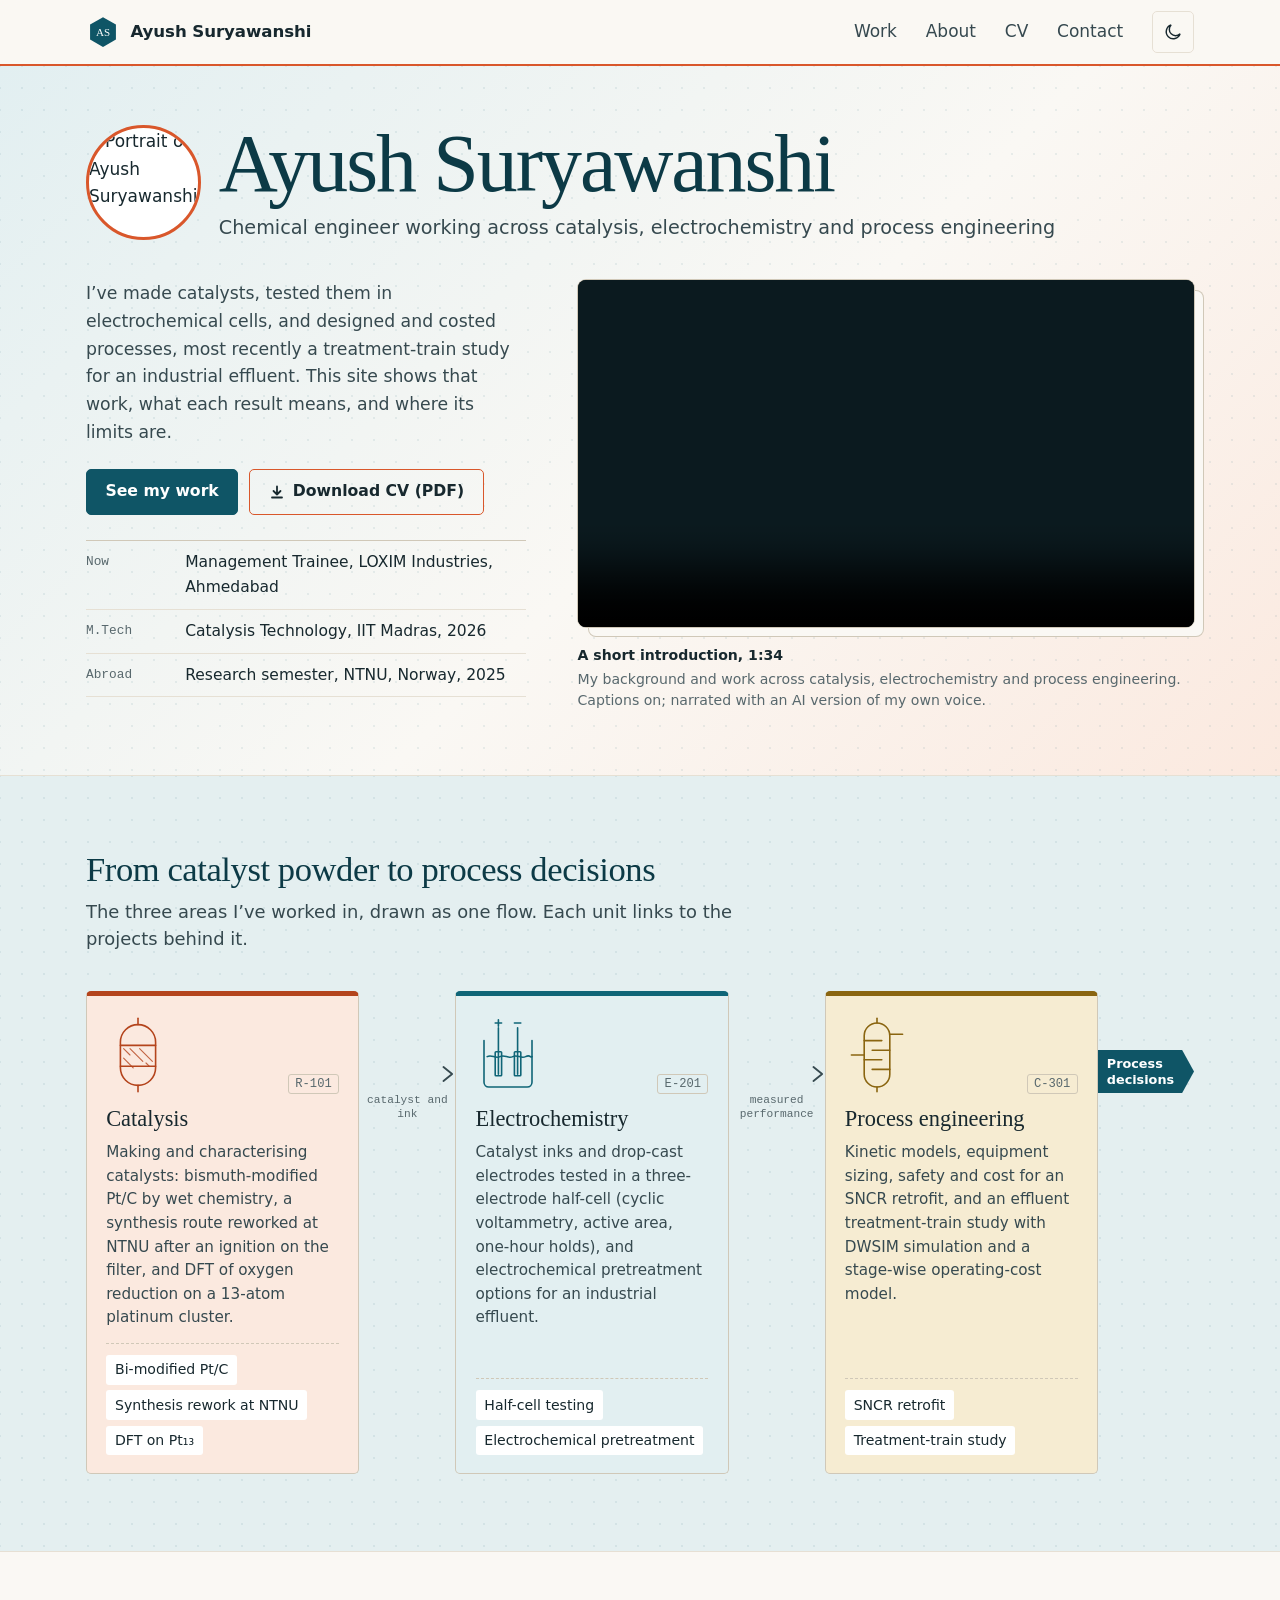
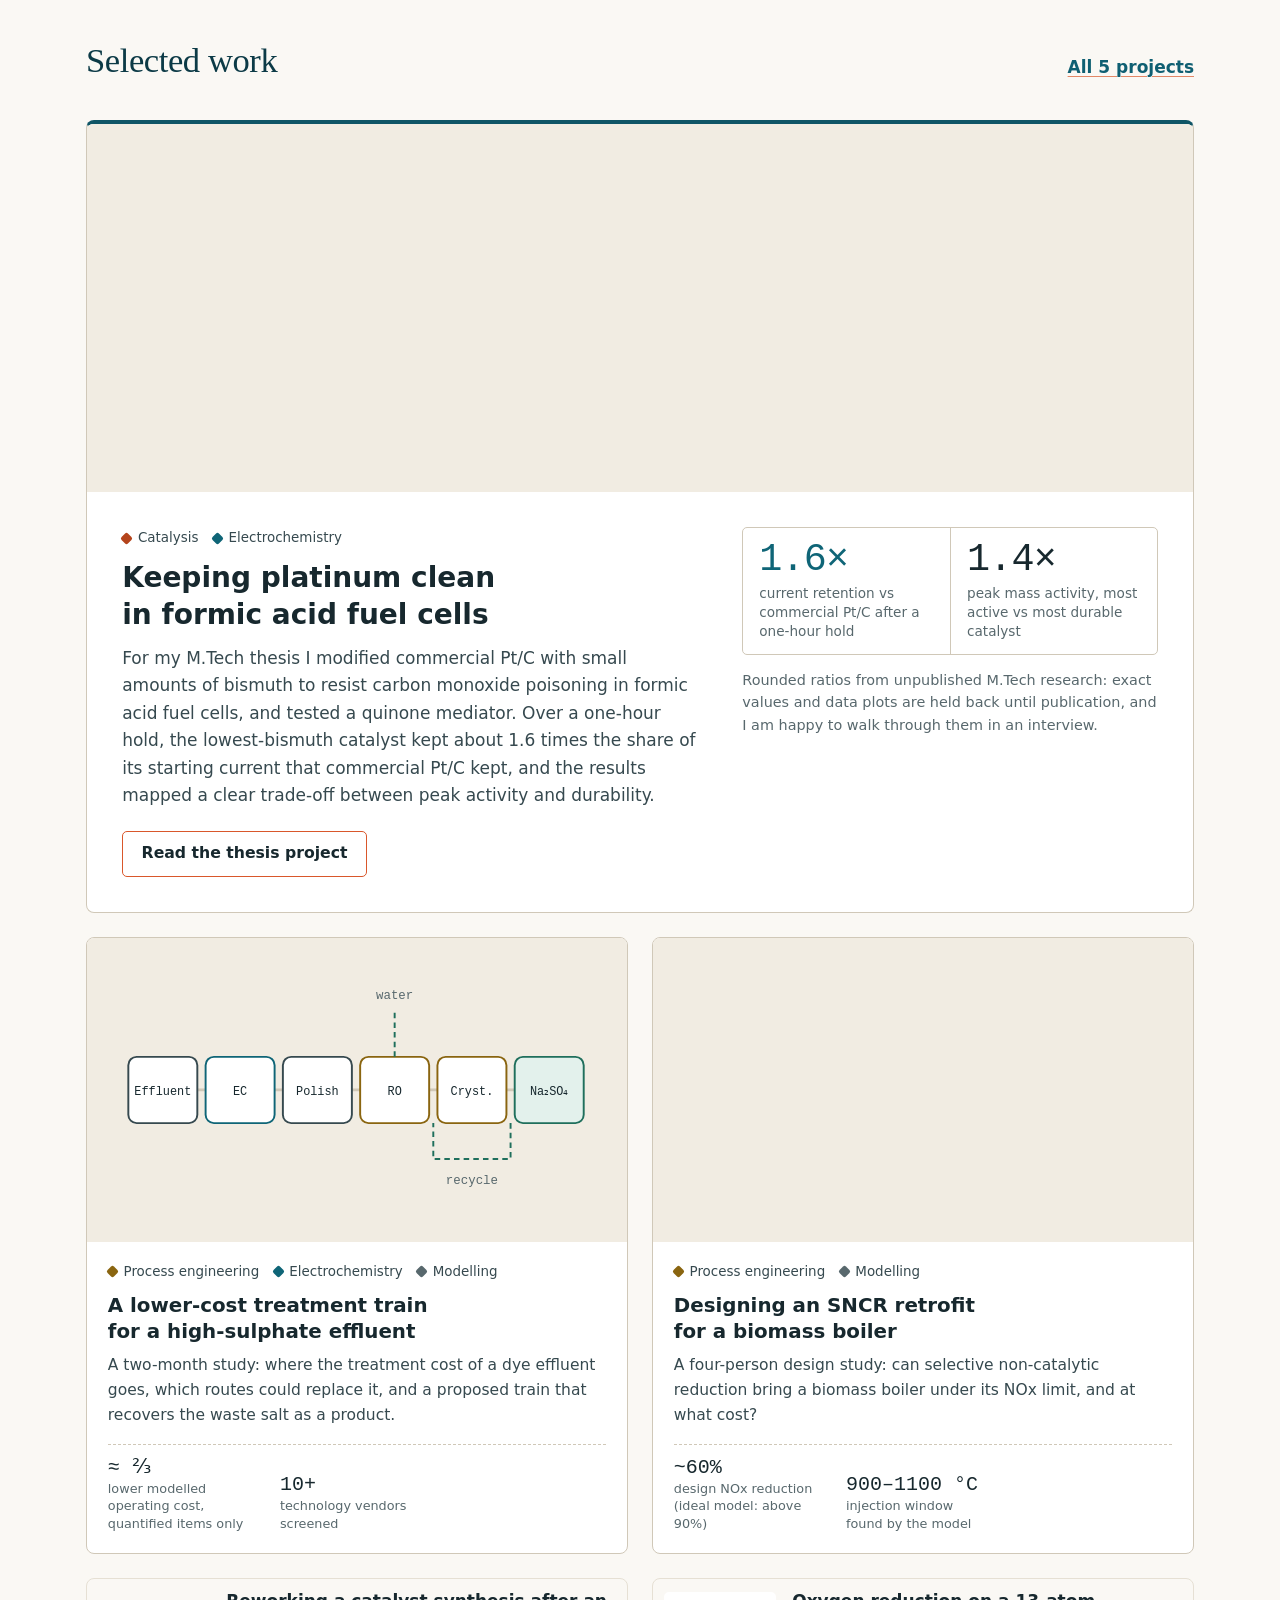
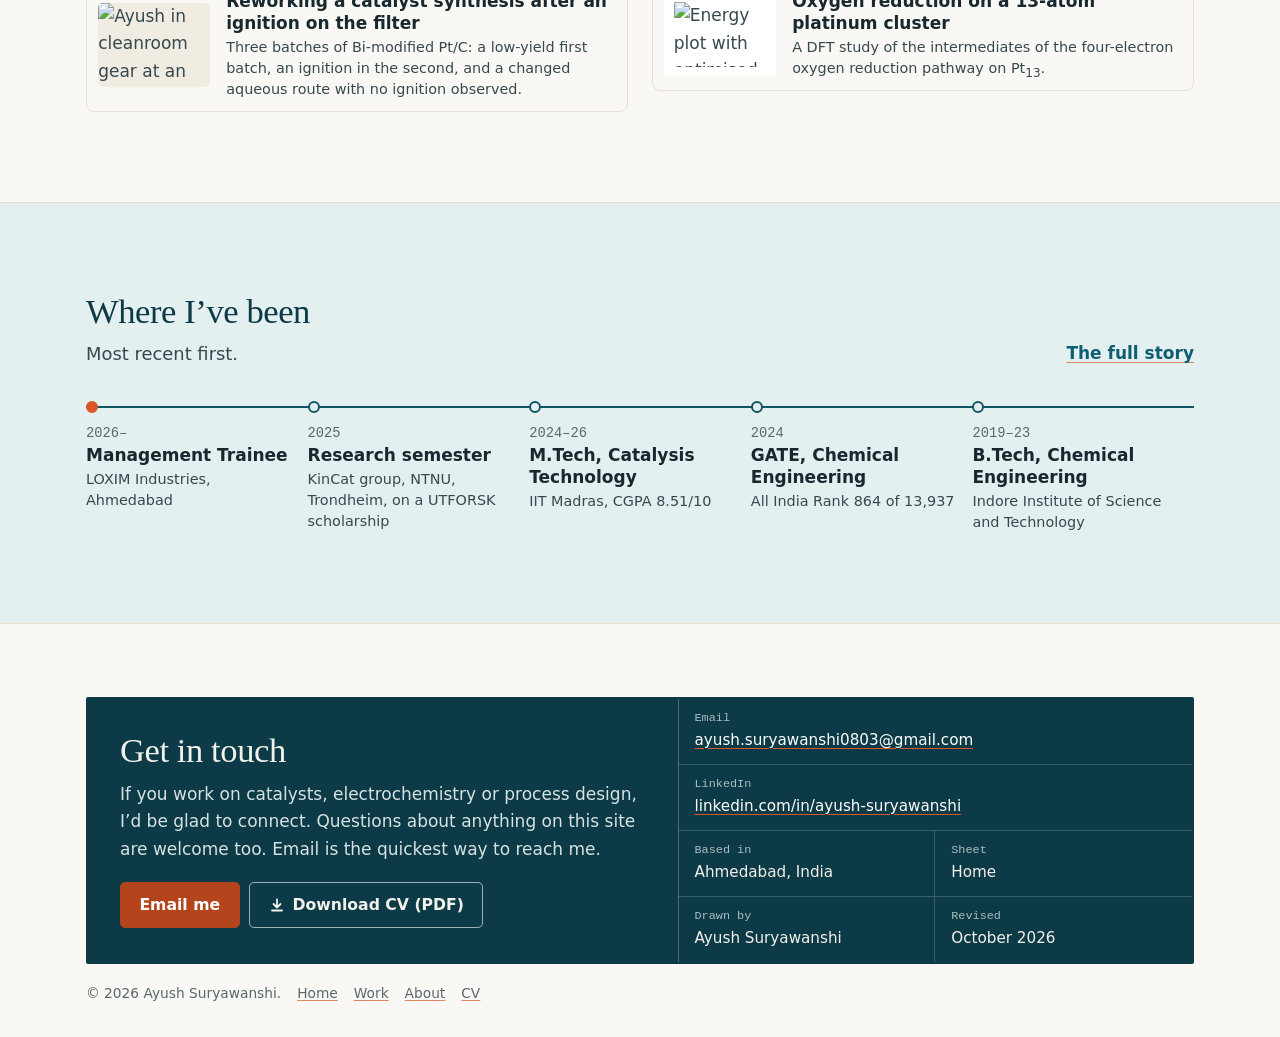
==== commit 7753c587: "Ratio chart contrast; no exact thesis values in source comments - Reference bars in the retention-ra" ====
--- a/index.html
+++ b/index.html
@@ -26,7 +26,7 @@
 <meta name="twitter:image" content="https://suryawanshi-ayush.github.io/images/portrait-of-ayush-suryawanshi.jpg">
 <link rel="preload" href="/portfolio-staging/fonts/ibm-plex-sans-latin-400.woff2" as="font" type="font/woff2" crossorigin>
 <link rel="preload" href="/portfolio-staging/fonts/ibm-plex-serif-latin-400.woff2" as="font" type="font/woff2" crossorigin>
-<style>@font-face{font-family: "Plex Serif";src: url("/portfolio-staging/fonts/ibm-plex-serif-latin-400.woff2") format("woff2");font-weight: 400;font-display: swap}@font-face{font-family: "Plex Serif";src: url("/portfolio-staging/fonts/ibm-plex-serif-latin-500.woff2") format("woff2");font-weight: 500;font-display: swap}@font-face{font-family: "Plex Sans";src: url("/portfolio-staging/fonts/ibm-plex-sans-latin-400.woff2") format("woff2");font-weight: 400;font-display: swap}@font-face{font-family: "Plex Sans";src: url("/portfolio-staging/fonts/ibm-plex-sans-latin-400-italic.woff2") format("woff2");font-weight: 400;font-style: italic;font-display: swap}@font-face{font-family: "Plex Sans";src: url("/portfolio-staging/fonts/ibm-plex-sans-latin-500.woff2") format("woff2");font-weight: 500;font-display: swap}@font-face{font-family: "Plex Sans";src: url("/portfolio-staging/fonts/ibm-plex-sans-latin-600.woff2") format("woff2");font-weight: 600;font-display: swap}@font-face{font-family: "Plex Mono";src: url("/portfolio-staging/fonts/ibm-plex-mono-latin-400.woff2") format("woff2");font-weight: 400;font-display: swap}@font-face{font-family: "Plex Mono";src: url("/portfolio-staging/fonts/ibm-plex-mono-latin-500.woff2") format("woff2");font-weight: 500;font-display: swap}:root{--serif: "Plex Serif",Georgia,"Times New Roman",serif;--sans: "Plex Sans",system-ui,-apple-system,"Segoe UI",Roboto,sans-serif;--mono: "Plex Mono",ui-monospace,"SFMono-Regular",Menlo,monospace;--paper: #faf8f4;--sheet: #ffffff;--sheet-2: #f1ece2;--ink: #17282e;--ink-2: #36494f;--muted: #58686d;--line: #e6e0d4;--line-2: #d0c8b8;--dot: rgba(15,85,102,0.08);--link: #0f5f72;--solid: #0f5566;--on-solid: #ffffff;--focus: #d9572b;--primary: #0f5566;--deep: #0c3a46;--head: #0c3a46;--accent: #d9572b;--accent-text: #b4441c;--on-accent: #ffffff;--third: #c99a2e;--band: #e4eff0;--hero-bg: linear-gradient(135deg,#e2eff1 0%,#faf8f4 55%,#fbe9df 100%);--cat: #b4441c;--cat-soft: #fbe9df;--ec: #0f6577;--ec-soft: #e2eff1;--pr: #8a6510;--pr-soft: #f6ecd2;--ok: #1f6f5c;--ok-soft: #e3f1ec;--s1: #0f5566;--s2: #d9572b;--pt: #b9c1c4;--pt-edge: #86929a;--bi: #c4532a;--co: #c99a2e;--support: #2a3a40;--maxw: 1180px;--gutter: clamp(16px,4vw,36px);--r: 8px;--r-s: 5px;--ease: cubic-bezier(0.2,0.7,0.2,1);color-scheme: light}:root[data-theme="dark"]{--paper: #0e1b20;--sheet: #13262d;--sheet-2: #183039;--ink: #e9f0ef;--ink-2: #c4d1d1;--muted: #93a7aa;--line: #1f3740;--line-2: #2d4b55;--dot: rgba(233,240,239,0.06);--link: #7fd0dc;--solid: #5fbccb;--on-solid: #0e1b20;--focus: #f08a5d;--primary: #5fbccb;--deep: #0a2c35;--head: #e9f0ef;--accent: #f08a5d;--accent-text: #f39c78;--on-accent: #0e1b20;--third: #e6bc5c;--band: #112830;--hero-bg: linear-gradient(135deg,#11303a 0%,#0e1b20 55%,#2a1c16 100%);--cat: #f39c78;--cat-soft: #33221b;--ec: #6fcad8;--ec-soft: #12303a;--pr: #e6bc5c;--pr-soft: #2e2714;--ok: #86d3b6;--ok-soft: #15302a;--s1: #4fb8c9;--s2: #f08a5d;--pt: #6f8589;--pt-edge: #9fb3b6;--bi: #f39c78;--co: #e6bc5c;--support: #24363c;color-scheme: dark}@media (prefers-color-scheme: dark){:root:not([data-theme="light"]){--paper: #0e1b20;--sheet: #13262d;--sheet-2: #183039;--ink: #e9f0ef;--ink-2: #c4d1d1;--muted: #93a7aa;--line: #1f3740;--line-2: #2d4b55;--dot: rgba(233,240,239,0.06);--link: #7fd0dc;--solid: #5fbccb;--on-solid: #0e1b20;--focus: #f08a5d;--primary: #5fbccb;--deep: #0a2c35;--head: #e9f0ef;--accent: #f08a5d;--accent-text: #f39c78;--on-accent: #0e1b20;--third: #e6bc5c;--band: #112830;--hero-bg: linear-gradient(135deg,#11303a 0%,#0e1b20 55%,#2a1c16 100%);--cat: #f39c78;--cat-soft: #33221b;--ec: #6fcad8;--ec-soft: #12303a;--pr: #e6bc5c;--pr-soft: #2e2714;--ok: #86d3b6;--ok-soft: #15302a;--s1: #4fb8c9;--s2: #f08a5d;--pt: #6f8589;--pt-edge: #9fb3b6;--bi: #f39c78;--co: #e6bc5c;--support: #24363c;color-scheme: dark}}*,*::before,*::after{box-sizing: border-box}html{-webkit-text-size-adjust: 100%;text-size-adjust: 100%}@media (prefers-reduced-motion: no-preference){html{scroll-behavior: smooth}}body{margin: 0;background: var(--paper);color: var(--ink);font: 400 1.0625rem/1.62 var(--sans);font-synthesis: none;-webkit-font-smoothing: antialiased;text-rendering: optimizeLegibility}img,svg,video{max-width: 100%}img{height: auto}h1,h2,h3,h4{margin: 0;color: var(--ink);text-wrap: balance}h1{font: 400 clamp(2.3rem,5vw,3.7rem)/1.06 var(--serif);letter-spacing: -0.02em}h2{font: 400 clamp(1.6rem,2.7vw,2.2rem)/1.15 var(--serif);letter-spacing: -0.012em}h3{font-weight: 600;font-size: 1.12rem;line-height: 1.32}p{margin: 0 0 1rem}a{color: var(--link);text-decoration-thickness: 1px;text-underline-offset: 0.18em}a:hover{text-decoration-thickness: 2px}:focus-visible{outline: 2px solid var(--focus);outline-offset: 3px;border-radius: 2px}sub,sup{line-height: 0}strong,b{font-weight: 600}code{font: 0.86em var(--mono);background: var(--sheet-2);padding: 0.1em 0.35em;border-radius: 3px;overflow-wrap: anywhere}kbd{font: 0.8em var(--mono)}.sr-only{position: absolute;width: 1px;height: 1px;padding: 0;margin: -1px;overflow: hidden;clip: rect(0 0 0 0);white-space: nowrap;border: 0}.skip{position: absolute;left: -999px;top: 0.5rem;z-index: 100;background: var(--solid);color: var(--on-solid);padding: 0.6rem 1rem;border-radius: var(--r-s)}.skip:focus{left: 0.5rem}.wrap{max-width: var(--maxw);margin: 0 auto;padding: 0 var(--gutter)}.wrap.narrow{max-width: calc(46rem + 2 * var(--gutter))}.lede{font-size: clamp(1.06rem,1.4vw,1.2rem);line-height: 1.55;color: var(--ink-2);max-width: 62ch;margin: 0.8rem 0 0}.note{font-size: 0.9rem;line-height: 1.55;color: var(--muted);max-width: 70ch}.muted{color: var(--muted)}.sheet{background-color: var(--paper);background-image: radial-gradient(var(--dot) 1.1px,transparent 1.2px);background-size: 22px 22px;background-position: -11px -11px}.btn{display: inline-flex;align-items: center;justify-content: center;gap: 0.5rem;min-height: 46px;padding: 0.62rem 1.15rem;border-radius: var(--r-s);font: 600 0.98rem/1.2 var(--sans);text-decoration: none;white-space: nowrap;border: 1.5px solid var(--solid);cursor: pointer;transition: background-color 0.15s,color 0.15s}.btn-solid{background: var(--solid);color: var(--on-solid)}.btn-solid:hover{background: color-mix(in srgb,var(--solid) 86%,var(--ec))}.btn-line{background: transparent;color: var(--ink)}.btn-line:hover{background: var(--sheet)}.ic{width: 1rem;height: 1rem;fill: none;stroke: currentColor;stroke-width: 1.8;stroke-linecap: round;stroke-linejoin: round;flex: 0 0 auto}.cta{display: flex;flex-wrap: wrap;gap: 0.7rem;margin-top: 1.4rem}.site-head{position: sticky;top: 0;z-index: 30;background: color-mix(in srgb,var(--paper) 92%,transparent);backdrop-filter: saturate(1.4) blur(10px);border-bottom: 1px solid var(--line);view-transition-name: site-head}.head-row{display: flex;align-items: center;gap: 1rem;min-height: 64px}.brand{display: inline-flex;align-items: center;gap: 0.65rem;text-decoration: none;color: var(--ink);margin-right: auto}.mark{width: 34px;height: 34px;flex: 0 0 auto}.mark path{fill: var(--solid)}.mark text{fill: var(--on-solid);font: 500 13px var(--serif);text-anchor: middle}.brand-name{font-weight: 600;font-size: 1.04rem;letter-spacing: -0.005em}.site-nav ul{list-style: none;display: flex;gap: 0.2rem;margin: 0;padding: 0}.site-nav a{display: block;padding: 0.5rem 0.8rem;border-radius: var(--r-s);color: var(--ink-2);text-decoration: none;font-weight: 500}.site-nav a:hover{color: var(--ink);background: var(--sheet)}.site-nav a[aria-current="page"]{color: var(--ink);box-shadow: inset 0 -2px 0 var(--ink);border-radius: 0}.theme-btn,.menu-btn{width: 42px;height: 42px;display: grid;place-items: center;padding: 0;border: 1px solid var(--line);border-radius: var(--r-s);background: transparent;color: var(--ink);cursor: pointer}.theme-btn:hover,.menu-btn:hover{background: var(--sheet)}.theme-btn svg{width: 20px;height: 20px;fill: none;stroke: currentColor;stroke-width: 1.7;stroke-linecap: round}.theme-btn .i-sun{display: none}:root[data-theme="dark"] .theme-btn .i-sun{display: block}:root[data-theme="dark"] .theme-btn .i-moon{display: none}@media (prefers-color-scheme: dark){:root:not([data-theme="light"]) .theme-btn .i-sun{display: block}:root:not([data-theme="light"]) .theme-btn .i-moon{display: none}}.menu-btn{display: none}.burger,.burger::before,.burger::after{display: block;width: 18px;height: 1.8px;background: currentColor;border-radius: 1px;position: relative;transition: transform 0.2s var(--ease)}.burger::before,.burger::after{content: "";position: absolute;left: 0}.burger::before{top: -6px}.burger::after{top: 6px}.menu-btn[aria-expanded="true"] .burger{background: transparent}.menu-btn[aria-expanded="true"] .burger::before{transform: translateY(6px) rotate(45deg)}.menu-btn[aria-expanded="true"] .burger::after{transform: translateY(-6px) rotate(-45deg)}@media (max-width: 720px){.brand-name{font-size: 0.98rem}html.js .menu-btn{display: grid}html.js .site-nav{position: absolute;left: 0;right: 0;top: 100%;background: var(--paper);border-bottom: 1px solid var(--line);display: none}html.js .site-nav.open{display: block}html.js .site-nav ul{flex-direction: column;padding: 0.4rem var(--gutter) 1rem}html.js .site-nav a{padding: 0.8rem 0.4rem;font-size: 1.08rem;border-bottom: 1px solid var(--line);border-radius: 0}html.js .site-nav a[aria-current="page"]{box-shadow: inset 3px 0 0 var(--ink);padding-left: 0.8rem}html:not(.js) .head-row{flex-wrap: wrap;padding-bottom: 0.4rem}html:not(.js) .site-nav{order: 3;width: 100%}}.section{padding: clamp(3.2rem,7vw,5.6rem) 0;border-top: 1px solid var(--line)}.section.tight{padding-top: clamp(1.6rem,3vw,2.4rem);border-top: 0}.section-head{margin-bottom: clamp(1.6rem,3vw,2.4rem)}.section-head.split{display: flex;align-items: end;justify-content: space-between;gap: 1rem 2rem;flex-wrap: wrap}.section-head .lede{margin-top: 0.5rem}.more-link{font-weight: 600;white-space: nowrap}.hero{padding: clamp(1.8rem,4.5vw,3.6rem) 0 clamp(2.6rem,5vw,4rem)}.hero-grid{display: grid;grid-template-columns: minmax(0,5fr) minmax(0,7fr);grid-template-areas: "id id" "text video";column-gap: clamp(1.6rem,4vw,3.6rem);row-gap: clamp(1.4rem,3vw,2.4rem);align-items: start}.hero-id{grid-area: id;display: flex;gap: 1.1rem;align-items: center}.hero-photo{margin: 0;flex: 0 0 auto;width: clamp(84px,9vw,124px);aspect-ratio: 1;border-radius: 50%;overflow: hidden;border: 1px solid var(--line-2);background: var(--sheet)}.hero-photo img{width: 100%;height: 100%;object-fit: cover;display: block}.hero-name{font: 400 clamp(2.5rem,6.4vw,5.4rem)/0.98 var(--serif);letter-spacing: -0.025em}.hero-role{margin: 0.7rem 0 0;color: var(--ink-2);font-size: clamp(1rem,1.5vw,1.2rem);line-height: 1.4}.hero-text{grid-area: text}.hero-lede{font-size: clamp(1.06rem,1.35vw,1.17rem);line-height: 1.6;color: var(--ink-2);margin: 0;max-width: 46ch}.facts{margin: 1.6rem 0 0;display: grid;gap: 0;border-top: 1px solid var(--line-2);max-width: 30rem}.facts div{display: grid;grid-template-columns: 5.4rem 1fr;gap: 0.8rem;padding: 0.55rem 0;border-bottom: 1px solid var(--line)}.facts dt{font: 500 0.8rem/1.9 var(--mono);color: var(--muted)}.facts dd{margin: 0;font-size: 0.97rem;color: var(--ink)}.intro-video{grid-area: video;margin: 0;align-self: start}.iv-frame{position: relative;width: 100%;aspect-ratio: 16 / 9;border-radius: var(--r);background: #0b1a1f;box-shadow: 0 0 0 1px var(--line-2),10px 10px 0 -1px var(--paper),10px 10px 0 0 var(--line-2);isolation: isolate}.iv-video{display: block;width: 100%;height: 100%;border-radius: var(--r);background: #0b1a1f;object-fit: cover}.iv-frame:fullscreen{width: 100%;height: 100%;border-radius: 0;display: grid;place-items: center;background: #000;box-shadow: none}.iv-frame:fullscreen .iv-video{height: auto;max-height: 100%;aspect-ratio: 16 / 9;border-radius: 0;object-fit: contain}.iv-caption{position: absolute;left: 50%;bottom: 6%;transform: translateX(-50%);width: max-content;max-width: 88%;margin: 0;text-align: center;text-wrap: balance;font: 500 clamp(13px,1.25vw,19px)/1.35 var(--sans);color: #f4f6f8;background: rgba(8,12,20,0.8);padding: 0.28em 0.7em 0.32em;border-radius: 5px;pointer-events: none;transition: bottom 0.25s var(--ease),opacity 0.2s}.iv-caption:empty,.iv-frame[data-cc="off"] .iv-caption{opacity: 0}.iv-frame[data-ui="show"] .iv-caption{bottom: calc(6% + 44px)}.iv-frame button{font: inherit;cursor: pointer}.iv-frame [hidden]{display: none !important}.iv-sound{position: absolute;left: 12px;top: 12px;display: inline-flex;align-items: center;gap: 0.5rem;padding: 0.45rem 0.9rem 0.45rem 0.65rem;border-radius: 999px;border: 1px solid rgba(255,255,255,0.3);background: rgba(10,16,28,0.75);color: #fff;font-size: 0.88rem;font-weight: 500;backdrop-filter: blur(6px)}.iv-sound:hover,.iv-sound:focus-visible{background: rgba(10,16,28,0.92);border-color: rgba(255,255,255,0.6)}.iv-sound-ic{display: inline-grid;width: 1.1rem;height: 1.1rem}.iv-big{position: absolute;left: 50%;top: 50%;width: clamp(56px,7vw,80px);height: clamp(56px,7vw,80px);transform: translate(-50%,-50%);border-radius: 50%;border: 1px solid rgba(255,255,255,0.45);background: rgba(10,16,28,0.65);color: #fff;padding: 0;display: grid;place-items: center;backdrop-filter: blur(6px)}.iv-big svg{width: 42%;height: 42%;margin-left: 6%}.iv-big:hover,.iv-big:focus-visible{background: rgba(10,16,28,0.88)}.iv-bar{position: absolute;left: 0;right: 0;bottom: 0;display: flex;align-items: center;gap: 0.3rem;padding: 28px 10px 8px;border-radius: 0 0 var(--r) var(--r);background: linear-gradient(180deg,rgba(0,0,0,0),rgba(0,0,0,0.72));color: #fff;opacity: 0;transition: opacity 0.25s}.iv-frame[data-ui="show"] .iv-bar{opacity: 1}.iv-btn{width: 36px;height: 36px;flex: 0 0 auto;display: grid;place-items: center;padding: 0;border: 0;border-radius: 6px;background: transparent;color: #fff}.iv-btn:hover,.iv-btn:focus-visible{background: rgba(255,255,255,0.16)}.iv-btn svg,.iv-big svg,.iv-sound svg{fill: none;stroke: currentColor;stroke-width: 1.8;stroke-linecap: round;stroke-linejoin: round}.iv-btn svg{width: 20px;height: 20px}.iv-toggle svg path,.iv-big svg path{fill: currentColor;stroke: none}.iv-frame[data-state="playing"] .iv-toggle .i-play,.iv-frame:not([data-state="playing"]) .iv-toggle .i-pause,.iv-big .i-pause{display: none}.iv-mute .i-on,.iv-sound .i-on{display: none}.iv-frame[data-sound="on"] .iv-mute .i-on{display: inline}.iv-frame[data-sound="on"] .iv-mute .i-off{display: none}.iv-frame[data-cc="off"] .iv-cc{opacity: 0.55}.iv-seek{flex: 1 1 auto;min-width: 60px;margin: 0 0.4rem;accent-color: var(--accent);cursor: pointer}.iv-time{font: 0.74rem var(--mono);white-space: nowrap;opacity: 0.92;margin-right: 0.2rem}.iv-meta{margin: 1.1rem 0 0;color: var(--muted);font-size: 0.88rem;line-height: 1.5;display: flex;flex-wrap: wrap;gap: 0.2rem 0.8rem}.iv-meta #iv-title{color: var(--ink);font-weight: 600}html.js .iv-frame:focus-visible{outline: 2px solid var(--focus);outline-offset: 4px}@media (max-width: 980px){.hero-grid{grid-template-columns: minmax(0,1fr);grid-template-areas: "id" "video" "text"}.hero-lede{max-width: 60ch}}@media (max-width: 600px){.hero{padding-top: 1.2rem}.hero-grid{row-gap: 1.1rem}.hero-id{gap: 0.9rem}.hero-photo{width: 84px}.hero-name{font-size: clamp(2rem,9vw,2.6rem)}.hero-role{font-size: 0.94rem;margin-top: 0.35rem}h1{font-size: clamp(2rem,8.4vw,2.5rem)}.hero-name{font-size: clamp(2rem,9vw,2.6rem)}.lede{font-size: 1.02rem}.iv-frame{box-shadow: 0 0 0 1px var(--line-2)}.iv-sound{left: 8px;top: 8px;font-size: 0.76rem;padding: 0.3rem 0.65rem 0.3rem 0.5rem}.iv-bar{padding: 22px 4px 4px;gap: 0}.iv-btn{width: 34px;height: 34px}.iv-time{display: none}.iv-frame[data-ui="show"] .iv-caption{bottom: calc(5% + 38px)}.iv-meta{font-size: 0.82rem;margin-top: 0.7rem}.cta{margin-top: 1.1rem}.cta .btn{flex: 1 1 100%}.facts div{grid-template-columns: 4.6rem 1fr}}.pfd{padding: clamp(3rem,6vw,4.6rem) 0 clamp(3rem,6vw,4.8rem);border-top: 1px solid var(--line)}.flowline{list-style: none;margin: 0;padding: 0;display: grid;grid-template-columns: minmax(0,1fr) 96px minmax(0,1fr) 96px minmax(0,1fr) 96px;align-items: stretch}.unit{display: flex;flex-direction: column}.unit .unit-links{margin-top: auto}.unit{--c: var(--ink);--soft: var(--sheet);background: var(--sheet);border: 1px solid var(--line-2);border-top: 3px solid var(--c);border-radius: var(--r-s);padding: 1.2rem 1.2rem 1.1rem;position: relative}.unit.catalysis{--c: var(--cat);--soft: var(--cat-soft)}.unit.electrochemistry{--c: var(--ec);--soft: var(--ec-soft)}.unit.process{--c: var(--pr);--soft: var(--pr-soft)}.unit-sym{display: flex;align-items: end;justify-content: space-between;margin-bottom: 0.8rem;color: var(--c)}.sym{width: 64px;height: 78px;fill: none;stroke: currentColor;stroke-width: 2;stroke-linecap: round;stroke-linejoin: round}.sym .fill{stroke-width: 1.4;opacity: 0.8}.unit-tag{font: 500 0.76rem var(--mono);color: var(--muted);border: 1px solid var(--line-2);border-radius: 3px;padding: 0.1rem 0.4rem}.unit h3{font: 400 1.4rem/1.2 var(--serif);color: var(--ink)}.unit p{font-size: 0.95rem;line-height: 1.55;color: var(--ink-2);margin: 0.5rem 0 0.8rem}.unit-links{list-style: none;margin: 0;padding: 0.7rem 0 0;border-top: 1px dashed var(--line-2);display: flex;flex-wrap: wrap;gap: 0.35rem 0.5rem}.unit-links a{display: inline-block;font-size: 0.88rem;font-weight: 500;color: var(--ink);text-decoration: none;background: var(--soft);border-radius: 3px;padding: 0.22rem 0.55rem}.unit-links a:hover{text-decoration: underline}.stream{position: relative;display: flex;flex-direction: column;justify-content: flex-start;align-items: center;color: var(--line-2);padding-top: 4.4rem}.stream svg{width: 100%;height: 24px;overflow: visible;fill: none;stroke: var(--ink-2);stroke-width: 2;stroke-linecap: round;stroke-linejoin: round}.stream span{font: 500 0.7rem/1.25 var(--mono);color: var(--muted);text-align: center;margin-top: 0.45rem;padding: 0 0.2rem}.stream.out{align-items: stretch}.stream .offpage{position: relative;align-self: flex-end;margin: -2.25rem 0 0;padding: 0.4rem 1.25rem 0.4rem 0.55rem;width: 100%;font: 600 0.8rem/1.2 var(--sans);color: var(--on-solid);background: var(--solid);text-align: left;clip-path: polygon(0 0,calc(100% - 12px) 0,100% 50%,calc(100% - 12px) 100%,0 100%)}.stream.out svg{width: 30%}html.motion .pfd .flow{stroke-dasharray: 100;stroke-dashoffset: 100}html.motion .pfd.in .flow{stroke-dashoffset: 0;transition: stroke-dashoffset 0.7s var(--ease)}html.motion .pfd.in .stream:nth-child(4) .flow{transition-delay: 0.55s}html.motion .pfd.in .stream:nth-child(6) .flow{transition-delay: 1.1s}@media (max-width: 980px){.flowline{grid-template-columns: minmax(0,1fr)}.stream{flex-direction: row;justify-content: flex-start;align-items: center;padding: 0 0 0 2.6rem;height: 58px}.stream svg{display: none}.stream::before{content: "";position: absolute;left: 1.4rem;top: 0;bottom: 8px;border-left: 2px solid var(--ink-2)}.stream::after{content: "";position: absolute;left: calc(1.4rem - 5px);bottom: 0;border: 6px solid transparent;border-top: 9px solid var(--ink-2);border-bottom: 0}.stream span{margin: 0;text-align: left}.stream.out{height: auto;padding: 1.4rem 0 0 0}.stream.out::before{bottom: auto;height: 1.4rem}.stream.out::after{display: none}.stream .offpage{margin: 0;width: auto;align-self: flex-start}}.tags{list-style: none;margin: 0 0 0.65rem;padding: 0;display: flex;flex-wrap: wrap;gap: 0.3rem 0.9rem}.tag{display: inline-flex;align-items: center;gap: 0.42rem;font-size: 0.84rem;font-weight: 500;color: var(--ink-2)}.tag::before{content: "";width: 9px;height: 9px;border-radius: 2px;background: var(--c,var(--muted));transform: rotate(45deg)}.tag.catalysis{--c: var(--cat)}.tag.electrochemistry{--c: var(--ec)}.tag.process{--c: var(--pr)}.tag.modelling{--c: var(--muted)}.feature{border: 1px solid var(--line-2);border-radius: var(--r);background: var(--sheet);overflow: hidden}.feature-media{display: block;background: var(--sheet-2);aspect-ratio: 3 / 1;overflow: hidden}.feature-media img{width: 100%;height: 100%;object-fit: cover;display: block}.feature-body{display: grid;grid-template-columns: minmax(0,7fr) minmax(0,5fr);gap: clamp(1.2rem,3vw,2.6rem);padding: clamp(1.3rem,3vw,2.2rem)}.feature-body h3{font-size: clamp(1.35rem,2.2vw,1.75rem);margin-bottom: 0.7rem}.feature-body h3 a{color: var(--ink);text-decoration: none}.feature-body h3 a:hover{text-decoration: underline}.fb-text>p{color: var(--ink-2);max-width: 60ch;margin-bottom: 1.3rem}.readings{display: grid;grid-template-columns: 1fr 1fr;gap: 0;margin: 0 0 0.9rem;border: 1px solid var(--line-2);border-radius: var(--r-s)}.readings div{padding: 0.8rem 1rem;display: flex;flex-direction: column-reverse;justify-content: flex-end;gap: 0.25rem}.readings div + div{border-left: 1px solid var(--line-2)}.readings dd{margin: 0;font: 500 clamp(1.8rem,3.2vw,2.4rem)/1 var(--mono);color: var(--ink);letter-spacing: -0.02em}.readings div:first-child dd{color: var(--ec)}.readings dt{font-size: 0.85rem;line-height: 1.4;color: var(--muted)}.feature .note{margin: 0}.pair{display: grid;grid-template-columns: 1fr 1fr;gap: clamp(1rem,2vw,1.5rem);margin-top: clamp(1rem,2vw,1.5rem)}.tile{border: 1px solid var(--line-2);border-radius: var(--r);background: var(--sheet);overflow: hidden}.tile-link{display: grid;grid-template-rows: auto 1fr;height: 100%;color: inherit;text-decoration: none}.tile-link:hover h3,.tile-link:focus-visible h3{text-decoration: underline;text-underline-offset: 0.16em}.tile .media{aspect-ratio: 16 / 9}.tile-body{padding: 1.2rem 1.3rem 1.3rem;display: flex;flex-direction: column}.tile-body h3{font-size: 1.24rem;margin-bottom: 0.45rem}.tile-body p{color: var(--ink-2);font-size: 0.97rem}.mini-stats{display: flex;gap: 1.6rem;margin: auto 0 0;padding-top: 0.7rem;border-top: 1px dashed var(--line-2)}.mini-stats div{display: flex;flex-direction: column-reverse}.mini-stats dd{margin: 0;font: 500 1.25rem/1.2 var(--mono);color: var(--ink)}.mini-stats dt{font-size: 0.8rem;line-height: 1.35;color: var(--muted);max-width: 18ch}.media{position: relative;overflow: hidden;background: var(--sheet-2)}.media img{width: 100%;height: 100%;object-fit: cover;display: block}.media.contain{background: #fff}.media.contain img{object-fit: contain;padding: 0.6rem}.art-media{display: grid;place-items: center;background: var(--sheet-2)}.art{width: 92%;height: auto}.art text{font: 500 8.6px var(--mono);fill: var(--ink);text-anchor: middle}.art .art-small{font-size: 9px;fill: var(--muted)}.art .art-line path{fill: none;stroke: var(--line-2);stroke-width: 2}.art-u rect{fill: var(--sheet);stroke: var(--ink-2);stroke-width: 1.4}.art-u.u1 rect{stroke: var(--ec)}.art-u.u3 rect,.art-u.u4 rect{stroke: var(--pr)}.art-u.u5 rect{stroke: var(--ok);fill: var(--ok-soft)}.art .art-rec{fill: none;stroke: var(--ok);stroke-width: 1.4;stroke-dasharray: 4 3}.also{list-style: none;margin: clamp(1rem,2vw,1.5rem) 0 0;padding: 0;display: grid;grid-template-columns: 1fr 1fr;gap: clamp(1rem,2vw,1.5rem)}.also a{display: grid;grid-template-columns: 112px 1fr;gap: 1rem;align-items: center;padding: 0.7rem;border: 1px solid var(--line);border-radius: var(--r);color: var(--ink-2);text-decoration: none;background: var(--paper)}.also a:hover{background: var(--sheet)}.also a:hover strong{text-decoration: underline}.also .media{aspect-ratio: 4 / 3;border-radius: var(--r-s)}.also strong{display: block;color: var(--ink);margin-bottom: 0.2rem;line-height: 1.3}.also span span{display: block;font-size: 0.9rem;line-height: 1.45}@media (max-width: 860px){.feature-body{grid-template-columns: minmax(0,1fr)}.feature-media{aspect-ratio: 2 / 1}.pair,.also{grid-template-columns: minmax(0,1fr)}}@media (max-width: 480px){.readings{grid-template-columns: 1fr}.readings div + div{border-left: 0;border-top: 1px solid var(--line-2)}.also a{grid-template-columns: 84px 1fr}}.path{list-style: none;margin: 0;padding: 0;display: grid;grid-template-columns: repeat(5,minmax(0,1fr));border-top: 2px solid var(--ink)}.path li{position: relative;padding: 1.1rem 1rem 0 0;display: flex;flex-direction: column;gap: 0.2rem}.path li::before{content: "";position: absolute;top: -7px;left: 0;width: 12px;height: 12px;background: var(--paper);border: 2px solid var(--ink);border-radius: 50%}.path li:first-child::before{background: var(--ink)}.path .yr{font: 500 0.86rem var(--mono);color: var(--muted)}.path strong{line-height: 1.3}.path span:last-child{font-size: 0.9rem;color: var(--ink-2);line-height: 1.45}@media (max-width: 860px){.path{grid-template-columns: 1fr;border-top: 0;border-left: 2px solid var(--ink);margin-left: 6px}.path li{padding: 0 0 1.3rem 1.3rem}.path li::before{top: 0.2rem;left: -7px}}.site-foot{padding: clamp(3rem,6vw,4.6rem) 0 2rem;border-top: 1px solid var(--line)}.titleblock{display: grid;grid-template-columns: minmax(0,1.15fr) minmax(0,1fr);border: 2px solid var(--ink);border-radius: 2px;background: var(--sheet)}.tb-main{padding: clamp(1.3rem,3vw,2rem);border-right: 1px solid var(--ink)}.tb-title{margin-bottom: 0.6rem}.tb-main p{color: var(--ink-2);max-width: 54ch}.tb-actions{display: flex;flex-wrap: wrap;gap: 0.6rem;margin-top: 1.2rem}.tb-cells{margin: 0;display: grid;grid-template-columns: 1fr 1fr}.tb-cells div{padding: 0.75rem 1rem;border-bottom: 1px solid var(--line-2);min-width: 0}.tb-cells div:nth-child(-n + 2){grid-column: 1 / -1}.tb-cells div:nth-child(n + 3):nth-child(odd){border-right: 1px solid var(--line-2)}.tb-cells div:nth-last-child(-n + 2){border-bottom: 0}.tb-cells dt{font: 500 0.74rem var(--mono);color: var(--muted);margin-bottom: 0.15rem}.tb-cells dd{margin: 0;font-size: 0.95rem;overflow-wrap: anywhere}.foot-note{margin: 1.1rem 0 0;font-size: 0.86rem;color: var(--muted);display: flex;flex-wrap: wrap;gap: 0.3rem 1rem}.foot-note a{color: var(--muted)}@media (max-width: 860px){.titleblock{grid-template-columns: minmax(0,1fr)}.tb-main{border-right: 0;border-bottom: 1px solid var(--ink)}}@media (max-width: 480px){.tb-cells{grid-template-columns: minmax(0,1fr)}.tb-cells div:nth-child(n + 3):nth-child(odd){border-right: 0}.tb-cells div:nth-last-child(2){border-bottom: 1px solid var(--line-2)}.tb-actions .btn{flex: 1 1 auto}}.page-head{padding: clamp(2.2rem,5vw,3.8rem) 0 clamp(2rem,4vw,3rem);border-bottom: 1px solid var(--line)}.page-head .tags{margin-bottom: 0.8rem}.crumbs{display: flex;gap: 0.5rem;align-items: center;font-size: 0.9rem;color: var(--muted);margin-bottom: 1.1rem;flex-wrap: wrap}.crumbs a{color: var(--muted)}.crumbs [aria-current]{color: var(--ink-2)}.filters{display: flex;flex-wrap: wrap;gap: 0.45rem;margin-top: 1.6rem}.filters button{font: 500 0.92rem var(--sans);color: var(--ink-2);background: var(--sheet);border: 1px solid var(--line-2);border-radius: 999px;padding: 0.45rem 0.9rem;cursor: pointer;display: inline-flex;gap: 0.45rem;align-items: center}.filters button .n{font: 500 0.76rem var(--mono);color: var(--muted)}.filters button:hover{border-color: var(--ink-2)}.filters button[aria-pressed="true"]{background: var(--solid);border-color: var(--solid);color: var(--on-solid)}.filters button[aria-pressed="true"] .n{color: inherit;opacity: 0.75}.worklist{list-style: none;margin: 0;padding: 0;display: grid;gap: 1.1rem}.work-row[hidden]{display: none}.work-link{display: grid;grid-template-columns: 260px minmax(0,1fr) 200px;gap: clamp(1rem,2.4vw,1.8rem);padding: 1rem;border: 1px solid var(--line-2);border-radius: var(--r);background: var(--sheet);color: inherit;text-decoration: none;align-items: start}.work-link:hover{border-color: var(--ink-2)}.work-link:hover h2{text-decoration: underline;text-underline-offset: 0.16em}.work-link .media{aspect-ratio: 4 / 3;border-radius: var(--r-s)}.work-body h2{font-size: clamp(1.2rem,2vw,1.42rem);margin-bottom: 0.45rem}.work-body p{color: var(--ink-2);margin-bottom: 0.6rem}.work-meta{display: flex;flex-wrap: wrap;gap: 0.2rem 1.2rem;font-size: 0.86rem;color: var(--muted) !important;margin: 0 !important}.work-stats{margin: 0;display: grid;gap: 0.8rem;padding-left: 1.2rem;border-left: 1px dashed var(--line-2);align-self: stretch;align-content: center}.work-stats div{display: flex;flex-direction: column-reverse}.work-stats dd{margin: 0;font: 500 1.3rem/1.2 var(--mono)}.work-stats dt{font-size: 0.8rem;line-height: 1.35;color: var(--muted)}.earlier{margin: 1.8rem 0 0;color: var(--ink-2);font-size: 0.95rem}@media (max-width: 960px){.work-link{grid-template-columns: 200px minmax(0,1fr)}.work-stats{grid-column: 2;padding-left: 0;border-left: 0;border-top: 1px dashed var(--line-2);padding-top: 0.7rem;display: flex;gap: 1.6rem}}@media (max-width: 620px){.work-link{grid-template-columns: minmax(0,1fr)}.work-link .media{aspect-ratio: 16 / 9}.work-stats{grid-column: auto}}.proj-head h1{max-width: 22ch}.datasheet{margin: 1.8rem 0 0;display: grid;grid-template-columns: repeat(auto-fill,minmax(min(100%,15rem),1fr));border-top: 2px solid var(--ink)}.datasheet div{padding: 0.7rem 0.9rem;border-right: 1px solid var(--line-2);border-bottom: 1px solid var(--line-2);border-left: 1px solid var(--line-2);margin-left: -1px;background: var(--sheet)}.datasheet dt{font: 500 0.74rem var(--mono);color: var(--muted);margin-bottom: 0.15rem}.datasheet dd{margin: 0;font-size: 0.94rem;line-height: 1.45;color: var(--ink)}.proj-hero{margin: clamp(1.6rem,3vw,2.4rem) 0 0}.fig.proj-hero img{width: auto;height: auto;max-width: 100%;max-height: 560px;border-radius: var(--r);display: block;margin: 0 auto}.fig.proj-hero.natural img{max-height: 640px}.proj-hero figcaption{text-align: center;margin-left: auto;margin-right: auto}.proj-hero figcaption{margin-top: 0.6rem;font-size: 0.88rem;color: var(--muted);max-width: 80ch}.proj-layout{display: grid;grid-template-columns: 220px minmax(0,1fr);gap: clamp(1.6rem,4vw,3.6rem);padding-top: clamp(2rem,4vw,3rem);padding-bottom: clamp(3rem,6vw,4.5rem)}.toc{position: sticky;top: 88px;align-self: start;font-size: 0.92rem}.toc-h{font-weight: 600;margin-bottom: 0.6rem}.toc ol{list-style: none;margin: 0;padding: 0;border-left: 1px solid var(--line-2)}.toc a{display: block;padding: 0.32rem 0 0.32rem 0.9rem;margin-left: -1px;border-left: 2px solid transparent;color: var(--muted);text-decoration: none;line-height: 1.35}.toc a:hover{color: var(--ink)}.toc a.active{color: var(--ink);border-left-color: var(--ink);font-weight: 500}.prose{max-width: 46rem;min-width: 0}.prose>section{scroll-margin-top: 84px;padding-bottom: 1.8rem}.prose>section + section{border-top: 1px solid var(--line);padding-top: 2.2rem}.prose h2{font-size: clamp(1.4rem,2.2vw,1.75rem);margin-bottom: 1rem}.prose h3{margin: 1.6rem 0 0.6rem}.prose p,.prose li{color: var(--ink-2)}.prose ul,.prose ol{padding-left: 1.2rem}.prose li{margin-bottom: 0.45rem}.prose li::marker{color: var(--muted)}.tight li{margin-bottom: 0.55rem}.glance dl{margin: 0;display: grid;grid-template-columns: 1fr 1fr;border: 1px solid var(--line-2);border-radius: var(--r);background: var(--sheet)}.glance dl div{padding: 1rem 1.1rem;border-bottom: 1px solid var(--line)}.glance dl div:nth-child(odd){border-right: 1px solid var(--line)}.glance dl div:nth-last-child(-n + 2){border-bottom: 0}.glance dt{font-weight: 600;color: var(--ink);margin-bottom: 0.3rem}.glance dd{margin: 0;color: var(--ink-2);font-size: 0.96rem;line-height: 1.55}@media (max-width: 640px){.glance dl{grid-template-columns: minmax(0,1fr)}.glance dl div:nth-child(odd){border-right: 0}.glance dl div:nth-last-child(2){border-bottom: 1px solid var(--line)}}.takeaway{background: var(--sheet);border-left: 3px solid var(--ink);padding: 1rem 1.2rem;border-radius: 0 var(--r-s) var(--r-s) 0;margin-top: 1.4rem}.steps{list-style: none;padding: 0 !important;margin: 1.2rem 0;counter-reset: s}.steps li{counter-increment: s;position: relative;padding: 0 0 1.2rem 3rem;margin: 0}.steps li::before{content: counter(s);position: absolute;left: 0;top: 0;width: 32px;height: 32px;display: grid;place-items: center;border: 1.5px solid var(--ink);border-radius: 50%;font: 500 0.85rem var(--mono);color: var(--ink);background: var(--paper)}.steps li:not(:last-child)::after{content: "";position: absolute;left: 15.5px;top: 34px;bottom: 4px;width: 1px;background: var(--line-2)}.steps h3{margin: 0.2rem 0 0.25rem;font-size: 1.04rem}.steps p{margin: 0}details.more{margin: 1.4rem 0;border: 1px solid var(--line-2);border-radius: var(--r);background: var(--sheet)}details.more>summary{cursor: pointer;list-style: none;padding: 0.85rem 1.1rem;font-weight: 600;display: flex;gap: 0.7rem;align-items: center;color: var(--ink)}details.more>summary::-webkit-details-marker{display: none}details.more>summary::before{content: "+";font: 500 1.1rem/1 var(--mono);width: 1.1rem;color: var(--ink-2)}details.more[open]>summary::before{content: "−"}details.more[open]>summary{border-bottom: 1px solid var(--line)}details.more>:not(summary){margin-left: 1.1rem;margin-right: 1.1rem}details.more[open]{padding-bottom: 1.1rem}details.more>:nth-child(2){margin-top: 1rem}.table-wrap{overflow-x: auto;margin: 1.2rem 0 0.6rem;-webkit-overflow-scrolling: touch}.table-wrap:focus-visible{outline: 2px solid var(--focus);outline-offset: 2px}.table-wrap.cols-4 table,.table-wrap.cols-5 table,.table-wrap.cols-6 table{min-width: 34rem}.table-wrap + .note{margin: 0.2rem 0 1.4rem}table{width: 100%;border-collapse: collapse;font-size: 0.93rem;background: var(--sheet)}caption{text-align: left;font-weight: 600;color: var(--ink);padding: 0 0 0.6rem}th,td{text-align: left;vertical-align: top;padding: 0.6rem 0.75rem;border-bottom: 1px solid var(--line)}thead th{font: 500 0.76rem var(--mono);color: var(--muted);border-bottom: 2px solid var(--ink);white-space: nowrap;background: var(--paper)}tbody th{font-weight: 600;color: var(--ink)}td{color: var(--ink-2)}tr.hl th,tr.hl td{background: var(--ec-soft)}dl.defs{display: grid;grid-template-columns: minmax(8rem,12rem) 1fr;margin: 1.1rem 0;border-top: 1px solid var(--line-2)}dl.defs>div{display: contents}dl.defs dt,dl.defs dd{margin: 0;padding: 0.65rem 0;border-bottom: 1px solid var(--line)}dl.defs dt{font-weight: 600;color: var(--ink);padding-right: 1rem}dl.defs dd{color: var(--ink-2)}@media (max-width: 560px){dl.defs{grid-template-columns: 1fr}dl.defs dt{border-bottom: 0;padding-bottom: 0}dl.defs dd{padding-top: 0.15rem}}.details-dl{margin: 0.8rem 0 0}.details-dl div{display: grid;grid-template-columns: 9rem 1fr;gap: 1rem;padding: 0.5rem 0;border-bottom: 1px solid var(--line)}.details-dl dt{font: 500 0.78rem/1.9 var(--mono);color: var(--muted)}.details-dl dd{margin: 0;color: var(--ink-2)}@media (max-width: 560px){.details-dl div{grid-template-columns: 1fr;gap: 0.15rem}}.lead-result{margin: 1.4rem 0 0;padding: 1rem 1.2rem;border: 1px solid var(--line-2);border-left: 3px solid var(--ec);border-radius: var(--r-s);background: var(--sheet);max-width: 48rem}.lead-k{margin: 0 0 0.6rem;font-weight: 600;color: var(--ink)}.lead-grid{display: grid;grid-template-columns: repeat(2,minmax(0,1fr));gap: 0.7rem 1.6rem;margin: 0}.lead-grid>div{margin: 0}.lead-grid dt{font: 500 0.76rem var(--mono);color: var(--muted);margin: 0 0 0.2rem}.lead-grid dd{margin: 0;color: var(--ink-2);font-size: 0.93rem;line-height: 1.4}.lead-grid dd b{display: block;font: 500 1.5rem/1.2 var(--mono);color: var(--ink);letter-spacing: -0.02em}.lead-grid dd b span{font: 400 0.95rem var(--sans);color: var(--muted);letter-spacing: 0}.lead-note{margin: 0.75rem 0 0;font-size: 0.86rem;color: var(--muted)}.lead-grid dd b.w{font: 400 1.4rem/1.2 var(--serif);letter-spacing: -0.01em;color: var(--head);margin-bottom: 0.15rem}.data-held{margin: 1.6rem 0 0.4rem;padding: 1rem 1.2rem;border: 1px dashed var(--accent);border-radius: var(--r-s);background: var(--sheet)}.data-held-k{margin: 0 0 0.35rem;font: 500 0.78rem var(--mono);letter-spacing: 0.06em;text-transform: uppercase;color: var(--accent-text)}.data-held p:last-child{margin: 0}@media (max-width: 480px){.lead-grid{grid-template-columns: 1fr}}.fig{margin: 1.2rem 0}.fig img{display: block;width: 100%;border-radius: var(--r-s);background: var(--sheet-2)}.fig figcaption{margin-top: 0.55rem;font-size: 0.86rem;line-height: 1.5;color: var(--muted)}.fig .src{display: block;font: 0.76rem var(--mono);margin-top: 0.2rem}.fig-row{display: grid;grid-template-columns: repeat(auto-fit,minmax(min(100%,15rem),1fr));gap: 1rem;align-items: start}.fig-row .fig{margin: 0.6rem 0}.fig.tall img{max-height: 520px;object-fit: contain;background: var(--sheet-2)}.fig-hint{font-size: 0.82rem;color: var(--muted);margin: 0.2rem 0 0.6rem}@media (hover: hover) and (min-width: 900px){.fig-hint{display: none}}[data-zoom]{cursor: zoom-in}.train-fig{margin: 1.2rem 0}.train{list-style: none;margin: 0;padding: 0 !important;display: grid;grid-template-columns: repeat(6,minmax(0,1fr));gap: 0;counter-reset: none}.train .u{position: relative;margin: 0 10px 0 0;padding: 0.7rem 0.6rem;border: 1.5px solid var(--ink-2);border-radius: var(--r-s);background: var(--sheet);display: flex;flex-direction: column;gap: 0.25rem}.train .u:not(:last-child)::after{content: "";position: absolute;right: -11px;top: 50%;width: 10px;border-top: 2px solid var(--ink-2)}.train .u b{font-size: 0.86rem;line-height: 1.25;color: var(--ink)}.train .u span{font-size: 0.78rem;line-height: 1.35;color: var(--muted)}.train .u.ec{border-color: var(--ec)}.train .u.pr{border-color: var(--pr)}.train .u.ok{border-color: var(--ok);background: var(--ok-soft)}.train-fig figcaption{margin-top: 0.7rem;font-size: 0.86rem;color: var(--muted)}@media (max-width: 760px){.train{grid-template-columns: minmax(0,1fr);gap: 12px}.train .u{margin: 0;flex-direction: row;justify-content: space-between;gap: 1rem}.train .u span{text-align: right}.train .u:not(:last-child)::after{right: auto;left: 22px;top: auto;bottom: -13px;width: 0;height: 12px;border-top: 0;border-left: 2px solid var(--ink-2)}}.chart{margin: 1.4rem 0;padding: clamp(1rem,2.4vw,1.4rem);border: 1px solid var(--line-2);border-radius: var(--r);background: var(--sheet)}.chart-title{font-weight: 600;color: var(--ink) !important;margin: 0 0 0.2rem}.chart-sub{font-size: 0.86rem;color: var(--muted) !important;margin: 0 0 1rem}.chart-head .seg{margin-bottom: 0.9rem}.seg{display: inline-flex;flex-wrap: wrap;border: 1px solid var(--line-2);border-radius: var(--r-s);padding: 3px;gap: 3px;background: var(--paper)}.seg button{font: 500 0.86rem var(--sans);color: var(--ink-2);background: transparent;border: 0;border-radius: 3px;padding: 0.38rem 0.75rem;cursor: pointer}.seg button:hover{color: var(--ink)}.seg button[aria-pressed="true"]{background: var(--solid);color: var(--on-solid)}.link-btn{font: 600 0.88rem var(--sans);background: none;border: 0;color: var(--link);cursor: pointer;text-decoration: underline;text-underline-offset: 0.18em;padding: 0.3rem}.legend{list-style: none;padding: 0 !important;margin: 0 0 1rem;display: flex;gap: 1.2rem;flex-wrap: wrap;font-size: 0.85rem;color: var(--ink-2)}.legend li{display: flex;align-items: center;gap: 0.45rem;margin: 0}.sw{width: 12px;height: 12px;border-radius: 2px;display: inline-block}.sw.s1{background: var(--s1)}.sw.s2{background: var(--s2)}.bars{--label: 9.5rem;position: relative}.bars-row{display: grid;grid-template-columns: var(--label) 1fr;align-items: center;gap: 0.8rem;padding: 0.45rem 0}.bars-label{font-size: 0.9rem;color: var(--ink)}.bars-pair{display: grid;gap: 2px;margin-right: 3.6rem;background-image: linear-gradient(90deg,var(--line) 1px,transparent 1px);background-size: 25% 100%;background-position: -1px 0}.bar{position: relative;display: block;height: 14px;width: calc(var(--v) * 1%);border-radius: 0 3px 3px 0;transition: width 0.7s var(--ease),opacity 0.3s}.bar.s1{background: var(--s1)}.bar.s2{background: var(--s2)}.bar-val{position: absolute;left: calc(100% + 6px);top: 50%;transform: translateY(-50%);font: 500 0.78rem var(--mono);color: var(--ink-2);white-space: nowrap}.bars[data-show="fa"] .bar.s2,.bars[data-show="aq"] .bar.s1{display: none}.bars[data-show="fa"] .bar,.bars[data-show="aq"] .bar{height: 18px}html.motion .chart:not(.in) .bar,html.motion .chart:not(.in) .neg-bar,html.motion .chart:not(.in) .cost-bar{width: 0}.bars-axis{display: flex;justify-content: space-between;margin-left: calc(var(--label) + 0.8rem);font: 0.72rem var(--mono);color: var(--muted);padding-top: 0.4rem;border-top: 1px solid var(--line-2);margin-right: 3.6rem}.bars-axis span{width: 0;display: flex;justify-content: center}@media (max-width: 560px){.bars{--label: 100%}.bars-row{grid-template-columns: 1fr;gap: 0.3rem}.bars-axis{margin-left: 0}}.neg{--label: 15rem}.neg-row{display: grid;grid-template-columns: var(--label) 1fr;gap: 0.8rem;align-items: center;padding: 0.5rem 0;border-bottom: 1px solid var(--line)}.neg-label{display: flex;flex-direction: column;font-size: 0.9rem}.neg-label .eq{font-family: var(--mono);font-size: 0.85rem;color: var(--ink)}.neg-label .muted{font-size: 0.82rem}.neg-track{position: relative;height: 26px;display: flex;justify-content: flex-end;align-items: center;gap: 6px;border-right: 1.5px solid var(--ink);background-image: linear-gradient(90deg,var(--line) 1px,transparent 1px);background-size: 20% 100%}.neg-bar{height: 14px;width: calc(var(--v) * 1%);background: var(--s1);border-radius: 3px 0 0 3px;transition: width 0.7s var(--ease)}.neg-val{font: 500 0.78rem var(--mono);color: var(--ink-2);white-space: nowrap}.neg-axis{display: flex;justify-content: space-between;margin-left: calc(var(--label) + 0.8rem);font: 0.72rem var(--mono);color: var(--muted);padding-top: 0.4rem;margin-right: -0.4rem}.neg-axis span{width: 0;display: flex;justify-content: center}@media (max-width: 560px){.neg{--label: 100%}.neg-row{grid-template-columns: 1fr;gap: 0.3rem}.neg-axis{margin-left: 0}}.cost-rows{display: grid;gap: 0.7rem}.cost-row{display: grid;grid-template-columns: 10rem 1fr 3.4rem;gap: 0.8rem;align-items: center}.cost-label{font-size: 0.9rem;color: var(--ink)}.cost-track{height: 22px;background: var(--paper);border: 1px solid var(--line);border-radius: 3px;position: relative;overflow: hidden}.cost-bar{position: absolute;inset: 0 auto 0 0;width: calc(var(--v) * 1%);background: var(--pr);transition: width 0.8s var(--ease)}.cost-bar.base{background: var(--line-2)}.cost-val{font: 500 0.95rem var(--mono);text-align: right;color: var(--ink)}@media (max-width: 520px){.cost-row{grid-template-columns: 1fr 3rem}.cost-label{grid-column: 1 / -1}}.mech{border: 1px solid var(--line-2);border-radius: var(--r);padding: clamp(0.9rem,2vw,1.3rem);background: var(--sheet);margin: 1.8rem 0}.mech-controls{display: flex;align-items: center;justify-content: space-between;gap: 0.6rem;flex-wrap: wrap;margin-bottom: 0.8rem}.mech svg{width: 100%;height: auto;overflow: visible}.mech .support{fill: var(--support)}.mech .support-label{fill: #c9d3e2;font: 500 13px var(--mono)}.mech .pt{fill: var(--pt);stroke: var(--pt-edge);stroke-width: 1.2;transition: opacity 0.4s}.mech .pt.blocked{opacity: 0.45}.mech .bi{fill: var(--bi);stroke: color-mix(in srgb,var(--bi) 70%,black);stroke-width: 1.2}.mech .bi-row .bi{transform-box: fill-box;transform-origin: center;transition: opacity 0.35s,transform 0.35s var(--ease)}.mech[data-mode="pt"] .bi-row .bi{opacity: 0;transform: scale(0.4)}.mech-key text{fill: var(--muted);font: 500 13px var(--mono)}.mol rect{rx: 11px}.mol text{font: 500 13px var(--mono);text-anchor: middle;dominant-baseline: central}.mol.fa rect{fill: var(--sheet);stroke: var(--line-2)}.mol.fa text{fill: var(--ink)}.mol.co2 rect{fill: var(--ec-soft);stroke: var(--ec)}.mol.co2 text{fill: var(--ink)}.mol.co rect{fill: var(--pr-soft);stroke: var(--co);stroke-width: 1.5}.mol.co text{fill: var(--ink)}.mech-readout{display: grid;grid-template-columns: auto 1fr;align-items: center;gap: 0.4rem 1rem;margin-top: 0.8rem}.mech-readout>div:first-child{display: flex;gap: 0.6rem;align-items: baseline}.mech-readout .k{font-size: 0.86rem;color: var(--muted)}.mech-readout .v{font: 500 1rem var(--mono);color: var(--ink)}.meter{height: 6px;background: var(--sheet-2);border-radius: 3px;overflow: hidden}.meter span{display: block;height: 100%;width: 100%;background: var(--ec);border-radius: 3px;transition: width 0.5s var(--ease),background-color 0.3s}.mech[data-low] .meter span{background: var(--co)}.mech-note{grid-column: 1 / -1;margin: 0.3rem 0 0;font-size: 0.92rem;color: var(--ink-2);min-height: 3em}.mech figcaption{margin-top: 0.8rem;padding-top: 0.8rem;border-top: 1px solid var(--line);font-size: 0.85rem;color: var(--muted)}.pager{display: grid;grid-template-columns: 1fr 1fr;gap: 1rem;margin-top: 2.4rem;padding-top: 1.6rem;border-top: 2px solid var(--ink)}.pager a{display: flex;flex-direction: column;gap: 0.2rem;padding: 0.9rem 1rem;border: 1px solid var(--line-2);border-radius: var(--r);text-decoration: none;color: var(--ink);font-weight: 600;line-height: 1.35;background: var(--sheet)}.pager a:hover{border-color: var(--ink-2)}.pager a span{font: 500 0.76rem var(--mono);color: var(--muted)}.pager .next{text-align: right}@media (max-width: 560px){.pager{grid-template-columns: 1fr}.pager .next{text-align: left}}@media (max-width: 900px){.proj-layout{grid-template-columns: minmax(0,1fr)}.toc{position: static;border: 1px solid var(--line-2);border-radius: var(--r);padding: 0.9rem 1rem;background: var(--sheet)}.toc ol{columns: 2;column-gap: 1.2rem;border-left: 0}.toc a{padding-left: 0;border-left: 0;margin-left: 0}.toc a.active{border-left: 0}}@media (max-width: 480px){.toc ol{columns: 1}}.about-head{display: grid;grid-template-columns: minmax(0,1fr) 260px;gap: clamp(1.6rem,4vw,3.6rem);align-items: start}.about-photo{margin: 0;border: 1px solid var(--line-2);border-radius: var(--r);overflow: hidden;background: var(--sheet)}.about-photo img{display: block;width: 100%;aspect-ratio: 4 / 5;object-fit: cover;object-position: 50% 20%}.jump{display: flex;flex-wrap: wrap;gap: 0.45rem;margin-top: 1.6rem}.jump a{font-size: 0.92rem;font-weight: 500;padding: 0.4rem 0.8rem;border: 1px solid var(--line-2);border-radius: 999px;background: var(--sheet);color: var(--ink);text-decoration: none}.jump a:hover{border-color: var(--ink-2)}@media (max-width: 760px){.about-head{grid-template-columns: minmax(0,1fr)}.about-photo{order: -1;width: 160px}}.timeline{list-style: none;margin: 0;padding: 0}.timeline>li{display: grid;grid-template-columns: 11rem minmax(0,1fr) 300px;gap: 0 clamp(1rem,3vw,2.4rem);padding: 1.5rem 0;border-top: 1px solid var(--line);scroll-margin-top: 84px}.timeline>li:first-child{border-top: 2px solid var(--ink)}.timeline>li:not(.has-photo) .tl-body{grid-column: 2 / 4;max-width: 50rem}.tl-when{margin: 0.2rem 0 0;font: 500 0.88rem var(--mono);color: var(--muted)}.tl-body h3{font-size: 1.22rem}.tl-where{color: var(--muted);font-size: 0.93rem;margin: 0.2rem 0 0.6rem}.tl-body p{color: var(--ink-2)}.tl-photo{margin: 0}.tl-photo img{border-radius: var(--r-s)}.tl-blocks{margin: 0.8rem 0 0;display: grid;gap: 0.6rem}.tl-blocks div{padding: 0.8rem 1rem;background: var(--sheet);border: 1px solid var(--line);border-radius: var(--r-s)}.tl-blocks dt{font-weight: 600;margin-bottom: 0.2rem}.tl-blocks dd{margin: 0;color: var(--ink-2);font-size: 0.95rem}@media (max-width: 900px){.timeline>li{grid-template-columns: minmax(0,1fr)}.timeline>li:not(.has-photo) .tl-body{grid-column: auto}.tl-when{margin-bottom: 0.3rem}.tl-photo{margin-top: 0.9rem;max-width: 420px}}.interests{background: var(--sheet)}.interests h2{margin-bottom: 1rem}.interests p:not(.note){font-size: 1.1rem;line-height: 1.6;color: var(--ink-2)}.gallery{columns: 3 300px;column-gap: 1.1rem}.gallery .fig{break-inside: avoid;margin: 0 0 1.1rem;display: inline-block;width: 100%}.gallery .fig img{border-radius: var(--r-s)}.creds{list-style: none;margin: 0 0 1.2rem;padding: 0;border-top: 2px solid var(--ink)}.creds li{display: grid;grid-template-columns: 11rem minmax(0,1fr);gap: 0 clamp(1rem,3vw,2.4rem);padding: 1rem 0;border-bottom: 1px solid var(--line)}.cred-when{margin: 0.15rem 0 0;font: 500 0.84rem var(--mono);color: var(--muted)}.creds h3{font-size: 1.04rem}.cred-meta{color: var(--muted);font-size: 0.92rem;margin: 0.15rem 0 0.3rem}.creds p:last-child{margin: 0;color: var(--ink-2);font-size: 0.95rem}@media (max-width: 600px){.creds li{grid-template-columns: 1fr}}.cv{max-width: 62rem}.cv>section{margin-bottom: clamp(2.2rem,4vw,3rem)}.cv h2{font-size: 1.45rem;padding-bottom: 0.6rem;border-bottom: 2px solid var(--ink);margin-bottom: 0.4rem}.cv-row{display: grid;grid-template-columns: 11rem minmax(0,1fr);gap: 0 clamp(1rem,3vw,2.4rem);padding: 1rem 0;border-bottom: 1px solid var(--line)}.cv-when{margin: 0.15rem 0 0;font: 500 0.84rem var(--mono);color: var(--muted)}.cv-row h3{font-size: 1.06rem}.cv-row h3 a{color: var(--ink)}.cv-org{color: var(--muted);font-size: 0.93rem;margin: 0.15rem 0 0.4rem}.cv-row p,.cv-row li{color: var(--ink-2);font-size: 0.96rem}.cv-row ul{margin: 0.3rem 0 0;padding-left: 1.1rem}.cv-row li{margin-bottom: 0.3rem}.cv-row p:last-child{margin-bottom: 0}.skills-intro{color: var(--ink-2);margin: 1rem 0;max-width: 70ch}.skill-group{margin: 1.4rem 0}.skill-group h3{font-size: 1.08rem}.skill-group .note{margin: 0.2rem 0 0.6rem}dl.skills{margin: 0;border-top: 1px solid var(--line-2)}dl.skills div{display: grid;grid-template-columns: 14rem minmax(0,1fr);gap: 1rem;padding: 0.6rem 0;border-bottom: 1px solid var(--line)}dl.skills dt{font-weight: 600;color: var(--ink)}dl.skills dd{margin: 0;color: var(--ink-2);font-size: 0.96rem}.skill-links{display: flex;flex-wrap: wrap;gap: 0.4rem;margin-top: 0.35rem}.skill-links a{font-size: 0.82rem;font-weight: 500;padding: 0.12rem 0.5rem;border: 1px solid var(--line-2);border-radius: 3px;text-decoration: none}@media (max-width: 640px){.cv-row,dl.skills div{grid-template-columns: 1fr;gap: 0.2rem}}.lightbox{border: 0;padding: 3.2rem 1rem 1.5rem;max-width: 100vw;max-height: 100vh;width: 100vw;height: 100vh;background: rgba(7,22,27,0.95);color: #e8eef6}.lightbox[open]{display: flex;flex-direction: column;align-items: center;justify-content: center}.lightbox::backdrop{background: transparent}.lightbox img{max-width: min(1400px,100%);max-height: 76vh;width: auto;border-radius: var(--r-s);background: #fff}.lb-cap{max-width: 70ch;text-align: center;font-size: 0.95rem;margin: 0.9rem 0 0;color: #c5d1e0}.lb-close{position: absolute;top: 1rem;right: 1rem;background: transparent;color: #fff;border: 1px solid #3f6670;border-radius: var(--r-s);padding: 0.45rem 0.8rem;font: 500 0.9rem var(--sans);cursor: pointer;display: flex;gap: 0.5rem;align-items: center}.lb-full{color: #c5d1e0;font-size: 0.88rem;margin-top: 0.6rem}.lb-full:hover{color: #fff}.lb-nav{display: flex;gap: 0.6rem;margin-top: 1rem}.lb-nav button{width: 46px;height: 40px;background: transparent;color: #fff;border: 1px solid #3f6670;border-radius: var(--r-s);font-size: 1.4rem;line-height: 1;cursor: pointer}.lb-nav[hidden]{display: none}@view-transition{navigation: auto}::view-transition-old(root),::view-transition-new(root){animation-duration: 0.18s}::view-transition-old(site-head),::view-transition-new(site-head){animation: none}@media (prefers-reduced-motion: reduce){*,*::before,*::after{transition: none !important;animation: none !important}::view-transition-old(root),::view-transition-new(root){animation: none}}@media print{:root{--paper: #fff;--sheet: #fff;--ink: #000;--ink-2: #222;--muted: #444;--line: #ccc;--line-2: #999}.sheet{background-image: none}.site-head,.site-foot .tb-actions,.toc,.mech-controls,.filters,.intro-video,.lightbox,.cta,.jump,.theme-btn,.menu-btn{display: none !important}details.more>:not(summary){display: block}a{color: inherit}.section,.page-head{padding: 1rem 0}}h1,h2{color: var(--head)}a{text-decoration-color: color-mix(in srgb,var(--accent) 70%,transparent)}.site-head{border-bottom: 2px solid var(--accent)}.mark path{fill: var(--primary)}.mark text{fill: var(--on-solid)}.site-nav a[aria-current="page"]{box-shadow: inset 0 -3px 0 var(--accent)}.hero.sheet,.proj-head,.page-head{background-color: var(--paper);background-image: radial-gradient(var(--dot) 1.1px,transparent 1.2px),var(--hero-bg);background-size: 22px 22px,auto;background-position: -11px -11px,0 0}.hero-name{color: var(--head)}.hero-photo{border: 3px solid var(--accent)}.btn-line{border-color: var(--accent)}.btn-solid:hover{background: color-mix(in srgb,var(--solid) 84%,var(--accent))}.pfd.sheet{background-color: var(--band)}.unit{background: var(--soft);border-top-width: 5px}.unit-links a{background: var(--sheet)}.section.path-sec{background: var(--band)}.path{border-top-color: var(--primary)}.path li::before{border-color: var(--primary);background: var(--band)}.path li:first-child::before{background: var(--accent);border-color: var(--accent)}.feature{border-top: 4px solid var(--primary)}.filters button[aria-pressed="true"]{background: var(--primary);border-color: var(--primary)}.titleblock{background: var(--deep);border-color: var(--deep);--ink: #f3f1ec;--ink-2: #d6e2e3;--muted: #a9bec1;--line-2: rgba(255,255,255,0.18);--link: #ffffff;--sheet: var(--deep)}.titleblock,.titleblock h2,.titleblock dd{color: #f3f1ec}.titleblock .tb-main{border-right-color: rgba(255,255,255,0.25)}.titleblock .btn-solid{background: var(--accent-text);border-color: var(--accent-text);color: #ffffff}.titleblock .btn-line{color: #f3f1ec;border-color: rgba(255,255,255,0.6)}.titleblock a{text-decoration-color: var(--accent)}:root[data-theme="dark"] .titleblock .btn-solid{background: var(--accent);border-color: var(--accent);color: var(--on-accent)}@media (prefers-color-scheme: dark){:root:not([data-theme="light"]) .titleblock .btn-solid{background: var(--accent);border-color: var(--accent);color: var(--on-accent)}}@media print{.hero.sheet,.proj-head,.page-head,.pfd.sheet,.section.path-sec{background: none}.titleblock{background: none;color: #000}}.rr .legend .sw{width: 12px;height: 12px;border-radius: 3px;display: inline-block;background: var(--c)}.rr-ref{--c: var(--pt-edge)}.rr-best{--c: var(--s1)}.rr-rows{display: grid;gap: 1rem}.rr-row{display: grid;grid-template-columns: 11rem 1fr;gap: 0.4rem 1rem;align-items: center}.rr-label{font-size: 0.92rem;color: var(--ink-2)}.rr-pair{display: grid;gap: 0.35rem}.rr-bar{display: flex;align-items: center;justify-content: flex-end;height: 26px;width: calc(var(--r) / 1.8 * 100%);background: var(--c);border-radius: 4px;padding-right: 0.5rem}.rr-val{font: 500 0.86rem var(--mono);color: var(--on-solid)}@media (max-width: 560px){.rr-row{grid-template-columns: 1fr}}</style>
+<style>@font-face{font-family: "Plex Serif";src: url("/portfolio-staging/fonts/ibm-plex-serif-latin-400.woff2") format("woff2");font-weight: 400;font-display: swap}@font-face{font-family: "Plex Serif";src: url("/portfolio-staging/fonts/ibm-plex-serif-latin-500.woff2") format("woff2");font-weight: 500;font-display: swap}@font-face{font-family: "Plex Sans";src: url("/portfolio-staging/fonts/ibm-plex-sans-latin-400.woff2") format("woff2");font-weight: 400;font-display: swap}@font-face{font-family: "Plex Sans";src: url("/portfolio-staging/fonts/ibm-plex-sans-latin-400-italic.woff2") format("woff2");font-weight: 400;font-style: italic;font-display: swap}@font-face{font-family: "Plex Sans";src: url("/portfolio-staging/fonts/ibm-plex-sans-latin-500.woff2") format("woff2");font-weight: 500;font-display: swap}@font-face{font-family: "Plex Sans";src: url("/portfolio-staging/fonts/ibm-plex-sans-latin-600.woff2") format("woff2");font-weight: 600;font-display: swap}@font-face{font-family: "Plex Mono";src: url("/portfolio-staging/fonts/ibm-plex-mono-latin-400.woff2") format("woff2");font-weight: 400;font-display: swap}@font-face{font-family: "Plex Mono";src: url("/portfolio-staging/fonts/ibm-plex-mono-latin-500.woff2") format("woff2");font-weight: 500;font-display: swap}:root{--serif: "Plex Serif",Georgia,"Times New Roman",serif;--sans: "Plex Sans",system-ui,-apple-system,"Segoe UI",Roboto,sans-serif;--mono: "Plex Mono",ui-monospace,"SFMono-Regular",Menlo,monospace;--paper: #faf8f4;--sheet: #ffffff;--sheet-2: #f1ece2;--ink: #17282e;--ink-2: #36494f;--muted: #58686d;--line: #e6e0d4;--line-2: #d0c8b8;--dot: rgba(15,85,102,0.08);--link: #0f5f72;--solid: #0f5566;--on-solid: #ffffff;--focus: #d9572b;--primary: #0f5566;--deep: #0c3a46;--head: #0c3a46;--accent: #d9572b;--accent-text: #b4441c;--on-accent: #ffffff;--third: #c99a2e;--band: #e4eff0;--hero-bg: linear-gradient(135deg,#e2eff1 0%,#faf8f4 55%,#fbe9df 100%);--cat: #b4441c;--cat-soft: #fbe9df;--ec: #0f6577;--ec-soft: #e2eff1;--pr: #8a6510;--pr-soft: #f6ecd2;--ok: #1f6f5c;--ok-soft: #e3f1ec;--s1: #0f5566;--s2: #d9572b;--pt: #b9c1c4;--pt-edge: #86929a;--bi: #c4532a;--co: #c99a2e;--support: #2a3a40;--maxw: 1180px;--gutter: clamp(16px,4vw,36px);--r: 8px;--r-s: 5px;--ease: cubic-bezier(0.2,0.7,0.2,1);color-scheme: light}:root[data-theme="dark"]{--paper: #0e1b20;--sheet: #13262d;--sheet-2: #183039;--ink: #e9f0ef;--ink-2: #c4d1d1;--muted: #93a7aa;--line: #1f3740;--line-2: #2d4b55;--dot: rgba(233,240,239,0.06);--link: #7fd0dc;--solid: #5fbccb;--on-solid: #0e1b20;--focus: #f08a5d;--primary: #5fbccb;--deep: #0a2c35;--head: #e9f0ef;--accent: #f08a5d;--accent-text: #f39c78;--on-accent: #0e1b20;--third: #e6bc5c;--band: #112830;--hero-bg: linear-gradient(135deg,#11303a 0%,#0e1b20 55%,#2a1c16 100%);--cat: #f39c78;--cat-soft: #33221b;--ec: #6fcad8;--ec-soft: #12303a;--pr: #e6bc5c;--pr-soft: #2e2714;--ok: #86d3b6;--ok-soft: #15302a;--s1: #4fb8c9;--s2: #f08a5d;--pt: #6f8589;--pt-edge: #9fb3b6;--bi: #f39c78;--co: #e6bc5c;--support: #24363c;color-scheme: dark}@media (prefers-color-scheme: dark){:root:not([data-theme="light"]){--paper: #0e1b20;--sheet: #13262d;--sheet-2: #183039;--ink: #e9f0ef;--ink-2: #c4d1d1;--muted: #93a7aa;--line: #1f3740;--line-2: #2d4b55;--dot: rgba(233,240,239,0.06);--link: #7fd0dc;--solid: #5fbccb;--on-solid: #0e1b20;--focus: #f08a5d;--primary: #5fbccb;--deep: #0a2c35;--head: #e9f0ef;--accent: #f08a5d;--accent-text: #f39c78;--on-accent: #0e1b20;--third: #e6bc5c;--band: #112830;--hero-bg: linear-gradient(135deg,#11303a 0%,#0e1b20 55%,#2a1c16 100%);--cat: #f39c78;--cat-soft: #33221b;--ec: #6fcad8;--ec-soft: #12303a;--pr: #e6bc5c;--pr-soft: #2e2714;--ok: #86d3b6;--ok-soft: #15302a;--s1: #4fb8c9;--s2: #f08a5d;--pt: #6f8589;--pt-edge: #9fb3b6;--bi: #f39c78;--co: #e6bc5c;--support: #24363c;color-scheme: dark}}*,*::before,*::after{box-sizing: border-box}html{-webkit-text-size-adjust: 100%;text-size-adjust: 100%}@media (prefers-reduced-motion: no-preference){html{scroll-behavior: smooth}}body{margin: 0;background: var(--paper);color: var(--ink);font: 400 1.0625rem/1.62 var(--sans);font-synthesis: none;-webkit-font-smoothing: antialiased;text-rendering: optimizeLegibility}img,svg,video{max-width: 100%}img{height: auto}h1,h2,h3,h4{margin: 0;color: var(--ink);text-wrap: balance}h1{font: 400 clamp(2.3rem,5vw,3.7rem)/1.06 var(--serif);letter-spacing: -0.02em}h2{font: 400 clamp(1.6rem,2.7vw,2.2rem)/1.15 var(--serif);letter-spacing: -0.012em}h3{font-weight: 600;font-size: 1.12rem;line-height: 1.32}p{margin: 0 0 1rem}a{color: var(--link);text-decoration-thickness: 1px;text-underline-offset: 0.18em}a:hover{text-decoration-thickness: 2px}:focus-visible{outline: 2px solid var(--focus);outline-offset: 3px;border-radius: 2px}sub,sup{line-height: 0}strong,b{font-weight: 600}code{font: 0.86em var(--mono);background: var(--sheet-2);padding: 0.1em 0.35em;border-radius: 3px;overflow-wrap: anywhere}kbd{font: 0.8em var(--mono)}.sr-only{position: absolute;width: 1px;height: 1px;padding: 0;margin: -1px;overflow: hidden;clip: rect(0 0 0 0);white-space: nowrap;border: 0}.skip{position: absolute;left: -999px;top: 0.5rem;z-index: 100;background: var(--solid);color: var(--on-solid);padding: 0.6rem 1rem;border-radius: var(--r-s)}.skip:focus{left: 0.5rem}.wrap{max-width: var(--maxw);margin: 0 auto;padding: 0 var(--gutter)}.wrap.narrow{max-width: calc(46rem + 2 * var(--gutter))}.lede{font-size: clamp(1.06rem,1.4vw,1.2rem);line-height: 1.55;color: var(--ink-2);max-width: 62ch;margin: 0.8rem 0 0}.note{font-size: 0.9rem;line-height: 1.55;color: var(--muted);max-width: 70ch}.muted{color: var(--muted)}.sheet{background-color: var(--paper);background-image: radial-gradient(var(--dot) 1.1px,transparent 1.2px);background-size: 22px 22px;background-position: -11px -11px}.btn{display: inline-flex;align-items: center;justify-content: center;gap: 0.5rem;min-height: 46px;padding: 0.62rem 1.15rem;border-radius: var(--r-s);font: 600 0.98rem/1.2 var(--sans);text-decoration: none;white-space: nowrap;border: 1.5px solid var(--solid);cursor: pointer;transition: background-color 0.15s,color 0.15s}.btn-solid{background: var(--solid);color: var(--on-solid)}.btn-solid:hover{background: color-mix(in srgb,var(--solid) 86%,var(--ec))}.btn-line{background: transparent;color: var(--ink)}.btn-line:hover{background: var(--sheet)}.ic{width: 1rem;height: 1rem;fill: none;stroke: currentColor;stroke-width: 1.8;stroke-linecap: round;stroke-linejoin: round;flex: 0 0 auto}.cta{display: flex;flex-wrap: wrap;gap: 0.7rem;margin-top: 1.4rem}.site-head{position: sticky;top: 0;z-index: 30;background: color-mix(in srgb,var(--paper) 92%,transparent);backdrop-filter: saturate(1.4) blur(10px);border-bottom: 1px solid var(--line);view-transition-name: site-head}.head-row{display: flex;align-items: center;gap: 1rem;min-height: 64px}.brand{display: inline-flex;align-items: center;gap: 0.65rem;text-decoration: none;color: var(--ink);margin-right: auto}.mark{width: 34px;height: 34px;flex: 0 0 auto}.mark path{fill: var(--solid)}.mark text{fill: var(--on-solid);font: 500 13px var(--serif);text-anchor: middle}.brand-name{font-weight: 600;font-size: 1.04rem;letter-spacing: -0.005em}.site-nav ul{list-style: none;display: flex;gap: 0.2rem;margin: 0;padding: 0}.site-nav a{display: block;padding: 0.5rem 0.8rem;border-radius: var(--r-s);color: var(--ink-2);text-decoration: none;font-weight: 500}.site-nav a:hover{color: var(--ink);background: var(--sheet)}.site-nav a[aria-current="page"]{color: var(--ink);box-shadow: inset 0 -2px 0 var(--ink);border-radius: 0}.theme-btn,.menu-btn{width: 42px;height: 42px;display: grid;place-items: center;padding: 0;border: 1px solid var(--line);border-radius: var(--r-s);background: transparent;color: var(--ink);cursor: pointer}.theme-btn:hover,.menu-btn:hover{background: var(--sheet)}.theme-btn svg{width: 20px;height: 20px;fill: none;stroke: currentColor;stroke-width: 1.7;stroke-linecap: round}.theme-btn .i-sun{display: none}:root[data-theme="dark"] .theme-btn .i-sun{display: block}:root[data-theme="dark"] .theme-btn .i-moon{display: none}@media (prefers-color-scheme: dark){:root:not([data-theme="light"]) .theme-btn .i-sun{display: block}:root:not([data-theme="light"]) .theme-btn .i-moon{display: none}}.menu-btn{display: none}.burger,.burger::before,.burger::after{display: block;width: 18px;height: 1.8px;background: currentColor;border-radius: 1px;position: relative;transition: transform 0.2s var(--ease)}.burger::before,.burger::after{content: "";position: absolute;left: 0}.burger::before{top: -6px}.burger::after{top: 6px}.menu-btn[aria-expanded="true"] .burger{background: transparent}.menu-btn[aria-expanded="true"] .burger::before{transform: translateY(6px) rotate(45deg)}.menu-btn[aria-expanded="true"] .burger::after{transform: translateY(-6px) rotate(-45deg)}@media (max-width: 720px){.brand-name{font-size: 0.98rem}html.js .menu-btn{display: grid}html.js .site-nav{position: absolute;left: 0;right: 0;top: 100%;background: var(--paper);border-bottom: 1px solid var(--line);display: none}html.js .site-nav.open{display: block}html.js .site-nav ul{flex-direction: column;padding: 0.4rem var(--gutter) 1rem}html.js .site-nav a{padding: 0.8rem 0.4rem;font-size: 1.08rem;border-bottom: 1px solid var(--line);border-radius: 0}html.js .site-nav a[aria-current="page"]{box-shadow: inset 3px 0 0 var(--ink);padding-left: 0.8rem}html:not(.js) .head-row{flex-wrap: wrap;padding-bottom: 0.4rem}html:not(.js) .site-nav{order: 3;width: 100%}}.section{padding: clamp(3.2rem,7vw,5.6rem) 0;border-top: 1px solid var(--line)}.section.tight{padding-top: clamp(1.6rem,3vw,2.4rem);border-top: 0}.section-head{margin-bottom: clamp(1.6rem,3vw,2.4rem)}.section-head.split{display: flex;align-items: end;justify-content: space-between;gap: 1rem 2rem;flex-wrap: wrap}.section-head .lede{margin-top: 0.5rem}.more-link{font-weight: 600;white-space: nowrap}.hero{padding: clamp(1.8rem,4.5vw,3.6rem) 0 clamp(2.6rem,5vw,4rem)}.hero-grid{display: grid;grid-template-columns: minmax(0,5fr) minmax(0,7fr);grid-template-areas: "id id" "text video";column-gap: clamp(1.6rem,4vw,3.6rem);row-gap: clamp(1.4rem,3vw,2.4rem);align-items: start}.hero-id{grid-area: id;display: flex;gap: 1.1rem;align-items: center}.hero-photo{margin: 0;flex: 0 0 auto;width: clamp(84px,9vw,124px);aspect-ratio: 1;border-radius: 50%;overflow: hidden;border: 1px solid var(--line-2);background: var(--sheet)}.hero-photo img{width: 100%;height: 100%;object-fit: cover;display: block}.hero-name{font: 400 clamp(2.5rem,6.4vw,5.4rem)/0.98 var(--serif);letter-spacing: -0.025em}.hero-role{margin: 0.7rem 0 0;color: var(--ink-2);font-size: clamp(1rem,1.5vw,1.2rem);line-height: 1.4}.hero-text{grid-area: text}.hero-lede{font-size: clamp(1.06rem,1.35vw,1.17rem);line-height: 1.6;color: var(--ink-2);margin: 0;max-width: 46ch}.facts{margin: 1.6rem 0 0;display: grid;gap: 0;border-top: 1px solid var(--line-2);max-width: 30rem}.facts div{display: grid;grid-template-columns: 5.4rem 1fr;gap: 0.8rem;padding: 0.55rem 0;border-bottom: 1px solid var(--line)}.facts dt{font: 500 0.8rem/1.9 var(--mono);color: var(--muted)}.facts dd{margin: 0;font-size: 0.97rem;color: var(--ink)}.intro-video{grid-area: video;margin: 0;align-self: start}.iv-frame{position: relative;width: 100%;aspect-ratio: 16 / 9;border-radius: var(--r);background: #0b1a1f;box-shadow: 0 0 0 1px var(--line-2),10px 10px 0 -1px var(--paper),10px 10px 0 0 var(--line-2);isolation: isolate}.iv-video{display: block;width: 100%;height: 100%;border-radius: var(--r);background: #0b1a1f;object-fit: cover}.iv-frame:fullscreen{width: 100%;height: 100%;border-radius: 0;display: grid;place-items: center;background: #000;box-shadow: none}.iv-frame:fullscreen .iv-video{height: auto;max-height: 100%;aspect-ratio: 16 / 9;border-radius: 0;object-fit: contain}.iv-caption{position: absolute;left: 50%;bottom: 6%;transform: translateX(-50%);width: max-content;max-width: 88%;margin: 0;text-align: center;text-wrap: balance;font: 500 clamp(13px,1.25vw,19px)/1.35 var(--sans);color: #f4f6f8;background: rgba(8,12,20,0.8);padding: 0.28em 0.7em 0.32em;border-radius: 5px;pointer-events: none;transition: bottom 0.25s var(--ease),opacity 0.2s}.iv-caption:empty,.iv-frame[data-cc="off"] .iv-caption{opacity: 0}.iv-frame[data-ui="show"] .iv-caption{bottom: calc(6% + 44px)}.iv-frame button{font: inherit;cursor: pointer}.iv-frame [hidden]{display: none !important}.iv-sound{position: absolute;left: 12px;top: 12px;display: inline-flex;align-items: center;gap: 0.5rem;padding: 0.45rem 0.9rem 0.45rem 0.65rem;border-radius: 999px;border: 1px solid rgba(255,255,255,0.3);background: rgba(10,16,28,0.75);color: #fff;font-size: 0.88rem;font-weight: 500;backdrop-filter: blur(6px)}.iv-sound:hover,.iv-sound:focus-visible{background: rgba(10,16,28,0.92);border-color: rgba(255,255,255,0.6)}.iv-sound-ic{display: inline-grid;width: 1.1rem;height: 1.1rem}.iv-big{position: absolute;left: 50%;top: 50%;width: clamp(56px,7vw,80px);height: clamp(56px,7vw,80px);transform: translate(-50%,-50%);border-radius: 50%;border: 1px solid rgba(255,255,255,0.45);background: rgba(10,16,28,0.65);color: #fff;padding: 0;display: grid;place-items: center;backdrop-filter: blur(6px)}.iv-big svg{width: 42%;height: 42%;margin-left: 6%}.iv-big:hover,.iv-big:focus-visible{background: rgba(10,16,28,0.88)}.iv-bar{position: absolute;left: 0;right: 0;bottom: 0;display: flex;align-items: center;gap: 0.3rem;padding: 28px 10px 8px;border-radius: 0 0 var(--r) var(--r);background: linear-gradient(180deg,rgba(0,0,0,0),rgba(0,0,0,0.72));color: #fff;opacity: 0;transition: opacity 0.25s}.iv-frame[data-ui="show"] .iv-bar{opacity: 1}.iv-btn{width: 36px;height: 36px;flex: 0 0 auto;display: grid;place-items: center;padding: 0;border: 0;border-radius: 6px;background: transparent;color: #fff}.iv-btn:hover,.iv-btn:focus-visible{background: rgba(255,255,255,0.16)}.iv-btn svg,.iv-big svg,.iv-sound svg{fill: none;stroke: currentColor;stroke-width: 1.8;stroke-linecap: round;stroke-linejoin: round}.iv-btn svg{width: 20px;height: 20px}.iv-toggle svg path,.iv-big svg path{fill: currentColor;stroke: none}.iv-frame[data-state="playing"] .iv-toggle .i-play,.iv-frame:not([data-state="playing"]) .iv-toggle .i-pause,.iv-big .i-pause{display: none}.iv-mute .i-on,.iv-sound .i-on{display: none}.iv-frame[data-sound="on"] .iv-mute .i-on{display: inline}.iv-frame[data-sound="on"] .iv-mute .i-off{display: none}.iv-frame[data-cc="off"] .iv-cc{opacity: 0.55}.iv-seek{flex: 1 1 auto;min-width: 60px;margin: 0 0.4rem;accent-color: var(--accent);cursor: pointer}.iv-time{font: 0.74rem var(--mono);white-space: nowrap;opacity: 0.92;margin-right: 0.2rem}.iv-meta{margin: 1.1rem 0 0;color: var(--muted);font-size: 0.88rem;line-height: 1.5;display: flex;flex-wrap: wrap;gap: 0.2rem 0.8rem}.iv-meta #iv-title{color: var(--ink);font-weight: 600}html.js .iv-frame:focus-visible{outline: 2px solid var(--focus);outline-offset: 4px}@media (max-width: 980px){.hero-grid{grid-template-columns: minmax(0,1fr);grid-template-areas: "id" "video" "text"}.hero-lede{max-width: 60ch}}@media (max-width: 600px){.hero{padding-top: 1.2rem}.hero-grid{row-gap: 1.1rem}.hero-id{gap: 0.9rem}.hero-photo{width: 84px}.hero-name{font-size: clamp(2rem,9vw,2.6rem)}.hero-role{font-size: 0.94rem;margin-top: 0.35rem}h1{font-size: clamp(2rem,8.4vw,2.5rem)}.hero-name{font-size: clamp(2rem,9vw,2.6rem)}.lede{font-size: 1.02rem}.iv-frame{box-shadow: 0 0 0 1px var(--line-2)}.iv-sound{left: 8px;top: 8px;font-size: 0.76rem;padding: 0.3rem 0.65rem 0.3rem 0.5rem}.iv-bar{padding: 22px 4px 4px;gap: 0}.iv-btn{width: 34px;height: 34px}.iv-time{display: none}.iv-frame[data-ui="show"] .iv-caption{bottom: calc(5% + 38px)}.iv-meta{font-size: 0.82rem;margin-top: 0.7rem}.cta{margin-top: 1.1rem}.cta .btn{flex: 1 1 100%}.facts div{grid-template-columns: 4.6rem 1fr}}.pfd{padding: clamp(3rem,6vw,4.6rem) 0 clamp(3rem,6vw,4.8rem);border-top: 1px solid var(--line)}.flowline{list-style: none;margin: 0;padding: 0;display: grid;grid-template-columns: minmax(0,1fr) 96px minmax(0,1fr) 96px minmax(0,1fr) 96px;align-items: stretch}.unit{display: flex;flex-direction: column}.unit .unit-links{margin-top: auto}.unit{--c: var(--ink);--soft: var(--sheet);background: var(--sheet);border: 1px solid var(--line-2);border-top: 3px solid var(--c);border-radius: var(--r-s);padding: 1.2rem 1.2rem 1.1rem;position: relative}.unit.catalysis{--c: var(--cat);--soft: var(--cat-soft)}.unit.electrochemistry{--c: var(--ec);--soft: var(--ec-soft)}.unit.process{--c: var(--pr);--soft: var(--pr-soft)}.unit-sym{display: flex;align-items: end;justify-content: space-between;margin-bottom: 0.8rem;color: var(--c)}.sym{width: 64px;height: 78px;fill: none;stroke: currentColor;stroke-width: 2;stroke-linecap: round;stroke-linejoin: round}.sym .fill{stroke-width: 1.4;opacity: 0.8}.unit-tag{font: 500 0.76rem var(--mono);color: var(--muted);border: 1px solid var(--line-2);border-radius: 3px;padding: 0.1rem 0.4rem}.unit h3{font: 400 1.4rem/1.2 var(--serif);color: var(--ink)}.unit p{font-size: 0.95rem;line-height: 1.55;color: var(--ink-2);margin: 0.5rem 0 0.8rem}.unit-links{list-style: none;margin: 0;padding: 0.7rem 0 0;border-top: 1px dashed var(--line-2);display: flex;flex-wrap: wrap;gap: 0.35rem 0.5rem}.unit-links a{display: inline-block;font-size: 0.88rem;font-weight: 500;color: var(--ink);text-decoration: none;background: var(--soft);border-radius: 3px;padding: 0.22rem 0.55rem}.unit-links a:hover{text-decoration: underline}.stream{position: relative;display: flex;flex-direction: column;justify-content: flex-start;align-items: center;color: var(--line-2);padding-top: 4.4rem}.stream svg{width: 100%;height: 24px;overflow: visible;fill: none;stroke: var(--ink-2);stroke-width: 2;stroke-linecap: round;stroke-linejoin: round}.stream span{font: 500 0.7rem/1.25 var(--mono);color: var(--muted);text-align: center;margin-top: 0.45rem;padding: 0 0.2rem}.stream.out{align-items: stretch}.stream .offpage{position: relative;align-self: flex-end;margin: -2.25rem 0 0;padding: 0.4rem 1.25rem 0.4rem 0.55rem;width: 100%;font: 600 0.8rem/1.2 var(--sans);color: var(--on-solid);background: var(--solid);text-align: left;clip-path: polygon(0 0,calc(100% - 12px) 0,100% 50%,calc(100% - 12px) 100%,0 100%)}.stream.out svg{width: 30%}html.motion .pfd .flow{stroke-dasharray: 100;stroke-dashoffset: 100}html.motion .pfd.in .flow{stroke-dashoffset: 0;transition: stroke-dashoffset 0.7s var(--ease)}html.motion .pfd.in .stream:nth-child(4) .flow{transition-delay: 0.55s}html.motion .pfd.in .stream:nth-child(6) .flow{transition-delay: 1.1s}@media (max-width: 980px){.flowline{grid-template-columns: minmax(0,1fr)}.stream{flex-direction: row;justify-content: flex-start;align-items: center;padding: 0 0 0 2.6rem;height: 58px}.stream svg{display: none}.stream::before{content: "";position: absolute;left: 1.4rem;top: 0;bottom: 8px;border-left: 2px solid var(--ink-2)}.stream::after{content: "";position: absolute;left: calc(1.4rem - 5px);bottom: 0;border: 6px solid transparent;border-top: 9px solid var(--ink-2);border-bottom: 0}.stream span{margin: 0;text-align: left}.stream.out{height: auto;padding: 1.4rem 0 0 0}.stream.out::before{bottom: auto;height: 1.4rem}.stream.out::after{display: none}.stream .offpage{margin: 0;width: auto;align-self: flex-start}}.tags{list-style: none;margin: 0 0 0.65rem;padding: 0;display: flex;flex-wrap: wrap;gap: 0.3rem 0.9rem}.tag{display: inline-flex;align-items: center;gap: 0.42rem;font-size: 0.84rem;font-weight: 500;color: var(--ink-2)}.tag::before{content: "";width: 9px;height: 9px;border-radius: 2px;background: var(--c,var(--muted));transform: rotate(45deg)}.tag.catalysis{--c: var(--cat)}.tag.electrochemistry{--c: var(--ec)}.tag.process{--c: var(--pr)}.tag.modelling{--c: var(--muted)}.feature{border: 1px solid var(--line-2);border-radius: var(--r);background: var(--sheet);overflow: hidden}.feature-media{display: block;background: var(--sheet-2);aspect-ratio: 3 / 1;overflow: hidden}.feature-media img{width: 100%;height: 100%;object-fit: cover;display: block}.feature-body{display: grid;grid-template-columns: minmax(0,7fr) minmax(0,5fr);gap: clamp(1.2rem,3vw,2.6rem);padding: clamp(1.3rem,3vw,2.2rem)}.feature-body h3{font-size: clamp(1.35rem,2.2vw,1.75rem);margin-bottom: 0.7rem}.feature-body h3 a{color: var(--ink);text-decoration: none}.feature-body h3 a:hover{text-decoration: underline}.fb-text>p{color: var(--ink-2);max-width: 60ch;margin-bottom: 1.3rem}.readings{display: grid;grid-template-columns: 1fr 1fr;gap: 0;margin: 0 0 0.9rem;border: 1px solid var(--line-2);border-radius: var(--r-s)}.readings div{padding: 0.8rem 1rem;display: flex;flex-direction: column-reverse;justify-content: flex-end;gap: 0.25rem}.readings div + div{border-left: 1px solid var(--line-2)}.readings dd{margin: 0;font: 500 clamp(1.8rem,3.2vw,2.4rem)/1 var(--mono);color: var(--ink);letter-spacing: -0.02em}.readings div:first-child dd{color: var(--ec)}.readings dt{font-size: 0.85rem;line-height: 1.4;color: var(--muted)}.feature .note{margin: 0}.pair{display: grid;grid-template-columns: 1fr 1fr;gap: clamp(1rem,2vw,1.5rem);margin-top: clamp(1rem,2vw,1.5rem)}.tile{border: 1px solid var(--line-2);border-radius: var(--r);background: var(--sheet);overflow: hidden}.tile-link{display: grid;grid-template-rows: auto 1fr;height: 100%;color: inherit;text-decoration: none}.tile-link:hover h3,.tile-link:focus-visible h3{text-decoration: underline;text-underline-offset: 0.16em}.tile .media{aspect-ratio: 16 / 9}.tile-body{padding: 1.2rem 1.3rem 1.3rem;display: flex;flex-direction: column}.tile-body h3{font-size: 1.24rem;margin-bottom: 0.45rem}.tile-body p{color: var(--ink-2);font-size: 0.97rem}.mini-stats{display: flex;gap: 1.6rem;margin: auto 0 0;padding-top: 0.7rem;border-top: 1px dashed var(--line-2)}.mini-stats div{display: flex;flex-direction: column-reverse}.mini-stats dd{margin: 0;font: 500 1.25rem/1.2 var(--mono);color: var(--ink)}.mini-stats dt{font-size: 0.8rem;line-height: 1.35;color: var(--muted);max-width: 18ch}.media{position: relative;overflow: hidden;background: var(--sheet-2)}.media img{width: 100%;height: 100%;object-fit: cover;display: block}.media.contain{background: #fff}.media.contain img{object-fit: contain;padding: 0.6rem}.art-media{display: grid;place-items: center;background: var(--sheet-2)}.art{width: 92%;height: auto}.art text{font: 500 8.6px var(--mono);fill: var(--ink);text-anchor: middle}.art .art-small{font-size: 9px;fill: var(--muted)}.art .art-line path{fill: none;stroke: var(--line-2);stroke-width: 2}.art-u rect{fill: var(--sheet);stroke: var(--ink-2);stroke-width: 1.4}.art-u.u1 rect{stroke: var(--ec)}.art-u.u3 rect,.art-u.u4 rect{stroke: var(--pr)}.art-u.u5 rect{stroke: var(--ok);fill: var(--ok-soft)}.art .art-rec{fill: none;stroke: var(--ok);stroke-width: 1.4;stroke-dasharray: 4 3}.also{list-style: none;margin: clamp(1rem,2vw,1.5rem) 0 0;padding: 0;display: grid;grid-template-columns: 1fr 1fr;gap: clamp(1rem,2vw,1.5rem)}.also a{display: grid;grid-template-columns: 112px 1fr;gap: 1rem;align-items: center;padding: 0.7rem;border: 1px solid var(--line);border-radius: var(--r);color: var(--ink-2);text-decoration: none;background: var(--paper)}.also a:hover{background: var(--sheet)}.also a:hover strong{text-decoration: underline}.also .media{aspect-ratio: 4 / 3;border-radius: var(--r-s)}.also strong{display: block;color: var(--ink);margin-bottom: 0.2rem;line-height: 1.3}.also span span{display: block;font-size: 0.9rem;line-height: 1.45}@media (max-width: 860px){.feature-body{grid-template-columns: minmax(0,1fr)}.feature-media{aspect-ratio: 2 / 1}.pair,.also{grid-template-columns: minmax(0,1fr)}}@media (max-width: 480px){.readings{grid-template-columns: 1fr}.readings div + div{border-left: 0;border-top: 1px solid var(--line-2)}.also a{grid-template-columns: 84px 1fr}}.path{list-style: none;margin: 0;padding: 0;display: grid;grid-template-columns: repeat(5,minmax(0,1fr));border-top: 2px solid var(--ink)}.path li{position: relative;padding: 1.1rem 1rem 0 0;display: flex;flex-direction: column;gap: 0.2rem}.path li::before{content: "";position: absolute;top: -7px;left: 0;width: 12px;height: 12px;background: var(--paper);border: 2px solid var(--ink);border-radius: 50%}.path li:first-child::before{background: var(--ink)}.path .yr{font: 500 0.86rem var(--mono);color: var(--muted)}.path strong{line-height: 1.3}.path span:last-child{font-size: 0.9rem;color: var(--ink-2);line-height: 1.45}@media (max-width: 860px){.path{grid-template-columns: 1fr;border-top: 0;border-left: 2px solid var(--ink);margin-left: 6px}.path li{padding: 0 0 1.3rem 1.3rem}.path li::before{top: 0.2rem;left: -7px}}.site-foot{padding: clamp(3rem,6vw,4.6rem) 0 2rem;border-top: 1px solid var(--line)}.titleblock{display: grid;grid-template-columns: minmax(0,1.15fr) minmax(0,1fr);border: 2px solid var(--ink);border-radius: 2px;background: var(--sheet)}.tb-main{padding: clamp(1.3rem,3vw,2rem);border-right: 1px solid var(--ink)}.tb-title{margin-bottom: 0.6rem}.tb-main p{color: var(--ink-2);max-width: 54ch}.tb-actions{display: flex;flex-wrap: wrap;gap: 0.6rem;margin-top: 1.2rem}.tb-cells{margin: 0;display: grid;grid-template-columns: 1fr 1fr}.tb-cells div{padding: 0.75rem 1rem;border-bottom: 1px solid var(--line-2);min-width: 0}.tb-cells div:nth-child(-n + 2){grid-column: 1 / -1}.tb-cells div:nth-child(n + 3):nth-child(odd){border-right: 1px solid var(--line-2)}.tb-cells div:nth-last-child(-n + 2){border-bottom: 0}.tb-cells dt{font: 500 0.74rem var(--mono);color: var(--muted);margin-bottom: 0.15rem}.tb-cells dd{margin: 0;font-size: 0.95rem;overflow-wrap: anywhere}.foot-note{margin: 1.1rem 0 0;font-size: 0.86rem;color: var(--muted);display: flex;flex-wrap: wrap;gap: 0.3rem 1rem}.foot-note a{color: var(--muted)}@media (max-width: 860px){.titleblock{grid-template-columns: minmax(0,1fr)}.tb-main{border-right: 0;border-bottom: 1px solid var(--ink)}}@media (max-width: 480px){.tb-cells{grid-template-columns: minmax(0,1fr)}.tb-cells div:nth-child(n + 3):nth-child(odd){border-right: 0}.tb-cells div:nth-last-child(2){border-bottom: 1px solid var(--line-2)}.tb-actions .btn{flex: 1 1 auto}}.page-head{padding: clamp(2.2rem,5vw,3.8rem) 0 clamp(2rem,4vw,3rem);border-bottom: 1px solid var(--line)}.page-head .tags{margin-bottom: 0.8rem}.crumbs{display: flex;gap: 0.5rem;align-items: center;font-size: 0.9rem;color: var(--muted);margin-bottom: 1.1rem;flex-wrap: wrap}.crumbs a{color: var(--muted)}.crumbs [aria-current]{color: var(--ink-2)}.filters{display: flex;flex-wrap: wrap;gap: 0.45rem;margin-top: 1.6rem}.filters button{font: 500 0.92rem var(--sans);color: var(--ink-2);background: var(--sheet);border: 1px solid var(--line-2);border-radius: 999px;padding: 0.45rem 0.9rem;cursor: pointer;display: inline-flex;gap: 0.45rem;align-items: center}.filters button .n{font: 500 0.76rem var(--mono);color: var(--muted)}.filters button:hover{border-color: var(--ink-2)}.filters button[aria-pressed="true"]{background: var(--solid);border-color: var(--solid);color: var(--on-solid)}.filters button[aria-pressed="true"] .n{color: inherit;opacity: 0.75}.worklist{list-style: none;margin: 0;padding: 0;display: grid;gap: 1.1rem}.work-row[hidden]{display: none}.work-link{display: grid;grid-template-columns: 260px minmax(0,1fr) 200px;gap: clamp(1rem,2.4vw,1.8rem);padding: 1rem;border: 1px solid var(--line-2);border-radius: var(--r);background: var(--sheet);color: inherit;text-decoration: none;align-items: start}.work-link:hover{border-color: var(--ink-2)}.work-link:hover h2{text-decoration: underline;text-underline-offset: 0.16em}.work-link .media{aspect-ratio: 4 / 3;border-radius: var(--r-s)}.work-body h2{font-size: clamp(1.2rem,2vw,1.42rem);margin-bottom: 0.45rem}.work-body p{color: var(--ink-2);margin-bottom: 0.6rem}.work-meta{display: flex;flex-wrap: wrap;gap: 0.2rem 1.2rem;font-size: 0.86rem;color: var(--muted) !important;margin: 0 !important}.work-stats{margin: 0;display: grid;gap: 0.8rem;padding-left: 1.2rem;border-left: 1px dashed var(--line-2);align-self: stretch;align-content: center}.work-stats div{display: flex;flex-direction: column-reverse}.work-stats dd{margin: 0;font: 500 1.3rem/1.2 var(--mono)}.work-stats dt{font-size: 0.8rem;line-height: 1.35;color: var(--muted)}.earlier{margin: 1.8rem 0 0;color: var(--ink-2);font-size: 0.95rem}@media (max-width: 960px){.work-link{grid-template-columns: 200px minmax(0,1fr)}.work-stats{grid-column: 2;padding-left: 0;border-left: 0;border-top: 1px dashed var(--line-2);padding-top: 0.7rem;display: flex;gap: 1.6rem}}@media (max-width: 620px){.work-link{grid-template-columns: minmax(0,1fr)}.work-link .media{aspect-ratio: 16 / 9}.work-stats{grid-column: auto}}.proj-head h1{max-width: 22ch}.datasheet{margin: 1.8rem 0 0;display: grid;grid-template-columns: repeat(auto-fill,minmax(min(100%,15rem),1fr));border-top: 2px solid var(--ink)}.datasheet div{padding: 0.7rem 0.9rem;border-right: 1px solid var(--line-2);border-bottom: 1px solid var(--line-2);border-left: 1px solid var(--line-2);margin-left: -1px;background: var(--sheet)}.datasheet dt{font: 500 0.74rem var(--mono);color: var(--muted);margin-bottom: 0.15rem}.datasheet dd{margin: 0;font-size: 0.94rem;line-height: 1.45;color: var(--ink)}.proj-hero{margin: clamp(1.6rem,3vw,2.4rem) 0 0}.fig.proj-hero img{width: auto;height: auto;max-width: 100%;max-height: 560px;border-radius: var(--r);display: block;margin: 0 auto}.fig.proj-hero.natural img{max-height: 640px}.proj-hero figcaption{text-align: center;margin-left: auto;margin-right: auto}.proj-hero figcaption{margin-top: 0.6rem;font-size: 0.88rem;color: var(--muted);max-width: 80ch}.proj-layout{display: grid;grid-template-columns: 220px minmax(0,1fr);gap: clamp(1.6rem,4vw,3.6rem);padding-top: clamp(2rem,4vw,3rem);padding-bottom: clamp(3rem,6vw,4.5rem)}.toc{position: sticky;top: 88px;align-self: start;font-size: 0.92rem}.toc-h{font-weight: 600;margin-bottom: 0.6rem}.toc ol{list-style: none;margin: 0;padding: 0;border-left: 1px solid var(--line-2)}.toc a{display: block;padding: 0.32rem 0 0.32rem 0.9rem;margin-left: -1px;border-left: 2px solid transparent;color: var(--muted);text-decoration: none;line-height: 1.35}.toc a:hover{color: var(--ink)}.toc a.active{color: var(--ink);border-left-color: var(--ink);font-weight: 500}.prose{max-width: 46rem;min-width: 0}.prose>section{scroll-margin-top: 84px;padding-bottom: 1.8rem}.prose>section + section{border-top: 1px solid var(--line);padding-top: 2.2rem}.prose h2{font-size: clamp(1.4rem,2.2vw,1.75rem);margin-bottom: 1rem}.prose h3{margin: 1.6rem 0 0.6rem}.prose p,.prose li{color: var(--ink-2)}.prose ul,.prose ol{padding-left: 1.2rem}.prose li{margin-bottom: 0.45rem}.prose li::marker{color: var(--muted)}.tight li{margin-bottom: 0.55rem}.glance dl{margin: 0;display: grid;grid-template-columns: 1fr 1fr;border: 1px solid var(--line-2);border-radius: var(--r);background: var(--sheet)}.glance dl div{padding: 1rem 1.1rem;border-bottom: 1px solid var(--line)}.glance dl div:nth-child(odd){border-right: 1px solid var(--line)}.glance dl div:nth-last-child(-n + 2){border-bottom: 0}.glance dt{font-weight: 600;color: var(--ink);margin-bottom: 0.3rem}.glance dd{margin: 0;color: var(--ink-2);font-size: 0.96rem;line-height: 1.55}@media (max-width: 640px){.glance dl{grid-template-columns: minmax(0,1fr)}.glance dl div:nth-child(odd){border-right: 0}.glance dl div:nth-last-child(2){border-bottom: 1px solid var(--line)}}.takeaway{background: var(--sheet);border-left: 3px solid var(--ink);padding: 1rem 1.2rem;border-radius: 0 var(--r-s) var(--r-s) 0;margin-top: 1.4rem}.steps{list-style: none;padding: 0 !important;margin: 1.2rem 0;counter-reset: s}.steps li{counter-increment: s;position: relative;padding: 0 0 1.2rem 3rem;margin: 0}.steps li::before{content: counter(s);position: absolute;left: 0;top: 0;width: 32px;height: 32px;display: grid;place-items: center;border: 1.5px solid var(--ink);border-radius: 50%;font: 500 0.85rem var(--mono);color: var(--ink);background: var(--paper)}.steps li:not(:last-child)::after{content: "";position: absolute;left: 15.5px;top: 34px;bottom: 4px;width: 1px;background: var(--line-2)}.steps h3{margin: 0.2rem 0 0.25rem;font-size: 1.04rem}.steps p{margin: 0}details.more{margin: 1.4rem 0;border: 1px solid var(--line-2);border-radius: var(--r);background: var(--sheet)}details.more>summary{cursor: pointer;list-style: none;padding: 0.85rem 1.1rem;font-weight: 600;display: flex;gap: 0.7rem;align-items: center;color: var(--ink)}details.more>summary::-webkit-details-marker{display: none}details.more>summary::before{content: "+";font: 500 1.1rem/1 var(--mono);width: 1.1rem;color: var(--ink-2)}details.more[open]>summary::before{content: "−"}details.more[open]>summary{border-bottom: 1px solid var(--line)}details.more>:not(summary){margin-left: 1.1rem;margin-right: 1.1rem}details.more[open]{padding-bottom: 1.1rem}details.more>:nth-child(2){margin-top: 1rem}.table-wrap{overflow-x: auto;margin: 1.2rem 0 0.6rem;-webkit-overflow-scrolling: touch}.table-wrap:focus-visible{outline: 2px solid var(--focus);outline-offset: 2px}.table-wrap.cols-4 table,.table-wrap.cols-5 table,.table-wrap.cols-6 table{min-width: 34rem}.table-wrap + .note{margin: 0.2rem 0 1.4rem}table{width: 100%;border-collapse: collapse;font-size: 0.93rem;background: var(--sheet)}caption{text-align: left;font-weight: 600;color: var(--ink);padding: 0 0 0.6rem}th,td{text-align: left;vertical-align: top;padding: 0.6rem 0.75rem;border-bottom: 1px solid var(--line)}thead th{font: 500 0.76rem var(--mono);color: var(--muted);border-bottom: 2px solid var(--ink);white-space: nowrap;background: var(--paper)}tbody th{font-weight: 600;color: var(--ink)}td{color: var(--ink-2)}tr.hl th,tr.hl td{background: var(--ec-soft)}dl.defs{display: grid;grid-template-columns: minmax(8rem,12rem) 1fr;margin: 1.1rem 0;border-top: 1px solid var(--line-2)}dl.defs>div{display: contents}dl.defs dt,dl.defs dd{margin: 0;padding: 0.65rem 0;border-bottom: 1px solid var(--line)}dl.defs dt{font-weight: 600;color: var(--ink);padding-right: 1rem}dl.defs dd{color: var(--ink-2)}@media (max-width: 560px){dl.defs{grid-template-columns: 1fr}dl.defs dt{border-bottom: 0;padding-bottom: 0}dl.defs dd{padding-top: 0.15rem}}.details-dl{margin: 0.8rem 0 0}.details-dl div{display: grid;grid-template-columns: 9rem 1fr;gap: 1rem;padding: 0.5rem 0;border-bottom: 1px solid var(--line)}.details-dl dt{font: 500 0.78rem/1.9 var(--mono);color: var(--muted)}.details-dl dd{margin: 0;color: var(--ink-2)}@media (max-width: 560px){.details-dl div{grid-template-columns: 1fr;gap: 0.15rem}}.lead-result{margin: 1.4rem 0 0;padding: 1rem 1.2rem;border: 1px solid var(--line-2);border-left: 3px solid var(--ec);border-radius: var(--r-s);background: var(--sheet);max-width: 48rem}.lead-k{margin: 0 0 0.6rem;font-weight: 600;color: var(--ink)}.lead-grid{display: grid;grid-template-columns: repeat(2,minmax(0,1fr));gap: 0.7rem 1.6rem;margin: 0}.lead-grid>div{margin: 0}.lead-grid dt{font: 500 0.76rem var(--mono);color: var(--muted);margin: 0 0 0.2rem}.lead-grid dd{margin: 0;color: var(--ink-2);font-size: 0.93rem;line-height: 1.4}.lead-grid dd b{display: block;font: 500 1.5rem/1.2 var(--mono);color: var(--ink);letter-spacing: -0.02em}.lead-grid dd b span{font: 400 0.95rem var(--sans);color: var(--muted);letter-spacing: 0}.lead-note{margin: 0.75rem 0 0;font-size: 0.86rem;color: var(--muted)}.lead-grid dd b.w{font: 400 1.4rem/1.2 var(--serif);letter-spacing: -0.01em;color: var(--head);margin-bottom: 0.15rem}.data-held{margin: 1.6rem 0 0.4rem;padding: 1rem 1.2rem;border: 1px dashed var(--accent);border-radius: var(--r-s);background: var(--sheet)}.data-held-k{margin: 0 0 0.35rem;font: 500 0.78rem var(--mono);letter-spacing: 0.06em;text-transform: uppercase;color: var(--accent-text)}.data-held p:last-child{margin: 0}@media (max-width: 480px){.lead-grid{grid-template-columns: 1fr}}.fig{margin: 1.2rem 0}.fig img{display: block;width: 100%;border-radius: var(--r-s);background: var(--sheet-2)}.fig figcaption{margin-top: 0.55rem;font-size: 0.86rem;line-height: 1.5;color: var(--muted)}.fig .src{display: block;font: 0.76rem var(--mono);margin-top: 0.2rem}.fig-row{display: grid;grid-template-columns: repeat(auto-fit,minmax(min(100%,15rem),1fr));gap: 1rem;align-items: start}.fig-row .fig{margin: 0.6rem 0}.fig.tall img{max-height: 520px;object-fit: contain;background: var(--sheet-2)}.fig-hint{font-size: 0.82rem;color: var(--muted);margin: 0.2rem 0 0.6rem}@media (hover: hover) and (min-width: 900px){.fig-hint{display: none}}[data-zoom]{cursor: zoom-in}.train-fig{margin: 1.2rem 0}.train{list-style: none;margin: 0;padding: 0 !important;display: grid;grid-template-columns: repeat(6,minmax(0,1fr));gap: 0;counter-reset: none}.train .u{position: relative;margin: 0 10px 0 0;padding: 0.7rem 0.6rem;border: 1.5px solid var(--ink-2);border-radius: var(--r-s);background: var(--sheet);display: flex;flex-direction: column;gap: 0.25rem}.train .u:not(:last-child)::after{content: "";position: absolute;right: -11px;top: 50%;width: 10px;border-top: 2px solid var(--ink-2)}.train .u b{font-size: 0.86rem;line-height: 1.25;color: var(--ink)}.train .u span{font-size: 0.78rem;line-height: 1.35;color: var(--muted)}.train .u.ec{border-color: var(--ec)}.train .u.pr{border-color: var(--pr)}.train .u.ok{border-color: var(--ok);background: var(--ok-soft)}.train-fig figcaption{margin-top: 0.7rem;font-size: 0.86rem;color: var(--muted)}@media (max-width: 760px){.train{grid-template-columns: minmax(0,1fr);gap: 12px}.train .u{margin: 0;flex-direction: row;justify-content: space-between;gap: 1rem}.train .u span{text-align: right}.train .u:not(:last-child)::after{right: auto;left: 22px;top: auto;bottom: -13px;width: 0;height: 12px;border-top: 0;border-left: 2px solid var(--ink-2)}}.chart{margin: 1.4rem 0;padding: clamp(1rem,2.4vw,1.4rem);border: 1px solid var(--line-2);border-radius: var(--r);background: var(--sheet)}.chart-title{font-weight: 600;color: var(--ink) !important;margin: 0 0 0.2rem}.chart-sub{font-size: 0.86rem;color: var(--muted) !important;margin: 0 0 1rem}.chart-head .seg{margin-bottom: 0.9rem}.seg{display: inline-flex;flex-wrap: wrap;border: 1px solid var(--line-2);border-radius: var(--r-s);padding: 3px;gap: 3px;background: var(--paper)}.seg button{font: 500 0.86rem var(--sans);color: var(--ink-2);background: transparent;border: 0;border-radius: 3px;padding: 0.38rem 0.75rem;cursor: pointer}.seg button:hover{color: var(--ink)}.seg button[aria-pressed="true"]{background: var(--solid);color: var(--on-solid)}.link-btn{font: 600 0.88rem var(--sans);background: none;border: 0;color: var(--link);cursor: pointer;text-decoration: underline;text-underline-offset: 0.18em;padding: 0.3rem}.legend{list-style: none;padding: 0 !important;margin: 0 0 1rem;display: flex;gap: 1.2rem;flex-wrap: wrap;font-size: 0.85rem;color: var(--ink-2)}.legend li{display: flex;align-items: center;gap: 0.45rem;margin: 0}.sw{width: 12px;height: 12px;border-radius: 2px;display: inline-block}.sw.s1{background: var(--s1)}.sw.s2{background: var(--s2)}.bars{--label: 9.5rem;position: relative}.bars-row{display: grid;grid-template-columns: var(--label) 1fr;align-items: center;gap: 0.8rem;padding: 0.45rem 0}.bars-label{font-size: 0.9rem;color: var(--ink)}.bars-pair{display: grid;gap: 2px;margin-right: 3.6rem;background-image: linear-gradient(90deg,var(--line) 1px,transparent 1px);background-size: 25% 100%;background-position: -1px 0}.bar{position: relative;display: block;height: 14px;width: calc(var(--v) * 1%);border-radius: 0 3px 3px 0;transition: width 0.7s var(--ease),opacity 0.3s}.bar.s1{background: var(--s1)}.bar.s2{background: var(--s2)}.bar-val{position: absolute;left: calc(100% + 6px);top: 50%;transform: translateY(-50%);font: 500 0.78rem var(--mono);color: var(--ink-2);white-space: nowrap}.bars[data-show="fa"] .bar.s2,.bars[data-show="aq"] .bar.s1{display: none}.bars[data-show="fa"] .bar,.bars[data-show="aq"] .bar{height: 18px}html.motion .chart:not(.in) .bar,html.motion .chart:not(.in) .neg-bar,html.motion .chart:not(.in) .cost-bar{width: 0}.bars-axis{display: flex;justify-content: space-between;margin-left: calc(var(--label) + 0.8rem);font: 0.72rem var(--mono);color: var(--muted);padding-top: 0.4rem;border-top: 1px solid var(--line-2);margin-right: 3.6rem}.bars-axis span{width: 0;display: flex;justify-content: center}@media (max-width: 560px){.bars{--label: 100%}.bars-row{grid-template-columns: 1fr;gap: 0.3rem}.bars-axis{margin-left: 0}}.neg{--label: 15rem}.neg-row{display: grid;grid-template-columns: var(--label) 1fr;gap: 0.8rem;align-items: center;padding: 0.5rem 0;border-bottom: 1px solid var(--line)}.neg-label{display: flex;flex-direction: column;font-size: 0.9rem}.neg-label .eq{font-family: var(--mono);font-size: 0.85rem;color: var(--ink)}.neg-label .muted{font-size: 0.82rem}.neg-track{position: relative;height: 26px;display: flex;justify-content: flex-end;align-items: center;gap: 6px;border-right: 1.5px solid var(--ink);background-image: linear-gradient(90deg,var(--line) 1px,transparent 1px);background-size: 20% 100%}.neg-bar{height: 14px;width: calc(var(--v) * 1%);background: var(--s1);border-radius: 3px 0 0 3px;transition: width 0.7s var(--ease)}.neg-val{font: 500 0.78rem var(--mono);color: var(--ink-2);white-space: nowrap}.neg-axis{display: flex;justify-content: space-between;margin-left: calc(var(--label) + 0.8rem);font: 0.72rem var(--mono);color: var(--muted);padding-top: 0.4rem;margin-right: -0.4rem}.neg-axis span{width: 0;display: flex;justify-content: center}@media (max-width: 560px){.neg{--label: 100%}.neg-row{grid-template-columns: 1fr;gap: 0.3rem}.neg-axis{margin-left: 0}}.cost-rows{display: grid;gap: 0.7rem}.cost-row{display: grid;grid-template-columns: 10rem 1fr 3.4rem;gap: 0.8rem;align-items: center}.cost-label{font-size: 0.9rem;color: var(--ink)}.cost-track{height: 22px;background: var(--paper);border: 1px solid var(--line);border-radius: 3px;position: relative;overflow: hidden}.cost-bar{position: absolute;inset: 0 auto 0 0;width: calc(var(--v) * 1%);background: var(--pr);transition: width 0.8s var(--ease)}.cost-bar.base{background: var(--line-2)}.cost-val{font: 500 0.95rem var(--mono);text-align: right;color: var(--ink)}@media (max-width: 520px){.cost-row{grid-template-columns: 1fr 3rem}.cost-label{grid-column: 1 / -1}}.mech{border: 1px solid var(--line-2);border-radius: var(--r);padding: clamp(0.9rem,2vw,1.3rem);background: var(--sheet);margin: 1.8rem 0}.mech-controls{display: flex;align-items: center;justify-content: space-between;gap: 0.6rem;flex-wrap: wrap;margin-bottom: 0.8rem}.mech svg{width: 100%;height: auto;overflow: visible}.mech .support{fill: var(--support)}.mech .support-label{fill: #c9d3e2;font: 500 13px var(--mono)}.mech .pt{fill: var(--pt);stroke: var(--pt-edge);stroke-width: 1.2;transition: opacity 0.4s}.mech .pt.blocked{opacity: 0.45}.mech .bi{fill: var(--bi);stroke: color-mix(in srgb,var(--bi) 70%,black);stroke-width: 1.2}.mech .bi-row .bi{transform-box: fill-box;transform-origin: center;transition: opacity 0.35s,transform 0.35s var(--ease)}.mech[data-mode="pt"] .bi-row .bi{opacity: 0;transform: scale(0.4)}.mech-key text{fill: var(--muted);font: 500 13px var(--mono)}.mol rect{rx: 11px}.mol text{font: 500 13px var(--mono);text-anchor: middle;dominant-baseline: central}.mol.fa rect{fill: var(--sheet);stroke: var(--line-2)}.mol.fa text{fill: var(--ink)}.mol.co2 rect{fill: var(--ec-soft);stroke: var(--ec)}.mol.co2 text{fill: var(--ink)}.mol.co rect{fill: var(--pr-soft);stroke: var(--co);stroke-width: 1.5}.mol.co text{fill: var(--ink)}.mech-readout{display: grid;grid-template-columns: auto 1fr;align-items: center;gap: 0.4rem 1rem;margin-top: 0.8rem}.mech-readout>div:first-child{display: flex;gap: 0.6rem;align-items: baseline}.mech-readout .k{font-size: 0.86rem;color: var(--muted)}.mech-readout .v{font: 500 1rem var(--mono);color: var(--ink)}.meter{height: 6px;background: var(--sheet-2);border-radius: 3px;overflow: hidden}.meter span{display: block;height: 100%;width: 100%;background: var(--ec);border-radius: 3px;transition: width 0.5s var(--ease),background-color 0.3s}.mech[data-low] .meter span{background: var(--co)}.mech-note{grid-column: 1 / -1;margin: 0.3rem 0 0;font-size: 0.92rem;color: var(--ink-2);min-height: 3em}.mech figcaption{margin-top: 0.8rem;padding-top: 0.8rem;border-top: 1px solid var(--line);font-size: 0.85rem;color: var(--muted)}.pager{display: grid;grid-template-columns: 1fr 1fr;gap: 1rem;margin-top: 2.4rem;padding-top: 1.6rem;border-top: 2px solid var(--ink)}.pager a{display: flex;flex-direction: column;gap: 0.2rem;padding: 0.9rem 1rem;border: 1px solid var(--line-2);border-radius: var(--r);text-decoration: none;color: var(--ink);font-weight: 600;line-height: 1.35;background: var(--sheet)}.pager a:hover{border-color: var(--ink-2)}.pager a span{font: 500 0.76rem var(--mono);color: var(--muted)}.pager .next{text-align: right}@media (max-width: 560px){.pager{grid-template-columns: 1fr}.pager .next{text-align: left}}@media (max-width: 900px){.proj-layout{grid-template-columns: minmax(0,1fr)}.toc{position: static;border: 1px solid var(--line-2);border-radius: var(--r);padding: 0.9rem 1rem;background: var(--sheet)}.toc ol{columns: 2;column-gap: 1.2rem;border-left: 0}.toc a{padding-left: 0;border-left: 0;margin-left: 0}.toc a.active{border-left: 0}}@media (max-width: 480px){.toc ol{columns: 1}}.about-head{display: grid;grid-template-columns: minmax(0,1fr) 260px;gap: clamp(1.6rem,4vw,3.6rem);align-items: start}.about-photo{margin: 0;border: 1px solid var(--line-2);border-radius: var(--r);overflow: hidden;background: var(--sheet)}.about-photo img{display: block;width: 100%;aspect-ratio: 4 / 5;object-fit: cover;object-position: 50% 20%}.jump{display: flex;flex-wrap: wrap;gap: 0.45rem;margin-top: 1.6rem}.jump a{font-size: 0.92rem;font-weight: 500;padding: 0.4rem 0.8rem;border: 1px solid var(--line-2);border-radius: 999px;background: var(--sheet);color: var(--ink);text-decoration: none}.jump a:hover{border-color: var(--ink-2)}@media (max-width: 760px){.about-head{grid-template-columns: minmax(0,1fr)}.about-photo{order: -1;width: 160px}}.timeline{list-style: none;margin: 0;padding: 0}.timeline>li{display: grid;grid-template-columns: 11rem minmax(0,1fr) 300px;gap: 0 clamp(1rem,3vw,2.4rem);padding: 1.5rem 0;border-top: 1px solid var(--line);scroll-margin-top: 84px}.timeline>li:first-child{border-top: 2px solid var(--ink)}.timeline>li:not(.has-photo) .tl-body{grid-column: 2 / 4;max-width: 50rem}.tl-when{margin: 0.2rem 0 0;font: 500 0.88rem var(--mono);color: var(--muted)}.tl-body h3{font-size: 1.22rem}.tl-where{color: var(--muted);font-size: 0.93rem;margin: 0.2rem 0 0.6rem}.tl-body p{color: var(--ink-2)}.tl-photo{margin: 0}.tl-photo img{border-radius: var(--r-s)}.tl-blocks{margin: 0.8rem 0 0;display: grid;gap: 0.6rem}.tl-blocks div{padding: 0.8rem 1rem;background: var(--sheet);border: 1px solid var(--line);border-radius: var(--r-s)}.tl-blocks dt{font-weight: 600;margin-bottom: 0.2rem}.tl-blocks dd{margin: 0;color: var(--ink-2);font-size: 0.95rem}@media (max-width: 900px){.timeline>li{grid-template-columns: minmax(0,1fr)}.timeline>li:not(.has-photo) .tl-body{grid-column: auto}.tl-when{margin-bottom: 0.3rem}.tl-photo{margin-top: 0.9rem;max-width: 420px}}.interests{background: var(--sheet)}.interests h2{margin-bottom: 1rem}.interests p:not(.note){font-size: 1.1rem;line-height: 1.6;color: var(--ink-2)}.gallery{columns: 3 300px;column-gap: 1.1rem}.gallery .fig{break-inside: avoid;margin: 0 0 1.1rem;display: inline-block;width: 100%}.gallery .fig img{border-radius: var(--r-s)}.creds{list-style: none;margin: 0 0 1.2rem;padding: 0;border-top: 2px solid var(--ink)}.creds li{display: grid;grid-template-columns: 11rem minmax(0,1fr);gap: 0 clamp(1rem,3vw,2.4rem);padding: 1rem 0;border-bottom: 1px solid var(--line)}.cred-when{margin: 0.15rem 0 0;font: 500 0.84rem var(--mono);color: var(--muted)}.creds h3{font-size: 1.04rem}.cred-meta{color: var(--muted);font-size: 0.92rem;margin: 0.15rem 0 0.3rem}.creds p:last-child{margin: 0;color: var(--ink-2);font-size: 0.95rem}@media (max-width: 600px){.creds li{grid-template-columns: 1fr}}.cv{max-width: 62rem}.cv>section{margin-bottom: clamp(2.2rem,4vw,3rem)}.cv h2{font-size: 1.45rem;padding-bottom: 0.6rem;border-bottom: 2px solid var(--ink);margin-bottom: 0.4rem}.cv-row{display: grid;grid-template-columns: 11rem minmax(0,1fr);gap: 0 clamp(1rem,3vw,2.4rem);padding: 1rem 0;border-bottom: 1px solid var(--line)}.cv-when{margin: 0.15rem 0 0;font: 500 0.84rem var(--mono);color: var(--muted)}.cv-row h3{font-size: 1.06rem}.cv-row h3 a{color: var(--ink)}.cv-org{color: var(--muted);font-size: 0.93rem;margin: 0.15rem 0 0.4rem}.cv-row p,.cv-row li{color: var(--ink-2);font-size: 0.96rem}.cv-row ul{margin: 0.3rem 0 0;padding-left: 1.1rem}.cv-row li{margin-bottom: 0.3rem}.cv-row p:last-child{margin-bottom: 0}.skills-intro{color: var(--ink-2);margin: 1rem 0;max-width: 70ch}.skill-group{margin: 1.4rem 0}.skill-group h3{font-size: 1.08rem}.skill-group .note{margin: 0.2rem 0 0.6rem}dl.skills{margin: 0;border-top: 1px solid var(--line-2)}dl.skills div{display: grid;grid-template-columns: 14rem minmax(0,1fr);gap: 1rem;padding: 0.6rem 0;border-bottom: 1px solid var(--line)}dl.skills dt{font-weight: 600;color: var(--ink)}dl.skills dd{margin: 0;color: var(--ink-2);font-size: 0.96rem}.skill-links{display: flex;flex-wrap: wrap;gap: 0.4rem;margin-top: 0.35rem}.skill-links a{font-size: 0.82rem;font-weight: 500;padding: 0.12rem 0.5rem;border: 1px solid var(--line-2);border-radius: 3px;text-decoration: none}@media (max-width: 640px){.cv-row,dl.skills div{grid-template-columns: 1fr;gap: 0.2rem}}.lightbox{border: 0;padding: 3.2rem 1rem 1.5rem;max-width: 100vw;max-height: 100vh;width: 100vw;height: 100vh;background: rgba(7,22,27,0.95);color: #e8eef6}.lightbox[open]{display: flex;flex-direction: column;align-items: center;justify-content: center}.lightbox::backdrop{background: transparent}.lightbox img{max-width: min(1400px,100%);max-height: 76vh;width: auto;border-radius: var(--r-s);background: #fff}.lb-cap{max-width: 70ch;text-align: center;font-size: 0.95rem;margin: 0.9rem 0 0;color: #c5d1e0}.lb-close{position: absolute;top: 1rem;right: 1rem;background: transparent;color: #fff;border: 1px solid #3f6670;border-radius: var(--r-s);padding: 0.45rem 0.8rem;font: 500 0.9rem var(--sans);cursor: pointer;display: flex;gap: 0.5rem;align-items: center}.lb-full{color: #c5d1e0;font-size: 0.88rem;margin-top: 0.6rem}.lb-full:hover{color: #fff}.lb-nav{display: flex;gap: 0.6rem;margin-top: 1rem}.lb-nav button{width: 46px;height: 40px;background: transparent;color: #fff;border: 1px solid #3f6670;border-radius: var(--r-s);font-size: 1.4rem;line-height: 1;cursor: pointer}.lb-nav[hidden]{display: none}@view-transition{navigation: auto}::view-transition-old(root),::view-transition-new(root){animation-duration: 0.18s}::view-transition-old(site-head),::view-transition-new(site-head){animation: none}@media (prefers-reduced-motion: reduce){*,*::before,*::after{transition: none !important;animation: none !important}::view-transition-old(root),::view-transition-new(root){animation: none}}@media print{:root{--paper: #fff;--sheet: #fff;--ink: #000;--ink-2: #222;--muted: #444;--line: #ccc;--line-2: #999}.sheet{background-image: none}.site-head,.site-foot .tb-actions,.toc,.mech-controls,.filters,.intro-video,.lightbox,.cta,.jump,.theme-btn,.menu-btn{display: none !important}details.more>:not(summary){display: block}a{color: inherit}.section,.page-head{padding: 1rem 0}}h1,h2{color: var(--head)}a{text-decoration-color: color-mix(in srgb,var(--accent) 70%,transparent)}.site-head{border-bottom: 2px solid var(--accent)}.mark path{fill: var(--primary)}.mark text{fill: var(--on-solid)}.site-nav a[aria-current="page"]{box-shadow: inset 0 -3px 0 var(--accent)}.hero.sheet,.proj-head,.page-head{background-color: var(--paper);background-image: radial-gradient(var(--dot) 1.1px,transparent 1.2px),var(--hero-bg);background-size: 22px 22px,auto;background-position: -11px -11px,0 0}.hero-name{color: var(--head)}.hero-photo{border: 3px solid var(--accent)}.btn-line{border-color: var(--accent)}.btn-solid:hover{background: color-mix(in srgb,var(--solid) 84%,var(--accent))}.pfd.sheet{background-color: var(--band)}.unit{background: var(--soft);border-top-width: 5px}.unit-links a{background: var(--sheet)}.section.path-sec{background: var(--band)}.path{border-top-color: var(--primary)}.path li::before{border-color: var(--primary);background: var(--band)}.path li:first-child::before{background: var(--accent);border-color: var(--accent)}.feature{border-top: 4px solid var(--primary)}.filters button[aria-pressed="true"]{background: var(--primary);border-color: var(--primary)}.titleblock{background: var(--deep);border-color: var(--deep);--ink: #f3f1ec;--ink-2: #d6e2e3;--muted: #a9bec1;--line-2: rgba(255,255,255,0.18);--link: #ffffff;--sheet: var(--deep)}.titleblock,.titleblock h2,.titleblock dd{color: #f3f1ec}.titleblock .tb-main{border-right-color: rgba(255,255,255,0.25)}.titleblock .btn-solid{background: var(--accent-text);border-color: var(--accent-text);color: #ffffff}.titleblock .btn-line{color: #f3f1ec;border-color: rgba(255,255,255,0.6)}.titleblock a{text-decoration-color: var(--accent)}:root[data-theme="dark"] .titleblock .btn-solid{background: var(--accent);border-color: var(--accent);color: var(--on-accent)}@media (prefers-color-scheme: dark){:root:not([data-theme="light"]) .titleblock .btn-solid{background: var(--accent);border-color: var(--accent);color: var(--on-accent)}}@media print{.hero.sheet,.proj-head,.page-head,.pfd.sheet,.section.path-sec{background: none}.titleblock{background: none;color: #000}}.rr .legend .sw{width: 12px;height: 12px;border-radius: 3px;display: inline-block;background: var(--c)}.rr-ref{--c: var(--pt)}.rr-ref .rr-val{color: var(--ink)}:root[data-theme="dark"] .rr-ref{--c: var(--pt-edge)}:root[data-theme="dark"] .rr-ref .rr-val{color: var(--on-solid)}@media (prefers-color-scheme: dark){:root:not([data-theme="light"]) .rr-ref{--c: var(--pt-edge)}:root:not([data-theme="light"]) .rr-ref .rr-val{color: var(--on-solid)}}.rr-best{--c: var(--s1)}.rr-rows{display: grid;gap: 1rem}.rr-row{display: grid;grid-template-columns: 11rem 1fr;gap: 0.4rem 1rem;align-items: center}.rr-label{font-size: 0.92rem;color: var(--ink-2)}.rr-pair{display: grid;gap: 0.35rem}.rr-bar{display: flex;align-items: center;justify-content: flex-end;height: 26px;width: calc(var(--r) / 1.8 * 100%);background: var(--c);border-radius: 4px;padding-right: 0.5rem}.rr-val{font: 500 0.86rem var(--mono);color: var(--on-solid)}@media (max-width: 560px){.rr-row{grid-template-columns: 1fr}}</style>
 <script src="/portfolio-staging/assets/site.1f8d67dc.js" defer></script>
 <script>(function(){var h=location.hash;if(h.indexOf('#/')!==0)return;var p=h.slice(2),m={'':'','projects':'projects/','journey':'about/','cv':'cv/'};var t=p.indexOf('project/')===0?'projects/'+p.slice(8)+'/':m[p];if(t!==undefined)location.replace('/portfolio-staging/'+t);})();</script><script type="application/ld+json">{"@context":"https://schema.org","@graph":[{"@type":"Person","@id":"https://suryawanshi-ayush.github.io/#person","name":"Ayush Suryawanshi","givenName":"Ayush","familyName":"Suryawanshi","url":"https://suryawanshi-ayush.github.io/","image":"https://suryawanshi-ayush.github.io/images/portrait-of-ayush-suryawanshi.jpg","email":"mailto:ayush.suryawanshi0803@gmail.com","jobTitle":"Management Trainee","description":"Chemical engineer working across catalysis, electrochemistry and process engineering. M.Tech in Catalysis Technology, IIT Madras (2026), with a research semester at NTNU, Norway (2025).","worksFor":{"@type":"Organization","name":"LOXIM Industries Ltd.","address":{"@type":"PostalAddress","addressLocality":"Ahmedabad","addressCountry":"IN"}},"alumniOf":[{"@type":"CollegeOrUniversity","name":"Indian Institute of Technology Madras","alternateName":"IIT Madras","sameAs":"https://www.iitm.ac.in/"},{"@type":"CollegeOrUniversity","name":"Norwegian University of Science and Technology","alternateName":"NTNU","sameAs":"https://www.ntnu.edu/"},{"@type":"CollegeOrUniversity","name":"Indore Institute of Science and Technology","alternateName":"IIST Indore"}],"hasCredential":[{"@type":"EducationalOccupationalCredential","credentialCategory":"degree","name":"M.Tech, Catalysis Technology, IIT Madras (2026)"},{"@type":"EducationalOccupationalCredential","credentialCategory":"degree","name":"B.Tech, Chemical Engineering, Indore Institute of Science and Technology (2023)"}],"award":["GATE 2024 Chemical Engineering, All India Rank 864 of 13,937","UTFORSK mobility scholarship, NTNU (2025)"],"knowsAbout":["Chemical engineering","Catalysis","Catalyst synthesis","Bi-modified Pt/C catalysts","Electrochemistry","Electrocatalysis","Formic acid oxidation","Cyclic voltammetry","Chronoamperometry","Electrochemical surface area","Catalyst inks and electrodes","SEM-EDX","XRD","DFT (Gaussian 16)","Oxygen reduction reaction","Process design","Process economics","Process safety","SNCR NOx reduction","Reaction kinetics (Cantera)","Process simulation (DWSIM)","Effluent treatment","Electrocoagulation"],"knowsLanguage":["English","Hindi"],"sameAs":["https://www.linkedin.com/in/ayush-suryawanshi","https://github.com/suryawanshi-ayush"]},{"@type":"WebSite","@id":"https://suryawanshi-ayush.github.io/#website","url":"https://suryawanshi-ayush.github.io/","name":"Ayush Suryawanshi","inLanguage":"en","publisher":{"@id":"https://suryawanshi-ayush.github.io/#person"}},{"@type":"ProfilePage","@id":"https://suryawanshi-ayush.github.io/#profile","url":"https://suryawanshi-ayush.github.io/","name":"Ayush Suryawanshi – Chemical Engineer | Catalysis, Electrochemistry, Process Engineering","dateModified":"2026-10-26","isPartOf":{"@id":"https://suryawanshi-ayush.github.io/#website"},"mainEntity":{"@id":"https://suryawanshi-ayush.github.io/#person"}},{"@type":"VideoObject","@id":"https://suryawanshi-ayush.github.io/#intro-video","name":"Ayush Suryawanshi – a short introduction","description":"A short introduction: education, catalyst synthesis, electrochemical testing, process design and effluent-treatment work, in Ayush’s own words.","thumbnailUrl":"https://suryawanshi-ayush.github.io/media/intro-poster.jpg","contentUrl":"https://suryawanshi-ayush.github.io/media/intro-1080p.mp4","uploadDate":"2026-10-29","duration":"PT1M34S","inLanguage":"en","creator":{"@id":"https://suryawanshi-ayush.github.io/#person"}}]}</script>
 </head>
